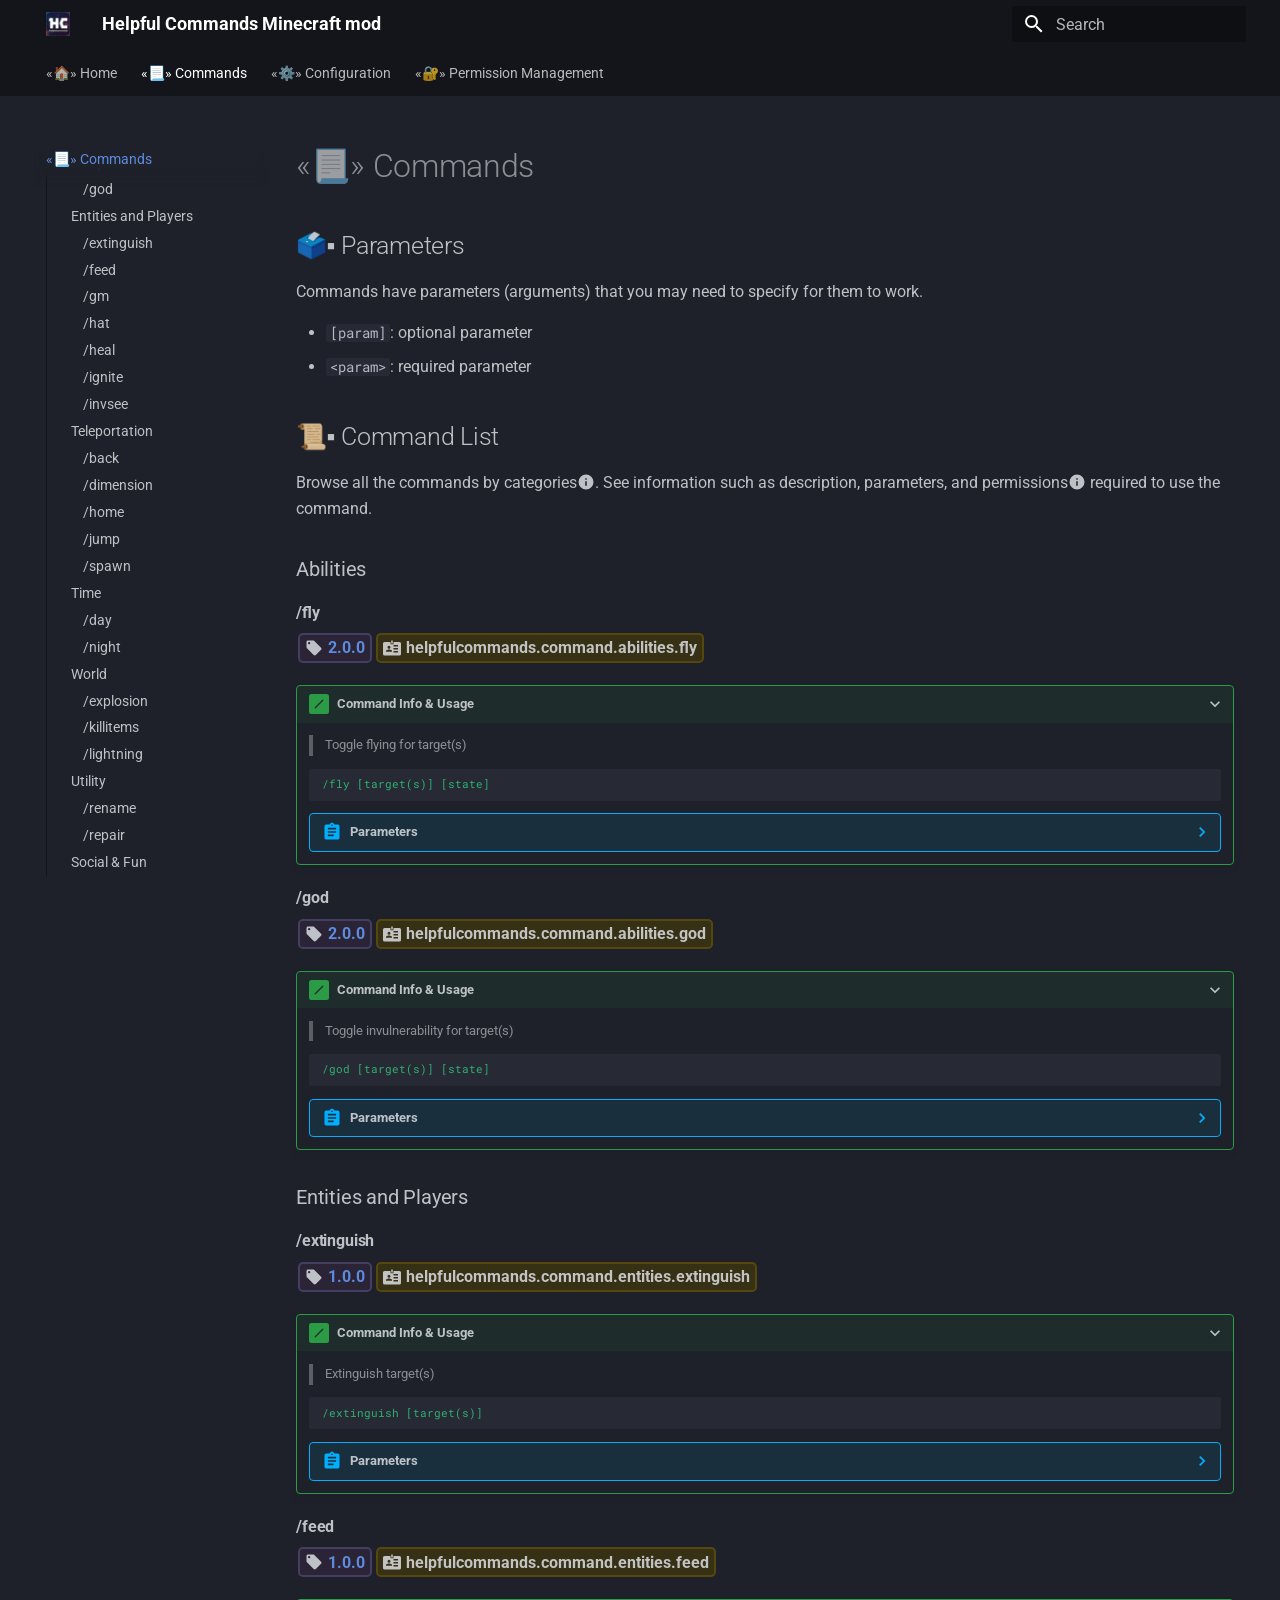
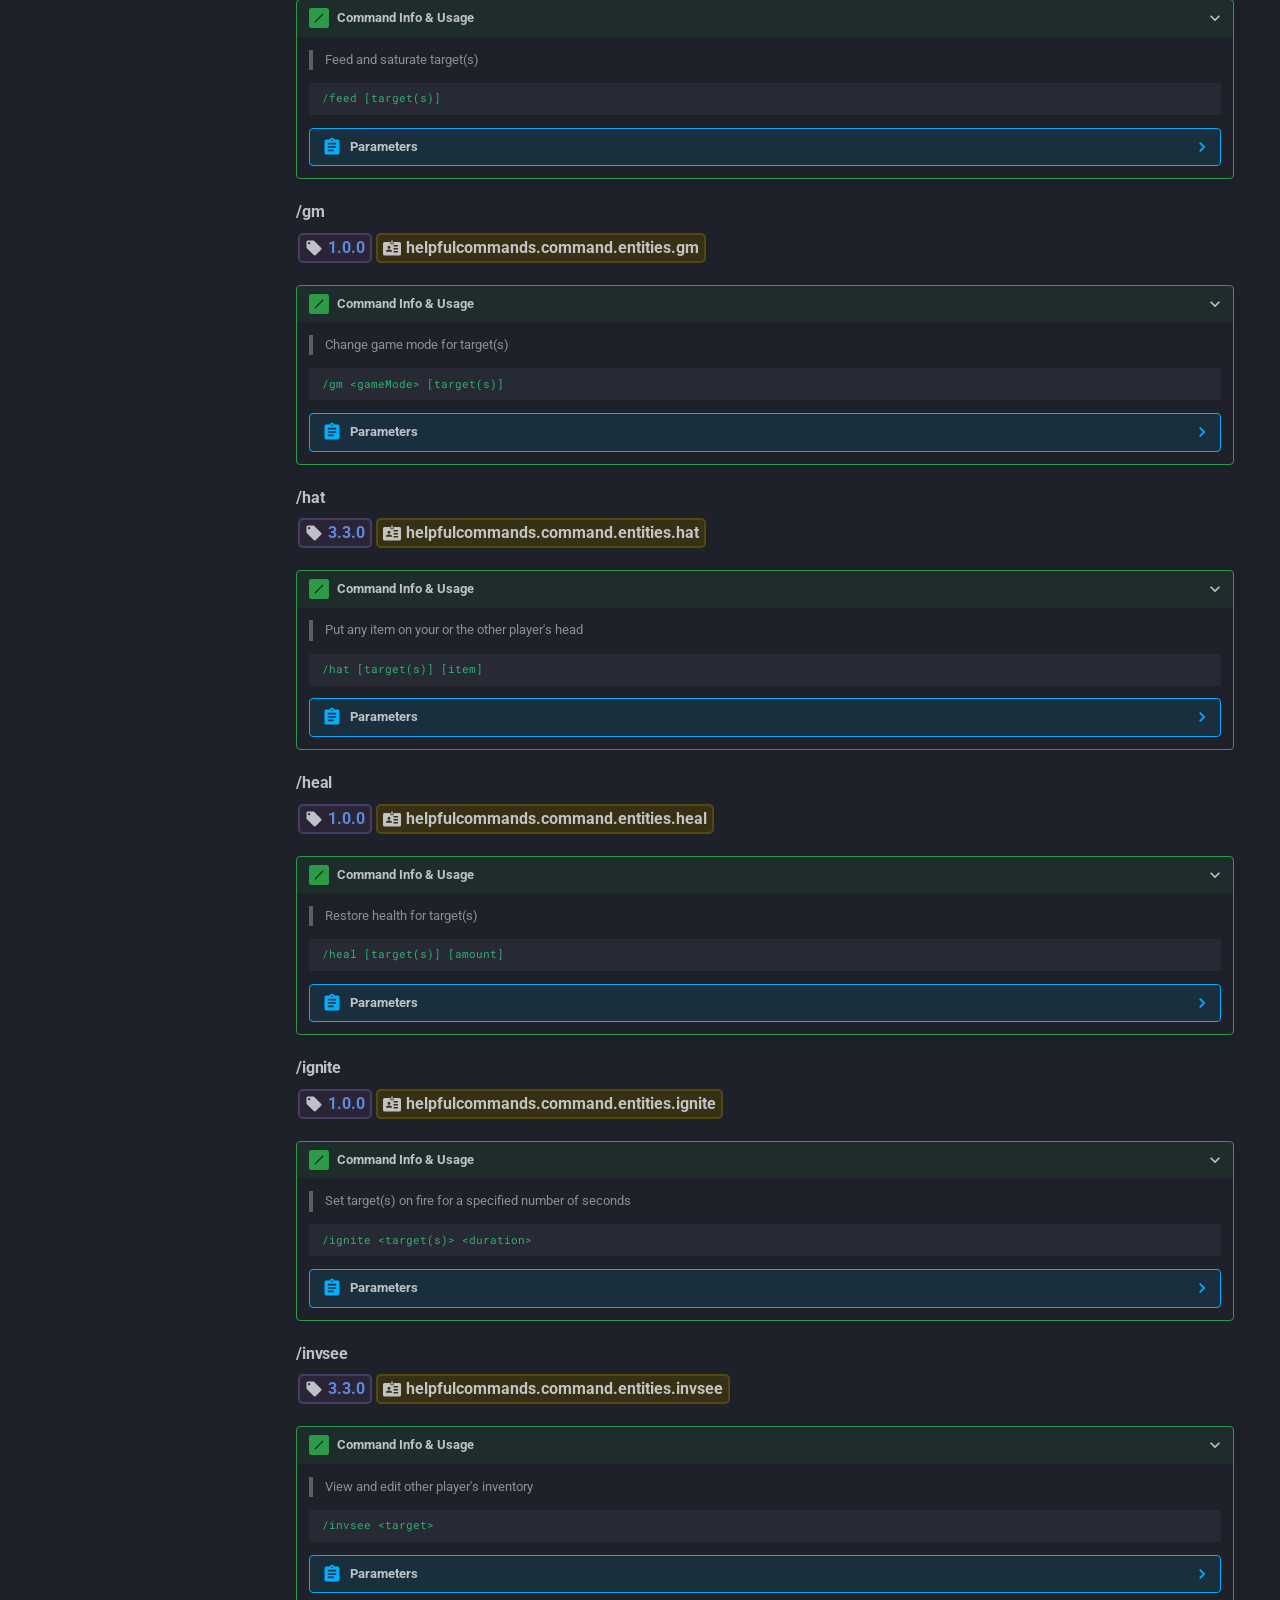
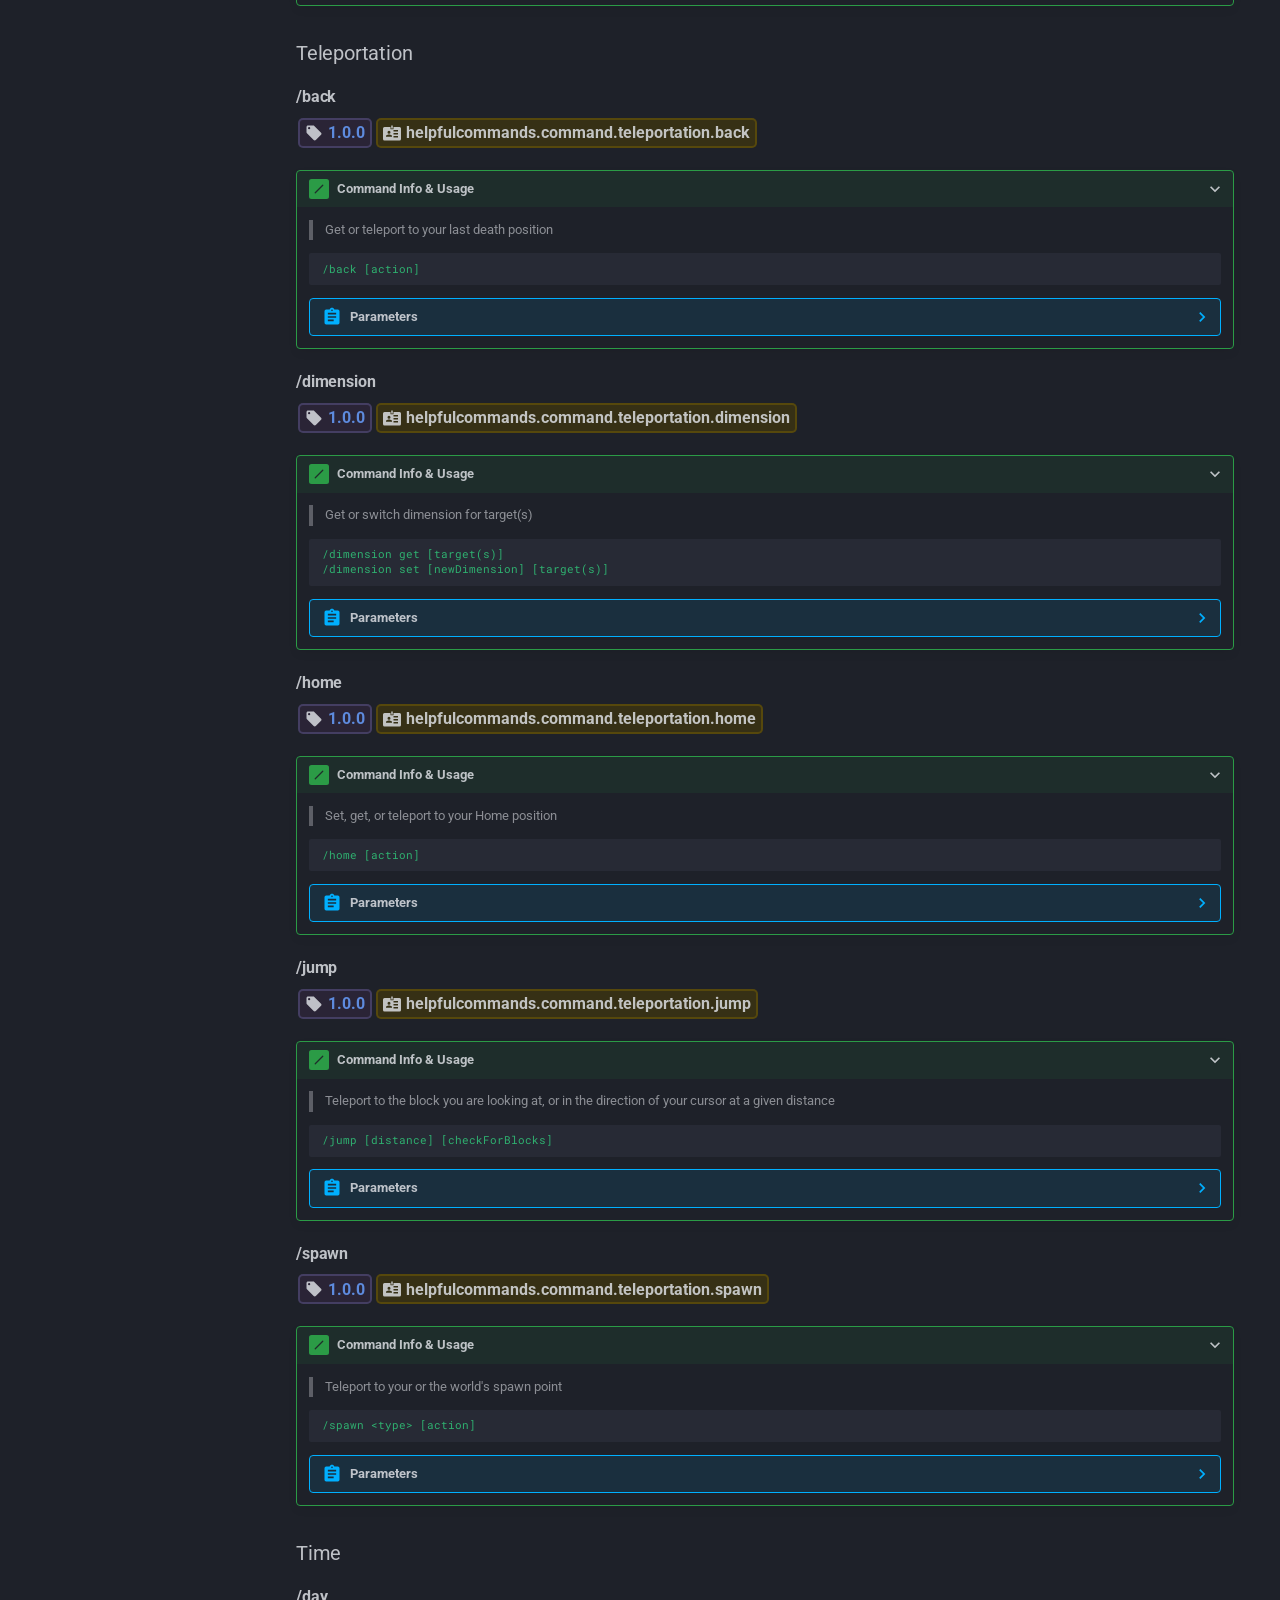
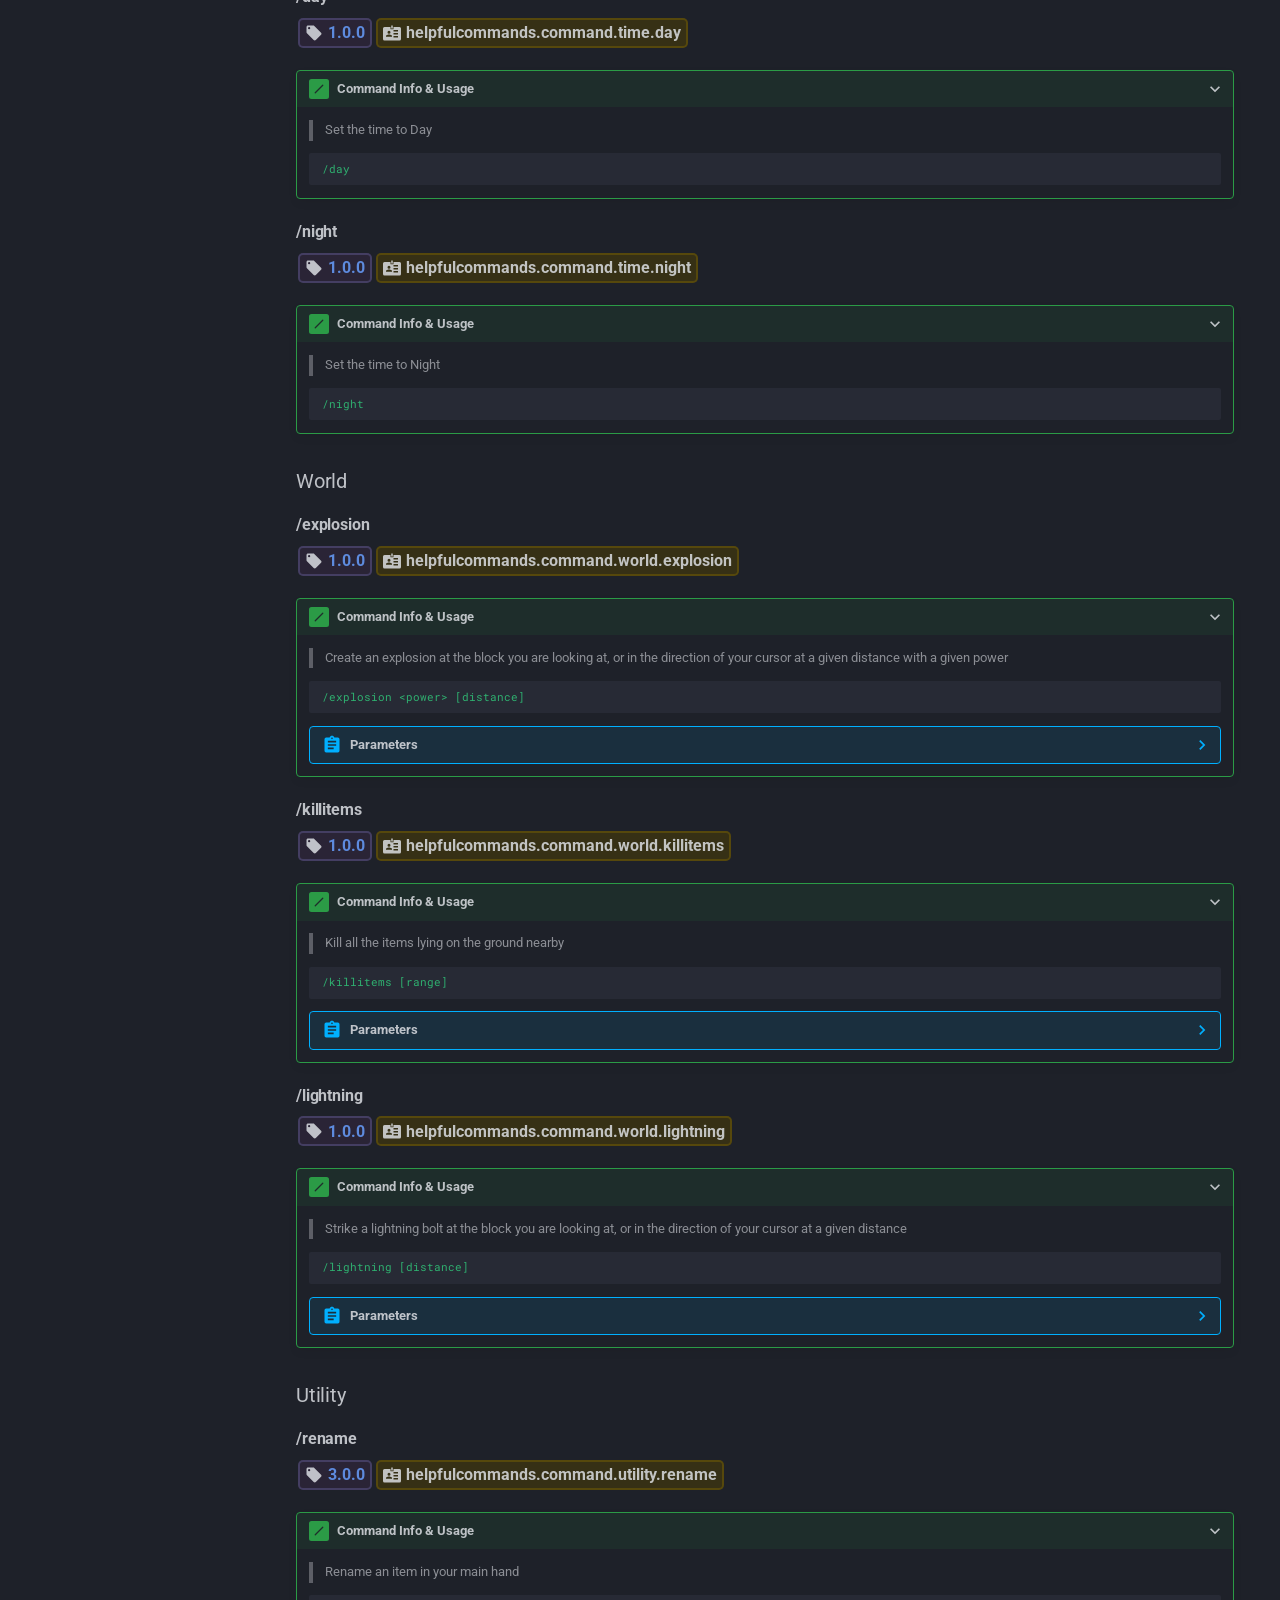
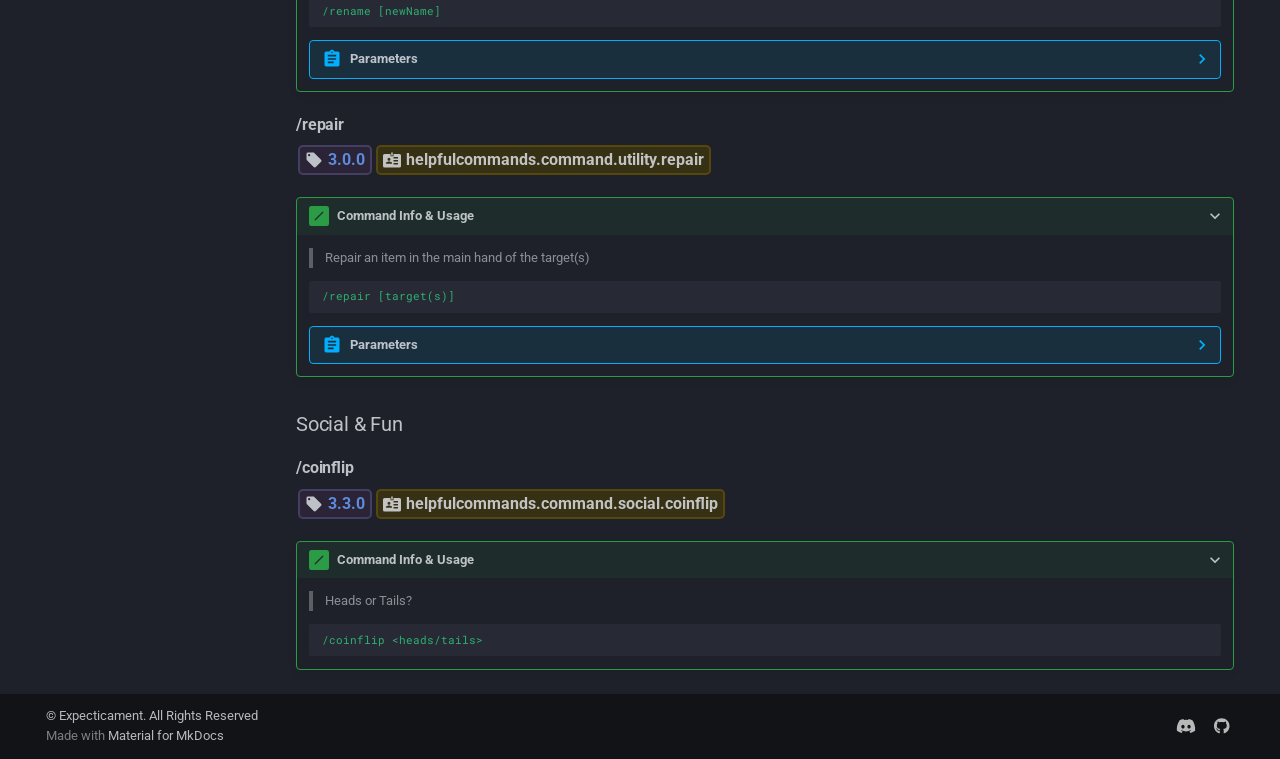
==== commands/index.html @ f8ad3ec6 "Deployed b61161b with MkDocs version: 1.6.1" ====
<!doctype html>
<html lang="en" class="no-js">
  <head>
    
      <meta charset="utf-8">
      <meta name="viewport" content="width=device-width,initial-scale=1">
      
      
      
        <link rel="canonical" href="https://expecticament.github.io/HelpfulCommands/commands/">
      
      
        <link rel="prev" href="..">
      
      
        <link rel="next" href="../configuration/">
      
      
      <link rel="icon" href="../assets/images/favicon.png">
      <meta name="generator" content="mkdocs-1.6.1, mkdocs-material-9.5.49">
    
    
      
        <title>«📃» Commands - Helpful Commands Minecraft mod</title>
      
    
    
      <link rel="stylesheet" href="../assets/stylesheets/main.6f8fc17f.min.css">
      
        
        <link rel="stylesheet" href="../assets/stylesheets/palette.06af60db.min.css">
      
      


    
    
      
    
    
      
        
        
        <link rel="preconnect" href="https://fonts.gstatic.com" crossorigin>
        <link rel="stylesheet" href="https://fonts.googleapis.com/css?family=Roboto:300,300i,400,400i,700,700i%7CRoboto+Mono:400,400i,700,700i&display=fallback">
        <style>:root{--md-text-font:"Roboto";--md-code-font:"Roboto Mono"}</style>
      
    
    
      <link rel="stylesheet" href="../stylesheets/extra.css">
    
    <script>__md_scope=new URL("..",location),__md_hash=e=>[...e].reduce(((e,_)=>(e<<5)-e+_.charCodeAt(0)),0),__md_get=(e,_=localStorage,t=__md_scope)=>JSON.parse(_.getItem(t.pathname+"."+e)),__md_set=(e,_,t=localStorage,a=__md_scope)=>{try{t.setItem(a.pathname+"."+e,JSON.stringify(_))}catch(e){}}</script>
    
      

    
    
    
  </head>
  
  
    
    
      
    
    
    
    
    <body dir="ltr" data-md-color-scheme="slate" data-md-color-primary="black" data-md-color-accent="indigo">
  
    
    <input class="md-toggle" data-md-toggle="drawer" type="checkbox" id="__drawer" autocomplete="off">
    <input class="md-toggle" data-md-toggle="search" type="checkbox" id="__search" autocomplete="off">
    <label class="md-overlay" for="__drawer"></label>
    <div data-md-component="skip">
      
        
        <a href="#parameters" class="md-skip">
          Skip to content
        </a>
      
    </div>
    <div data-md-component="announce">
      
    </div>
    
    
      

<header class="md-header" data-md-component="header">
  <nav class="md-header__inner md-grid" aria-label="Header">
    <a href=".." title="Helpful Commands Minecraft mod" class="md-header__button md-logo" aria-label="Helpful Commands Minecraft mod" data-md-component="logo">
      
  <img src="../assets/images/favicon.png" alt="logo">

    </a>
    <label class="md-header__button md-icon" for="__drawer">
      
      <svg xmlns="http://www.w3.org/2000/svg" viewBox="0 0 24 24"><path d="M3 6h18v2H3zm0 5h18v2H3zm0 5h18v2H3z"/></svg>
    </label>
    <div class="md-header__title" data-md-component="header-title">
      <div class="md-header__ellipsis">
        <div class="md-header__topic">
          <span class="md-ellipsis">
            Helpful Commands Minecraft mod
          </span>
        </div>
        <div class="md-header__topic" data-md-component="header-topic">
          <span class="md-ellipsis">
            
              «📃» Commands
            
          </span>
        </div>
      </div>
    </div>
    
      
        <form class="md-header__option" data-md-component="palette">
  
    
    
    
    <input class="md-option" data-md-color-media="" data-md-color-scheme="slate" data-md-color-primary="black" data-md-color-accent="indigo"  aria-hidden="true"  type="radio" name="__palette" id="__palette_0">
    
  
</form>
      
    
    
      <script>var palette=__md_get("__palette");if(palette&&palette.color){if("(prefers-color-scheme)"===palette.color.media){var media=matchMedia("(prefers-color-scheme: light)"),input=document.querySelector(media.matches?"[data-md-color-media='(prefers-color-scheme: light)']":"[data-md-color-media='(prefers-color-scheme: dark)']");palette.color.media=input.getAttribute("data-md-color-media"),palette.color.scheme=input.getAttribute("data-md-color-scheme"),palette.color.primary=input.getAttribute("data-md-color-primary"),palette.color.accent=input.getAttribute("data-md-color-accent")}for(var[key,value]of Object.entries(palette.color))document.body.setAttribute("data-md-color-"+key,value)}</script>
    
    
    
      <label class="md-header__button md-icon" for="__search">
        
        <svg xmlns="http://www.w3.org/2000/svg" viewBox="0 0 24 24"><path d="M9.5 3A6.5 6.5 0 0 1 16 9.5c0 1.61-.59 3.09-1.56 4.23l.27.27h.79l5 5-1.5 1.5-5-5v-.79l-.27-.27A6.52 6.52 0 0 1 9.5 16 6.5 6.5 0 0 1 3 9.5 6.5 6.5 0 0 1 9.5 3m0 2C7 5 5 7 5 9.5S7 14 9.5 14 14 12 14 9.5 12 5 9.5 5"/></svg>
      </label>
      <div class="md-search" data-md-component="search" role="dialog">
  <label class="md-search__overlay" for="__search"></label>
  <div class="md-search__inner" role="search">
    <form class="md-search__form" name="search">
      <input type="text" class="md-search__input" name="query" aria-label="Search" placeholder="Search" autocapitalize="off" autocorrect="off" autocomplete="off" spellcheck="false" data-md-component="search-query" required>
      <label class="md-search__icon md-icon" for="__search">
        
        <svg xmlns="http://www.w3.org/2000/svg" viewBox="0 0 24 24"><path d="M9.5 3A6.5 6.5 0 0 1 16 9.5c0 1.61-.59 3.09-1.56 4.23l.27.27h.79l5 5-1.5 1.5-5-5v-.79l-.27-.27A6.52 6.52 0 0 1 9.5 16 6.5 6.5 0 0 1 3 9.5 6.5 6.5 0 0 1 9.5 3m0 2C7 5 5 7 5 9.5S7 14 9.5 14 14 12 14 9.5 12 5 9.5 5"/></svg>
        
        <svg xmlns="http://www.w3.org/2000/svg" viewBox="0 0 24 24"><path d="M20 11v2H8l5.5 5.5-1.42 1.42L4.16 12l7.92-7.92L13.5 5.5 8 11z"/></svg>
      </label>
      <nav class="md-search__options" aria-label="Search">
        
        <button type="reset" class="md-search__icon md-icon" title="Clear" aria-label="Clear" tabindex="-1">
          
          <svg xmlns="http://www.w3.org/2000/svg" viewBox="0 0 24 24"><path d="M19 6.41 17.59 5 12 10.59 6.41 5 5 6.41 10.59 12 5 17.59 6.41 19 12 13.41 17.59 19 19 17.59 13.41 12z"/></svg>
        </button>
      </nav>
      
        <div class="md-search__suggest" data-md-component="search-suggest"></div>
      
    </form>
    <div class="md-search__output">
      <div class="md-search__scrollwrap" tabindex="0" data-md-scrollfix>
        <div class="md-search-result" data-md-component="search-result">
          <div class="md-search-result__meta">
            Initializing search
          </div>
          <ol class="md-search-result__list" role="presentation"></ol>
        </div>
      </div>
    </div>
  </div>
</div>
    
    
  </nav>
  
</header>
    
    <div class="md-container" data-md-component="container">
      
      
        
          
            
<nav class="md-tabs" aria-label="Tabs" data-md-component="tabs">
  <div class="md-grid">
    <ul class="md-tabs__list">
      
        
  
  
  
    <li class="md-tabs__item">
      <a href=".." class="md-tabs__link">
        
  
    
  
  «🏠» Home

      </a>
    </li>
  

      
        
  
  
    
  
  
    <li class="md-tabs__item md-tabs__item--active">
      <a href="./" class="md-tabs__link">
        
  
    
  
  «📃» Commands

      </a>
    </li>
  

      
        
  
  
  
    <li class="md-tabs__item">
      <a href="../configuration/" class="md-tabs__link">
        
  
    
  
  «⚙️» Configuration

      </a>
    </li>
  

      
        
  
  
  
    <li class="md-tabs__item">
      <a href="../permissionManagement/" class="md-tabs__link">
        
  
    
  
  «🔐» Permission Management

      </a>
    </li>
  

      
    </ul>
  </div>
</nav>
          
        
      
      <main class="md-main" data-md-component="main">
        <div class="md-main__inner md-grid">
          
            
              
              <div class="md-sidebar md-sidebar--primary" data-md-component="sidebar" data-md-type="navigation" >
                <div class="md-sidebar__scrollwrap">
                  <div class="md-sidebar__inner">
                    


  


  

<nav class="md-nav md-nav--primary md-nav--lifted md-nav--integrated" aria-label="Navigation" data-md-level="0">
  <label class="md-nav__title" for="__drawer">
    <a href=".." title="Helpful Commands Minecraft mod" class="md-nav__button md-logo" aria-label="Helpful Commands Minecraft mod" data-md-component="logo">
      
  <img src="../assets/images/favicon.png" alt="logo">

    </a>
    Helpful Commands Minecraft mod
  </label>
  
  <ul class="md-nav__list" data-md-scrollfix>
    
      
      
  
  
  
  
    <li class="md-nav__item">
      <a href=".." class="md-nav__link">
        
  
  <span class="md-ellipsis">
    «🏠» Home
  </span>
  

      </a>
    </li>
  

    
      
      
  
  
    
  
  
  
    <li class="md-nav__item md-nav__item--active">
      
      <input class="md-nav__toggle md-toggle" type="checkbox" id="__toc">
      
      
      
        <label class="md-nav__link md-nav__link--active" for="__toc">
          
  
  <span class="md-ellipsis">
    «📃» Commands
  </span>
  

          <span class="md-nav__icon md-icon"></span>
        </label>
      
      <a href="./" class="md-nav__link md-nav__link--active">
        
  
  <span class="md-ellipsis">
    «📃» Commands
  </span>
  

      </a>
      
        

<nav class="md-nav md-nav--secondary" aria-label="Table of contents">
  
  
  
  
    <label class="md-nav__title" for="__toc">
      <span class="md-nav__icon md-icon"></span>
      Table of contents
    </label>
    <ul class="md-nav__list" data-md-component="toc" data-md-scrollfix>
      
        <li class="md-nav__item">
  <a href="#parameters" class="md-nav__link">
    <span class="md-ellipsis">
      🗳️▪ Parameters
    </span>
  </a>
  
</li>
      
        <li class="md-nav__item">
  <a href="#command-list" class="md-nav__link">
    <span class="md-ellipsis">
      📜▪ Command List
    </span>
  </a>
  
    <nav class="md-nav" aria-label="📜▪ Command List">
      <ul class="md-nav__list">
        
          <li class="md-nav__item">
  <a href="#abilities" class="md-nav__link">
    <span class="md-ellipsis">
      Abilities
    </span>
  </a>
  
    <nav class="md-nav" aria-label="Abilities">
      <ul class="md-nav__list">
        
          <li class="md-nav__item">
  <a href="#fly" class="md-nav__link">
    <span class="md-ellipsis">
      /fly
    </span>
  </a>
  
</li>
        
          <li class="md-nav__item">
  <a href="#god" class="md-nav__link">
    <span class="md-ellipsis">
      /god
    </span>
  </a>
  
</li>
        
      </ul>
    </nav>
  
</li>
        
          <li class="md-nav__item">
  <a href="#entities-and-players" class="md-nav__link">
    <span class="md-ellipsis">
      Entities and Players
    </span>
  </a>
  
    <nav class="md-nav" aria-label="Entities and Players">
      <ul class="md-nav__list">
        
          <li class="md-nav__item">
  <a href="#extinguish" class="md-nav__link">
    <span class="md-ellipsis">
      /extinguish
    </span>
  </a>
  
</li>
        
          <li class="md-nav__item">
  <a href="#feed" class="md-nav__link">
    <span class="md-ellipsis">
      /feed
    </span>
  </a>
  
</li>
        
          <li class="md-nav__item">
  <a href="#gm" class="md-nav__link">
    <span class="md-ellipsis">
      /gm
    </span>
  </a>
  
</li>
        
          <li class="md-nav__item">
  <a href="#hat" class="md-nav__link">
    <span class="md-ellipsis">
      /hat
    </span>
  </a>
  
</li>
        
          <li class="md-nav__item">
  <a href="#heal" class="md-nav__link">
    <span class="md-ellipsis">
      /heal
    </span>
  </a>
  
</li>
        
          <li class="md-nav__item">
  <a href="#ignite" class="md-nav__link">
    <span class="md-ellipsis">
      /ignite
    </span>
  </a>
  
</li>
        
          <li class="md-nav__item">
  <a href="#invsee" class="md-nav__link">
    <span class="md-ellipsis">
      /invsee
    </span>
  </a>
  
</li>
        
      </ul>
    </nav>
  
</li>
        
          <li class="md-nav__item">
  <a href="#teleportation" class="md-nav__link">
    <span class="md-ellipsis">
      Teleportation
    </span>
  </a>
  
    <nav class="md-nav" aria-label="Teleportation">
      <ul class="md-nav__list">
        
          <li class="md-nav__item">
  <a href="#back" class="md-nav__link">
    <span class="md-ellipsis">
      /back
    </span>
  </a>
  
</li>
        
          <li class="md-nav__item">
  <a href="#dimension" class="md-nav__link">
    <span class="md-ellipsis">
      /dimension
    </span>
  </a>
  
</li>
        
          <li class="md-nav__item">
  <a href="#home" class="md-nav__link">
    <span class="md-ellipsis">
      /home
    </span>
  </a>
  
</li>
        
          <li class="md-nav__item">
  <a href="#jump" class="md-nav__link">
    <span class="md-ellipsis">
      /jump
    </span>
  </a>
  
</li>
        
          <li class="md-nav__item">
  <a href="#spawn" class="md-nav__link">
    <span class="md-ellipsis">
      /spawn
    </span>
  </a>
  
</li>
        
      </ul>
    </nav>
  
</li>
        
          <li class="md-nav__item">
  <a href="#time" class="md-nav__link">
    <span class="md-ellipsis">
      Time
    </span>
  </a>
  
    <nav class="md-nav" aria-label="Time">
      <ul class="md-nav__list">
        
          <li class="md-nav__item">
  <a href="#day" class="md-nav__link">
    <span class="md-ellipsis">
      /day
    </span>
  </a>
  
</li>
        
          <li class="md-nav__item">
  <a href="#night" class="md-nav__link">
    <span class="md-ellipsis">
      /night
    </span>
  </a>
  
</li>
        
      </ul>
    </nav>
  
</li>
        
          <li class="md-nav__item">
  <a href="#world" class="md-nav__link">
    <span class="md-ellipsis">
      World
    </span>
  </a>
  
    <nav class="md-nav" aria-label="World">
      <ul class="md-nav__list">
        
          <li class="md-nav__item">
  <a href="#explosion" class="md-nav__link">
    <span class="md-ellipsis">
      /explosion
    </span>
  </a>
  
</li>
        
          <li class="md-nav__item">
  <a href="#killitems" class="md-nav__link">
    <span class="md-ellipsis">
      /killitems
    </span>
  </a>
  
</li>
        
          <li class="md-nav__item">
  <a href="#lightning" class="md-nav__link">
    <span class="md-ellipsis">
      /lightning
    </span>
  </a>
  
</li>
        
      </ul>
    </nav>
  
</li>
        
          <li class="md-nav__item">
  <a href="#utility" class="md-nav__link">
    <span class="md-ellipsis">
      Utility
    </span>
  </a>
  
    <nav class="md-nav" aria-label="Utility">
      <ul class="md-nav__list">
        
          <li class="md-nav__item">
  <a href="#rename" class="md-nav__link">
    <span class="md-ellipsis">
      /rename
    </span>
  </a>
  
</li>
        
          <li class="md-nav__item">
  <a href="#repair" class="md-nav__link">
    <span class="md-ellipsis">
      /repair
    </span>
  </a>
  
</li>
        
      </ul>
    </nav>
  
</li>
        
          <li class="md-nav__item">
  <a href="#social-fun" class="md-nav__link">
    <span class="md-ellipsis">
      Social &amp; Fun
    </span>
  </a>
  
    <nav class="md-nav" aria-label="Social & Fun">
      <ul class="md-nav__list">
        
          <li class="md-nav__item">
  <a href="#coinflip" class="md-nav__link">
    <span class="md-ellipsis">
      /coinflip
    </span>
  </a>
  
</li>
        
      </ul>
    </nav>
  
</li>
        
      </ul>
    </nav>
  
</li>
      
    </ul>
  
</nav>
      
    </li>
  

    
      
      
  
  
  
  
    <li class="md-nav__item">
      <a href="../configuration/" class="md-nav__link">
        
  
  <span class="md-ellipsis">
    «⚙️» Configuration
  </span>
  

      </a>
    </li>
  

    
      
      
  
  
  
  
    <li class="md-nav__item">
      <a href="../permissionManagement/" class="md-nav__link">
        
  
  <span class="md-ellipsis">
    «🔐» Permission Management
  </span>
  

      </a>
    </li>
  

    
  </ul>
</nav>
                  </div>
                </div>
              </div>
            
            
          
          
            <div class="md-content" data-md-component="content">
              <article class="md-content__inner md-typeset">
                
                  


  <h1>«📃» Commands</h1>

<h2 id="parameters">🗳️▪ Parameters</h2>
<p>Commands have parameters (arguments) that you may need to specify for them to work.</p>
<ul>
<li><code>[param]</code>: optional parameter</li>
<li><code>&lt;param&gt;</code>: required parameter</li>
</ul>
<h2 id="command-list">📜▪ Command List</h2>
<p>Browse all the commands by categories<span class="twemoji" title="Categories were introduced in Helpful Commands v. 3.0.0"><svg xmlns="http://www.w3.org/2000/svg" viewBox="0 0 24 24"><path d="M13 9h-2V7h2m0 10h-2v-6h2m-1-9A10 10 0 0 0 2 12a10 10 0 0 0 10 10 10 10 0 0 0 10-10A10 10 0 0 0 12 2"/></svg></span>. See information such as description, parameters, and permissions<span class="twemoji" title="Fabric Permissions API support was introduced in Helpful Commands v. 3.0.0"><svg xmlns="http://www.w3.org/2000/svg" viewBox="0 0 24 24"><path d="M13 9h-2V7h2m0 10h-2v-6h2m-1-9A10 10 0 0 0 2 12a10 10 0 0 0 10 10 10 10 0 0 0 10-10A10 10 0 0 0 12 2"/></svg></span> required to use the command.</p>
<h3 id="abilities">Abilities</h3>
<h4 id="fly">/fly</h4>
<div class="hc-mic-holder">
    <div class="hc-mic-entry hc-mic-version">
        <div class="hc-mic-logo"><span class="twemoji" title="Mod version"><svg xmlns="http://www.w3.org/2000/svg" viewBox="0 0 24 24"><path d="M5.5 7A1.5 1.5 0 0 1 4 5.5 1.5 1.5 0 0 1 5.5 4 1.5 1.5 0 0 1 7 5.5 1.5 1.5 0 0 1 5.5 7m15.91 4.58-9-9C12.05 2.22 11.55 2 11 2H4c-1.11 0-2 .89-2 2v7c0 .55.22 1.05.59 1.41l8.99 9c.37.36.87.59 1.42.59.55 0 1.05-.23 1.41-.59l7-7c.37-.36.59-.86.59-1.41 0-.56-.23-1.06-.59-1.42Z"></path></svg></span></div><p class="hc-mic-text"><a href="https://github.com/Expecticament/HelpfulCommands/releases/tag/2.0.0">2.0.0</a></p>
    </div>
    <div class="hc-mic-entry hc-mic-permission">
        <div class="hc-mic-logo"><span class="twemoji" title="Permission ID"><svg xmlns="http://www.w3.org/2000/svg" viewBox="0 0 24 24"><path d="M22 4h-8v3h-4V4H2a2 2 0 0 0-2 2v14a2 2 0 0 0 2 2h20a2 2 0 0 0 2-2V6a2 2 0 0 0-2-2M8 9a2 2 0 0 1 2 2 2 2 0 0 1-2 2 2 2 0 0 1-2-2 2 2 0 0 1 2-2m4 8H4v-1c0-1.33 2.67-2 4-2s4 .67 4 2v1m8 1h-6v-2h6v2m0-4h-6v-2h6v2m0-4h-6V8h6v2m-7-4h-2V2h2v4Z"></path></svg></span></div><p class="hc-mic-text">helpfulcommands.command.abilities.fly</p>
    </div>
</div>
<details class="hc-command" open="open">
<summary>Command Info &amp; Usage</summary>
<blockquote>
<p>Toggle flying for target(s)</p>
</blockquote>
<div class="no-copy highlight"><pre><span></span><code><span class="l l-Scalar l-Scalar-Plain">/fly [target(s)] [state]</span>
</code></pre></div>
<details class="abstract">
<summary>Parameters</summary>
<p><code>target(s)</code>: player(s)</p>
<p><code>state</code>: boolean(true/false). If not specified, flying will be toggled for each target (can fly -&gt; can't fly; can't fly -&gt; can fly)</p>
</details>
</details>
<h4 id="god">/god</h4>
<div class="hc-mic-holder">
    <div class="hc-mic-entry hc-mic-version">
        <div class="hc-mic-logo"><span class="twemoji" title="Mod version"><svg xmlns="http://www.w3.org/2000/svg" viewBox="0 0 24 24"><path d="M5.5 7A1.5 1.5 0 0 1 4 5.5 1.5 1.5 0 0 1 5.5 4 1.5 1.5 0 0 1 7 5.5 1.5 1.5 0 0 1 5.5 7m15.91 4.58-9-9C12.05 2.22 11.55 2 11 2H4c-1.11 0-2 .89-2 2v7c0 .55.22 1.05.59 1.41l8.99 9c.37.36.87.59 1.42.59.55 0 1.05-.23 1.41-.59l7-7c.37-.36.59-.86.59-1.41 0-.56-.23-1.06-.59-1.42Z"></path></svg></span></div><p class="hc-mic-text"><a href="https://github.com/Expecticament/HelpfulCommands/releases/tag/2.0.0">2.0.0</a></p>
    </div>
    <div class="hc-mic-entry hc-mic-permission">
        <div class="hc-mic-logo"><span class="twemoji" title="Permission ID"><svg xmlns="http://www.w3.org/2000/svg" viewBox="0 0 24 24"><path d="M22 4h-8v3h-4V4H2a2 2 0 0 0-2 2v14a2 2 0 0 0 2 2h20a2 2 0 0 0 2-2V6a2 2 0 0 0-2-2M8 9a2 2 0 0 1 2 2 2 2 0 0 1-2 2 2 2 0 0 1-2-2 2 2 0 0 1 2-2m4 8H4v-1c0-1.33 2.67-2 4-2s4 .67 4 2v1m8 1h-6v-2h6v2m0-4h-6v-2h6v2m0-4h-6V8h6v2m-7-4h-2V2h2v4Z"></path></svg></span></div><p class="hc-mic-text">helpfulcommands.command.abilities.god</p>
    </div>
</div>
<details class="hc-command" open="open">
<summary>Command Info &amp; Usage</summary>
<blockquote>
<p>Toggle invulnerability for target(s)</p>
</blockquote>
<div class="no-copy highlight"><pre><span></span><code><span class="l l-Scalar l-Scalar-Plain">/god [target(s)] [state]</span>
</code></pre></div>
<details class="abstract">
<summary>Parameters</summary>
<p><code>target(s)</code>: player(s)</p>
<p><code>state</code>: boolean(true/false). If not specified, invulnerability will be toggled for each target (invulnerable -&gt; vulnerable; vulnerable -&gt; invulnerable)</p>
</details>
</details>
<h3 id="entities-and-players">Entities and Players</h3>
<h4 id="extinguish">/extinguish</h4>
<div class="hc-mic-holder">
    <div class="hc-mic-entry hc-mic-version">
        <div class="hc-mic-logo"><span class="twemoji" title="Mod version"><svg xmlns="http://www.w3.org/2000/svg" viewBox="0 0 24 24"><path d="M5.5 7A1.5 1.5 0 0 1 4 5.5 1.5 1.5 0 0 1 5.5 4 1.5 1.5 0 0 1 7 5.5 1.5 1.5 0 0 1 5.5 7m15.91 4.58-9-9C12.05 2.22 11.55 2 11 2H4c-1.11 0-2 .89-2 2v7c0 .55.22 1.05.59 1.41l8.99 9c.37.36.87.59 1.42.59.55 0 1.05-.23 1.41-.59l7-7c.37-.36.59-.86.59-1.41 0-.56-.23-1.06-.59-1.42Z"></path></svg></span></div><p class="hc-mic-text"><a href="https://github.com/Expecticament/HelpfulCommands/releases/tag/1.0.1">1.0.0</a></p>
    </div>
    <div class="hc-mic-entry hc-mic-permission">
        <div class="hc-mic-logo"><span class="twemoji" title="Permission ID"><svg xmlns="http://www.w3.org/2000/svg" viewBox="0 0 24 24"><path d="M22 4h-8v3h-4V4H2a2 2 0 0 0-2 2v14a2 2 0 0 0 2 2h20a2 2 0 0 0 2-2V6a2 2 0 0 0-2-2M8 9a2 2 0 0 1 2 2 2 2 0 0 1-2 2 2 2 0 0 1-2-2 2 2 0 0 1 2-2m4 8H4v-1c0-1.33 2.67-2 4-2s4 .67 4 2v1m8 1h-6v-2h6v2m0-4h-6v-2h6v2m0-4h-6V8h6v2m-7-4h-2V2h2v4Z"></path></svg></span></div><p class="hc-mic-text">helpfulcommands.command.entities.extinguish</p>
    </div>
</div>
<details class="hc-command" open="open">
<summary>Command Info &amp; Usage</summary>
<blockquote>
<p>Extinguish target(s)</p>
</blockquote>
<div class="no-copy highlight"><pre><span></span><code><span class="l l-Scalar l-Scalar-Plain">/extinguish [target(s)]</span>
</code></pre></div>
<details class="abstract">
<summary>Parameters</summary>
<p><code>target(s)</code>: entity(-ies)</p>
</details>
</details>
<h4 id="feed">/feed</h4>
<div class="hc-mic-holder">
    <div class="hc-mic-entry hc-mic-version">
        <div class="hc-mic-logo"><span class="twemoji" title="Mod version"><svg xmlns="http://www.w3.org/2000/svg" viewBox="0 0 24 24"><path d="M5.5 7A1.5 1.5 0 0 1 4 5.5 1.5 1.5 0 0 1 5.5 4 1.5 1.5 0 0 1 7 5.5 1.5 1.5 0 0 1 5.5 7m15.91 4.58-9-9C12.05 2.22 11.55 2 11 2H4c-1.11 0-2 .89-2 2v7c0 .55.22 1.05.59 1.41l8.99 9c.37.36.87.59 1.42.59.55 0 1.05-.23 1.41-.59l7-7c.37-.36.59-.86.59-1.41 0-.56-.23-1.06-.59-1.42Z"></path></svg></span></div><p class="hc-mic-text"><a href="https://github.com/Expecticament/HelpfulCommands/releases/tag/1.0.1">1.0.0</a></p>
    </div>
    <div class="hc-mic-entry hc-mic-permission">
        <div class="hc-mic-logo"><span class="twemoji" title="Permission ID"><svg xmlns="http://www.w3.org/2000/svg" viewBox="0 0 24 24"><path d="M22 4h-8v3h-4V4H2a2 2 0 0 0-2 2v14a2 2 0 0 0 2 2h20a2 2 0 0 0 2-2V6a2 2 0 0 0-2-2M8 9a2 2 0 0 1 2 2 2 2 0 0 1-2 2 2 2 0 0 1-2-2 2 2 0 0 1 2-2m4 8H4v-1c0-1.33 2.67-2 4-2s4 .67 4 2v1m8 1h-6v-2h6v2m0-4h-6v-2h6v2m0-4h-6V8h6v2m-7-4h-2V2h2v4Z"></path></svg></span></div><p class="hc-mic-text">helpfulcommands.command.entities.feed</p>
    </div>
</div>
<details class="hc-command" open="open">
<summary>Command Info &amp; Usage</summary>
<blockquote>
<p>Feed and saturate target(s)</p>
</blockquote>
<div class="no-copy highlight"><pre><span></span><code><span class="l l-Scalar l-Scalar-Plain">/feed [target(s)]</span>
</code></pre></div>
<details class="abstract">
<summary>Parameters</summary>
<p><code>target(s)</code>: player(s)</p>
</details>
</details>
<h4 id="gm">/gm</h4>
<div class="hc-mic-holder">
    <div class="hc-mic-entry hc-mic-version">
        <div class="hc-mic-logo"><span class="twemoji" title="Mod version"><svg xmlns="http://www.w3.org/2000/svg" viewBox="0 0 24 24"><path d="M5.5 7A1.5 1.5 0 0 1 4 5.5 1.5 1.5 0 0 1 5.5 4 1.5 1.5 0 0 1 7 5.5 1.5 1.5 0 0 1 5.5 7m15.91 4.58-9-9C12.05 2.22 11.55 2 11 2H4c-1.11 0-2 .89-2 2v7c0 .55.22 1.05.59 1.41l8.99 9c.37.36.87.59 1.42.59.55 0 1.05-.23 1.41-.59l7-7c.37-.36.59-.86.59-1.41 0-.56-.23-1.06-.59-1.42Z"></path></svg></span></div><p class="hc-mic-text"><a href="https://github.com/Expecticament/HelpfulCommands/releases/tag/1.0.1">1.0.0</a></p>
    </div>
    <div class="hc-mic-entry hc-mic-permission">
        <div class="hc-mic-logo"><span class="twemoji" title="Permission ID"><svg xmlns="http://www.w3.org/2000/svg" viewBox="0 0 24 24"><path d="M22 4h-8v3h-4V4H2a2 2 0 0 0-2 2v14a2 2 0 0 0 2 2h20a2 2 0 0 0 2-2V6a2 2 0 0 0-2-2M8 9a2 2 0 0 1 2 2 2 2 0 0 1-2 2 2 2 0 0 1-2-2 2 2 0 0 1 2-2m4 8H4v-1c0-1.33 2.67-2 4-2s4 .67 4 2v1m8 1h-6v-2h6v2m0-4h-6v-2h6v2m0-4h-6V8h6v2m-7-4h-2V2h2v4Z"></path></svg></span></div><p class="hc-mic-text">helpfulcommands.command.entities.gm</p>
    </div>
</div>
<details class="hc-command" open="open">
<summary>Command Info &amp; Usage</summary>
<blockquote>
<p>Change game mode for target(s)</p>
</blockquote>
<div class="no-copy highlight"><pre><span></span><code><span class="l l-Scalar l-Scalar-Plain">/gm &lt;gameMode&gt; [target(s)]</span>
</code></pre></div>
<details class="abstract">
<summary>Parameters</summary>
<p><code>gameMode</code>:</p>
<ul>
<li><code>a</code>: adventure</li>
<li><code>c</code>: creative</li>
<li><code>s</code>: survival</li>
<li><code>sp</code>: spectator</li>
</ul>
<p><code>target(s)</code>: player(s)</p>
</details>
</details>
<h4 id="hat">/hat</h4>
<div class="hc-mic-holder">
    <div class="hc-mic-entry hc-mic-version">
        <div class="hc-mic-logo"><span class="twemoji" title="Mod version"><svg xmlns="http://www.w3.org/2000/svg" viewBox="0 0 24 24"><path d="M5.5 7A1.5 1.5 0 0 1 4 5.5 1.5 1.5 0 0 1 5.5 4 1.5 1.5 0 0 1 7 5.5 1.5 1.5 0 0 1 5.5 7m15.91 4.58-9-9C12.05 2.22 11.55 2 11 2H4c-1.11 0-2 .89-2 2v7c0 .55.22 1.05.59 1.41l8.99 9c.37.36.87.59 1.42.59.55 0 1.05-.23 1.41-.59l7-7c.37-.36.59-.86.59-1.41 0-.56-.23-1.06-.59-1.42Z"></path></svg></span></div><p class="hc-mic-text"><a href="https://github.com/Expecticament/HelpfulCommands/releases/tag/3.3.0">3.3.0</a></p>
    </div>
    <div class="hc-mic-entry hc-mic-permission">
        <div class="hc-mic-logo"><span class="twemoji" title="Permission ID"><svg xmlns="http://www.w3.org/2000/svg" viewBox="0 0 24 24"><path d="M22 4h-8v3h-4V4H2a2 2 0 0 0-2 2v14a2 2 0 0 0 2 2h20a2 2 0 0 0 2-2V6a2 2 0 0 0-2-2M8 9a2 2 0 0 1 2 2 2 2 0 0 1-2 2 2 2 0 0 1-2-2 2 2 0 0 1 2-2m4 8H4v-1c0-1.33 2.67-2 4-2s4 .67 4 2v1m8 1h-6v-2h6v2m0-4h-6v-2h6v2m0-4h-6V8h6v2m-7-4h-2V2h2v4Z"></path></svg></span></div><p class="hc-mic-text">helpfulcommands.command.entities.hat</p>
    </div>
</div>
<details class="hc-command" open="open">
<summary>Command Info &amp; Usage</summary>
<blockquote>
<p>Put any item on your or the other player's head</p>
</blockquote>
<div class="no-copy highlight"><pre><span></span><code><span class="l l-Scalar l-Scalar-Plain">/hat [target(s)] [item]</span>
</code></pre></div>
<details class="abstract">
<summary>Parameters</summary>
<p><code>target(s)</code>: player(s)</p>
<p><code>item</code>: if empty, an item in your main hand will be used; if <code>minecraft:air</code>, current hat will be removed</p>
</details>
</details>
<h4 id="heal">/heal</h4>
<div class="hc-mic-holder">
    <div class="hc-mic-entry hc-mic-version">
        <div class="hc-mic-logo"><span class="twemoji" title="Mod version"><svg xmlns="http://www.w3.org/2000/svg" viewBox="0 0 24 24"><path d="M5.5 7A1.5 1.5 0 0 1 4 5.5 1.5 1.5 0 0 1 5.5 4 1.5 1.5 0 0 1 7 5.5 1.5 1.5 0 0 1 5.5 7m15.91 4.58-9-9C12.05 2.22 11.55 2 11 2H4c-1.11 0-2 .89-2 2v7c0 .55.22 1.05.59 1.41l8.99 9c.37.36.87.59 1.42.59.55 0 1.05-.23 1.41-.59l7-7c.37-.36.59-.86.59-1.41 0-.56-.23-1.06-.59-1.42Z"></path></svg></span></div><p class="hc-mic-text"><a href="https://github.com/Expecticament/HelpfulCommands/releases/tag/1.0.1">1.0.0</a></p>
    </div>
    <div class="hc-mic-entry hc-mic-permission">
        <div class="hc-mic-logo"><span class="twemoji" title="Permission ID"><svg xmlns="http://www.w3.org/2000/svg" viewBox="0 0 24 24"><path d="M22 4h-8v3h-4V4H2a2 2 0 0 0-2 2v14a2 2 0 0 0 2 2h20a2 2 0 0 0 2-2V6a2 2 0 0 0-2-2M8 9a2 2 0 0 1 2 2 2 2 0 0 1-2 2 2 2 0 0 1-2-2 2 2 0 0 1 2-2m4 8H4v-1c0-1.33 2.67-2 4-2s4 .67 4 2v1m8 1h-6v-2h6v2m0-4h-6v-2h6v2m0-4h-6V8h6v2m-7-4h-2V2h2v4Z"></path></svg></span></div><p class="hc-mic-text">helpfulcommands.command.entities.heal</p>
    </div>
</div>
<details class="hc-command" open="open">
<summary>Command Info &amp; Usage</summary>
<blockquote>
<p>Restore health for target(s)</p>
</blockquote>
<div class="no-copy highlight"><pre><span></span><code><span class="l l-Scalar l-Scalar-Plain">/heal [target(s)] [amount]</span>
</code></pre></div>
<details class="abstract">
<summary>Parameters</summary>
<p><code>target(s)</code>: player(s)</p>
<p><code>amount</code>: how many half-hearts will be healed (so the final number of healed hearts is <code>amount</code> divided by 2). If 0, the target will be healed completely</p>
</details>
</details>
<h4 id="ignite">/ignite</h4>
<div class="hc-mic-holder">
    <div class="hc-mic-entry hc-mic-version">
        <div class="hc-mic-logo"><span class="twemoji" title="Mod version"><svg xmlns="http://www.w3.org/2000/svg" viewBox="0 0 24 24"><path d="M5.5 7A1.5 1.5 0 0 1 4 5.5 1.5 1.5 0 0 1 5.5 4 1.5 1.5 0 0 1 7 5.5 1.5 1.5 0 0 1 5.5 7m15.91 4.58-9-9C12.05 2.22 11.55 2 11 2H4c-1.11 0-2 .89-2 2v7c0 .55.22 1.05.59 1.41l8.99 9c.37.36.87.59 1.42.59.55 0 1.05-.23 1.41-.59l7-7c.37-.36.59-.86.59-1.41 0-.56-.23-1.06-.59-1.42Z"></path></svg></span></div><p class="hc-mic-text"><a href="https://github.com/Expecticament/HelpfulCommands/releases/tag/1.0.1">1.0.0</a></p>
    </div>
    <div class="hc-mic-entry hc-mic-permission">
        <div class="hc-mic-logo"><span class="twemoji" title="Permission ID"><svg xmlns="http://www.w3.org/2000/svg" viewBox="0 0 24 24"><path d="M22 4h-8v3h-4V4H2a2 2 0 0 0-2 2v14a2 2 0 0 0 2 2h20a2 2 0 0 0 2-2V6a2 2 0 0 0-2-2M8 9a2 2 0 0 1 2 2 2 2 0 0 1-2 2 2 2 0 0 1-2-2 2 2 0 0 1 2-2m4 8H4v-1c0-1.33 2.67-2 4-2s4 .67 4 2v1m8 1h-6v-2h6v2m0-4h-6v-2h6v2m0-4h-6V8h6v2m-7-4h-2V2h2v4Z"></path></svg></span></div><p class="hc-mic-text">helpfulcommands.command.entities.ignite</p>
    </div>
</div>
<details class="hc-command" open="open">
<summary>Command Info &amp; Usage</summary>
<blockquote>
<p>Set target(s) on fire for a specified number of seconds</p>
</blockquote>
<div class="no-copy highlight"><pre><span></span><code><span class="l l-Scalar l-Scalar-Plain">/ignite &lt;target(s)&gt; &lt;duration&gt;</span>
</code></pre></div>
<details class="abstract">
<summary>Parameters</summary>
<p><code>target(s)</code>: entity(-ies)</p>
<p><code>duration</code>: time to burn (in seconds)</p>
</details>
</details>
<h4 id="invsee">/invsee</h4>
<div class="hc-mic-holder">
    <div class="hc-mic-entry hc-mic-version">
        <div class="hc-mic-logo"><span class="twemoji" title="Mod version"><svg xmlns="http://www.w3.org/2000/svg" viewBox="0 0 24 24"><path d="M5.5 7A1.5 1.5 0 0 1 4 5.5 1.5 1.5 0 0 1 5.5 4 1.5 1.5 0 0 1 7 5.5 1.5 1.5 0 0 1 5.5 7m15.91 4.58-9-9C12.05 2.22 11.55 2 11 2H4c-1.11 0-2 .89-2 2v7c0 .55.22 1.05.59 1.41l8.99 9c.37.36.87.59 1.42.59.55 0 1.05-.23 1.41-.59l7-7c.37-.36.59-.86.59-1.41 0-.56-.23-1.06-.59-1.42Z"></path></svg></span></div><p class="hc-mic-text"><a href="https://github.com/Expecticament/HelpfulCommands/releases/tag/3.3.0">3.3.0</a></p>
    </div>
    <div class="hc-mic-entry hc-mic-permission">
        <div class="hc-mic-logo"><span class="twemoji" title="Permission ID"><svg xmlns="http://www.w3.org/2000/svg" viewBox="0 0 24 24"><path d="M22 4h-8v3h-4V4H2a2 2 0 0 0-2 2v14a2 2 0 0 0 2 2h20a2 2 0 0 0 2-2V6a2 2 0 0 0-2-2M8 9a2 2 0 0 1 2 2 2 2 0 0 1-2 2 2 2 0 0 1-2-2 2 2 0 0 1 2-2m4 8H4v-1c0-1.33 2.67-2 4-2s4 .67 4 2v1m8 1h-6v-2h6v2m0-4h-6v-2h6v2m0-4h-6V8h6v2m-7-4h-2V2h2v4Z"></path></svg></span></div><p class="hc-mic-text">helpfulcommands.command.entities.invsee</p>
    </div>
</div>
<details class="hc-command" open="open">
<summary>Command Info &amp; Usage</summary>
<blockquote>
<p>View and edit other player's inventory</p>
</blockquote>
<div class="no-copy highlight"><pre><span></span><code><span class="l l-Scalar l-Scalar-Plain">/invsee &lt;target&gt;</span>
</code></pre></div>
<details class="abstract">
<summary>Parameters</summary>
<p><code>target</code>: <u>other</u> player</p>
</details>
</details>
<h3 id="teleportation">Teleportation</h3>
<h4 id="back">/back</h4>
<div class="hc-mic-holder">
    <div class="hc-mic-entry hc-mic-version">
        <div class="hc-mic-logo"><span class="twemoji" title="Mod version"><svg xmlns="http://www.w3.org/2000/svg" viewBox="0 0 24 24"><path d="M5.5 7A1.5 1.5 0 0 1 4 5.5 1.5 1.5 0 0 1 5.5 4 1.5 1.5 0 0 1 7 5.5 1.5 1.5 0 0 1 5.5 7m15.91 4.58-9-9C12.05 2.22 11.55 2 11 2H4c-1.11 0-2 .89-2 2v7c0 .55.22 1.05.59 1.41l8.99 9c.37.36.87.59 1.42.59.55 0 1.05-.23 1.41-.59l7-7c.37-.36.59-.86.59-1.41 0-.56-.23-1.06-.59-1.42Z"></path></svg></span></div><p class="hc-mic-text"><a href="https://github.com/Expecticament/HelpfulCommands/releases/tag/1.0.1">1.0.0</a></p>
    </div>
    <div class="hc-mic-entry hc-mic-permission">
        <div class="hc-mic-logo"><span class="twemoji" title="Permission ID"><svg xmlns="http://www.w3.org/2000/svg" viewBox="0 0 24 24"><path d="M22 4h-8v3h-4V4H2a2 2 0 0 0-2 2v14a2 2 0 0 0 2 2h20a2 2 0 0 0 2-2V6a2 2 0 0 0-2-2M8 9a2 2 0 0 1 2 2 2 2 0 0 1-2 2 2 2 0 0 1-2-2 2 2 0 0 1 2-2m4 8H4v-1c0-1.33 2.67-2 4-2s4 .67 4 2v1m8 1h-6v-2h6v2m0-4h-6v-2h6v2m0-4h-6V8h6v2m-7-4h-2V2h2v4Z"></path></svg></span></div><p class="hc-mic-text">helpfulcommands.command.teleportation.back</p>
    </div>
</div>
<details class="hc-command" open="open">
<summary>Command Info &amp; Usage</summary>
<blockquote>
<p>Get or teleport to your last death position</p>
</blockquote>
<div class="no-copy highlight"><pre><span></span><code><span class="l l-Scalar l-Scalar-Plain">/back [action]</span>
</code></pre></div>
<details class="abstract">
<summary>Parameters</summary>
<p><code>action</code>:</p>
<ul>
<li><code>get</code>: print the coordinates to chat</li>
<li><code>tp</code>: teleport to the position</li>
</ul>
</details>
</details>
<h4 id="dimension">/dimension</h4>
<div class="hc-mic-holder">
    <div class="hc-mic-entry hc-mic-version">
        <div class="hc-mic-logo"><span class="twemoji" title="Mod version"><svg xmlns="http://www.w3.org/2000/svg" viewBox="0 0 24 24"><path d="M5.5 7A1.5 1.5 0 0 1 4 5.5 1.5 1.5 0 0 1 5.5 4 1.5 1.5 0 0 1 7 5.5 1.5 1.5 0 0 1 5.5 7m15.91 4.58-9-9C12.05 2.22 11.55 2 11 2H4c-1.11 0-2 .89-2 2v7c0 .55.22 1.05.59 1.41l8.99 9c.37.36.87.59 1.42.59.55 0 1.05-.23 1.41-.59l7-7c.37-.36.59-.86.59-1.41 0-.56-.23-1.06-.59-1.42Z"></path></svg></span></div><p class="hc-mic-text"><a href="https://github.com/Expecticament/HelpfulCommands/releases/tag/1.0.1">1.0.0</a></p>
    </div>
    <div class="hc-mic-entry hc-mic-permission">
        <div class="hc-mic-logo"><span class="twemoji" title="Permission ID"><svg xmlns="http://www.w3.org/2000/svg" viewBox="0 0 24 24"><path d="M22 4h-8v3h-4V4H2a2 2 0 0 0-2 2v14a2 2 0 0 0 2 2h20a2 2 0 0 0 2-2V6a2 2 0 0 0-2-2M8 9a2 2 0 0 1 2 2 2 2 0 0 1-2 2 2 2 0 0 1-2-2 2 2 0 0 1 2-2m4 8H4v-1c0-1.33 2.67-2 4-2s4 .67 4 2v1m8 1h-6v-2h6v2m0-4h-6v-2h6v2m0-4h-6V8h6v2m-7-4h-2V2h2v4Z"></path></svg></span></div><p class="hc-mic-text">helpfulcommands.command.teleportation.dimension</p>
    </div>
</div>
<details class="hc-command" open="open">
<summary>Command Info &amp; Usage</summary>
<blockquote>
<p>Get or switch dimension for target(s)</p>
</blockquote>
<div class="no-copy highlight"><pre><span></span><code><span class="l l-Scalar l-Scalar-Plain">/dimension get [target(s)]</span>
<span class="l l-Scalar l-Scalar-Plain">/dimension set [newDimension] [target(s)]</span>
</code></pre></div>
<details class="abstract">
<summary>Parameters</summary>
<p><code>newDimension</code>: dimension to teleport to</p>
<p><code>target(s)</code>: entity(-ies)</p>
</details>
</details>
<h4 id="home">/home</h4>
<div class="hc-mic-holder">
    <div class="hc-mic-entry hc-mic-version">
        <div class="hc-mic-logo"><span class="twemoji" title="Mod version"><svg xmlns="http://www.w3.org/2000/svg" viewBox="0 0 24 24"><path d="M5.5 7A1.5 1.5 0 0 1 4 5.5 1.5 1.5 0 0 1 5.5 4 1.5 1.5 0 0 1 7 5.5 1.5 1.5 0 0 1 5.5 7m15.91 4.58-9-9C12.05 2.22 11.55 2 11 2H4c-1.11 0-2 .89-2 2v7c0 .55.22 1.05.59 1.41l8.99 9c.37.36.87.59 1.42.59.55 0 1.05-.23 1.41-.59l7-7c.37-.36.59-.86.59-1.41 0-.56-.23-1.06-.59-1.42Z"></path></svg></span></div><p class="hc-mic-text"><a href="https://github.com/Expecticament/HelpfulCommands/releases/tag/1.0.1">1.0.0</a></p>
    </div>
    <div class="hc-mic-entry hc-mic-permission">
        <div class="hc-mic-logo"><span class="twemoji" title="Permission ID"><svg xmlns="http://www.w3.org/2000/svg" viewBox="0 0 24 24"><path d="M22 4h-8v3h-4V4H2a2 2 0 0 0-2 2v14a2 2 0 0 0 2 2h20a2 2 0 0 0 2-2V6a2 2 0 0 0-2-2M8 9a2 2 0 0 1 2 2 2 2 0 0 1-2 2 2 2 0 0 1-2-2 2 2 0 0 1 2-2m4 8H4v-1c0-1.33 2.67-2 4-2s4 .67 4 2v1m8 1h-6v-2h6v2m0-4h-6v-2h6v2m0-4h-6V8h6v2m-7-4h-2V2h2v4Z"></path></svg></span></div><p class="hc-mic-text">helpfulcommands.command.teleportation.home</p>
    </div>
</div>
<details class="hc-command" open="open">
<summary>Command Info &amp; Usage</summary>
<blockquote>
<p>Set, get, or teleport to your Home position</p>
</blockquote>
<div class="no-copy highlight"><pre><span></span><code><span class="l l-Scalar l-Scalar-Plain">/home [action]</span>
</code></pre></div>
<details class="abstract">
<summary>Parameters</summary>
<p><code>action</code>:</p>
<ul>
<li><code>set</code>: update the home position</li>
<li><code>get</code>: print the coordinates to chat</li>
<li><code>tp</code>: teleport to the position</li>
</ul>
</details>
</details>
<h4 id="jump">/jump</h4>
<div class="hc-mic-holder">
    <div class="hc-mic-entry hc-mic-version">
        <div class="hc-mic-logo"><span class="twemoji" title="Mod version"><svg xmlns="http://www.w3.org/2000/svg" viewBox="0 0 24 24"><path d="M5.5 7A1.5 1.5 0 0 1 4 5.5 1.5 1.5 0 0 1 5.5 4 1.5 1.5 0 0 1 7 5.5 1.5 1.5 0 0 1 5.5 7m15.91 4.58-9-9C12.05 2.22 11.55 2 11 2H4c-1.11 0-2 .89-2 2v7c0 .55.22 1.05.59 1.41l8.99 9c.37.36.87.59 1.42.59.55 0 1.05-.23 1.41-.59l7-7c.37-.36.59-.86.59-1.41 0-.56-.23-1.06-.59-1.42Z"></path></svg></span></div><p class="hc-mic-text"><a href="https://github.com/Expecticament/HelpfulCommands/releases/tag/1.0.1">1.0.0</a></p>
    </div>
    <div class="hc-mic-entry hc-mic-permission">
        <div class="hc-mic-logo"><span class="twemoji" title="Permission ID"><svg xmlns="http://www.w3.org/2000/svg" viewBox="0 0 24 24"><path d="M22 4h-8v3h-4V4H2a2 2 0 0 0-2 2v14a2 2 0 0 0 2 2h20a2 2 0 0 0 2-2V6a2 2 0 0 0-2-2M8 9a2 2 0 0 1 2 2 2 2 0 0 1-2 2 2 2 0 0 1-2-2 2 2 0 0 1 2-2m4 8H4v-1c0-1.33 2.67-2 4-2s4 .67 4 2v1m8 1h-6v-2h6v2m0-4h-6v-2h6v2m0-4h-6V8h6v2m-7-4h-2V2h2v4Z"></path></svg></span></div><p class="hc-mic-text">helpfulcommands.command.teleportation.jump</p>
    </div>
</div>
<details class="hc-command" open="open">
<summary>Command Info &amp; Usage</summary>
<blockquote>
<p>Teleport to the block you are looking at, or in the direction of your cursor at a given distance</p>
</blockquote>
<div class="no-copy highlight"><pre><span></span><code><span class="l l-Scalar l-Scalar-Plain">/jump [distance] [checkForBlocks]</span>
</code></pre></div>
<details class="abstract">
<summary>Parameters</summary>
<p><code>distance</code>: how far you will be teleported. If not specified, you will be teleported to the block you are looking at</p>
<p><code>checkForBlocks</code>: boolean(true/false). If <code>true</code> and <code>distance</code> is given, it will check for blocks in the way; if there are, it will teleport you to the block, even if the given <code>distance</code> is greater than the final teleport distance. The default is <code>false</code>, which means it will just teleport you forward at the specified distance</p>
</details>
</details>
<h4 id="spawn">/spawn</h4>
<div class="hc-mic-holder">
    <div class="hc-mic-entry hc-mic-version">
        <div class="hc-mic-logo"><span class="twemoji" title="Mod version"><svg xmlns="http://www.w3.org/2000/svg" viewBox="0 0 24 24"><path d="M5.5 7A1.5 1.5 0 0 1 4 5.5 1.5 1.5 0 0 1 5.5 4 1.5 1.5 0 0 1 7 5.5 1.5 1.5 0 0 1 5.5 7m15.91 4.58-9-9C12.05 2.22 11.55 2 11 2H4c-1.11 0-2 .89-2 2v7c0 .55.22 1.05.59 1.41l8.99 9c.37.36.87.59 1.42.59.55 0 1.05-.23 1.41-.59l7-7c.37-.36.59-.86.59-1.41 0-.56-.23-1.06-.59-1.42Z"></path></svg></span></div><p class="hc-mic-text"><a href="https://github.com/Expecticament/HelpfulCommands/releases/tag/1.0.1">1.0.0</a></p>
    </div>
    <div class="hc-mic-entry hc-mic-permission">
        <div class="hc-mic-logo"><span class="twemoji" title="Permission ID"><svg xmlns="http://www.w3.org/2000/svg" viewBox="0 0 24 24"><path d="M22 4h-8v3h-4V4H2a2 2 0 0 0-2 2v14a2 2 0 0 0 2 2h20a2 2 0 0 0 2-2V6a2 2 0 0 0-2-2M8 9a2 2 0 0 1 2 2 2 2 0 0 1-2 2 2 2 0 0 1-2-2 2 2 0 0 1 2-2m4 8H4v-1c0-1.33 2.67-2 4-2s4 .67 4 2v1m8 1h-6v-2h6v2m0-4h-6v-2h6v2m0-4h-6V8h6v2m-7-4h-2V2h2v4Z"></path></svg></span></div><p class="hc-mic-text">helpfulcommands.command.teleportation.spawn</p>
    </div>
</div>
<details class="hc-command" open="open">
<summary>Command Info &amp; Usage</summary>
<blockquote>
<p>Teleport to your or the world's spawn point</p>
</blockquote>
<div class="no-copy highlight"><pre><span></span><code><span class="l l-Scalar l-Scalar-Plain">/spawn &lt;type&gt; [action]</span>
</code></pre></div>
<details class="abstract">
<summary>Parameters</summary>
<p><code>type</code>:</p>
<ul>
<li><code>player</code>: your own spawn point</li>
<li><code>world</code>: world spawn</li>
</ul>
<p><code>action</code>:</p>
<ul>
<li><code>get</code>: print the coordinates to chat</li>
<li><code>tp</code>: teleport to the spawn</li>
</ul>
</details>
</details>
<h3 id="time">Time</h3>
<h4 id="day">/day</h4>
<div class="hc-mic-holder">
    <div class="hc-mic-entry hc-mic-version">
        <div class="hc-mic-logo"><span class="twemoji" title="Mod version"><svg xmlns="http://www.w3.org/2000/svg" viewBox="0 0 24 24"><path d="M5.5 7A1.5 1.5 0 0 1 4 5.5 1.5 1.5 0 0 1 5.5 4 1.5 1.5 0 0 1 7 5.5 1.5 1.5 0 0 1 5.5 7m15.91 4.58-9-9C12.05 2.22 11.55 2 11 2H4c-1.11 0-2 .89-2 2v7c0 .55.22 1.05.59 1.41l8.99 9c.37.36.87.59 1.42.59.55 0 1.05-.23 1.41-.59l7-7c.37-.36.59-.86.59-1.41 0-.56-.23-1.06-.59-1.42Z"></path></svg></span></div><p class="hc-mic-text"><a href="https://github.com/Expecticament/HelpfulCommands/releases/tag/1.0.1">1.0.0</a></p>
    </div>
    <div class="hc-mic-entry hc-mic-permission">
        <div class="hc-mic-logo"><span class="twemoji" title="Permission ID"><svg xmlns="http://www.w3.org/2000/svg" viewBox="0 0 24 24"><path d="M22 4h-8v3h-4V4H2a2 2 0 0 0-2 2v14a2 2 0 0 0 2 2h20a2 2 0 0 0 2-2V6a2 2 0 0 0-2-2M8 9a2 2 0 0 1 2 2 2 2 0 0 1-2 2 2 2 0 0 1-2-2 2 2 0 0 1 2-2m4 8H4v-1c0-1.33 2.67-2 4-2s4 .67 4 2v1m8 1h-6v-2h6v2m0-4h-6v-2h6v2m0-4h-6V8h6v2m-7-4h-2V2h2v4Z"></path></svg></span></div><p class="hc-mic-text">helpfulcommands.command.time.day</p>
    </div>
</div>
<details class="hc-command" open="open">
<summary>Command Info &amp; Usage</summary>
<blockquote>
<p>Set the time to Day</p>
</blockquote>
<div class="no-copy highlight"><pre><span></span><code><span class="l l-Scalar l-Scalar-Plain">/day</span>
</code></pre></div>
</details>
<h4 id="night">/night</h4>
<div class="hc-mic-holder">
    <div class="hc-mic-entry hc-mic-version">
        <div class="hc-mic-logo"><span class="twemoji" title="Mod version"><svg xmlns="http://www.w3.org/2000/svg" viewBox="0 0 24 24"><path d="M5.5 7A1.5 1.5 0 0 1 4 5.5 1.5 1.5 0 0 1 5.5 4 1.5 1.5 0 0 1 7 5.5 1.5 1.5 0 0 1 5.5 7m15.91 4.58-9-9C12.05 2.22 11.55 2 11 2H4c-1.11 0-2 .89-2 2v7c0 .55.22 1.05.59 1.41l8.99 9c.37.36.87.59 1.42.59.55 0 1.05-.23 1.41-.59l7-7c.37-.36.59-.86.59-1.41 0-.56-.23-1.06-.59-1.42Z"></path></svg></span></div><p class="hc-mic-text"><a href="https://github.com/Expecticament/HelpfulCommands/releases/tag/1.0.1">1.0.0</a></p>
    </div>
    <div class="hc-mic-entry hc-mic-permission">
        <div class="hc-mic-logo"><span class="twemoji" title="Permission ID"><svg xmlns="http://www.w3.org/2000/svg" viewBox="0 0 24 24"><path d="M22 4h-8v3h-4V4H2a2 2 0 0 0-2 2v14a2 2 0 0 0 2 2h20a2 2 0 0 0 2-2V6a2 2 0 0 0-2-2M8 9a2 2 0 0 1 2 2 2 2 0 0 1-2 2 2 2 0 0 1-2-2 2 2 0 0 1 2-2m4 8H4v-1c0-1.33 2.67-2 4-2s4 .67 4 2v1m8 1h-6v-2h6v2m0-4h-6v-2h6v2m0-4h-6V8h6v2m-7-4h-2V2h2v4Z"></path></svg></span></div><p class="hc-mic-text">helpfulcommands.command.time.night</p>
    </div>
</div>
<details class="hc-command" open="open">
<summary>Command Info &amp; Usage</summary>
<blockquote>
<p>Set the time to Night</p>
</blockquote>
<div class="no-copy highlight"><pre><span></span><code><span class="l l-Scalar l-Scalar-Plain">/night</span>
</code></pre></div>
</details>
<h3 id="world">World</h3>
<h4 id="explosion">/explosion</h4>
<div class="hc-mic-holder">
    <div class="hc-mic-entry hc-mic-version">
        <div class="hc-mic-logo"><span class="twemoji" title="Mod version"><svg xmlns="http://www.w3.org/2000/svg" viewBox="0 0 24 24"><path d="M5.5 7A1.5 1.5 0 0 1 4 5.5 1.5 1.5 0 0 1 5.5 4 1.5 1.5 0 0 1 7 5.5 1.5 1.5 0 0 1 5.5 7m15.91 4.58-9-9C12.05 2.22 11.55 2 11 2H4c-1.11 0-2 .89-2 2v7c0 .55.22 1.05.59 1.41l8.99 9c.37.36.87.59 1.42.59.55 0 1.05-.23 1.41-.59l7-7c.37-.36.59-.86.59-1.41 0-.56-.23-1.06-.59-1.42Z"></path></svg></span></div><p class="hc-mic-text"><a href="https://github.com/Expecticament/HelpfulCommands/releases/tag/1.0.1">1.0.0</a></p>
    </div>
    <div class="hc-mic-entry hc-mic-permission">
        <div class="hc-mic-logo"><span class="twemoji" title="Permission ID"><svg xmlns="http://www.w3.org/2000/svg" viewBox="0 0 24 24"><path d="M22 4h-8v3h-4V4H2a2 2 0 0 0-2 2v14a2 2 0 0 0 2 2h20a2 2 0 0 0 2-2V6a2 2 0 0 0-2-2M8 9a2 2 0 0 1 2 2 2 2 0 0 1-2 2 2 2 0 0 1-2-2 2 2 0 0 1 2-2m4 8H4v-1c0-1.33 2.67-2 4-2s4 .67 4 2v1m8 1h-6v-2h6v2m0-4h-6v-2h6v2m0-4h-6V8h6v2m-7-4h-2V2h2v4Z"></path></svg></span></div><p class="hc-mic-text">helpfulcommands.command.world.explosion</p>
    </div>
</div>
<details class="hc-command" open="open">
<summary>Command Info &amp; Usage</summary>
<blockquote>
<p>Create an explosion at the block you are looking at, or in the direction of your cursor at a given distance with a given power</p>
</blockquote>
<div class="no-copy highlight"><pre><span></span><code><span class="l l-Scalar l-Scalar-Plain">/explosion &lt;power&gt; [distance]</span>
</code></pre></div>
<details class="abstract">
<summary>Parameters</summary>
<p><code>power</code>: how powerful the explosion will be</p>
<p><code>distance</code>: how far away from you the explosion will be created. If not specified, it will be created near the block you are looking at</p>
</details>
</details>
<h4 id="killitems">/killitems</h4>
<div class="hc-mic-holder">
    <div class="hc-mic-entry hc-mic-version">
        <div class="hc-mic-logo"><span class="twemoji" title="Mod version"><svg xmlns="http://www.w3.org/2000/svg" viewBox="0 0 24 24"><path d="M5.5 7A1.5 1.5 0 0 1 4 5.5 1.5 1.5 0 0 1 5.5 4 1.5 1.5 0 0 1 7 5.5 1.5 1.5 0 0 1 5.5 7m15.91 4.58-9-9C12.05 2.22 11.55 2 11 2H4c-1.11 0-2 .89-2 2v7c0 .55.22 1.05.59 1.41l8.99 9c.37.36.87.59 1.42.59.55 0 1.05-.23 1.41-.59l7-7c.37-.36.59-.86.59-1.41 0-.56-.23-1.06-.59-1.42Z"></path></svg></span></div><p class="hc-mic-text"><a href="https://github.com/Expecticament/HelpfulCommands/releases/tag/1.0.1">1.0.0</a></p>
    </div>
    <div class="hc-mic-entry hc-mic-permission">
        <div class="hc-mic-logo"><span class="twemoji" title="Permission ID"><svg xmlns="http://www.w3.org/2000/svg" viewBox="0 0 24 24"><path d="M22 4h-8v3h-4V4H2a2 2 0 0 0-2 2v14a2 2 0 0 0 2 2h20a2 2 0 0 0 2-2V6a2 2 0 0 0-2-2M8 9a2 2 0 0 1 2 2 2 2 0 0 1-2 2 2 2 0 0 1-2-2 2 2 0 0 1 2-2m4 8H4v-1c0-1.33 2.67-2 4-2s4 .67 4 2v1m8 1h-6v-2h6v2m0-4h-6v-2h6v2m0-4h-6V8h6v2m-7-4h-2V2h2v4Z"></path></svg></span></div><p class="hc-mic-text">helpfulcommands.command.world.killitems</p>
    </div>
</div>
<details class="hc-command" open="open">
<summary>Command Info &amp; Usage</summary>
<blockquote>
<p>Kill all the items lying on the ground nearby</p>
</blockquote>
<div class="no-copy highlight"><pre><span></span><code><span class="l l-Scalar l-Scalar-Plain">/killitems [range]</span>
</code></pre></div>
<details class="abstract">
<summary>Parameters</summary>
<p><code>range</code>: range in blocks within which items will be detected and removed. If not specified, the value defaults to the <code>killitemsRangeLimit</code> <a href="http://expecticament.github.io/HelpfulCommands/configuration/#killitemsrangelimit">config value</a> divided by 2 (but it will never be less than 1)</p>
</details>
</details>
<h4 id="lightning">/lightning</h4>
<div class="hc-mic-holder">
    <div class="hc-mic-entry hc-mic-version">
        <div class="hc-mic-logo"><span class="twemoji" title="Mod version"><svg xmlns="http://www.w3.org/2000/svg" viewBox="0 0 24 24"><path d="M5.5 7A1.5 1.5 0 0 1 4 5.5 1.5 1.5 0 0 1 5.5 4 1.5 1.5 0 0 1 7 5.5 1.5 1.5 0 0 1 5.5 7m15.91 4.58-9-9C12.05 2.22 11.55 2 11 2H4c-1.11 0-2 .89-2 2v7c0 .55.22 1.05.59 1.41l8.99 9c.37.36.87.59 1.42.59.55 0 1.05-.23 1.41-.59l7-7c.37-.36.59-.86.59-1.41 0-.56-.23-1.06-.59-1.42Z"></path></svg></span></div><p class="hc-mic-text"><a href="https://github.com/Expecticament/HelpfulCommands/releases/tag/1.0.1">1.0.0</a></p>
    </div>
    <div class="hc-mic-entry hc-mic-permission">
        <div class="hc-mic-logo"><span class="twemoji" title="Permission ID"><svg xmlns="http://www.w3.org/2000/svg" viewBox="0 0 24 24"><path d="M22 4h-8v3h-4V4H2a2 2 0 0 0-2 2v14a2 2 0 0 0 2 2h20a2 2 0 0 0 2-2V6a2 2 0 0 0-2-2M8 9a2 2 0 0 1 2 2 2 2 0 0 1-2 2 2 2 0 0 1-2-2 2 2 0 0 1 2-2m4 8H4v-1c0-1.33 2.67-2 4-2s4 .67 4 2v1m8 1h-6v-2h6v2m0-4h-6v-2h6v2m0-4h-6V8h6v2m-7-4h-2V2h2v4Z"></path></svg></span></div><p class="hc-mic-text">helpfulcommands.command.world.lightning</p>
    </div>
</div>
<details class="hc-command" open="open">
<summary>Command Info &amp; Usage</summary>
<blockquote>
<p>Strike a lightning bolt at the block you are looking at, or in the direction of your cursor at a given distance</p>
</blockquote>
<div class="no-copy highlight"><pre><span></span><code><span class="l l-Scalar l-Scalar-Plain">/lightning [distance]</span>
</code></pre></div>
<details class="abstract">
<summary>Parameters</summary>
<p><code>distance</code>: how far away from you the lightning will spawn. If not specified, it will spawn near the block you are looking at</p>
</details>
</details>
<h3 id="utility">Utility</h3>
<h4 id="rename">/rename</h4>
<div class="hc-mic-holder">
    <div class="hc-mic-entry hc-mic-version">
        <div class="hc-mic-logo"><span class="twemoji" title="Mod version"><svg xmlns="http://www.w3.org/2000/svg" viewBox="0 0 24 24"><path d="M5.5 7A1.5 1.5 0 0 1 4 5.5 1.5 1.5 0 0 1 5.5 4 1.5 1.5 0 0 1 7 5.5 1.5 1.5 0 0 1 5.5 7m15.91 4.58-9-9C12.05 2.22 11.55 2 11 2H4c-1.11 0-2 .89-2 2v7c0 .55.22 1.05.59 1.41l8.99 9c.37.36.87.59 1.42.59.55 0 1.05-.23 1.41-.59l7-7c.37-.36.59-.86.59-1.41 0-.56-.23-1.06-.59-1.42Z"></path></svg></span></div><p class="hc-mic-text"><a href="https://github.com/Expecticament/HelpfulCommands/releases/tag/3.0.0">3.0.0</a></p>
    </div>
    <div class="hc-mic-entry hc-mic-permission">
        <div class="hc-mic-logo"><span class="twemoji" title="Permission ID"><svg xmlns="http://www.w3.org/2000/svg" viewBox="0 0 24 24"><path d="M22 4h-8v3h-4V4H2a2 2 0 0 0-2 2v14a2 2 0 0 0 2 2h20a2 2 0 0 0 2-2V6a2 2 0 0 0-2-2M8 9a2 2 0 0 1 2 2 2 2 0 0 1-2 2 2 2 0 0 1-2-2 2 2 0 0 1 2-2m4 8H4v-1c0-1.33 2.67-2 4-2s4 .67 4 2v1m8 1h-6v-2h6v2m0-4h-6v-2h6v2m0-4h-6V8h6v2m-7-4h-2V2h2v4Z"></path></svg></span></div><p class="hc-mic-text">helpfulcommands.command.utility.rename</p>
    </div>
</div>
<details class="hc-command" open="open">
<summary>Command Info &amp; Usage</summary>
<blockquote>
<p>Rename an item in your main hand</p>
</blockquote>
<div class="no-copy highlight"><pre><span></span><code><span class="l l-Scalar l-Scalar-Plain">/rename [newName]</span>
</code></pre></div>
<details class="abstract">
<summary>Parameters</summary>
<p><code>newName</code>: new name for the item. If not specified, a set custom name will be removed</p>
</details>
</details>
<h4 id="repair">/repair</h4>
<div class="hc-mic-holder">
    <div class="hc-mic-entry hc-mic-version">
        <div class="hc-mic-logo"><span class="twemoji" title="Mod version"><svg xmlns="http://www.w3.org/2000/svg" viewBox="0 0 24 24"><path d="M5.5 7A1.5 1.5 0 0 1 4 5.5 1.5 1.5 0 0 1 5.5 4 1.5 1.5 0 0 1 7 5.5 1.5 1.5 0 0 1 5.5 7m15.91 4.58-9-9C12.05 2.22 11.55 2 11 2H4c-1.11 0-2 .89-2 2v7c0 .55.22 1.05.59 1.41l8.99 9c.37.36.87.59 1.42.59.55 0 1.05-.23 1.41-.59l7-7c.37-.36.59-.86.59-1.41 0-.56-.23-1.06-.59-1.42Z"></path></svg></span></div><p class="hc-mic-text"><a href="https://github.com/Expecticament/HelpfulCommands/releases/tag/3.0.0">3.0.0</a></p>
    </div>
    <div class="hc-mic-entry hc-mic-permission">
        <div class="hc-mic-logo"><span class="twemoji" title="Permission ID"><svg xmlns="http://www.w3.org/2000/svg" viewBox="0 0 24 24"><path d="M22 4h-8v3h-4V4H2a2 2 0 0 0-2 2v14a2 2 0 0 0 2 2h20a2 2 0 0 0 2-2V6a2 2 0 0 0-2-2M8 9a2 2 0 0 1 2 2 2 2 0 0 1-2 2 2 2 0 0 1-2-2 2 2 0 0 1 2-2m4 8H4v-1c0-1.33 2.67-2 4-2s4 .67 4 2v1m8 1h-6v-2h6v2m0-4h-6v-2h6v2m0-4h-6V8h6v2m-7-4h-2V2h2v4Z"></path></svg></span></div><p class="hc-mic-text">helpfulcommands.command.utility.repair</p>
    </div>
</div>
<details class="hc-command" open="open">
<summary>Command Info &amp; Usage</summary>
<blockquote>
<p>Repair an item in the main hand of the target(s)</p>
</blockquote>
<div class="no-copy highlight"><pre><span></span><code><span class="l l-Scalar l-Scalar-Plain">/repair [target(s)]</span>
</code></pre></div>
<details class="abstract">
<summary>Parameters</summary>
<p><code>target(s)</code>: player(s)</p>
</details>
</details>
<h3 id="social-fun">Social &amp; Fun</h3>
<h4 id="coinflip">/coinflip</h4>
<div class="hc-mic-holder">
    <div class="hc-mic-entry hc-mic-version">
        <div class="hc-mic-logo"><span class="twemoji" title="Mod version"><svg xmlns="http://www.w3.org/2000/svg" viewBox="0 0 24 24"><path d="M5.5 7A1.5 1.5 0 0 1 4 5.5 1.5 1.5 0 0 1 5.5 4 1.5 1.5 0 0 1 7 5.5 1.5 1.5 0 0 1 5.5 7m15.91 4.58-9-9C12.05 2.22 11.55 2 11 2H4c-1.11 0-2 .89-2 2v7c0 .55.22 1.05.59 1.41l8.99 9c.37.36.87.59 1.42.59.55 0 1.05-.23 1.41-.59l7-7c.37-.36.59-.86.59-1.41 0-.56-.23-1.06-.59-1.42Z"></path></svg></span></div><p class="hc-mic-text"><a href="https://github.com/Expecticament/HelpfulCommands/releases/tag/3.3.0">3.3.0</a></p>
    </div>
    <div class="hc-mic-entry hc-mic-permission">
        <div class="hc-mic-logo"><span class="twemoji" title="Permission ID"><svg xmlns="http://www.w3.org/2000/svg" viewBox="0 0 24 24"><path d="M22 4h-8v3h-4V4H2a2 2 0 0 0-2 2v14a2 2 0 0 0 2 2h20a2 2 0 0 0 2-2V6a2 2 0 0 0-2-2M8 9a2 2 0 0 1 2 2 2 2 0 0 1-2 2 2 2 0 0 1-2-2 2 2 0 0 1 2-2m4 8H4v-1c0-1.33 2.67-2 4-2s4 .67 4 2v1m8 1h-6v-2h6v2m0-4h-6v-2h6v2m0-4h-6V8h6v2m-7-4h-2V2h2v4Z"></path></svg></span></div><p class="hc-mic-text">helpfulcommands.command.social.coinflip</p>
    </div>
</div>
<details class="hc-command" open="open">
<summary>Command Info &amp; Usage</summary>
<blockquote>
<p>Heads or Tails?</p>
</blockquote>
<div class="no-copy highlight"><pre><span></span><code><span class="l l-Scalar l-Scalar-Plain">/coinflip &lt;heads/tails&gt;</span>
</code></pre></div>
</details>












                
              </article>
            </div>
          
          
  <script>var tabs=__md_get("__tabs");if(Array.isArray(tabs))e:for(var set of document.querySelectorAll(".tabbed-set")){var labels=set.querySelector(".tabbed-labels");for(var tab of tabs)for(var label of labels.getElementsByTagName("label"))if(label.innerText.trim()===tab){var input=document.getElementById(label.htmlFor);input.checked=!0;continue e}}</script>

<script>var target=document.getElementById(location.hash.slice(1));target&&target.name&&(target.checked=target.name.startsWith("__tabbed_"))</script>
        </div>
        
          <button type="button" class="md-top md-icon" data-md-component="top" hidden>
  
  <svg xmlns="http://www.w3.org/2000/svg" viewBox="0 0 24 24"><path d="M13 20h-2V8l-5.5 5.5-1.42-1.42L12 4.16l7.92 7.92-1.42 1.42L13 8z"/></svg>
  Back to top
</button>
        
      </main>
      
        <footer class="md-footer">
  
  <div class="md-footer-meta md-typeset">
    <div class="md-footer-meta__inner md-grid">
      <div class="md-copyright">
  
    <div class="md-copyright__highlight">
      &copy; <a href="https://github.com/Expecticament" target="_blank" rel="noopener">Expecticament</a>. All Rights Reserved

    </div>
  
  
    Made with
    <a href="https://squidfunk.github.io/mkdocs-material/" target="_blank" rel="noopener">
      Material for MkDocs
    </a>
  
</div>
      
        <div class="md-social">
  
    
    
    
    
      
      
    
    <a href="https://discord.gg/RHd8P5hps4" target="_blank" rel="noopener" title="discord.gg" class="md-social__link">
      <svg xmlns="http://www.w3.org/2000/svg" viewBox="0 0 640 512"><!--! Font Awesome Free 6.7.1 by @fontawesome - https://fontawesome.com License - https://fontawesome.com/license/free (Icons: CC BY 4.0, Fonts: SIL OFL 1.1, Code: MIT License) Copyright 2024 Fonticons, Inc.--><path d="M524.531 69.836a1.5 1.5 0 0 0-.764-.7A485 485 0 0 0 404.081 32.03a1.82 1.82 0 0 0-1.923.91 338 338 0 0 0-14.9 30.6 447.9 447.9 0 0 0-134.426 0 310 310 0 0 0-15.135-30.6 1.89 1.89 0 0 0-1.924-.91 483.7 483.7 0 0 0-119.688 37.107 1.7 1.7 0 0 0-.788.676C39.068 183.651 18.186 294.69 28.43 404.354a2.02 2.02 0 0 0 .765 1.375 487.7 487.7 0 0 0 146.825 74.189 1.9 1.9 0 0 0 2.063-.676A348 348 0 0 0 208.12 430.4a1.86 1.86 0 0 0-1.019-2.588 321 321 0 0 1-45.868-21.853 1.885 1.885 0 0 1-.185-3.126 251 251 0 0 0 9.109-7.137 1.82 1.82 0 0 1 1.9-.256c96.229 43.917 200.41 43.917 295.5 0a1.81 1.81 0 0 1 1.924.233 235 235 0 0 0 9.132 7.16 1.884 1.884 0 0 1-.162 3.126 301.4 301.4 0 0 1-45.89 21.83 1.875 1.875 0 0 0-1 2.611 391 391 0 0 0 30.014 48.815 1.86 1.86 0 0 0 2.063.7A486 486 0 0 0 610.7 405.729a1.88 1.88 0 0 0 .765-1.352c12.264-126.783-20.532-236.912-86.934-334.541M222.491 337.58c-28.972 0-52.844-26.587-52.844-59.239s23.409-59.241 52.844-59.241c29.665 0 53.306 26.82 52.843 59.239 0 32.654-23.41 59.241-52.843 59.241m195.38 0c-28.971 0-52.843-26.587-52.843-59.239s23.409-59.241 52.843-59.241c29.667 0 53.307 26.82 52.844 59.239 0 32.654-23.177 59.241-52.844 59.241"/></svg>
    </a>
  
    
    
    
    
      
      
    
    <a href="https://github.com/Expecticament/HelpfulCommands" target="_blank" rel="noopener" title="github.com" class="md-social__link">
      <svg xmlns="http://www.w3.org/2000/svg" viewBox="0 0 496 512"><!--! Font Awesome Free 6.7.1 by @fontawesome - https://fontawesome.com License - https://fontawesome.com/license/free (Icons: CC BY 4.0, Fonts: SIL OFL 1.1, Code: MIT License) Copyright 2024 Fonticons, Inc.--><path d="M165.9 397.4c0 2-2.3 3.6-5.2 3.6-3.3.3-5.6-1.3-5.6-3.6 0-2 2.3-3.6 5.2-3.6 3-.3 5.6 1.3 5.6 3.6m-31.1-4.5c-.7 2 1.3 4.3 4.3 4.9 2.6 1 5.6 0 6.2-2s-1.3-4.3-4.3-5.2c-2.6-.7-5.5.3-6.2 2.3m44.2-1.7c-2.9.7-4.9 2.6-4.6 4.9.3 2 2.9 3.3 5.9 2.6 2.9-.7 4.9-2.6 4.6-4.6-.3-1.9-3-3.2-5.9-2.9M244.8 8C106.1 8 0 113.3 0 252c0 110.9 69.8 205.8 169.5 239.2 12.8 2.3 17.3-5.6 17.3-12.1 0-6.2-.3-40.4-.3-61.4 0 0-70 15-84.7-29.8 0 0-11.4-29.1-27.8-36.6 0 0-22.9-15.7 1.6-15.4 0 0 24.9 2 38.6 25.8 21.9 38.6 58.6 27.5 72.9 20.9 2.3-16 8.8-27.1 16-33.7-55.9-6.2-112.3-14.3-112.3-110.5 0-27.5 7.6-41.3 23.6-58.9-2.6-6.5-11.1-33.3 2.6-67.9 20.9-6.5 69 27 69 27 20-5.6 41.5-8.5 62.8-8.5s42.8 2.9 62.8 8.5c0 0 48.1-33.6 69-27 13.7 34.7 5.2 61.4 2.6 67.9 16 17.7 25.8 31.5 25.8 58.9 0 96.5-58.9 104.2-114.8 110.5 9.2 7.9 17 22.9 17 46.4 0 33.7-.3 75.4-.3 83.6 0 6.5 4.6 14.4 17.3 12.1C428.2 457.8 496 362.9 496 252 496 113.3 383.5 8 244.8 8M97.2 352.9c-1.3 1-1 3.3.7 5.2 1.6 1.6 3.9 2.3 5.2 1 1.3-1 1-3.3-.7-5.2-1.6-1.6-3.9-2.3-5.2-1m-10.8-8.1c-.7 1.3.3 2.9 2.3 3.9 1.6 1 3.6.7 4.3-.7.7-1.3-.3-2.9-2.3-3.9-2-.6-3.6-.3-4.3.7m32.4 35.6c-1.6 1.3-1 4.3 1.3 6.2 2.3 2.3 5.2 2.6 6.5 1 1.3-1.3.7-4.3-1.3-6.2-2.2-2.3-5.2-2.6-6.5-1m-11.4-14.7c-1.6 1-1.6 3.6 0 5.9s4.3 3.3 5.6 2.3c1.6-1.3 1.6-3.9 0-6.2-1.4-2.3-4-3.3-5.6-2"/></svg>
    </a>
  
</div>
      
    </div>
  </div>
</footer>
      
    </div>
    <div class="md-dialog" data-md-component="dialog">
      <div class="md-dialog__inner md-typeset"></div>
    </div>
    
      <div class="md-progress" data-md-component="progress" role="progressbar"></div>
    
    
    <script id="__config" type="application/json">{"base": "..", "features": ["navigation.tabs", "navigation.sections", "navigation.instant", "navigation.instant.progress", "navigation.tracking", "navigation.top", "navigation.prune", "toc.integrate", "toc.follow", "search.suggest", "search.highlight", "content.tabs.link", "content.code.annotation", "content.code.copy", "content.tooltips"], "search": "../assets/javascripts/workers/search.6ce7567c.min.js", "translations": {"clipboard.copied": "Copied to clipboard", "clipboard.copy": "Copy to clipboard", "search.result.more.one": "1 more on this page", "search.result.more.other": "# more on this page", "search.result.none": "No matching documents", "search.result.one": "1 matching document", "search.result.other": "# matching documents", "search.result.placeholder": "Type to start searching", "search.result.term.missing": "Missing", "select.version": "Select version"}}</script>
    
    
      <script src="../assets/javascripts/bundle.88dd0f4e.min.js"></script>
      
    
  </body>
</html>
---- assets/stylesheets/main.6f8fc17f.min.css ----
@charset "UTF-8";html{-webkit-text-size-adjust:none;-moz-text-size-adjust:none;text-size-adjust:none;box-sizing:border-box}*,:after,:before{box-sizing:inherit}@media (prefers-reduced-motion){*,:after,:before{transition:none!important}}body{margin:0}a,button,input,label{-webkit-tap-highlight-color:transparent}a{color:inherit;text-decoration:none}hr{border:0;box-sizing:initial;display:block;height:.05rem;overflow:visible;padding:0}small{font-size:80%}sub,sup{line-height:1em}img{border-style:none}table{border-collapse:initial;border-spacing:0}td,th{font-weight:400;vertical-align:top}button{background:#0000;border:0;font-family:inherit;font-size:inherit;margin:0;padding:0}input{border:0;outline:none}:root{--md-primary-fg-color:#4051b5;--md-primary-fg-color--light:#5d6cc0;--md-primary-fg-color--dark:#303fa1;--md-primary-bg-color:#fff;--md-primary-bg-color--light:#ffffffb3;--md-accent-fg-color:#526cfe;--md-accent-fg-color--transparent:#526cfe1a;--md-accent-bg-color:#fff;--md-accent-bg-color--light:#ffffffb3}[data-md-color-scheme=default]{color-scheme:light}[data-md-color-scheme=default] img[src$="#gh-dark-mode-only"],[data-md-color-scheme=default] img[src$="#only-dark"]{display:none}:root,[data-md-color-scheme=default]{--md-hue:225deg;--md-default-fg-color:#000000de;--md-default-fg-color--light:#0000008a;--md-default-fg-color--lighter:#00000052;--md-default-fg-color--lightest:#00000012;--md-default-bg-color:#fff;--md-default-bg-color--light:#ffffffb3;--md-default-bg-color--lighter:#ffffff4d;--md-default-bg-color--lightest:#ffffff1f;--md-code-fg-color:#36464e;--md-code-bg-color:#f5f5f5;--md-code-hl-color:#4287ff;--md-code-hl-color--light:#4287ff1a;--md-code-hl-number-color:#d52a2a;--md-code-hl-special-color:#db1457;--md-code-hl-function-color:#a846b9;--md-code-hl-constant-color:#6e59d9;--md-code-hl-keyword-color:#3f6ec6;--md-code-hl-string-color:#1c7d4d;--md-code-hl-name-color:var(--md-code-fg-color);--md-code-hl-operator-color:var(--md-default-fg-color--light);--md-code-hl-punctuation-color:var(--md-default-fg-color--light);--md-code-hl-comment-color:var(--md-default-fg-color--light);--md-code-hl-generic-color:var(--md-default-fg-color--light);--md-code-hl-variable-color:var(--md-default-fg-color--light);--md-typeset-color:var(--md-default-fg-color);--md-typeset-a-color:var(--md-primary-fg-color);--md-typeset-del-color:#f5503d26;--md-typeset-ins-color:#0bd57026;--md-typeset-kbd-color:#fafafa;--md-typeset-kbd-accent-color:#fff;--md-typeset-kbd-border-color:#b8b8b8;--md-typeset-mark-color:#ffff0080;--md-typeset-table-color:#0000001f;--md-typeset-table-color--light:rgba(0,0,0,.035);--md-admonition-fg-color:var(--md-default-fg-color);--md-admonition-bg-color:var(--md-default-bg-color);--md-warning-fg-color:#000000de;--md-warning-bg-color:#ff9;--md-footer-fg-color:#fff;--md-footer-fg-color--light:#ffffffb3;--md-footer-fg-color--lighter:#ffffff73;--md-footer-bg-color:#000000de;--md-footer-bg-color--dark:#00000052;--md-shadow-z1:0 0.2rem 0.5rem #0000000d,0 0 0.05rem #0000001a;--md-shadow-z2:0 0.2rem 0.5rem #0000001a,0 0 0.05rem #00000040;--md-shadow-z3:0 0.2rem 0.5rem #0003,0 0 0.05rem #00000059}.md-icon svg{fill:currentcolor;display:block;height:1.2rem;width:1.2rem}body{-webkit-font-smoothing:antialiased;-moz-osx-font-smoothing:grayscale;--md-text-font-family:var(--md-text-font,_),-apple-system,BlinkMacSystemFont,Helvetica,Arial,sans-serif;--md-code-font-family:var(--md-code-font,_),SFMono-Regular,Consolas,Menlo,monospace}aside,body,input{font-feature-settings:"kern","liga";color:var(--md-typeset-color);font-family:var(--md-text-font-family)}code,kbd,pre{font-feature-settings:"kern";font-family:var(--md-code-font-family)}:root{--md-typeset-table-sort-icon:url('data:image/svg+xml;charset=utf-8,<svg xmlns="http://www.w3.org/2000/svg" viewBox="0 0 24 24"><path d="m18 21-4-4h3V7h-3l4-4 4 4h-3v10h3M2 19v-2h10v2M2 13v-2h7v2M2 7V5h4v2z"/></svg>');--md-typeset-table-sort-icon--asc:url('data:image/svg+xml;charset=utf-8,<svg xmlns="http://www.w3.org/2000/svg" viewBox="0 0 24 24"><path d="M19 17h3l-4 4-4-4h3V3h2M2 17h10v2H2M6 5v2H2V5m0 6h7v2H2z"/></svg>');--md-typeset-table-sort-icon--desc:url('data:image/svg+xml;charset=utf-8,<svg xmlns="http://www.w3.org/2000/svg" viewBox="0 0 24 24"><path d="M19 7h3l-4-4-4 4h3v14h2M2 17h10v2H2M6 5v2H2V5m0 6h7v2H2z"/></svg>')}.md-typeset{-webkit-print-color-adjust:exact;color-adjust:exact;font-size:.8rem;line-height:1.6}@media print{.md-typeset{font-size:.68rem}}.md-typeset blockquote,.md-typeset dl,.md-typeset figure,.md-typeset ol,.md-typeset pre,.md-typeset ul{margin-bottom:1em;margin-top:1em}.md-typeset h1{color:var(--md-default-fg-color--light);font-size:2em;line-height:1.3;margin:0 0 1.25em}.md-typeset h1,.md-typeset h2{font-weight:300;letter-spacing:-.01em}.md-typeset h2{font-size:1.5625em;line-height:1.4;margin:1.6em 0 .64em}.md-typeset h3{font-size:1.25em;font-weight:400;letter-spacing:-.01em;line-height:1.5;margin:1.6em 0 .8em}.md-typeset h2+h3{margin-top:.8em}.md-typeset h4{font-weight:700;letter-spacing:-.01em;margin:1em 0}.md-typeset h5,.md-typeset h6{color:var(--md-default-fg-color--light);font-size:.8em;font-weight:700;letter-spacing:-.01em;margin:1.25em 0}.md-typeset h5{text-transform:uppercase}.md-typeset h5 code{text-transform:none}.md-typeset hr{border-bottom:.05rem solid var(--md-default-fg-color--lightest);display:flow-root;margin:1.5em 0}.md-typeset a{color:var(--md-typeset-a-color);word-break:break-word}.md-typeset a,.md-typeset a:before{transition:color 125ms}.md-typeset a:focus,.md-typeset a:hover{color:var(--md-accent-fg-color)}.md-typeset a:focus code,.md-typeset a:hover code{background-color:var(--md-accent-fg-color--transparent)}.md-typeset a code{color:currentcolor;transition:background-color 125ms}.md-typeset a.focus-visible{outline-color:var(--md-accent-fg-color);outline-offset:.2rem}.md-typeset code,.md-typeset kbd,.md-typeset pre{color:var(--md-code-fg-color);direction:ltr;font-variant-ligatures:none}@media print{.md-typeset code,.md-typeset kbd,.md-typeset pre{white-space:pre-wrap}}.md-typeset code{background-color:var(--md-code-bg-color);border-radius:.1rem;-webkit-box-decoration-break:clone;box-decoration-break:clone;font-size:.85em;padding:0 .2941176471em;word-break:break-word}.md-typeset code:not(.focus-visible){-webkit-tap-highlight-color:transparent;outline:none}.md-typeset pre{display:flow-root;line-height:1.4;position:relative}.md-typeset pre>code{-webkit-box-decoration-break:slice;box-decoration-break:slice;box-shadow:none;display:block;margin:0;outline-color:var(--md-accent-fg-color);overflow:auto;padding:.7720588235em 1.1764705882em;scrollbar-color:var(--md-default-fg-color--lighter) #0000;scrollbar-width:thin;touch-action:auto;word-break:normal}.md-typeset pre>code:hover{scrollbar-color:var(--md-accent-fg-color) #0000}.md-typeset pre>code::-webkit-scrollbar{height:.2rem;width:.2rem}.md-typeset pre>code::-webkit-scrollbar-thumb{background-color:var(--md-default-fg-color--lighter)}.md-typeset pre>code::-webkit-scrollbar-thumb:hover{background-color:var(--md-accent-fg-color)}.md-typeset kbd{background-color:var(--md-typeset-kbd-color);border-radius:.1rem;box-shadow:0 .1rem 0 .05rem var(--md-typeset-kbd-border-color),0 .1rem 0 var(--md-typeset-kbd-border-color),0 -.1rem .2rem var(--md-typeset-kbd-accent-color) inset;color:var(--md-default-fg-color);display:inline-block;font-size:.75em;padding:0 .6666666667em;vertical-align:text-top;word-break:break-word}.md-typeset mark{background-color:var(--md-typeset-mark-color);-webkit-box-decoration-break:clone;box-decoration-break:clone;color:inherit;word-break:break-word}.md-typeset abbr{border-bottom:.05rem dotted var(--md-default-fg-color--light);cursor:help;text-decoration:none}.md-typeset small{opacity:.75}[dir=ltr] .md-typeset sub,[dir=ltr] .md-typeset sup{margin-left:.078125em}[dir=rtl] .md-typeset sub,[dir=rtl] .md-typeset sup{margin-right:.078125em}[dir=ltr] .md-typeset blockquote{padding-left:.6rem}[dir=rtl] .md-typeset blockquote{padding-right:.6rem}[dir=ltr] .md-typeset blockquote{border-left:.2rem solid var(--md-default-fg-color--lighter)}[dir=rtl] .md-typeset blockquote{border-right:.2rem solid var(--md-default-fg-color--lighter)}.md-typeset blockquote{color:var(--md-default-fg-color--light);margin-left:0;margin-right:0}.md-typeset ul{list-style-type:disc}.md-typeset ul[type]{list-style-type:revert-layer}[dir=ltr] .md-typeset ol,[dir=ltr] .md-typeset ul{margin-left:.625em}[dir=rtl] .md-typeset ol,[dir=rtl] .md-typeset ul{margin-right:.625em}.md-typeset ol,.md-typeset ul{padding:0}.md-typeset ol:not([hidden]),.md-typeset ul:not([hidden]){display:flow-root}.md-typeset ol ol,.md-typeset ul ol{list-style-type:lower-alpha}.md-typeset ol ol ol,.md-typeset ul ol ol{list-style-type:lower-roman}.md-typeset ol ol ol ol,.md-typeset ul ol ol ol{list-style-type:upper-alpha}.md-typeset ol ol ol ol ol,.md-typeset ul ol ol ol ol{list-style-type:upper-roman}.md-typeset ol[type],.md-typeset ul[type]{list-style-type:revert-layer}[dir=ltr] .md-typeset ol li,[dir=ltr] .md-typeset ul li{margin-left:1.25em}[dir=rtl] .md-typeset ol li,[dir=rtl] .md-typeset ul li{margin-right:1.25em}.md-typeset ol li,.md-typeset ul li{margin-bottom:.5em}.md-typeset ol li blockquote,.md-typeset ol li p,.md-typeset ul li blockquote,.md-typeset ul li p{margin:.5em 0}.md-typeset ol li:last-child,.md-typeset ul li:last-child{margin-bottom:0}[dir=ltr] .md-typeset ol li ol,[dir=ltr] .md-typeset ol li ul,[dir=ltr] .md-typeset ul li ol,[dir=ltr] .md-typeset ul li ul{margin-left:.625em}[dir=rtl] .md-typeset ol li ol,[dir=rtl] .md-typeset ol li ul,[dir=rtl] .md-typeset ul li ol,[dir=rtl] .md-typeset ul li ul{margin-right:.625em}.md-typeset ol li ol,.md-typeset ol li ul,.md-typeset ul li ol,.md-typeset ul li ul{margin-bottom:.5em;margin-top:.5em}[dir=ltr] .md-typeset dd{margin-left:1.875em}[dir=rtl] .md-typeset dd{margin-right:1.875em}.md-typeset dd{margin-bottom:1.5em;margin-top:1em}.md-typeset img,.md-typeset svg,.md-typeset video{height:auto;max-width:100%}.md-typeset img[align=left]{margin:1em 1em 1em 0}.md-typeset img[align=right]{margin:1em 0 1em 1em}.md-typeset img[align]:only-child{margin-top:0}.md-typeset figure{display:flow-root;margin:1em auto;max-width:100%;text-align:center;width:-moz-fit-content;width:fit-content}.md-typeset figure img{display:block;margin:0 auto}.md-typeset figcaption{font-style:italic;margin:1em auto;max-width:24rem}.md-typeset iframe{max-width:100%}.md-typeset table:not([class]){background-color:var(--md-default-bg-color);border:.05rem solid var(--md-typeset-table-color);border-radius:.1rem;display:inline-block;font-size:.64rem;max-width:100%;overflow:auto;touch-action:auto}@media print{.md-typeset table:not([class]){display:table}}.md-typeset table:not([class])+*{margin-top:1.5em}.md-typeset table:not([class]) td>:first-child,.md-typeset table:not([class]) th>:first-child{margin-top:0}.md-typeset table:not([class]) td>:last-child,.md-typeset table:not([class]) th>:last-child{margin-bottom:0}.md-typeset table:not([class]) td:not([align]),.md-typeset table:not([class]) th:not([align]){text-align:left}[dir=rtl] .md-typeset table:not([class]) td:not([align]),[dir=rtl] .md-typeset table:not([class]) th:not([align]){text-align:right}.md-typeset table:not([class]) th{font-weight:700;min-width:5rem;padding:.9375em 1.25em;vertical-align:top}.md-typeset table:not([class]) td{border-top:.05rem solid var(--md-typeset-table-color);padding:.9375em 1.25em;vertical-align:top}.md-typeset table:not([class]) tbody tr{transition:background-color 125ms}.md-typeset table:not([class]) tbody tr:hover{background-color:var(--md-typeset-table-color--light);box-shadow:0 .05rem 0 var(--md-default-bg-color) inset}.md-typeset table:not([class]) a{word-break:normal}.md-typeset table th[role=columnheader]{cursor:pointer}[dir=ltr] .md-typeset table th[role=columnheader]:after{margin-left:.5em}[dir=rtl] .md-typeset table th[role=columnheader]:after{margin-right:.5em}.md-typeset table th[role=columnheader]:after{content:"";display:inline-block;height:1.2em;-webkit-mask-image:var(--md-typeset-table-sort-icon);mask-image:var(--md-typeset-table-sort-icon);-webkit-mask-repeat:no-repeat;mask-repeat:no-repeat;-webkit-mask-size:contain;mask-size:contain;transition:background-color 125ms;vertical-align:text-bottom;width:1.2em}.md-typeset table th[role=columnheader]:hover:after{background-color:var(--md-default-fg-color--lighter)}.md-typeset table th[role=columnheader][aria-sort=ascending]:after{background-color:var(--md-default-fg-color--light);-webkit-mask-image:var(--md-typeset-table-sort-icon--asc);mask-image:var(--md-typeset-table-sort-icon--asc)}.md-typeset table th[role=columnheader][aria-sort=descending]:after{background-color:var(--md-default-fg-color--light);-webkit-mask-image:var(--md-typeset-table-sort-icon--desc);mask-image:var(--md-typeset-table-sort-icon--desc)}.md-typeset__scrollwrap{margin:1em -.8rem;overflow-x:auto;touch-action:auto}.md-typeset__table{display:inline-block;margin-bottom:.5em;padding:0 .8rem}@media print{.md-typeset__table{display:block}}html .md-typeset__table table{display:table;margin:0;overflow:hidden;width:100%}@media screen and (max-width:44.984375em){.md-content__inner>pre{margin:1em -.8rem}.md-content__inner>pre code{border-radius:0}}.md-typeset .md-author{border-radius:100%;display:block;flex-shrink:0;height:1.6rem;overflow:hidden;position:relative;transition:color 125ms,transform 125ms;width:1.6rem}.md-typeset .md-author img{display:block}.md-typeset .md-author--more{background:var(--md-default-fg-color--lightest);color:var(--md-default-fg-color--lighter);font-size:.6rem;font-weight:700;line-height:1.6rem;text-align:center}.md-typeset .md-author--long{height:2.4rem;width:2.4rem}.md-typeset a.md-author{transform:scale(1)}.md-typeset a.md-author img{border-radius:100%;filter:grayscale(100%) opacity(75%);transition:filter 125ms}.md-typeset a.md-author:focus,.md-typeset a.md-author:hover{transform:scale(1.1);z-index:1}.md-typeset a.md-author:focus img,.md-typeset a.md-author:hover img{filter:grayscale(0)}.md-banner{background-color:var(--md-footer-bg-color);color:var(--md-footer-fg-color);overflow:auto}@media print{.md-banner{display:none}}.md-banner--warning{background-color:var(--md-warning-bg-color);color:var(--md-warning-fg-color)}.md-banner__inner{font-size:.7rem;margin:.6rem auto;padding:0 .8rem}[dir=ltr] .md-banner__button{float:right}[dir=rtl] .md-banner__button{float:left}.md-banner__button{color:inherit;cursor:pointer;transition:opacity .25s}.no-js .md-banner__button{display:none}.md-banner__button:hover{opacity:.7}html{font-size:125%;height:100%;overflow-x:hidden}@media screen and (min-width:100em){html{font-size:137.5%}}@media screen and (min-width:125em){html{font-size:150%}}body{background-color:var(--md-default-bg-color);display:flex;flex-direction:column;font-size:.5rem;min-height:100%;position:relative;width:100%}@media print{body{display:block}}@media screen and (max-width:59.984375em){body[data-md-scrolllock]{position:fixed}}.md-grid{margin-left:auto;margin-right:auto;max-width:61rem}.md-container{display:flex;flex-direction:column;flex-grow:1}@media print{.md-container{display:block}}.md-main{flex-grow:1}.md-main__inner{display:flex;height:100%;margin-top:1.5rem}.md-ellipsis{overflow:hidden;text-overflow:ellipsis}.md-toggle{display:none}.md-option{height:0;opacity:0;position:absolute;width:0}.md-option:checked+label:not([hidden]){display:block}.md-option.focus-visible+label{outline-color:var(--md-accent-fg-color);outline-style:auto}.md-skip{background-color:var(--md-default-fg-color);border-radius:.1rem;color:var(--md-default-bg-color);font-size:.64rem;margin:.5rem;opacity:0;outline-color:var(--md-accent-fg-color);padding:.3rem .5rem;position:fixed;transform:translateY(.4rem);z-index:-1}.md-skip:focus{opacity:1;transform:translateY(0);transition:transform .25s cubic-bezier(.4,0,.2,1),opacity 175ms 75ms;z-index:10}@page{margin:25mm}:root{--md-clipboard-icon:url('data:image/svg+xml;charset=utf-8,<svg xmlns="http://www.w3.org/2000/svg" viewBox="0 0 24 24"><path d="M19 21H8V7h11m0-2H8a2 2 0 0 0-2 2v14a2 2 0 0 0 2 2h11a2 2 0 0 0 2-2V7a2 2 0 0 0-2-2m-3-4H4a2 2 0 0 0-2 2v14h2V3h12z"/></svg>')}.md-clipboard{border-radius:.1rem;color:var(--md-default-fg-color--lightest);cursor:pointer;height:1.5em;outline-color:var(--md-accent-fg-color);outline-offset:.1rem;position:absolute;right:.5em;top:.5em;transition:color .25s;width:1.5em;z-index:1}@media print{.md-clipboard{display:none}}.md-clipboard:not(.focus-visible){-webkit-tap-highlight-color:transparent;outline:none}:hover>.md-clipboard{color:var(--md-default-fg-color--light)}.md-clipboard:focus,.md-clipboard:hover{color:var(--md-accent-fg-color)}.md-clipboard:after{background-color:currentcolor;content:"";display:block;height:1.125em;margin:0 auto;-webkit-mask-image:var(--md-clipboard-icon);mask-image:var(--md-clipboard-icon);-webkit-mask-position:center;mask-position:center;-webkit-mask-repeat:no-repeat;mask-repeat:no-repeat;-webkit-mask-size:contain;mask-size:contain;width:1.125em}.md-clipboard--inline{cursor:pointer}.md-clipboard--inline code{transition:color .25s,background-color .25s}.md-clipboard--inline:focus code,.md-clipboard--inline:hover code{background-color:var(--md-accent-fg-color--transparent);color:var(--md-accent-fg-color)}.md-typeset .md-code__content{display:grid}@keyframes consent{0%{opacity:0;transform:translateY(100%)}to{opacity:1;transform:translateY(0)}}@keyframes overlay{0%{opacity:0}to{opacity:1}}.md-consent__overlay{animation:overlay .25s both;-webkit-backdrop-filter:blur(.1rem);backdrop-filter:blur(.1rem);background-color:#0000008a;height:100%;opacity:1;position:fixed;top:0;width:100%;z-index:5}.md-consent__inner{animation:consent .5s cubic-bezier(.1,.7,.1,1) both;background-color:var(--md-default-bg-color);border:0;border-radius:.1rem;bottom:0;box-shadow:0 0 .2rem #0000001a,0 .2rem .4rem #0003;max-height:100%;overflow:auto;padding:0;position:fixed;width:100%;z-index:5}.md-consent__form{padding:.8rem}.md-consent__settings{display:none;margin:1em 0}input:checked+.md-consent__settings{display:block}.md-consent__controls{margin-bottom:.8rem}.md-typeset .md-consent__controls .md-button{display:inline}@media screen and (max-width:44.984375em){.md-typeset .md-consent__controls .md-button{display:block;margin-top:.4rem;text-align:center;width:100%}}.md-consent label{cursor:pointer}.md-content{flex-grow:1;min-width:0}.md-content__inner{margin:0 .8rem 1.2rem;padding-top:.6rem}@media screen and (min-width:76.25em){[dir=ltr] .md-sidebar--primary:not([hidden])~.md-content>.md-content__inner{margin-left:1.2rem}[dir=ltr] .md-sidebar--secondary:not([hidden])~.md-content>.md-content__inner,[dir=rtl] .md-sidebar--primary:not([hidden])~.md-content>.md-content__inner{margin-right:1.2rem}[dir=rtl] .md-sidebar--secondary:not([hidden])~.md-content>.md-content__inner{margin-left:1.2rem}}.md-content__inner:before{content:"";display:block;height:.4rem}.md-content__inner>:last-child{margin-bottom:0}[dir=ltr] .md-content__button{float:right}[dir=rtl] .md-content__button{float:left}[dir=ltr] .md-content__button{margin-left:.4rem}[dir=rtl] .md-content__button{margin-right:.4rem}.md-content__button{margin:.4rem 0;padding:0}@media print{.md-content__button{display:none}}.md-typeset .md-content__button{color:var(--md-default-fg-color--lighter)}.md-content__button svg{display:inline;vertical-align:top}[dir=rtl] .md-content__button svg{transform:scaleX(-1)}[dir=ltr] .md-dialog{right:.8rem}[dir=rtl] .md-dialog{left:.8rem}.md-dialog{background-color:var(--md-default-fg-color);border-radius:.1rem;bottom:.8rem;box-shadow:var(--md-shadow-z3);min-width:11.1rem;opacity:0;padding:.4rem .6rem;pointer-events:none;position:fixed;transform:translateY(100%);transition:transform 0ms .4s,opacity .4s;z-index:4}@media print{.md-dialog{display:none}}.md-dialog--active{opacity:1;pointer-events:auto;transform:translateY(0);transition:transform .4s cubic-bezier(.075,.85,.175,1),opacity .4s}.md-dialog__inner{color:var(--md-default-bg-color);font-size:.7rem}.md-feedback{margin:2em 0 1em;text-align:center}.md-feedback fieldset{border:none;margin:0;padding:0}.md-feedback__title{font-weight:700;margin:1em auto}.md-feedback__inner{position:relative}.md-feedback__list{display:flex;flex-wrap:wrap;place-content:baseline center;position:relative}.md-feedback__list:hover .md-icon:not(:disabled){color:var(--md-default-fg-color--lighter)}:disabled .md-feedback__list{min-height:1.8rem}.md-feedback__icon{color:var(--md-default-fg-color--light);cursor:pointer;flex-shrink:0;margin:0 .1rem;transition:color 125ms}.md-feedback__icon:not(:disabled).md-icon:hover{color:var(--md-accent-fg-color)}.md-feedback__icon:disabled{color:var(--md-default-fg-color--lightest);pointer-events:none}.md-feedback__note{opacity:0;position:relative;transform:translateY(.4rem);transition:transform .4s cubic-bezier(.1,.7,.1,1),opacity .15s}.md-feedback__note>*{margin:0 auto;max-width:16rem}:disabled .md-feedback__note{opacity:1;transform:translateY(0)}@media print{.md-feedback{display:none}}.md-footer{background-color:var(--md-footer-bg-color);color:var(--md-footer-fg-color)}@media print{.md-footer{display:none}}.md-footer__inner{justify-content:space-between;overflow:auto;padding:.2rem}.md-footer__inner:not([hidden]){display:flex}.md-footer__link{align-items:end;display:flex;flex-grow:0.01;margin-bottom:.4rem;margin-top:1rem;max-width:100%;outline-color:var(--md-accent-fg-color);overflow:hidden;transition:opacity .25s}.md-footer__link:focus,.md-footer__link:hover{opacity:.7}[dir=rtl] .md-footer__link svg{transform:scaleX(-1)}@media screen and (max-width:44.984375em){.md-footer__link--prev{flex-shrink:0}.md-footer__link--prev .md-footer__title{display:none}}[dir=ltr] .md-footer__link--next{margin-left:auto}[dir=rtl] .md-footer__link--next{margin-right:auto}.md-footer__link--next{text-align:right}[dir=rtl] .md-footer__link--next{text-align:left}.md-footer__title{flex-grow:1;font-size:.9rem;margin-bottom:.7rem;max-width:calc(100% - 2.4rem);padding:0 1rem;white-space:nowrap}.md-footer__button{margin:.2rem;padding:.4rem}.md-footer__direction{font-size:.64rem;opacity:.7}.md-footer-meta{background-color:var(--md-footer-bg-color--dark)}.md-footer-meta__inner{display:flex;flex-wrap:wrap;justify-content:space-between;padding:.2rem}html .md-footer-meta.md-typeset a{color:var(--md-footer-fg-color--light)}html .md-footer-meta.md-typeset a:focus,html .md-footer-meta.md-typeset a:hover{color:var(--md-footer-fg-color)}.md-copyright{color:var(--md-footer-fg-color--lighter);font-size:.64rem;margin:auto .6rem;padding:.4rem 0;width:100%}@media screen and (min-width:45em){.md-copyright{width:auto}}.md-copyright__highlight{color:var(--md-footer-fg-color--light)}.md-social{display:inline-flex;gap:.2rem;margin:0 .4rem;padding:.2rem 0 .6rem}@media screen and (min-width:45em){.md-social{padding:.6rem 0}}.md-social__link{display:inline-block;height:1.6rem;text-align:center;width:1.6rem}.md-social__link:before{line-height:1.9}.md-social__link svg{fill:currentcolor;max-height:.8rem;vertical-align:-25%}.md-typeset .md-button{border:.1rem solid;border-radius:.1rem;color:var(--md-primary-fg-color);cursor:pointer;display:inline-block;font-weight:700;padding:.625em 2em;transition:color 125ms,background-color 125ms,border-color 125ms}.md-typeset .md-button--primary{background-color:var(--md-primary-fg-color);border-color:var(--md-primary-fg-color);color:var(--md-primary-bg-color)}.md-typeset .md-button:focus,.md-typeset .md-button:hover{background-color:var(--md-accent-fg-color);border-color:var(--md-accent-fg-color);color:var(--md-accent-bg-color)}[dir=ltr] .md-typeset .md-input{border-top-left-radius:.1rem}[dir=ltr] .md-typeset .md-input,[dir=rtl] .md-typeset .md-input{border-top-right-radius:.1rem}[dir=rtl] .md-typeset .md-input{border-top-left-radius:.1rem}.md-typeset .md-input{border-bottom:.1rem solid var(--md-default-fg-color--lighter);box-shadow:var(--md-shadow-z1);font-size:.8rem;height:1.8rem;padding:0 .6rem;transition:border .25s,box-shadow .25s}.md-typeset .md-input:focus,.md-typeset .md-input:hover{border-bottom-color:var(--md-accent-fg-color);box-shadow:var(--md-shadow-z2)}.md-typeset .md-input--stretch{width:100%}.md-header{background-color:var(--md-primary-fg-color);box-shadow:0 0 .2rem #0000,0 .2rem .4rem #0000;color:var(--md-primary-bg-color);display:block;left:0;position:sticky;right:0;top:0;z-index:4}@media print{.md-header{display:none}}.md-header[hidden]{transform:translateY(-100%);transition:transform .25s cubic-bezier(.8,0,.6,1),box-shadow .25s}.md-header--shadow{box-shadow:0 0 .2rem #0000001a,0 .2rem .4rem #0003;transition:transform .25s cubic-bezier(.1,.7,.1,1),box-shadow .25s}.md-header__inner{align-items:center;display:flex;padding:0 .2rem}.md-header__button{color:currentcolor;cursor:pointer;margin:.2rem;outline-color:var(--md-accent-fg-color);padding:.4rem;position:relative;transition:opacity .25s;vertical-align:middle;z-index:1}.md-header__button:hover{opacity:.7}.md-header__button:not([hidden]){display:inline-block}.md-header__button:not(.focus-visible){-webkit-tap-highlight-color:transparent;outline:none}.md-header__button.md-logo{margin:.2rem;padding:.4rem}@media screen and (max-width:76.234375em){.md-header__button.md-logo{display:none}}.md-header__button.md-logo img,.md-header__button.md-logo svg{fill:currentcolor;display:block;height:1.2rem;width:auto}@media screen and (min-width:60em){.md-header__button[for=__search]{display:none}}.no-js .md-header__button[for=__search]{display:none}[dir=rtl] .md-header__button[for=__search] svg{transform:scaleX(-1)}@media screen and (min-width:76.25em){.md-header__button[for=__drawer]{display:none}}.md-header__topic{display:flex;max-width:100%;position:absolute;transition:transform .4s cubic-bezier(.1,.7,.1,1),opacity .15s;white-space:nowrap}.md-header__topic+.md-header__topic{opacity:0;pointer-events:none;transform:translateX(1.25rem);transition:transform .4s cubic-bezier(1,.7,.1,.1),opacity .15s;z-index:-1}[dir=rtl] .md-header__topic+.md-header__topic{transform:translateX(-1.25rem)}.md-header__topic:first-child{font-weight:700}[dir=ltr] .md-header__title{margin-left:1rem;margin-right:.4rem}[dir=rtl] .md-header__title{margin-left:.4rem;margin-right:1rem}.md-header__title{flex-grow:1;font-size:.9rem;height:2.4rem;line-height:2.4rem}.md-header__title--active .md-header__topic{opacity:0;pointer-events:none;transform:translateX(-1.25rem);transition:transform .4s cubic-bezier(1,.7,.1,.1),opacity .15s;z-index:-1}[dir=rtl] .md-header__title--active .md-header__topic{transform:translateX(1.25rem)}.md-header__title--active .md-header__topic+.md-header__topic{opacity:1;pointer-events:auto;transform:translateX(0);transition:transform .4s cubic-bezier(.1,.7,.1,1),opacity .15s;z-index:0}.md-header__title>.md-header__ellipsis{height:100%;position:relative;width:100%}.md-header__option{display:flex;flex-shrink:0;max-width:100%;transition:max-width 0ms .25s,opacity .25s .25s;white-space:nowrap}[data-md-toggle=search]:checked~.md-header .md-header__option{max-width:0;opacity:0;transition:max-width 0ms,opacity 0ms}.md-header__option>input{bottom:0}.md-header__source{display:none}@media screen and (min-width:60em){[dir=ltr] .md-header__source{margin-left:1rem}[dir=rtl] .md-header__source{margin-right:1rem}.md-header__source{display:block;max-width:11.7rem;width:11.7rem}}@media screen and (min-width:76.25em){[dir=ltr] .md-header__source{margin-left:1.4rem}[dir=rtl] .md-header__source{margin-right:1.4rem}}.md-meta{color:var(--md-default-fg-color--light);font-size:.7rem;line-height:1.3}.md-meta__list{display:inline-flex;flex-wrap:wrap;list-style:none;margin:0;padding:0}.md-meta__item:not(:last-child):after{content:"·";margin-left:.2rem;margin-right:.2rem}.md-meta__link{color:var(--md-typeset-a-color)}.md-meta__link:focus,.md-meta__link:hover{color:var(--md-accent-fg-color)}.md-draft{background-color:#ff1744;border-radius:.125em;color:#fff;display:inline-block;font-weight:700;padding-left:.5714285714em;padding-right:.5714285714em}:root{--md-nav-icon--prev:url('data:image/svg+xml;charset=utf-8,<svg xmlns="http://www.w3.org/2000/svg" viewBox="0 0 24 24"><path d="M20 11v2H8l5.5 5.5-1.42 1.42L4.16 12l7.92-7.92L13.5 5.5 8 11z"/></svg>');--md-nav-icon--next:url('data:image/svg+xml;charset=utf-8,<svg xmlns="http://www.w3.org/2000/svg" viewBox="0 0 24 24"><path d="M8.59 16.58 13.17 12 8.59 7.41 10 6l6 6-6 6z"/></svg>');--md-toc-icon:url('data:image/svg+xml;charset=utf-8,<svg xmlns="http://www.w3.org/2000/svg" viewBox="0 0 24 24"><path d="M3 9h14V7H3zm0 4h14v-2H3zm0 4h14v-2H3zm16 0h2v-2h-2zm0-10v2h2V7zm0 6h2v-2h-2z"/></svg>')}.md-nav{font-size:.7rem;line-height:1.3}.md-nav__title{color:var(--md-default-fg-color--light);display:block;font-weight:700;overflow:hidden;padding:0 .6rem;text-overflow:ellipsis}.md-nav__title .md-nav__button{display:none}.md-nav__title .md-nav__button img{height:100%;width:auto}.md-nav__title .md-nav__button.md-logo img,.md-nav__title .md-nav__button.md-logo svg{fill:currentcolor;display:block;height:2.4rem;max-width:100%;object-fit:contain;width:auto}.md-nav__list{list-style:none;margin:0;padding:0}.md-nav__link{align-items:flex-start;display:flex;gap:.4rem;margin-top:.625em;scroll-snap-align:start;transition:color 125ms}.md-nav__link--passed{color:var(--md-default-fg-color--light)}.md-nav__item .md-nav__link--active,.md-nav__item .md-nav__link--active code{color:var(--md-typeset-a-color)}.md-nav__link .md-ellipsis{position:relative}[dir=ltr] .md-nav__link .md-icon:last-child{margin-left:auto}[dir=rtl] .md-nav__link .md-icon:last-child{margin-right:auto}.md-nav__link svg{fill:currentcolor;flex-shrink:0;height:1.3em;position:relative}.md-nav__link[for]:focus,.md-nav__link[for]:hover,.md-nav__link[href]:focus,.md-nav__link[href]:hover{color:var(--md-accent-fg-color);cursor:pointer}.md-nav__link.focus-visible{outline-color:var(--md-accent-fg-color);outline-offset:.2rem}.md-nav--primary .md-nav__link[for=__toc]{display:none}.md-nav--primary .md-nav__link[for=__toc] .md-icon:after{background-color:currentcolor;display:block;height:100%;-webkit-mask-image:var(--md-toc-icon);mask-image:var(--md-toc-icon);width:100%}.md-nav--primary .md-nav__link[for=__toc]~.md-nav{display:none}.md-nav__container>.md-nav__link{margin-top:0}.md-nav__container>.md-nav__link:first-child{flex-grow:1;min-width:0}.md-nav__icon{flex-shrink:0}.md-nav__source{display:none}@media screen and (max-width:76.234375em){.md-nav--primary,.md-nav--primary .md-nav{background-color:var(--md-default-bg-color);display:flex;flex-direction:column;height:100%;left:0;position:absolute;right:0;top:0;z-index:1}.md-nav--primary .md-nav__item,.md-nav--primary .md-nav__title{font-size:.8rem;line-height:1.5}.md-nav--primary .md-nav__title{background-color:var(--md-default-fg-color--lightest);color:var(--md-default-fg-color--light);cursor:pointer;height:5.6rem;line-height:2.4rem;padding:3rem .8rem .2rem;position:relative;white-space:nowrap}[dir=ltr] .md-nav--primary .md-nav__title .md-nav__icon{left:.4rem}[dir=rtl] .md-nav--primary .md-nav__title .md-nav__icon{right:.4rem}.md-nav--primary .md-nav__title .md-nav__icon{display:block;height:1.2rem;margin:.2rem;position:absolute;top:.4rem;width:1.2rem}.md-nav--primary .md-nav__title .md-nav__icon:after{background-color:currentcolor;content:"";display:block;height:100%;-webkit-mask-image:var(--md-nav-icon--prev);mask-image:var(--md-nav-icon--prev);-webkit-mask-position:center;mask-position:center;-webkit-mask-repeat:no-repeat;mask-repeat:no-repeat;-webkit-mask-size:contain;mask-size:contain;width:100%}.md-nav--primary .md-nav__title~.md-nav__list{background-color:var(--md-default-bg-color);box-shadow:0 .05rem 0 var(--md-default-fg-color--lightest) inset;overflow-y:auto;scroll-snap-type:y mandatory;touch-action:pan-y}.md-nav--primary .md-nav__title~.md-nav__list>:first-child{border-top:0}.md-nav--primary .md-nav__title[for=__drawer]{background-color:var(--md-primary-fg-color);color:var(--md-primary-bg-color);font-weight:700}.md-nav--primary .md-nav__title .md-logo{display:block;left:.2rem;margin:.2rem;padding:.4rem;position:absolute;right:.2rem;top:.2rem}.md-nav--primary .md-nav__list{flex:1}.md-nav--primary .md-nav__item{border-top:.05rem solid var(--md-default-fg-color--lightest)}.md-nav--primary .md-nav__item--active>.md-nav__link{color:var(--md-typeset-a-color)}.md-nav--primary .md-nav__item--active>.md-nav__link:focus,.md-nav--primary .md-nav__item--active>.md-nav__link:hover{color:var(--md-accent-fg-color)}.md-nav--primary .md-nav__link{margin-top:0;padding:.6rem .8rem}.md-nav--primary .md-nav__link svg{margin-top:.1em}.md-nav--primary .md-nav__link>.md-nav__link{padding:0}[dir=ltr] .md-nav--primary .md-nav__link .md-nav__icon{margin-right:-.2rem}[dir=rtl] .md-nav--primary .md-nav__link .md-nav__icon{margin-left:-.2rem}.md-nav--primary .md-nav__link .md-nav__icon{font-size:1.2rem;height:1.2rem;width:1.2rem}.md-nav--primary .md-nav__link .md-nav__icon:after{background-color:currentcolor;content:"";display:block;height:100%;-webkit-mask-image:var(--md-nav-icon--next);mask-image:var(--md-nav-icon--next);-webkit-mask-position:center;mask-position:center;-webkit-mask-repeat:no-repeat;mask-repeat:no-repeat;-webkit-mask-size:contain;mask-size:contain;width:100%}[dir=rtl] .md-nav--primary .md-nav__icon:after{transform:scale(-1)}.md-nav--primary .md-nav--secondary .md-nav{background-color:initial;position:static}[dir=ltr] .md-nav--primary .md-nav--secondary .md-nav .md-nav__link{padding-left:1.4rem}[dir=rtl] .md-nav--primary .md-nav--secondary .md-nav .md-nav__link{padding-right:1.4rem}[dir=ltr] .md-nav--primary .md-nav--secondary .md-nav .md-nav .md-nav__link{padding-left:2rem}[dir=rtl] .md-nav--primary .md-nav--secondary .md-nav .md-nav .md-nav__link{padding-right:2rem}[dir=ltr] .md-nav--primary .md-nav--secondary .md-nav .md-nav .md-nav .md-nav__link{padding-left:2.6rem}[dir=rtl] .md-nav--primary .md-nav--secondary .md-nav .md-nav .md-nav .md-nav__link{padding-right:2.6rem}[dir=ltr] .md-nav--primary .md-nav--secondary .md-nav .md-nav .md-nav .md-nav .md-nav__link{padding-left:3.2rem}[dir=rtl] .md-nav--primary .md-nav--secondary .md-nav .md-nav .md-nav .md-nav .md-nav__link{padding-right:3.2rem}.md-nav--secondary{background-color:initial}.md-nav__toggle~.md-nav{display:flex;opacity:0;transform:translateX(100%);transition:transform .25s cubic-bezier(.8,0,.6,1),opacity 125ms 50ms}[dir=rtl] .md-nav__toggle~.md-nav{transform:translateX(-100%)}.md-nav__toggle:checked~.md-nav{opacity:1;transform:translateX(0);transition:transform .25s cubic-bezier(.4,0,.2,1),opacity 125ms 125ms}.md-nav__toggle:checked~.md-nav>.md-nav__list{-webkit-backface-visibility:hidden;backface-visibility:hidden}}@media screen and (max-width:59.984375em){.md-nav--primary .md-nav__link[for=__toc]{display:flex}.md-nav--primary .md-nav__link[for=__toc] .md-icon:after{content:""}.md-nav--primary .md-nav__link[for=__toc]+.md-nav__link{display:none}.md-nav--primary .md-nav__link[for=__toc]~.md-nav{display:flex}.md-nav__source{background-color:var(--md-primary-fg-color--dark);color:var(--md-primary-bg-color);display:block;padding:0 .2rem}}@media screen and (min-width:60em) and (max-width:76.234375em){.md-nav--integrated .md-nav__link[for=__toc]{display:flex}.md-nav--integrated .md-nav__link[for=__toc] .md-icon:after{content:""}.md-nav--integrated .md-nav__link[for=__toc]+.md-nav__link{display:none}.md-nav--integrated .md-nav__link[for=__toc]~.md-nav{display:flex}}@media screen and (min-width:60em){.md-nav{margin-bottom:-.4rem}.md-nav--secondary .md-nav__title{background:var(--md-default-bg-color);box-shadow:0 0 .4rem .4rem var(--md-default-bg-color);position:sticky;top:0;z-index:1}.md-nav--secondary .md-nav__title[for=__toc]{scroll-snap-align:start}.md-nav--secondary .md-nav__title .md-nav__icon{display:none}[dir=ltr] .md-nav--secondary .md-nav__list{padding-left:.6rem}[dir=rtl] .md-nav--secondary .md-nav__list{padding-right:.6rem}.md-nav--secondary .md-nav__list{padding-bottom:.4rem}[dir=ltr] .md-nav--secondary .md-nav__item>.md-nav__link{margin-right:.4rem}[dir=rtl] .md-nav--secondary .md-nav__item>.md-nav__link{margin-left:.4rem}}@media screen and (min-width:76.25em){.md-nav{margin-bottom:-.4rem;transition:max-height .25s cubic-bezier(.86,0,.07,1)}.md-nav--primary .md-nav__title{background:var(--md-default-bg-color);box-shadow:0 0 .4rem .4rem var(--md-default-bg-color);position:sticky;top:0;z-index:1}.md-nav--primary .md-nav__title[for=__drawer]{scroll-snap-align:start}.md-nav--primary .md-nav__title .md-nav__icon{display:none}[dir=ltr] .md-nav--primary .md-nav__list{padding-left:.6rem}[dir=rtl] .md-nav--primary .md-nav__list{padding-right:.6rem}.md-nav--primary .md-nav__list{padding-bottom:.4rem}[dir=ltr] .md-nav--primary .md-nav__item>.md-nav__link{margin-right:.4rem}[dir=rtl] .md-nav--primary .md-nav__item>.md-nav__link{margin-left:.4rem}.md-nav__toggle~.md-nav{display:grid;grid-template-rows:0fr;opacity:0;transition:grid-template-rows .25s cubic-bezier(.86,0,.07,1),opacity .25s,visibility 0ms .25s;visibility:collapse}.md-nav__toggle~.md-nav>.md-nav__list{overflow:hidden}.md-nav__toggle.md-toggle--indeterminate~.md-nav,.md-nav__toggle:checked~.md-nav{grid-template-rows:1fr;opacity:1;transition:grid-template-rows .25s cubic-bezier(.86,0,.07,1),opacity .15s .1s,visibility 0ms;visibility:visible}.md-nav__toggle.md-toggle--indeterminate~.md-nav{transition:none}.md-nav__item--nested>.md-nav>.md-nav__title{display:none}.md-nav__item--section{display:block;margin:1.25em 0}.md-nav__item--section:last-child{margin-bottom:0}.md-nav__item--section>.md-nav__link{font-weight:700}.md-nav__item--section>.md-nav__link[for]{color:var(--md-default-fg-color--light)}.md-nav__item--section>.md-nav__link:not(.md-nav__container){pointer-events:none}.md-nav__item--section>.md-nav__link .md-icon,.md-nav__item--section>.md-nav__link>[for]{display:none}[dir=ltr] .md-nav__item--section>.md-nav{margin-left:-.6rem}[dir=rtl] .md-nav__item--section>.md-nav{margin-right:-.6rem}.md-nav__item--section>.md-nav{display:block;opacity:1;visibility:visible}.md-nav__item--section>.md-nav>.md-nav__list>.md-nav__item{padding:0}.md-nav__icon{border-radius:100%;height:.9rem;transition:background-color .25s;width:.9rem}.md-nav__icon:hover{background-color:var(--md-accent-fg-color--transparent)}.md-nav__icon:after{background-color:currentcolor;border-radius:100%;content:"";display:inline-block;height:100%;-webkit-mask-image:var(--md-nav-icon--next);mask-image:var(--md-nav-icon--next);-webkit-mask-position:center;mask-position:center;-webkit-mask-repeat:no-repeat;mask-repeat:no-repeat;-webkit-mask-size:contain;mask-size:contain;transition:transform .25s;vertical-align:-.1rem;width:100%}[dir=rtl] .md-nav__icon:after{transform:rotate(180deg)}.md-nav__item--nested .md-nav__toggle:checked~.md-nav__link .md-nav__icon:after,.md-nav__item--nested .md-toggle--indeterminate~.md-nav__link .md-nav__icon:after{transform:rotate(90deg)}.md-nav--lifted>.md-nav__list>.md-nav__item,.md-nav--lifted>.md-nav__title{display:none}.md-nav--lifted>.md-nav__list>.md-nav__item--active{display:block}.md-nav--lifted>.md-nav__list>.md-nav__item--active>.md-nav__link{background:var(--md-default-bg-color);box-shadow:0 0 .4rem .4rem var(--md-default-bg-color);margin-top:0;position:sticky;top:0;z-index:1}.md-nav--lifted>.md-nav__list>.md-nav__item--active>.md-nav__link:not(.md-nav__container){pointer-events:none}.md-nav--lifted>.md-nav__list>.md-nav__item--active.md-nav__item--section{margin:0}[dir=ltr] .md-nav--lifted>.md-nav__list>.md-nav__item>.md-nav:not(.md-nav--secondary){margin-left:-.6rem}[dir=rtl] .md-nav--lifted>.md-nav__list>.md-nav__item>.md-nav:not(.md-nav--secondary){margin-right:-.6rem}.md-nav--lifted>.md-nav__list>.md-nav__item>[for]{color:var(--md-default-fg-color--light)}.md-nav--lifted .md-nav[data-md-level="1"]{grid-template-rows:1fr;opacity:1;visibility:visible}[dir=ltr] .md-nav--integrated>.md-nav__list>.md-nav__item--active .md-nav--secondary{border-left:.05rem solid var(--md-primary-fg-color)}[dir=rtl] .md-nav--integrated>.md-nav__list>.md-nav__item--active .md-nav--secondary{border-right:.05rem solid var(--md-primary-fg-color)}.md-nav--integrated>.md-nav__list>.md-nav__item--active .md-nav--secondary{display:block;margin-bottom:1.25em;opacity:1;visibility:visible}.md-nav--integrated>.md-nav__list>.md-nav__item--active .md-nav--secondary>.md-nav__list{overflow:visible;padding-bottom:0}.md-nav--integrated>.md-nav__list>.md-nav__item--active .md-nav--secondary>.md-nav__title{display:none}}.md-pagination{font-size:.8rem;font-weight:700;gap:.4rem}.md-pagination,.md-pagination>*{align-items:center;display:flex;justify-content:center}.md-pagination>*{border-radius:.2rem;height:1.8rem;min-width:1.8rem;text-align:center}.md-pagination__current{background-color:var(--md-default-fg-color--lightest);color:var(--md-default-fg-color--light)}.md-pagination__link{transition:color 125ms,background-color 125ms}.md-pagination__link:focus,.md-pagination__link:hover{background-color:var(--md-accent-fg-color--transparent);color:var(--md-accent-fg-color)}.md-pagination__link:focus svg,.md-pagination__link:hover svg{color:var(--md-accent-fg-color)}.md-pagination__link.focus-visible{outline-color:var(--md-accent-fg-color);outline-offset:.2rem}.md-pagination__link svg{fill:currentcolor;color:var(--md-default-fg-color--lighter);display:block;max-height:100%;width:1.2rem}.md-post__back{border-bottom:.05rem solid var(--md-default-fg-color--lightest);margin-bottom:1.2rem;padding-bottom:1.2rem}@media screen and (max-width:76.234375em){.md-post__back{display:none}}[dir=rtl] .md-post__back svg{transform:scaleX(-1)}.md-post__authors{display:flex;flex-direction:column;gap:.6rem;margin:0 .6rem 1.2rem}.md-post .md-post__meta a{transition:color 125ms}.md-post .md-post__meta a:focus,.md-post .md-post__meta a:hover{color:var(--md-accent-fg-color)}.md-post__title{color:var(--md-default-fg-color--light);font-weight:700}.md-post--excerpt{margin-bottom:3.2rem}.md-post--excerpt .md-post__header{align-items:center;display:flex;gap:.6rem;min-height:1.6rem}.md-post--excerpt .md-post__authors{align-items:center;display:inline-flex;flex-direction:row;gap:.2rem;margin:0;min-height:2.4rem}[dir=ltr] .md-post--excerpt .md-post__meta .md-meta__list{margin-right:.4rem}[dir=rtl] .md-post--excerpt .md-post__meta .md-meta__list{margin-left:.4rem}.md-post--excerpt .md-post__content>:first-child{--md-scroll-margin:6rem;margin-top:0}.md-post>.md-nav--secondary{margin:1em 0}.md-profile{align-items:center;display:flex;font-size:.7rem;gap:.6rem;line-height:1.4;width:100%}.md-profile__description{flex-grow:1}.md-content--post{display:flex}@media screen and (max-width:76.234375em){.md-content--post{flex-flow:column-reverse}}.md-content--post>.md-content__inner{min-width:0}@media screen and (min-width:76.25em){[dir=ltr] .md-content--post>.md-content__inner{margin-left:1.2rem}[dir=rtl] .md-content--post>.md-content__inner{margin-right:1.2rem}}@media screen and (max-width:76.234375em){.md-sidebar.md-sidebar--post{padding:0;position:static;width:100%}.md-sidebar.md-sidebar--post .md-sidebar__scrollwrap{overflow:visible}.md-sidebar.md-sidebar--post .md-sidebar__inner{padding:0}.md-sidebar.md-sidebar--post .md-post__meta{margin-left:.6rem;margin-right:.6rem}.md-sidebar.md-sidebar--post .md-nav__item{border:none;display:inline}.md-sidebar.md-sidebar--post .md-nav__list{display:inline-flex;flex-wrap:wrap;gap:.6rem;padding-bottom:.6rem;padding-top:.6rem}.md-sidebar.md-sidebar--post .md-nav__link{padding:0}.md-sidebar.md-sidebar--post .md-nav{height:auto;margin-bottom:0;position:static}}:root{--md-progress-value:0;--md-progress-delay:400ms}.md-progress{background:var(--md-primary-bg-color);height:.075rem;opacity:min(clamp(0,var(--md-progress-value),1),clamp(0,100 - var(--md-progress-value),1));position:fixed;top:0;transform:scaleX(calc(var(--md-progress-value)*1%));transform-origin:left;transition:transform .5s cubic-bezier(.19,1,.22,1),opacity .25s var(--md-progress-delay);width:100%;z-index:4}:root{--md-search-result-icon:url('data:image/svg+xml;charset=utf-8,<svg xmlns="http://www.w3.org/2000/svg" viewBox="0 0 24 24"><path d="M14 2H6a2 2 0 0 0-2 2v16a2 2 0 0 0 2 2h7c-.41-.25-.8-.56-1.14-.9-.33-.33-.61-.7-.86-1.1H6V4h7v5h5v1.18c.71.16 1.39.43 2 .82V8zm6.31 16.9c1.33-2.11.69-4.9-1.4-6.22-2.11-1.33-4.91-.68-6.22 1.4-1.34 2.11-.69 4.89 1.4 6.22 1.46.93 3.32.93 4.79.02L22 23.39 23.39 22zm-3.81.1a2.5 2.5 0 0 1-2.5-2.5 2.5 2.5 0 0 1 2.5-2.5 2.5 2.5 0 0 1 2.5 2.5 2.5 2.5 0 0 1-2.5 2.5"/></svg>')}.md-search{position:relative}@media screen and (min-width:60em){.md-search{padding:.2rem 0}}.no-js .md-search{display:none}.md-search__overlay{opacity:0;z-index:1}@media screen and (max-width:59.984375em){[dir=ltr] .md-search__overlay{left:-2.2rem}[dir=rtl] .md-search__overlay{right:-2.2rem}.md-search__overlay{background-color:var(--md-default-bg-color);border-radius:1rem;height:2rem;overflow:hidden;pointer-events:none;position:absolute;top:-1rem;transform-origin:center;transition:transform .3s .1s,opacity .2s .2s;width:2rem}[data-md-toggle=search]:checked~.md-header .md-search__overlay{opacity:1;transition:transform .4s,opacity .1s}}@media screen and (min-width:60em){[dir=ltr] .md-search__overlay{left:0}[dir=rtl] .md-search__overlay{right:0}.md-search__overlay{background-color:#0000008a;cursor:pointer;height:0;position:fixed;top:0;transition:width 0ms .25s,height 0ms .25s,opacity .25s;width:0}[data-md-toggle=search]:checked~.md-header .md-search__overlay{height:200vh;opacity:1;transition:width 0ms,height 0ms,opacity .25s;width:100%}}@media screen and (max-width:29.984375em){[data-md-toggle=search]:checked~.md-header .md-search__overlay{transform:scale(45)}}@media screen and (min-width:30em) and (max-width:44.984375em){[data-md-toggle=search]:checked~.md-header .md-search__overlay{transform:scale(60)}}@media screen and (min-width:45em) and (max-width:59.984375em){[data-md-toggle=search]:checked~.md-header .md-search__overlay{transform:scale(75)}}.md-search__inner{-webkit-backface-visibility:hidden;backface-visibility:hidden}@media screen and (max-width:59.984375em){[dir=ltr] .md-search__inner{left:0}[dir=rtl] .md-search__inner{right:0}.md-search__inner{height:0;opacity:0;overflow:hidden;position:fixed;top:0;transform:translateX(5%);transition:width 0ms .3s,height 0ms .3s,transform .15s cubic-bezier(.4,0,.2,1) .15s,opacity .15s .15s;width:0;z-index:2}[dir=rtl] .md-search__inner{transform:translateX(-5%)}[data-md-toggle=search]:checked~.md-header .md-search__inner{height:100%;opacity:1;transform:translateX(0);transition:width 0ms 0ms,height 0ms 0ms,transform .15s cubic-bezier(.1,.7,.1,1) .15s,opacity .15s .15s;width:100%}}@media screen and (min-width:60em){[dir=ltr] .md-search__inner{float:right}[dir=rtl] .md-search__inner{float:left}.md-search__inner{padding:.1rem 0;position:relative;transition:width .25s cubic-bezier(.1,.7,.1,1);width:11.7rem}}@media screen and (min-width:60em) and (max-width:76.234375em){[data-md-toggle=search]:checked~.md-header .md-search__inner{width:23.4rem}}@media screen and (min-width:76.25em){[data-md-toggle=search]:checked~.md-header .md-search__inner{width:34.4rem}}.md-search__form{background-color:var(--md-default-bg-color);box-shadow:0 0 .6rem #0000;height:2.4rem;position:relative;transition:color .25s,background-color .25s;z-index:2}@media screen and (min-width:60em){.md-search__form{background-color:#00000042;border-radius:.1rem;height:1.8rem}.md-search__form:hover{background-color:#ffffff1f}}[data-md-toggle=search]:checked~.md-header .md-search__form{background-color:var(--md-default-bg-color);border-radius:.1rem .1rem 0 0;box-shadow:0 0 .6rem #00000012;color:var(--md-default-fg-color)}[dir=ltr] .md-search__input{padding-left:3.6rem;padding-right:2.2rem}[dir=rtl] .md-search__input{padding-left:2.2rem;padding-right:3.6rem}.md-search__input{background:#0000;font-size:.9rem;height:100%;position:relative;text-overflow:ellipsis;width:100%;z-index:2}.md-search__input::placeholder{transition:color .25s}.md-search__input::placeholder,.md-search__input~.md-search__icon{color:var(--md-default-fg-color--light)}.md-search__input::-ms-clear{display:none}@media screen and (max-width:59.984375em){.md-search__input{font-size:.9rem;height:2.4rem;width:100%}}@media screen and (min-width:60em){[dir=ltr] .md-search__input{padding-left:2.2rem}[dir=rtl] .md-search__input{padding-right:2.2rem}.md-search__input{color:inherit;font-size:.8rem}.md-search__input::placeholder{color:var(--md-primary-bg-color--light)}.md-search__input+.md-search__icon{color:var(--md-primary-bg-color)}[data-md-toggle=search]:checked~.md-header .md-search__input{text-overflow:clip}[data-md-toggle=search]:checked~.md-header .md-search__input+.md-search__icon{color:var(--md-default-fg-color--light)}[data-md-toggle=search]:checked~.md-header .md-search__input::placeholder{color:#0000}}.md-search__icon{cursor:pointer;display:inline-block;height:1.2rem;transition:color .25s,opacity .25s;width:1.2rem}.md-search__icon:hover{opacity:.7}[dir=ltr] .md-search__icon[for=__search]{left:.5rem}[dir=rtl] .md-search__icon[for=__search]{right:.5rem}.md-search__icon[for=__search]{position:absolute;top:.3rem;z-index:2}[dir=rtl] .md-search__icon[for=__search] svg{transform:scaleX(-1)}@media screen and (max-width:59.984375em){[dir=ltr] .md-search__icon[for=__search]{left:.8rem}[dir=rtl] .md-search__icon[for=__search]{right:.8rem}.md-search__icon[for=__search]{top:.6rem}.md-search__icon[for=__search] svg:first-child{display:none}}@media screen and (min-width:60em){.md-search__icon[for=__search]{pointer-events:none}.md-search__icon[for=__search] svg:last-child{display:none}}[dir=ltr] .md-search__options{right:.5rem}[dir=rtl] .md-search__options{left:.5rem}.md-search__options{pointer-events:none;position:absolute;top:.3rem;z-index:2}@media screen and (max-width:59.984375em){[dir=ltr] .md-search__options{right:.8rem}[dir=rtl] .md-search__options{left:.8rem}.md-search__options{top:.6rem}}[dir=ltr] .md-search__options>.md-icon{margin-left:.2rem}[dir=rtl] .md-search__options>.md-icon{margin-right:.2rem}.md-search__options>.md-icon{color:var(--md-default-fg-color--light);opacity:0;transform:scale(.75);transition:transform .15s cubic-bezier(.1,.7,.1,1),opacity .15s}.md-search__options>.md-icon:not(.focus-visible){-webkit-tap-highlight-color:transparent;outline:none}[data-md-toggle=search]:checked~.md-header .md-search__input:valid~.md-search__options>.md-icon{opacity:1;pointer-events:auto;transform:scale(1)}[data-md-toggle=search]:checked~.md-header .md-search__input:valid~.md-search__options>.md-icon:hover{opacity:.7}[dir=ltr] .md-search__suggest{padding-left:3.6rem;padding-right:2.2rem}[dir=rtl] .md-search__suggest{padding-left:2.2rem;padding-right:3.6rem}.md-search__suggest{align-items:center;color:var(--md-default-fg-color--lighter);display:flex;font-size:.9rem;height:100%;opacity:0;position:absolute;top:0;transition:opacity 50ms;white-space:nowrap;width:100%}@media screen and (min-width:60em){[dir=ltr] .md-search__suggest{padding-left:2.2rem}[dir=rtl] .md-search__suggest{padding-right:2.2rem}.md-search__suggest{font-size:.8rem}}[data-md-toggle=search]:checked~.md-header .md-search__suggest{opacity:1;transition:opacity .3s .1s}[dir=ltr] .md-search__output{border-bottom-left-radius:.1rem}[dir=ltr] .md-search__output,[dir=rtl] .md-search__output{border-bottom-right-radius:.1rem}[dir=rtl] .md-search__output{border-bottom-left-radius:.1rem}.md-search__output{overflow:hidden;position:absolute;width:100%;z-index:1}@media screen and (max-width:59.984375em){.md-search__output{bottom:0;top:2.4rem}}@media screen and (min-width:60em){.md-search__output{opacity:0;top:1.9rem;transition:opacity .4s}[data-md-toggle=search]:checked~.md-header .md-search__output{box-shadow:var(--md-shadow-z3);opacity:1}}.md-search__scrollwrap{-webkit-backface-visibility:hidden;backface-visibility:hidden;background-color:var(--md-default-bg-color);height:100%;overflow-y:auto;touch-action:pan-y}@media (-webkit-max-device-pixel-ratio:1),(max-resolution:1dppx){.md-search__scrollwrap{transform:translateZ(0)}}@media screen and (min-width:60em) and (max-width:76.234375em){.md-search__scrollwrap{width:23.4rem}}@media screen and (min-width:76.25em){.md-search__scrollwrap{width:34.4rem}}@media screen and (min-width:60em){.md-search__scrollwrap{max-height:0;scrollbar-color:var(--md-default-fg-color--lighter) #0000;scrollbar-width:thin}[data-md-toggle=search]:checked~.md-header .md-search__scrollwrap{max-height:75vh}.md-search__scrollwrap:hover{scrollbar-color:var(--md-accent-fg-color) #0000}.md-search__scrollwrap::-webkit-scrollbar{height:.2rem;width:.2rem}.md-search__scrollwrap::-webkit-scrollbar-thumb{background-color:var(--md-default-fg-color--lighter)}.md-search__scrollwrap::-webkit-scrollbar-thumb:hover{background-color:var(--md-accent-fg-color)}}.md-search-result{color:var(--md-default-fg-color);word-break:break-word}.md-search-result__meta{background-color:var(--md-default-fg-color--lightest);color:var(--md-default-fg-color--light);font-size:.64rem;line-height:1.8rem;padding:0 .8rem;scroll-snap-align:start}@media screen and (min-width:60em){[dir=ltr] .md-search-result__meta{padding-left:2.2rem}[dir=rtl] .md-search-result__meta{padding-right:2.2rem}}.md-search-result__list{list-style:none;margin:0;padding:0;-webkit-user-select:none;user-select:none}.md-search-result__item{box-shadow:0 -.05rem var(--md-default-fg-color--lightest)}.md-search-result__item:first-child{box-shadow:none}.md-search-result__link{display:block;outline:none;scroll-snap-align:start;transition:background-color .25s}.md-search-result__link:focus,.md-search-result__link:hover{background-color:var(--md-accent-fg-color--transparent)}.md-search-result__link:last-child p:last-child{margin-bottom:.6rem}.md-search-result__more>summary{cursor:pointer;display:block;outline:none;position:sticky;scroll-snap-align:start;top:0;z-index:1}.md-search-result__more>summary::marker{display:none}.md-search-result__more>summary::-webkit-details-marker{display:none}.md-search-result__more>summary>div{color:var(--md-typeset-a-color);font-size:.64rem;padding:.75em .8rem;transition:color .25s,background-color .25s}@media screen and (min-width:60em){[dir=ltr] .md-search-result__more>summary>div{padding-left:2.2rem}[dir=rtl] .md-search-result__more>summary>div{padding-right:2.2rem}}.md-search-result__more>summary:focus>div,.md-search-result__more>summary:hover>div{background-color:var(--md-accent-fg-color--transparent);color:var(--md-accent-fg-color)}.md-search-result__more[open]>summary{background-color:var(--md-default-bg-color)}.md-search-result__article{overflow:hidden;padding:0 .8rem;position:relative}@media screen and (min-width:60em){[dir=ltr] .md-search-result__article{padding-left:2.2rem}[dir=rtl] .md-search-result__article{padding-right:2.2rem}}[dir=ltr] .md-search-result__icon{left:0}[dir=rtl] .md-search-result__icon{right:0}.md-search-result__icon{color:var(--md-default-fg-color--light);height:1.2rem;margin:.5rem;position:absolute;width:1.2rem}@media screen and (max-width:59.984375em){.md-search-result__icon{display:none}}.md-search-result__icon:after{background-color:currentcolor;content:"";display:inline-block;height:100%;-webkit-mask-image:var(--md-search-result-icon);mask-image:var(--md-search-result-icon);-webkit-mask-position:center;mask-position:center;-webkit-mask-repeat:no-repeat;mask-repeat:no-repeat;-webkit-mask-size:contain;mask-size:contain;width:100%}[dir=rtl] .md-search-result__icon:after{transform:scaleX(-1)}.md-search-result .md-typeset{color:var(--md-default-fg-color--light);font-size:.64rem;line-height:1.6}.md-search-result .md-typeset h1{color:var(--md-default-fg-color);font-size:.8rem;font-weight:400;line-height:1.4;margin:.55rem 0}.md-search-result .md-typeset h1 mark{text-decoration:none}.md-search-result .md-typeset h2{color:var(--md-default-fg-color);font-size:.64rem;font-weight:700;line-height:1.6;margin:.5em 0}.md-search-result .md-typeset h2 mark{text-decoration:none}.md-search-result__terms{color:var(--md-default-fg-color);display:block;font-size:.64rem;font-style:italic;margin:.5em 0}.md-search-result mark{background-color:initial;color:var(--md-accent-fg-color);text-decoration:underline}.md-select{position:relative;z-index:1}.md-select__inner{background-color:var(--md-default-bg-color);border-radius:.1rem;box-shadow:var(--md-shadow-z2);color:var(--md-default-fg-color);left:50%;margin-top:.2rem;max-height:0;opacity:0;position:absolute;top:calc(100% - .2rem);transform:translate3d(-50%,.3rem,0);transition:transform .25s 375ms,opacity .25s .25s,max-height 0ms .5s}.md-select:focus-within .md-select__inner,.md-select:hover .md-select__inner{max-height:10rem;opacity:1;transform:translate3d(-50%,0,0);transition:transform .25s cubic-bezier(.1,.7,.1,1),opacity .25s,max-height 0ms}.md-select__inner:after{border-bottom:.2rem solid #0000;border-bottom-color:var(--md-default-bg-color);border-left:.2rem solid #0000;border-right:.2rem solid #0000;border-top:0;content:"";height:0;left:50%;margin-left:-.2rem;margin-top:-.2rem;position:absolute;top:0;width:0}.md-select__list{border-radius:.1rem;font-size:.8rem;list-style-type:none;margin:0;max-height:inherit;overflow:auto;padding:0}.md-select__item{line-height:1.8rem}[dir=ltr] .md-select__link{padding-left:.6rem;padding-right:1.2rem}[dir=rtl] .md-select__link{padding-left:1.2rem;padding-right:.6rem}.md-select__link{cursor:pointer;display:block;outline:none;scroll-snap-align:start;transition:background-color .25s,color .25s;width:100%}.md-select__link:focus,.md-select__link:hover{color:var(--md-accent-fg-color)}.md-select__link:focus{background-color:var(--md-default-fg-color--lightest)}.md-sidebar{align-self:flex-start;flex-shrink:0;padding:1.2rem 0;position:sticky;top:2.4rem;width:12.1rem}@media print{.md-sidebar{display:none}}@media screen and (max-width:76.234375em){[dir=ltr] .md-sidebar--primary{left:-12.1rem}[dir=rtl] .md-sidebar--primary{right:-12.1rem}.md-sidebar--primary{background-color:var(--md-default-bg-color);display:block;height:100%;position:fixed;top:0;transform:translateX(0);transition:transform .25s cubic-bezier(.4,0,.2,1),box-shadow .25s;width:12.1rem;z-index:5}[data-md-toggle=drawer]:checked~.md-container .md-sidebar--primary{box-shadow:var(--md-shadow-z3);transform:translateX(12.1rem)}[dir=rtl] [data-md-toggle=drawer]:checked~.md-container .md-sidebar--primary{transform:translateX(-12.1rem)}.md-sidebar--primary .md-sidebar__scrollwrap{bottom:0;left:0;margin:0;overflow:hidden;position:absolute;right:0;scroll-snap-type:none;top:0}}@media screen and (min-width:76.25em){.md-sidebar{height:0}.no-js .md-sidebar{height:auto}.md-header--lifted~.md-container .md-sidebar{top:4.8rem}}.md-sidebar--secondary{display:none;order:2}@media screen and (min-width:60em){.md-sidebar--secondary{height:0}.no-js .md-sidebar--secondary{height:auto}.md-sidebar--secondary:not([hidden]){display:block}.md-sidebar--secondary .md-sidebar__scrollwrap{touch-action:pan-y}}.md-sidebar__scrollwrap{scrollbar-gutter:stable;-webkit-backface-visibility:hidden;backface-visibility:hidden;margin:0 .2rem;overflow-y:auto;scrollbar-color:var(--md-default-fg-color--lighter) #0000;scrollbar-width:thin}.md-sidebar__scrollwrap::-webkit-scrollbar{height:.2rem;width:.2rem}.md-sidebar__scrollwrap:focus-within,.md-sidebar__scrollwrap:hover{scrollbar-color:var(--md-accent-fg-color) #0000}.md-sidebar__scrollwrap:focus-within::-webkit-scrollbar-thumb,.md-sidebar__scrollwrap:hover::-webkit-scrollbar-thumb{background-color:var(--md-default-fg-color--lighter)}.md-sidebar__scrollwrap:focus-within::-webkit-scrollbar-thumb:hover,.md-sidebar__scrollwrap:hover::-webkit-scrollbar-thumb:hover{background-color:var(--md-accent-fg-color)}@supports selector(::-webkit-scrollbar){.md-sidebar__scrollwrap{scrollbar-gutter:auto}[dir=ltr] .md-sidebar__inner{padding-right:calc(100% - 11.5rem)}[dir=rtl] .md-sidebar__inner{padding-left:calc(100% - 11.5rem)}}@media screen and (max-width:76.234375em){.md-overlay{background-color:#0000008a;height:0;opacity:0;position:fixed;top:0;transition:width 0ms .25s,height 0ms .25s,opacity .25s;width:0;z-index:5}[data-md-toggle=drawer]:checked~.md-overlay{height:100%;opacity:1;transition:width 0ms,height 0ms,opacity .25s;width:100%}}@keyframes facts{0%{height:0}to{height:.65rem}}@keyframes fact{0%{opacity:0;transform:translateY(100%)}50%{opacity:0}to{opacity:1;transform:translateY(0)}}:root{--md-source-forks-icon:url('data:image/svg+xml;charset=utf-8,<svg xmlns="http://www.w3.org/2000/svg" viewBox="0 0 16 16"><path d="M5 5.372v.878c0 .414.336.75.75.75h4.5a.75.75 0 0 0 .75-.75v-.878a2.25 2.25 0 1 1 1.5 0v.878a2.25 2.25 0 0 1-2.25 2.25h-1.5v2.128a2.251 2.251 0 1 1-1.5 0V8.5h-1.5A2.25 2.25 0 0 1 3.5 6.25v-.878a2.25 2.25 0 1 1 1.5 0M5 3.25a.75.75 0 1 0-1.5 0 .75.75 0 0 0 1.5 0m6.75.75a.75.75 0 1 0 0-1.5.75.75 0 0 0 0 1.5m-3 8.75a.75.75 0 1 0-1.5 0 .75.75 0 0 0 1.5 0"/></svg>');--md-source-repositories-icon:url('data:image/svg+xml;charset=utf-8,<svg xmlns="http://www.w3.org/2000/svg" viewBox="0 0 16 16"><path d="M2 2.5A2.5 2.5 0 0 1 4.5 0h8.75a.75.75 0 0 1 .75.75v12.5a.75.75 0 0 1-.75.75h-2.5a.75.75 0 0 1 0-1.5h1.75v-2h-8a1 1 0 0 0-.714 1.7.75.75 0 1 1-1.072 1.05A2.5 2.5 0 0 1 2 11.5Zm10.5-1h-8a1 1 0 0 0-1 1v6.708A2.5 2.5 0 0 1 4.5 9h8ZM5 12.25a.25.25 0 0 1 .25-.25h3.5a.25.25 0 0 1 .25.25v3.25a.25.25 0 0 1-.4.2l-1.45-1.087a.25.25 0 0 0-.3 0L5.4 15.7a.25.25 0 0 1-.4-.2Z"/></svg>');--md-source-stars-icon:url('data:image/svg+xml;charset=utf-8,<svg xmlns="http://www.w3.org/2000/svg" viewBox="0 0 16 16"><path d="M8 .25a.75.75 0 0 1 .673.418l1.882 3.815 4.21.612a.75.75 0 0 1 .416 1.279l-3.046 2.97.719 4.192a.751.751 0 0 1-1.088.791L8 12.347l-3.766 1.98a.75.75 0 0 1-1.088-.79l.72-4.194L.818 6.374a.75.75 0 0 1 .416-1.28l4.21-.611L7.327.668A.75.75 0 0 1 8 .25m0 2.445L6.615 5.5a.75.75 0 0 1-.564.41l-3.097.45 2.24 2.184a.75.75 0 0 1 .216.664l-.528 3.084 2.769-1.456a.75.75 0 0 1 .698 0l2.77 1.456-.53-3.084a.75.75 0 0 1 .216-.664l2.24-2.183-3.096-.45a.75.75 0 0 1-.564-.41z"/></svg>');--md-source-version-icon:url('data:image/svg+xml;charset=utf-8,<svg xmlns="http://www.w3.org/2000/svg" viewBox="0 0 16 16"><path d="M1 7.775V2.75C1 1.784 1.784 1 2.75 1h5.025c.464 0 .91.184 1.238.513l6.25 6.25a1.75 1.75 0 0 1 0 2.474l-5.026 5.026a1.75 1.75 0 0 1-2.474 0l-6.25-6.25A1.75 1.75 0 0 1 1 7.775m1.5 0c0 .066.026.13.073.177l6.25 6.25a.25.25 0 0 0 .354 0l5.025-5.025a.25.25 0 0 0 0-.354l-6.25-6.25a.25.25 0 0 0-.177-.073H2.75a.25.25 0 0 0-.25.25ZM6 5a1 1 0 1 1 0 2 1 1 0 0 1 0-2"/></svg>')}.md-source{-webkit-backface-visibility:hidden;backface-visibility:hidden;display:block;font-size:.65rem;line-height:1.2;outline-color:var(--md-accent-fg-color);transition:opacity .25s;white-space:nowrap}.md-source:hover{opacity:.7}.md-source__icon{display:inline-block;height:2.4rem;vertical-align:middle;width:2rem}[dir=ltr] .md-source__icon svg{margin-left:.6rem}[dir=rtl] .md-source__icon svg{margin-right:.6rem}.md-source__icon svg{margin-top:.6rem}[dir=ltr] .md-source__icon+.md-source__repository{padding-left:2rem}[dir=rtl] .md-source__icon+.md-source__repository{padding-right:2rem}[dir=ltr] .md-source__icon+.md-source__repository{margin-left:-2rem}[dir=rtl] .md-source__icon+.md-source__repository{margin-right:-2rem}[dir=ltr] .md-source__repository{margin-left:.6rem}[dir=rtl] .md-source__repository{margin-right:.6rem}.md-source__repository{display:inline-block;max-width:calc(100% - 1.2rem);overflow:hidden;text-overflow:ellipsis;vertical-align:middle}.md-source__facts{display:flex;font-size:.55rem;gap:.4rem;list-style-type:none;margin:.1rem 0 0;opacity:.75;overflow:hidden;padding:0;width:100%}.md-source__repository--active .md-source__facts{animation:facts .25s ease-in}.md-source__fact{overflow:hidden;text-overflow:ellipsis}.md-source__repository--active .md-source__fact{animation:fact .4s ease-out}[dir=ltr] .md-source__fact:before{margin-right:.1rem}[dir=rtl] .md-source__fact:before{margin-left:.1rem}.md-source__fact:before{background-color:currentcolor;content:"";display:inline-block;height:.6rem;-webkit-mask-position:center;mask-position:center;-webkit-mask-repeat:no-repeat;mask-repeat:no-repeat;-webkit-mask-size:contain;mask-size:contain;vertical-align:text-top;width:.6rem}.md-source__fact:nth-child(1n+2){flex-shrink:0}.md-source__fact--version:before{-webkit-mask-image:var(--md-source-version-icon);mask-image:var(--md-source-version-icon)}.md-source__fact--stars:before{-webkit-mask-image:var(--md-source-stars-icon);mask-image:var(--md-source-stars-icon)}.md-source__fact--forks:before{-webkit-mask-image:var(--md-source-forks-icon);mask-image:var(--md-source-forks-icon)}.md-source__fact--repositories:before{-webkit-mask-image:var(--md-source-repositories-icon);mask-image:var(--md-source-repositories-icon)}.md-source-file{margin:1em 0}[dir=ltr] .md-source-file__fact{margin-right:.6rem}[dir=rtl] .md-source-file__fact{margin-left:.6rem}.md-source-file__fact{align-items:center;color:var(--md-default-fg-color--light);display:inline-flex;font-size:.68rem;gap:.3rem}.md-source-file__fact .md-icon{flex-shrink:0;margin-bottom:.05rem}[dir=ltr] .md-source-file__fact .md-author{float:left}[dir=rtl] .md-source-file__fact .md-author{float:right}.md-source-file__fact .md-author{margin-right:.2rem}.md-source-file__fact svg{width:.9rem}:root{--md-status:url('data:image/svg+xml;charset=utf-8,<svg xmlns="http://www.w3.org/2000/svg" viewBox="0 0 24 24"><path d="M11 9h2V7h-2m1 13c-4.41 0-8-3.59-8-8s3.59-8 8-8 8 3.59 8 8-3.59 8-8 8m0-18A10 10 0 0 0 2 12a10 10 0 0 0 10 10 10 10 0 0 0 10-10A10 10 0 0 0 12 2m-1 15h2v-6h-2z"/></svg>');--md-status--new:url('data:image/svg+xml;charset=utf-8,<svg xmlns="http://www.w3.org/2000/svg" viewBox="0 0 24 24"><path d="m23 12-2.44-2.78.34-3.68-3.61-.82-1.89-3.18L12 3 8.6 1.54 6.71 4.72l-3.61.81.34 3.68L1 12l2.44 2.78-.34 3.69 3.61.82 1.89 3.18L12 21l3.4 1.46 1.89-3.18 3.61-.82-.34-3.68zm-10 5h-2v-2h2zm0-4h-2V7h2z"/></svg>');--md-status--deprecated:url('data:image/svg+xml;charset=utf-8,<svg xmlns="http://www.w3.org/2000/svg" viewBox="0 0 24 24"><path d="M9 3v1H4v2h1v13a2 2 0 0 0 2 2h10a2 2 0 0 0 2-2V6h1V4h-5V3zm0 5h2v9H9zm4 0h2v9h-2z"/></svg>');--md-status--encrypted:url('data:image/svg+xml;charset=utf-8,<svg xmlns="http://www.w3.org/2000/svg" viewBox="0 0 24 24"><path d="M12 1 3 5v6c0 5.55 3.84 10.74 9 12 5.16-1.26 9-6.45 9-12V5zm0 6c1.4 0 2.8 1.1 2.8 2.5V11c.6 0 1.2.6 1.2 1.3v3.5c0 .6-.6 1.2-1.3 1.2H9.2c-.6 0-1.2-.6-1.2-1.3v-3.5c0-.6.6-1.2 1.2-1.2V9.5C9.2 8.1 10.6 7 12 7m0 1.2c-.8 0-1.5.5-1.5 1.3V11h3V9.5c0-.8-.7-1.3-1.5-1.3"/></svg>')}.md-status:after{background-color:var(--md-default-fg-color--light);content:"";display:inline-block;height:1.125em;-webkit-mask-image:var(--md-status);mask-image:var(--md-status);-webkit-mask-position:center;mask-position:center;-webkit-mask-repeat:no-repeat;mask-repeat:no-repeat;-webkit-mask-size:contain;mask-size:contain;vertical-align:text-bottom;width:1.125em}.md-status:hover:after{background-color:currentcolor}.md-status--new:after{-webkit-mask-image:var(--md-status--new);mask-image:var(--md-status--new)}.md-status--deprecated:after{-webkit-mask-image:var(--md-status--deprecated);mask-image:var(--md-status--deprecated)}.md-status--encrypted:after{-webkit-mask-image:var(--md-status--encrypted);mask-image:var(--md-status--encrypted)}.md-tabs{background-color:var(--md-primary-fg-color);color:var(--md-primary-bg-color);display:block;line-height:1.3;overflow:auto;width:100%;z-index:3}@media print{.md-tabs{display:none}}@media screen and (max-width:76.234375em){.md-tabs{display:none}}.md-tabs[hidden]{pointer-events:none}[dir=ltr] .md-tabs__list{margin-left:.2rem}[dir=rtl] .md-tabs__list{margin-right:.2rem}.md-tabs__list{contain:content;display:flex;list-style:none;margin:0;overflow:auto;padding:0;scrollbar-width:none;white-space:nowrap}.md-tabs__list::-webkit-scrollbar{display:none}.md-tabs__item{height:2.4rem;padding-left:.6rem;padding-right:.6rem}.md-tabs__item--active .md-tabs__link{color:inherit;opacity:1}.md-tabs__link{-webkit-backface-visibility:hidden;backface-visibility:hidden;display:flex;font-size:.7rem;margin-top:.8rem;opacity:.7;outline-color:var(--md-accent-fg-color);outline-offset:.2rem;transition:transform .4s cubic-bezier(.1,.7,.1,1),opacity .25s}.md-tabs__link:focus,.md-tabs__link:hover{color:inherit;opacity:1}[dir=ltr] .md-tabs__link svg{margin-right:.4rem}[dir=rtl] .md-tabs__link svg{margin-left:.4rem}.md-tabs__link svg{fill:currentcolor;height:1.3em}.md-tabs__item:nth-child(2) .md-tabs__link{transition-delay:20ms}.md-tabs__item:nth-child(3) .md-tabs__link{transition-delay:40ms}.md-tabs__item:nth-child(4) .md-tabs__link{transition-delay:60ms}.md-tabs__item:nth-child(5) .md-tabs__link{transition-delay:80ms}.md-tabs__item:nth-child(6) .md-tabs__link{transition-delay:.1s}.md-tabs__item:nth-child(7) .md-tabs__link{transition-delay:.12s}.md-tabs__item:nth-child(8) .md-tabs__link{transition-delay:.14s}.md-tabs__item:nth-child(9) .md-tabs__link{transition-delay:.16s}.md-tabs__item:nth-child(10) .md-tabs__link{transition-delay:.18s}.md-tabs__item:nth-child(11) .md-tabs__link{transition-delay:.2s}.md-tabs__item:nth-child(12) .md-tabs__link{transition-delay:.22s}.md-tabs__item:nth-child(13) .md-tabs__link{transition-delay:.24s}.md-tabs__item:nth-child(14) .md-tabs__link{transition-delay:.26s}.md-tabs__item:nth-child(15) .md-tabs__link{transition-delay:.28s}.md-tabs__item:nth-child(16) .md-tabs__link{transition-delay:.3s}.md-tabs[hidden] .md-tabs__link{opacity:0;transform:translateY(50%);transition:transform 0ms .1s,opacity .1s}:root{--md-tag-icon:url('data:image/svg+xml;charset=utf-8,<svg xmlns="http://www.w3.org/2000/svg" viewBox="0 0 24 24"><path d="m5.41 21 .71-4h-4l.35-2h4l1.06-6h-4l.35-2h4l.71-4h2l-.71 4h6l.71-4h2l-.71 4h4l-.35 2h-4l-1.06 6h4l-.35 2h-4l-.71 4h-2l.71-4h-6l-.71 4zM9.53 9l-1.06 6h6l1.06-6z"/></svg>')}.md-typeset .md-tags:not([hidden]){display:inline-flex;flex-wrap:wrap;gap:.5em;margin-bottom:.75em;margin-top:-.125em}.md-typeset .md-tag{align-items:center;background:var(--md-default-fg-color--lightest);border-radius:2.4rem;display:inline-flex;font-size:.64rem;font-size:min(.8em,.64rem);font-weight:700;gap:.5em;letter-spacing:normal;line-height:1.6;padding:.3125em .78125em}.md-typeset .md-tag[href]{-webkit-tap-highlight-color:transparent;color:inherit;outline:none;transition:color 125ms,background-color 125ms}.md-typeset .md-tag[href]:focus,.md-typeset .md-tag[href]:hover{background-color:var(--md-accent-fg-color);color:var(--md-accent-bg-color)}[id]>.md-typeset .md-tag{vertical-align:text-top}.md-typeset .md-tag-icon:before{background-color:var(--md-default-fg-color--lighter);content:"";display:inline-block;height:1.2em;-webkit-mask-image:var(--md-tag-icon);mask-image:var(--md-tag-icon);-webkit-mask-position:center;mask-position:center;-webkit-mask-repeat:no-repeat;mask-repeat:no-repeat;-webkit-mask-size:contain;mask-size:contain;transition:background-color 125ms;vertical-align:text-bottom;width:1.2em}.md-typeset .md-tag-icon[href]:focus:before,.md-typeset .md-tag-icon[href]:hover:before{background-color:var(--md-accent-bg-color)}@keyframes pulse{0%{transform:scale(.95)}75%{transform:scale(1)}to{transform:scale(.95)}}:root{--md-annotation-bg-icon:url('data:image/svg+xml;charset=utf-8,<svg xmlns="http://www.w3.org/2000/svg" viewBox="0 0 24 24"><path d="M12 2A10 10 0 0 0 2 12a10 10 0 0 0 10 10 10 10 0 0 0 10-10A10 10 0 0 0 12 2"/></svg>');--md-annotation-icon:url('data:image/svg+xml;charset=utf-8,<svg xmlns="http://www.w3.org/2000/svg" viewBox="0 0 24 24"><path d="M17 13h-4v4h-2v-4H7v-2h4V7h2v4h4m-5-9A10 10 0 0 0 2 12a10 10 0 0 0 10 10 10 10 0 0 0 10-10A10 10 0 0 0 12 2"/></svg>')}.md-tooltip{-webkit-backface-visibility:hidden;backface-visibility:hidden;background-color:var(--md-default-bg-color);border-radius:.1rem;box-shadow:var(--md-shadow-z2);color:var(--md-default-fg-color);font-family:var(--md-text-font-family);left:clamp(var(--md-tooltip-0,0rem) + .8rem,var(--md-tooltip-x),100vw + var(--md-tooltip-0,0rem) + .8rem - var(--md-tooltip-width) - 2 * .8rem);max-width:calc(100vw - 1.6rem);opacity:0;position:absolute;top:var(--md-tooltip-y);transform:translateY(-.4rem);transition:transform 0ms .25s,opacity .25s,z-index .25s;width:var(--md-tooltip-width);z-index:0}.md-tooltip--active{opacity:1;transform:translateY(0);transition:transform .25s cubic-bezier(.1,.7,.1,1),opacity .25s,z-index 0ms;z-index:2}.md-tooltip--inline{font-weight:700;-webkit-user-select:none;user-select:none;width:auto}.md-tooltip--inline:not(.md-tooltip--active){transform:translateY(.2rem) scale(.9)}.md-tooltip--inline .md-tooltip__inner{font-size:.5rem;padding:.2rem .4rem}[hidden]+.md-tooltip--inline{display:none}.focus-visible>.md-tooltip,.md-tooltip:target{outline:var(--md-accent-fg-color) auto}.md-tooltip__inner{font-size:.64rem;padding:.8rem}.md-tooltip__inner.md-typeset>:first-child{margin-top:0}.md-tooltip__inner.md-typeset>:last-child{margin-bottom:0}.md-annotation{font-style:normal;font-weight:400;outline:none;text-align:initial;vertical-align:text-bottom;white-space:normal}[dir=rtl] .md-annotation{direction:rtl}code .md-annotation{font-family:var(--md-code-font-family);font-size:inherit}.md-annotation:not([hidden]){display:inline-block;line-height:1.25}.md-annotation__index{border-radius:.01px;cursor:pointer;display:inline-block;margin-left:.4ch;margin-right:.4ch;outline:none;overflow:hidden;position:relative;-webkit-user-select:none;user-select:none;vertical-align:text-top;z-index:0}.md-annotation .md-annotation__index{transition:z-index .25s}@media screen{.md-annotation__index{width:2.2ch}[data-md-visible]>.md-annotation__index{animation:pulse 2s infinite}.md-annotation__index:before{background:var(--md-default-bg-color);-webkit-mask-image:var(--md-annotation-bg-icon);mask-image:var(--md-annotation-bg-icon)}.md-annotation__index:after,.md-annotation__index:before{content:"";height:2.2ch;-webkit-mask-position:center;mask-position:center;-webkit-mask-repeat:no-repeat;mask-repeat:no-repeat;-webkit-mask-size:contain;mask-size:contain;position:absolute;top:-.1ch;width:2.2ch;z-index:-1}.md-annotation__index:after{background-color:var(--md-default-fg-color--lighter);-webkit-mask-image:var(--md-annotation-icon);mask-image:var(--md-annotation-icon);transform:scale(1.0001);transition:background-color .25s,transform .25s}.md-tooltip--active+.md-annotation__index:after{transform:rotate(45deg)}.md-tooltip--active+.md-annotation__index:after,:hover>.md-annotation__index:after{background-color:var(--md-accent-fg-color)}}.md-tooltip--active+.md-annotation__index{animation-play-state:paused;transition-duration:0ms;z-index:2}.md-annotation__index [data-md-annotation-id]{display:inline-block}@media print{.md-annotation__index [data-md-annotation-id]{background:var(--md-default-fg-color--lighter);border-radius:2ch;color:var(--md-default-bg-color);font-weight:700;padding:0 .6ch;white-space:nowrap}.md-annotation__index [data-md-annotation-id]:after{content:attr(data-md-annotation-id)}}.md-typeset .md-annotation-list{counter-reset:xxx;list-style:none}.md-typeset .md-annotation-list li{position:relative}[dir=ltr] .md-typeset .md-annotation-list li:before{left:-2.125em}[dir=rtl] .md-typeset .md-annotation-list li:before{right:-2.125em}.md-typeset .md-annotation-list li:before{background:var(--md-default-fg-color--lighter);border-radius:2ch;color:var(--md-default-bg-color);content:counter(xxx);counter-increment:xxx;font-size:.8875em;font-weight:700;height:2ch;line-height:1.25;min-width:2ch;padding:0 .6ch;position:absolute;text-align:center;top:.25em}:root{--md-tooltip-width:20rem;--md-tooltip-tail:0.3rem}.md-tooltip2{-webkit-backface-visibility:hidden;backface-visibility:hidden;color:var(--md-default-fg-color);font-family:var(--md-text-font-family);opacity:0;pointer-events:none;position:absolute;top:calc(var(--md-tooltip-host-y) + var(--md-tooltip-y));transform:translateY(-.4rem);transform-origin:calc(var(--md-tooltip-host-x) + var(--md-tooltip-x)) 0;transition:transform 0ms .25s,opacity .25s,z-index .25s;width:100%;z-index:0}.md-tooltip2:before{border-left:var(--md-tooltip-tail) solid #0000;border-right:var(--md-tooltip-tail) solid #0000;content:"";display:block;left:clamp(1.5 * .8rem,var(--md-tooltip-host-x) + var(--md-tooltip-x) - var(--md-tooltip-tail),100vw - 2 * var(--md-tooltip-tail) - 1.5 * .8rem);position:absolute;z-index:1}.md-tooltip2--top:before{border-top:var(--md-tooltip-tail) solid var(--md-default-bg-color);bottom:calc(var(--md-tooltip-tail)*-1 + .025rem);filter:drop-shadow(0 1px 0 hsla(0,0%,0%,.05))}.md-tooltip2--bottom:before{border-bottom:var(--md-tooltip-tail) solid var(--md-default-bg-color);filter:drop-shadow(0 -1px 0 hsla(0,0%,0%,.05));top:calc(var(--md-tooltip-tail)*-1 + .025rem)}.md-tooltip2--active{opacity:1;transform:translateY(0);transition:transform .4s cubic-bezier(0,1,.5,1),opacity .25s,z-index 0ms;z-index:2}.md-tooltip2__inner{scrollbar-gutter:stable;background-color:var(--md-default-bg-color);border-radius:.1rem;box-shadow:var(--md-shadow-z2);left:clamp(.8rem,var(--md-tooltip-host-x) - .8rem,100vw - var(--md-tooltip-width) - .8rem);max-height:40vh;max-width:calc(100vw - 1.6rem);position:relative;scrollbar-width:thin}.md-tooltip2__inner::-webkit-scrollbar{height:.2rem;width:.2rem}.md-tooltip2__inner::-webkit-scrollbar-thumb{background-color:var(--md-default-fg-color--lighter)}.md-tooltip2__inner::-webkit-scrollbar-thumb:hover{background-color:var(--md-accent-fg-color)}[role=tooltip]>.md-tooltip2__inner{font-size:.5rem;font-weight:700;left:clamp(.8rem,var(--md-tooltip-host-x) + var(--md-tooltip-x) - var(--md-tooltip-width)/2,100vw - var(--md-tooltip-width) - .8rem);max-width:min(100vw - 2 * .8rem,400px);padding:.2rem .4rem;-webkit-user-select:none;user-select:none;width:-moz-fit-content;width:fit-content}.md-tooltip2__inner.md-typeset>:first-child{margin-top:0}.md-tooltip2__inner.md-typeset>:last-child{margin-bottom:0}[dir=ltr] .md-top{margin-left:50%}[dir=rtl] .md-top{margin-right:50%}.md-top{background-color:var(--md-default-bg-color);border-radius:1.6rem;box-shadow:var(--md-shadow-z2);color:var(--md-default-fg-color--light);cursor:pointer;display:block;font-size:.7rem;outline:none;padding:.4rem .8rem;position:fixed;top:3.2rem;transform:translate(-50%);transition:color 125ms,background-color 125ms,transform 125ms cubic-bezier(.4,0,.2,1),opacity 125ms;z-index:2}@media print{.md-top{display:none}}[dir=rtl] .md-top{transform:translate(50%)}.md-top[hidden]{opacity:0;pointer-events:none;transform:translate(-50%,.2rem);transition-duration:0ms}[dir=rtl] .md-top[hidden]{transform:translate(50%,.2rem)}.md-top:focus,.md-top:hover{background-color:var(--md-accent-fg-color);color:var(--md-accent-bg-color)}.md-top svg{display:inline-block;vertical-align:-.5em}@keyframes hoverfix{0%{pointer-events:none}}:root{--md-version-icon:url('data:image/svg+xml;charset=utf-8,<svg xmlns="http://www.w3.org/2000/svg" viewBox="0 0 320 512"><!--! Font Awesome Free 6.7.1 by @fontawesome - https://fontawesome.com License - https://fontawesome.com/license/free (Icons: CC BY 4.0, Fonts: SIL OFL 1.1, Code: MIT License) Copyright 2024 Fonticons, Inc.--><path d="M137.4 374.6c12.5 12.5 32.8 12.5 45.3 0l128-128c9.2-9.2 11.9-22.9 6.9-34.9S301 191.9 288 191.9L32 192c-12.9 0-24.6 7.8-29.6 19.8s-2.2 25.7 6.9 34.9l128 128z"/></svg>')}.md-version{flex-shrink:0;font-size:.8rem;height:2.4rem}[dir=ltr] .md-version__current{margin-left:1.4rem;margin-right:.4rem}[dir=rtl] .md-version__current{margin-left:.4rem;margin-right:1.4rem}.md-version__current{color:inherit;cursor:pointer;outline:none;position:relative;top:.05rem}[dir=ltr] .md-version__current:after{margin-left:.4rem}[dir=rtl] .md-version__current:after{margin-right:.4rem}.md-version__current:after{background-color:currentcolor;content:"";display:inline-block;height:.6rem;-webkit-mask-image:var(--md-version-icon);mask-image:var(--md-version-icon);-webkit-mask-position:center;mask-position:center;-webkit-mask-repeat:no-repeat;mask-repeat:no-repeat;-webkit-mask-size:contain;mask-size:contain;width:.4rem}.md-version__alias{margin-left:.3rem;opacity:.7}.md-version__list{background-color:var(--md-default-bg-color);border-radius:.1rem;box-shadow:var(--md-shadow-z2);color:var(--md-default-fg-color);list-style-type:none;margin:.2rem .8rem;max-height:0;opacity:0;overflow:auto;padding:0;position:absolute;scroll-snap-type:y mandatory;top:.15rem;transition:max-height 0ms .5s,opacity .25s .25s;z-index:3}.md-version:focus-within .md-version__list,.md-version:hover .md-version__list{max-height:10rem;opacity:1;transition:max-height 0ms,opacity .25s}@media (hover:none),(pointer:coarse){.md-version:hover .md-version__list{animation:hoverfix .25s forwards}.md-version:focus-within .md-version__list{animation:none}}.md-version__item{line-height:1.8rem}[dir=ltr] .md-version__link{padding-left:.6rem;padding-right:1.2rem}[dir=rtl] .md-version__link{padding-left:1.2rem;padding-right:.6rem}.md-version__link{cursor:pointer;display:block;outline:none;scroll-snap-align:start;transition:color .25s,background-color .25s;white-space:nowrap;width:100%}.md-version__link:focus,.md-version__link:hover{color:var(--md-accent-fg-color)}.md-version__link:focus{background-color:var(--md-default-fg-color--lightest)}:root{--md-admonition-icon--note:url('data:image/svg+xml;charset=utf-8,<svg xmlns="http://www.w3.org/2000/svg" viewBox="0 0 24 24"><path d="M12 2C6.47 2 2 6.47 2 12s4.47 10 10 10 10-4.47 10-10S17.53 2 12 2m3.1 5.07c.14 0 .28.05.4.16l1.27 1.27c.23.22.23.57 0 .78l-1 1-2.05-2.05 1-1c.1-.11.24-.16.38-.16m-1.97 1.74 2.06 2.06-6.06 6.06H7.07v-2.06z"/></svg>');--md-admonition-icon--abstract:url('data:image/svg+xml;charset=utf-8,<svg xmlns="http://www.w3.org/2000/svg" viewBox="0 0 24 24"><path d="M17 9H7V7h10m0 6H7v-2h10m-3 6H7v-2h7M12 3a1 1 0 0 1 1 1 1 1 0 0 1-1 1 1 1 0 0 1-1-1 1 1 0 0 1 1-1m7 0h-4.18C14.4 1.84 13.3 1 12 1s-2.4.84-2.82 2H5a2 2 0 0 0-2 2v14a2 2 0 0 0 2 2h14a2 2 0 0 0 2-2V5a2 2 0 0 0-2-2"/></svg>');--md-admonition-icon--info:url('data:image/svg+xml;charset=utf-8,<svg xmlns="http://www.w3.org/2000/svg" viewBox="0 0 24 24"><path d="M13 9h-2V7h2m0 10h-2v-6h2m-1-9A10 10 0 0 0 2 12a10 10 0 0 0 10 10 10 10 0 0 0 10-10A10 10 0 0 0 12 2"/></svg>');--md-admonition-icon--tip:url('data:image/svg+xml;charset=utf-8,<svg xmlns="http://www.w3.org/2000/svg" viewBox="0 0 24 24"><path d="M17.66 11.2c-.23-.3-.51-.56-.77-.82-.67-.6-1.43-1.03-2.07-1.66C13.33 7.26 13 4.85 13.95 3c-.95.23-1.78.75-2.49 1.32-2.59 2.08-3.61 5.75-2.39 8.9.04.1.08.2.08.33 0 .22-.15.42-.35.5-.23.1-.47.04-.66-.12a.6.6 0 0 1-.14-.17c-1.13-1.43-1.31-3.48-.55-5.12C5.78 10 4.87 12.3 5 14.47c.06.5.12 1 .29 1.5.14.6.41 1.2.71 1.73 1.08 1.73 2.95 2.97 4.96 3.22 2.14.27 4.43-.12 6.07-1.6 1.83-1.66 2.47-4.32 1.53-6.6l-.13-.26c-.21-.46-.77-1.26-.77-1.26m-3.16 6.3c-.28.24-.74.5-1.1.6-1.12.4-2.24-.16-2.9-.82 1.19-.28 1.9-1.16 2.11-2.05.17-.8-.15-1.46-.28-2.23-.12-.74-.1-1.37.17-2.06.19.38.39.76.63 1.06.77 1 1.98 1.44 2.24 2.8.04.14.06.28.06.43.03.82-.33 1.72-.93 2.27"/></svg>');--md-admonition-icon--success:url('data:image/svg+xml;charset=utf-8,<svg xmlns="http://www.w3.org/2000/svg" viewBox="0 0 24 24"><path d="M21 7 9 19l-5.5-5.5 1.41-1.41L9 16.17 19.59 5.59z"/></svg>');--md-admonition-icon--question:url('data:image/svg+xml;charset=utf-8,<svg xmlns="http://www.w3.org/2000/svg" viewBox="0 0 24 24"><path d="m15.07 11.25-.9.92C13.45 12.89 13 13.5 13 15h-2v-.5c0-1.11.45-2.11 1.17-2.83l1.24-1.26c.37-.36.59-.86.59-1.41a2 2 0 0 0-2-2 2 2 0 0 0-2 2H8a4 4 0 0 1 4-4 4 4 0 0 1 4 4 3.2 3.2 0 0 1-.93 2.25M13 19h-2v-2h2M12 2A10 10 0 0 0 2 12a10 10 0 0 0 10 10 10 10 0 0 0 10-10c0-5.53-4.5-10-10-10"/></svg>');--md-admonition-icon--warning:url('data:image/svg+xml;charset=utf-8,<svg xmlns="http://www.w3.org/2000/svg" viewBox="0 0 24 24"><path d="M13 14h-2V9h2m0 9h-2v-2h2M1 21h22L12 2z"/></svg>');--md-admonition-icon--failure:url('data:image/svg+xml;charset=utf-8,<svg xmlns="http://www.w3.org/2000/svg" viewBox="0 0 24 24"><path d="M19 6.41 17.59 5 12 10.59 6.41 5 5 6.41 10.59 12 5 17.59 6.41 19 12 13.41 17.59 19 19 17.59 13.41 12z"/></svg>');--md-admonition-icon--danger:url('data:image/svg+xml;charset=utf-8,<svg xmlns="http://www.w3.org/2000/svg" viewBox="0 0 24 24"><path d="m11.5 20 4.86-9.73H13V4l-5 9.73h3.5zM12 2c2.75 0 5.1 1 7.05 2.95S22 9.25 22 12s-1 5.1-2.95 7.05S14.75 22 12 22s-5.1-1-7.05-2.95S2 14.75 2 12s1-5.1 2.95-7.05S9.25 2 12 2"/></svg>');--md-admonition-icon--bug:url('data:image/svg+xml;charset=utf-8,<svg xmlns="http://www.w3.org/2000/svg" viewBox="0 0 24 24"><path d="M11 13h2v1h-2zm10-8v6c0 5.5-3.8 10.7-9 12-5.2-1.3-9-6.5-9-12V5l9-4zm-4 5h-2.2c-.2-.6-.6-1.1-1.1-1.5l1.2-1.2-.7-.7L12.8 8H12c-.2 0-.5 0-.7.1L9.9 6.6l-.8.8 1.2 1.2c-.5.3-.9.8-1.1 1.4H7v1h2v1H7v1h2v1H7v1h2.2c.4 1.2 1.5 2 2.8 2s2.4-.8 2.8-2H17v-1h-2v-1h2v-1h-2v-1h2zm-6 2h2v-1h-2z"/></svg>');--md-admonition-icon--example:url('data:image/svg+xml;charset=utf-8,<svg xmlns="http://www.w3.org/2000/svg" viewBox="0 0 24 24"><path d="M7 2v2h1v14a4 4 0 0 0 4 4 4 4 0 0 0 4-4V4h1V2zm4 14c-.6 0-1-.4-1-1s.4-1 1-1 1 .4 1 1-.4 1-1 1m2-4c-.6 0-1-.4-1-1s.4-1 1-1 1 .4 1 1-.4 1-1 1m1-5h-4V4h4z"/></svg>');--md-admonition-icon--quote:url('data:image/svg+xml;charset=utf-8,<svg xmlns="http://www.w3.org/2000/svg" viewBox="0 0 24 24"><path d="M14 17h3l2-4V7h-6v6h3M6 17h3l2-4V7H5v6h3z"/></svg>')}.md-typeset .admonition,.md-typeset details{background-color:var(--md-admonition-bg-color);border:.075rem solid #448aff;border-radius:.2rem;box-shadow:var(--md-shadow-z1);color:var(--md-admonition-fg-color);display:flow-root;font-size:.64rem;margin:1.5625em 0;padding:0 .6rem;page-break-inside:avoid;transition:box-shadow 125ms}@media print{.md-typeset .admonition,.md-typeset details{box-shadow:none}}.md-typeset .admonition:focus-within,.md-typeset details:focus-within{box-shadow:0 0 0 .2rem #448aff1a}.md-typeset .admonition>*,.md-typeset details>*{box-sizing:border-box}.md-typeset .admonition .admonition,.md-typeset .admonition details,.md-typeset details .admonition,.md-typeset details details{margin-bottom:1em;margin-top:1em}.md-typeset .admonition .md-typeset__scrollwrap,.md-typeset details .md-typeset__scrollwrap{margin:1em -.6rem}.md-typeset .admonition .md-typeset__table,.md-typeset details .md-typeset__table{padding:0 .6rem}.md-typeset .admonition>.tabbed-set:only-child,.md-typeset details>.tabbed-set:only-child{margin-top:0}html .md-typeset .admonition>:last-child,html .md-typeset details>:last-child{margin-bottom:.6rem}[dir=ltr] .md-typeset .admonition-title,[dir=ltr] .md-typeset summary{padding-left:2rem;padding-right:.6rem}[dir=rtl] .md-typeset .admonition-title,[dir=rtl] .md-typeset summary{padding-left:.6rem;padding-right:2rem}[dir=ltr] .md-typeset .admonition-title,[dir=ltr] .md-typeset summary{border-left-width:.2rem}[dir=rtl] .md-typeset .admonition-title,[dir=rtl] .md-typeset summary{border-right-width:.2rem}[dir=ltr] .md-typeset .admonition-title,[dir=ltr] .md-typeset summary{border-top-left-radius:.1rem}[dir=ltr] .md-typeset .admonition-title,[dir=ltr] .md-typeset summary,[dir=rtl] .md-typeset .admonition-title,[dir=rtl] .md-typeset summary{border-top-right-radius:.1rem}[dir=rtl] .md-typeset .admonition-title,[dir=rtl] .md-typeset summary{border-top-left-radius:.1rem}.md-typeset .admonition-title,.md-typeset summary{background-color:#448aff1a;border:none;font-weight:700;margin:0 -.6rem;padding-bottom:.4rem;padding-top:.4rem;position:relative}html .md-typeset .admonition-title:last-child,html .md-typeset summary:last-child{margin-bottom:0}[dir=ltr] .md-typeset .admonition-title:before,[dir=ltr] .md-typeset summary:before{left:.6rem}[dir=rtl] .md-typeset .admonition-title:before,[dir=rtl] .md-typeset summary:before{right:.6rem}.md-typeset .admonition-title:before,.md-typeset summary:before{background-color:#448aff;content:"";height:1rem;-webkit-mask-image:var(--md-admonition-icon--note);mask-image:var(--md-admonition-icon--note);-webkit-mask-position:center;mask-position:center;-webkit-mask-repeat:no-repeat;mask-repeat:no-repeat;-webkit-mask-size:contain;mask-size:contain;position:absolute;top:.625em;width:1rem}.md-typeset .admonition-title code,.md-typeset summary code{box-shadow:0 0 0 .05rem var(--md-default-fg-color--lightest)}.md-typeset .admonition.note,.md-typeset details.note{border-color:#448aff}.md-typeset .admonition.note:focus-within,.md-typeset details.note:focus-within{box-shadow:0 0 0 .2rem #448aff1a}.md-typeset .note>.admonition-title,.md-typeset .note>summary{background-color:#448aff1a}.md-typeset .note>.admonition-title:before,.md-typeset .note>summary:before{background-color:#448aff;-webkit-mask-image:var(--md-admonition-icon--note);mask-image:var(--md-admonition-icon--note)}.md-typeset .note>.admonition-title:after,.md-typeset .note>summary:after{color:#448aff}.md-typeset .admonition.abstract,.md-typeset details.abstract{border-color:#00b0ff}.md-typeset .admonition.abstract:focus-within,.md-typeset details.abstract:focus-within{box-shadow:0 0 0 .2rem #00b0ff1a}.md-typeset .abstract>.admonition-title,.md-typeset .abstract>summary{background-color:#00b0ff1a}.md-typeset .abstract>.admonition-title:before,.md-typeset .abstract>summary:before{background-color:#00b0ff;-webkit-mask-image:var(--md-admonition-icon--abstract);mask-image:var(--md-admonition-icon--abstract)}.md-typeset .abstract>.admonition-title:after,.md-typeset .abstract>summary:after{color:#00b0ff}.md-typeset .admonition.info,.md-typeset details.info{border-color:#00b8d4}.md-typeset .admonition.info:focus-within,.md-typeset details.info:focus-within{box-shadow:0 0 0 .2rem #00b8d41a}.md-typeset .info>.admonition-title,.md-typeset .info>summary{background-color:#00b8d41a}.md-typeset .info>.admonition-title:before,.md-typeset .info>summary:before{background-color:#00b8d4;-webkit-mask-image:var(--md-admonition-icon--info);mask-image:var(--md-admonition-icon--info)}.md-typeset .info>.admonition-title:after,.md-typeset .info>summary:after{color:#00b8d4}.md-typeset .admonition.tip,.md-typeset details.tip{border-color:#00bfa5}.md-typeset .admonition.tip:focus-within,.md-typeset details.tip:focus-within{box-shadow:0 0 0 .2rem #00bfa51a}.md-typeset .tip>.admonition-title,.md-typeset .tip>summary{background-color:#00bfa51a}.md-typeset .tip>.admonition-title:before,.md-typeset .tip>summary:before{background-color:#00bfa5;-webkit-mask-image:var(--md-admonition-icon--tip);mask-image:var(--md-admonition-icon--tip)}.md-typeset .tip>.admonition-title:after,.md-typeset .tip>summary:after{color:#00bfa5}.md-typeset .admonition.success,.md-typeset details.success{border-color:#00c853}.md-typeset .admonition.success:focus-within,.md-typeset details.success:focus-within{box-shadow:0 0 0 .2rem #00c8531a}.md-typeset .success>.admonition-title,.md-typeset .success>summary{background-color:#00c8531a}.md-typeset .success>.admonition-title:before,.md-typeset .success>summary:before{background-color:#00c853;-webkit-mask-image:var(--md-admonition-icon--success);mask-image:var(--md-admonition-icon--success)}.md-typeset .success>.admonition-title:after,.md-typeset .success>summary:after{color:#00c853}.md-typeset .admonition.question,.md-typeset details.question{border-color:#64dd17}.md-typeset .admonition.question:focus-within,.md-typeset details.question:focus-within{box-shadow:0 0 0 .2rem #64dd171a}.md-typeset .question>.admonition-title,.md-typeset .question>summary{background-color:#64dd171a}.md-typeset .question>.admonition-title:before,.md-typeset .question>summary:before{background-color:#64dd17;-webkit-mask-image:var(--md-admonition-icon--question);mask-image:var(--md-admonition-icon--question)}.md-typeset .question>.admonition-title:after,.md-typeset .question>summary:after{color:#64dd17}.md-typeset .admonition.warning,.md-typeset details.warning{border-color:#ff9100}.md-typeset .admonition.warning:focus-within,.md-typeset details.warning:focus-within{box-shadow:0 0 0 .2rem #ff91001a}.md-typeset .warning>.admonition-title,.md-typeset .warning>summary{background-color:#ff91001a}.md-typeset .warning>.admonition-title:before,.md-typeset .warning>summary:before{background-color:#ff9100;-webkit-mask-image:var(--md-admonition-icon--warning);mask-image:var(--md-admonition-icon--warning)}.md-typeset .warning>.admonition-title:after,.md-typeset .warning>summary:after{color:#ff9100}.md-typeset .admonition.failure,.md-typeset details.failure{border-color:#ff5252}.md-typeset .admonition.failure:focus-within,.md-typeset details.failure:focus-within{box-shadow:0 0 0 .2rem #ff52521a}.md-typeset .failure>.admonition-title,.md-typeset .failure>summary{background-color:#ff52521a}.md-typeset .failure>.admonition-title:before,.md-typeset .failure>summary:before{background-color:#ff5252;-webkit-mask-image:var(--md-admonition-icon--failure);mask-image:var(--md-admonition-icon--failure)}.md-typeset .failure>.admonition-title:after,.md-typeset .failure>summary:after{color:#ff5252}.md-typeset .admonition.danger,.md-typeset details.danger{border-color:#ff1744}.md-typeset .admonition.danger:focus-within,.md-typeset details.danger:focus-within{box-shadow:0 0 0 .2rem #ff17441a}.md-typeset .danger>.admonition-title,.md-typeset .danger>summary{background-color:#ff17441a}.md-typeset .danger>.admonition-title:before,.md-typeset .danger>summary:before{background-color:#ff1744;-webkit-mask-image:var(--md-admonition-icon--danger);mask-image:var(--md-admonition-icon--danger)}.md-typeset .danger>.admonition-title:after,.md-typeset .danger>summary:after{color:#ff1744}.md-typeset .admonition.bug,.md-typeset details.bug{border-color:#f50057}.md-typeset .admonition.bug:focus-within,.md-typeset details.bug:focus-within{box-shadow:0 0 0 .2rem #f500571a}.md-typeset .bug>.admonition-title,.md-typeset .bug>summary{background-color:#f500571a}.md-typeset .bug>.admonition-title:before,.md-typeset .bug>summary:before{background-color:#f50057;-webkit-mask-image:var(--md-admonition-icon--bug);mask-image:var(--md-admonition-icon--bug)}.md-typeset .bug>.admonition-title:after,.md-typeset .bug>summary:after{color:#f50057}.md-typeset .admonition.example,.md-typeset details.example{border-color:#7c4dff}.md-typeset .admonition.example:focus-within,.md-typeset details.example:focus-within{box-shadow:0 0 0 .2rem #7c4dff1a}.md-typeset .example>.admonition-title,.md-typeset .example>summary{background-color:#7c4dff1a}.md-typeset .example>.admonition-title:before,.md-typeset .example>summary:before{background-color:#7c4dff;-webkit-mask-image:var(--md-admonition-icon--example);mask-image:var(--md-admonition-icon--example)}.md-typeset .example>.admonition-title:after,.md-typeset .example>summary:after{color:#7c4dff}.md-typeset .admonition.quote,.md-typeset details.quote{border-color:#9e9e9e}.md-typeset .admonition.quote:focus-within,.md-typeset details.quote:focus-within{box-shadow:0 0 0 .2rem #9e9e9e1a}.md-typeset .quote>.admonition-title,.md-typeset .quote>summary{background-color:#9e9e9e1a}.md-typeset .quote>.admonition-title:before,.md-typeset .quote>summary:before{background-color:#9e9e9e;-webkit-mask-image:var(--md-admonition-icon--quote);mask-image:var(--md-admonition-icon--quote)}.md-typeset .quote>.admonition-title:after,.md-typeset .quote>summary:after{color:#9e9e9e}:root{--md-footnotes-icon:url('data:image/svg+xml;charset=utf-8,<svg xmlns="http://www.w3.org/2000/svg" viewBox="0 0 24 24"><path d="M19 7v4H5.83l3.58-3.59L8 6l-6 6 6 6 1.41-1.42L5.83 13H21V7z"/></svg>')}.md-typeset .footnote{color:var(--md-default-fg-color--light);font-size:.64rem}[dir=ltr] .md-typeset .footnote>ol{margin-left:0}[dir=rtl] .md-typeset .footnote>ol{margin-right:0}.md-typeset .footnote>ol>li{transition:color 125ms}.md-typeset .footnote>ol>li:target{color:var(--md-default-fg-color)}.md-typeset .footnote>ol>li:focus-within .footnote-backref{opacity:1;transform:translateX(0);transition:none}.md-typeset .footnote>ol>li:hover .footnote-backref,.md-typeset .footnote>ol>li:target .footnote-backref{opacity:1;transform:translateX(0)}.md-typeset .footnote>ol>li>:first-child{margin-top:0}.md-typeset .footnote-ref{font-size:.75em;font-weight:700}html .md-typeset .footnote-ref{outline-offset:.1rem}.md-typeset [id^="fnref:"]:target>.footnote-ref{outline:auto}.md-typeset .footnote-backref{color:var(--md-typeset-a-color);display:inline-block;font-size:0;opacity:0;transform:translateX(.25rem);transition:color .25s,transform .25s .25s,opacity 125ms .25s;vertical-align:text-bottom}@media print{.md-typeset .footnote-backref{color:var(--md-typeset-a-color);opacity:1;transform:translateX(0)}}[dir=rtl] .md-typeset .footnote-backref{transform:translateX(-.25rem)}.md-typeset .footnote-backref:hover{color:var(--md-accent-fg-color)}.md-typeset .footnote-backref:before{background-color:currentcolor;content:"";display:inline-block;height:.8rem;-webkit-mask-image:var(--md-footnotes-icon);mask-image:var(--md-footnotes-icon);-webkit-mask-position:center;mask-position:center;-webkit-mask-repeat:no-repeat;mask-repeat:no-repeat;-webkit-mask-size:contain;mask-size:contain;width:.8rem}[dir=rtl] .md-typeset .footnote-backref:before svg{transform:scaleX(-1)}[dir=ltr] .md-typeset .headerlink{margin-left:.5rem}[dir=rtl] .md-typeset .headerlink{margin-right:.5rem}.md-typeset .headerlink{color:var(--md-default-fg-color--lighter);display:inline-block;opacity:0;transition:color .25s,opacity 125ms}@media print{.md-typeset .headerlink{display:none}}.md-typeset .headerlink:focus,.md-typeset :hover>.headerlink,.md-typeset :target>.headerlink{opacity:1;transition:color .25s,opacity 125ms}.md-typeset .headerlink:focus,.md-typeset .headerlink:hover,.md-typeset :target>.headerlink{color:var(--md-accent-fg-color)}.md-typeset :target{--md-scroll-margin:3.6rem;--md-scroll-offset:0rem;scroll-margin-top:calc(var(--md-scroll-margin) - var(--md-scroll-offset))}@media screen and (min-width:76.25em){.md-header--lifted~.md-container .md-typeset :target{--md-scroll-margin:6rem}}.md-typeset h1:target,.md-typeset h2:target,.md-typeset h3:target{--md-scroll-offset:0.2rem}.md-typeset h4:target{--md-scroll-offset:0.15rem}.md-typeset div.arithmatex{overflow:auto}@media screen and (max-width:44.984375em){.md-typeset div.arithmatex{margin:0 -.8rem}.md-typeset div.arithmatex>*{width:min-content}}.md-typeset div.arithmatex>*{margin-left:auto!important;margin-right:auto!important;padding:0 .8rem;touch-action:auto}.md-typeset div.arithmatex>* mjx-container{margin:0!important}.md-typeset div.arithmatex mjx-assistive-mml{height:0}.md-typeset del.critic{background-color:var(--md-typeset-del-color)}.md-typeset del.critic,.md-typeset ins.critic{-webkit-box-decoration-break:clone;box-decoration-break:clone}.md-typeset ins.critic{background-color:var(--md-typeset-ins-color)}.md-typeset .critic.comment{-webkit-box-decoration-break:clone;box-decoration-break:clone;color:var(--md-code-hl-comment-color)}.md-typeset .critic.comment:before{content:"/* "}.md-typeset .critic.comment:after{content:" */"}.md-typeset .critic.block{box-shadow:none;display:block;margin:1em 0;overflow:auto;padding-left:.8rem;padding-right:.8rem}.md-typeset .critic.block>:first-child{margin-top:.5em}.md-typeset .critic.block>:last-child{margin-bottom:.5em}:root{--md-details-icon:url('data:image/svg+xml;charset=utf-8,<svg xmlns="http://www.w3.org/2000/svg" viewBox="0 0 24 24"><path d="M8.59 16.58 13.17 12 8.59 7.41 10 6l6 6-6 6z"/></svg>')}.md-typeset details{display:flow-root;overflow:visible;padding-top:0}.md-typeset details[open]>summary:after{transform:rotate(90deg)}.md-typeset details:not([open]){box-shadow:none;padding-bottom:0}.md-typeset details:not([open])>summary{border-radius:.1rem}[dir=ltr] .md-typeset summary{padding-right:1.8rem}[dir=rtl] .md-typeset summary{padding-left:1.8rem}[dir=ltr] .md-typeset summary{border-top-left-radius:.1rem}[dir=ltr] .md-typeset summary,[dir=rtl] .md-typeset summary{border-top-right-radius:.1rem}[dir=rtl] .md-typeset summary{border-top-left-radius:.1rem}.md-typeset summary{cursor:pointer;display:block;min-height:1rem;overflow:hidden}.md-typeset summary.focus-visible{outline-color:var(--md-accent-fg-color);outline-offset:.2rem}.md-typeset summary:not(.focus-visible){-webkit-tap-highlight-color:transparent;outline:none}[dir=ltr] .md-typeset summary:after{right:.4rem}[dir=rtl] .md-typeset summary:after{left:.4rem}.md-typeset summary:after{background-color:currentcolor;content:"";height:1rem;-webkit-mask-image:var(--md-details-icon);mask-image:var(--md-details-icon);-webkit-mask-position:center;mask-position:center;-webkit-mask-repeat:no-repeat;mask-repeat:no-repeat;-webkit-mask-size:contain;mask-size:contain;position:absolute;top:.625em;transform:rotate(0deg);transition:transform .25s;width:1rem}[dir=rtl] .md-typeset summary:after{transform:rotate(180deg)}.md-typeset summary::marker{display:none}.md-typeset summary::-webkit-details-marker{display:none}.md-typeset .emojione,.md-typeset .gemoji,.md-typeset .twemoji{--md-icon-size:1.125em;display:inline-flex;height:var(--md-icon-size);vertical-align:text-top}.md-typeset .emojione svg,.md-typeset .gemoji svg,.md-typeset .twemoji svg{fill:currentcolor;max-height:100%;width:var(--md-icon-size)}.md-typeset .lg,.md-typeset .xl,.md-typeset .xxl,.md-typeset .xxxl{vertical-align:text-bottom}.md-typeset .middle{vertical-align:middle}.md-typeset .lg{--md-icon-size:1.5em}.md-typeset .xl{--md-icon-size:2.25em}.md-typeset .xxl{--md-icon-size:3em}.md-typeset .xxxl{--md-icon-size:4em}.highlight .o,.highlight .ow{color:var(--md-code-hl-operator-color)}.highlight .p{color:var(--md-code-hl-punctuation-color)}.highlight .cpf,.highlight .l,.highlight .s,.highlight .s1,.highlight .s2,.highlight .sb,.highlight .sc,.highlight .si,.highlight .ss{color:var(--md-code-hl-string-color)}.highlight .cp,.highlight .se,.highlight .sh,.highlight .sr,.highlight .sx{color:var(--md-code-hl-special-color)}.highlight .il,.highlight .m,.highlight .mb,.highlight .mf,.highlight .mh,.highlight .mi,.highlight .mo{color:var(--md-code-hl-number-color)}.highlight .k,.highlight .kd,.highlight .kn,.highlight .kp,.highlight .kr,.highlight .kt{color:var(--md-code-hl-keyword-color)}.highlight .kc,.highlight .n{color:var(--md-code-hl-name-color)}.highlight .bp,.highlight .nb,.highlight .no{color:var(--md-code-hl-constant-color)}.highlight .nc,.highlight .ne,.highlight .nf,.highlight .nn{color:var(--md-code-hl-function-color)}.highlight .nd,.highlight .ni,.highlight .nl,.highlight .nt{color:var(--md-code-hl-keyword-color)}.highlight .c,.highlight .c1,.highlight .ch,.highlight .cm,.highlight .cs,.highlight .sd{color:var(--md-code-hl-comment-color)}.highlight .na,.highlight .nv,.highlight .vc,.highlight .vg,.highlight .vi{color:var(--md-code-hl-variable-color)}.highlight .ge,.highlight .gh,.highlight .go,.highlight .gp,.highlight .gr,.highlight .gs,.highlight .gt,.highlight .gu{color:var(--md-code-hl-generic-color)}.highlight .gd,.highlight .gi{border-radius:.1rem;margin:0 -.125em;padding:0 .125em}.highlight .gd{background-color:var(--md-typeset-del-color)}.highlight .gi{background-color:var(--md-typeset-ins-color)}.highlight .hll{background-color:var(--md-code-hl-color--light);box-shadow:2px 0 0 0 var(--md-code-hl-color) inset;display:block;margin:0 -1.1764705882em;padding:0 1.1764705882em}.highlight span.filename{background-color:var(--md-code-bg-color);border-bottom:.05rem solid var(--md-default-fg-color--lightest);border-top-left-radius:.1rem;border-top-right-radius:.1rem;display:flow-root;font-size:.85em;font-weight:700;margin-top:1em;padding:.6617647059em 1.1764705882em;position:relative}.highlight span.filename+pre{margin-top:0}.highlight span.filename+pre>code{border-top-left-radius:0;border-top-right-radius:0}.highlight [data-linenos]:before{background-color:var(--md-code-bg-color);box-shadow:-.05rem 0 var(--md-default-fg-color--lightest) inset;color:var(--md-default-fg-color--light);content:attr(data-linenos);float:left;left:-1.1764705882em;margin-left:-1.1764705882em;margin-right:1.1764705882em;padding-left:1.1764705882em;position:sticky;-webkit-user-select:none;user-select:none;z-index:3}.highlight code a[id]{position:absolute;visibility:hidden}.highlight code[data-md-copying]{display:initial}.highlight code[data-md-copying] .hll{display:contents}.highlight code[data-md-copying] .md-annotation{display:none}.highlighttable{display:flow-root}.highlighttable tbody,.highlighttable td{display:block;padding:0}.highlighttable tr{display:flex}.highlighttable pre{margin:0}.highlighttable th.filename{flex-grow:1;padding:0;text-align:left}.highlighttable th.filename span.filename{margin-top:0}.highlighttable .linenos{background-color:var(--md-code-bg-color);border-bottom-left-radius:.1rem;border-top-left-radius:.1rem;font-size:.85em;padding:.7720588235em 0 .7720588235em 1.1764705882em;-webkit-user-select:none;user-select:none}.highlighttable .linenodiv{box-shadow:-.05rem 0 var(--md-default-fg-color--lightest) inset;padding-right:.5882352941em}.highlighttable .linenodiv pre{color:var(--md-default-fg-color--light);text-align:right}.highlighttable .code{flex:1;min-width:0}.linenodiv a{color:inherit}.md-typeset .highlighttable{direction:ltr;margin:1em 0}.md-typeset .highlighttable>tbody>tr>.code>div>pre>code{border-bottom-left-radius:0;border-top-left-radius:0}.md-typeset .highlight+.result{border:.05rem solid var(--md-code-bg-color);border-bottom-left-radius:.1rem;border-bottom-right-radius:.1rem;border-top-width:.1rem;margin-top:-1.125em;overflow:visible;padding:0 1em}.md-typeset .highlight+.result:after{clear:both;content:"";display:block}@media screen and (max-width:44.984375em){.md-content__inner>.highlight{margin:1em -.8rem}.md-content__inner>.highlight>.filename,.md-content__inner>.highlight>.highlighttable>tbody>tr>.code>div>pre>code,.md-content__inner>.highlight>.highlighttable>tbody>tr>.filename span.filename,.md-content__inner>.highlight>.highlighttable>tbody>tr>.linenos,.md-content__inner>.highlight>pre>code{border-radius:0}.md-content__inner>.highlight+.result{border-left-width:0;border-radius:0;border-right-width:0;margin-left:-.8rem;margin-right:-.8rem}}.md-typeset .keys kbd:after,.md-typeset .keys kbd:before{-moz-osx-font-smoothing:initial;-webkit-font-smoothing:initial;color:inherit;margin:0;position:relative}.md-typeset .keys span{color:var(--md-default-fg-color--light);padding:0 .2em}.md-typeset .keys .key-alt:before,.md-typeset .keys .key-left-alt:before,.md-typeset .keys .key-right-alt:before{content:"⎇";padding-right:.4em}.md-typeset .keys .key-command:before,.md-typeset .keys .key-left-command:before,.md-typeset .keys .key-right-command:before{content:"⌘";padding-right:.4em}.md-typeset .keys .key-control:before,.md-typeset .keys .key-left-control:before,.md-typeset .keys .key-right-control:before{content:"⌃";padding-right:.4em}.md-typeset .keys .key-left-meta:before,.md-typeset .keys .key-meta:before,.md-typeset .keys .key-right-meta:before{content:"◆";padding-right:.4em}.md-typeset .keys .key-left-option:before,.md-typeset .keys .key-option:before,.md-typeset .keys .key-right-option:before{content:"⌥";padding-right:.4em}.md-typeset .keys .key-left-shift:before,.md-typeset .keys .key-right-shift:before,.md-typeset .keys .key-shift:before{content:"⇧";padding-right:.4em}.md-typeset .keys .key-left-super:before,.md-typeset .keys .key-right-super:before,.md-typeset .keys .key-super:before{content:"❖";padding-right:.4em}.md-typeset .keys .key-left-windows:before,.md-typeset .keys .key-right-windows:before,.md-typeset .keys .key-windows:before{content:"⊞";padding-right:.4em}.md-typeset .keys .key-arrow-down:before{content:"↓";padding-right:.4em}.md-typeset .keys .key-arrow-left:before{content:"←";padding-right:.4em}.md-typeset .keys .key-arrow-right:before{content:"→";padding-right:.4em}.md-typeset .keys .key-arrow-up:before{content:"↑";padding-right:.4em}.md-typeset .keys .key-backspace:before{content:"⌫";padding-right:.4em}.md-typeset .keys .key-backtab:before{content:"⇤";padding-right:.4em}.md-typeset .keys .key-caps-lock:before{content:"⇪";padding-right:.4em}.md-typeset .keys .key-clear:before{content:"⌧";padding-right:.4em}.md-typeset .keys .key-context-menu:before{content:"☰";padding-right:.4em}.md-typeset .keys .key-delete:before{content:"⌦";padding-right:.4em}.md-typeset .keys .key-eject:before{content:"⏏";padding-right:.4em}.md-typeset .keys .key-end:before{content:"⤓";padding-right:.4em}.md-typeset .keys .key-escape:before{content:"⎋";padding-right:.4em}.md-typeset .keys .key-home:before{content:"⤒";padding-right:.4em}.md-typeset .keys .key-insert:before{content:"⎀";padding-right:.4em}.md-typeset .keys .key-page-down:before{content:"⇟";padding-right:.4em}.md-typeset .keys .key-page-up:before{content:"⇞";padding-right:.4em}.md-typeset .keys .key-print-screen:before{content:"⎙";padding-right:.4em}.md-typeset .keys .key-tab:after{content:"⇥";padding-left:.4em}.md-typeset .keys .key-num-enter:after{content:"⌤";padding-left:.4em}.md-typeset .keys .key-enter:after{content:"⏎";padding-left:.4em}:root{--md-tabbed-icon--prev:url('data:image/svg+xml;charset=utf-8,<svg xmlns="http://www.w3.org/2000/svg" viewBox="0 0 24 24"><path d="M15.41 16.58 10.83 12l4.58-4.59L14 6l-6 6 6 6z"/></svg>');--md-tabbed-icon--next:url('data:image/svg+xml;charset=utf-8,<svg xmlns="http://www.w3.org/2000/svg" viewBox="0 0 24 24"><path d="M8.59 16.58 13.17 12 8.59 7.41 10 6l6 6-6 6z"/></svg>')}.md-typeset .tabbed-set{border-radius:.1rem;display:flex;flex-flow:column wrap;margin:1em 0;position:relative}.md-typeset .tabbed-set>input{height:0;opacity:0;position:absolute;width:0}.md-typeset .tabbed-set>input:target{--md-scroll-offset:0.625em}.md-typeset .tabbed-set>input.focus-visible~.tabbed-labels:before{background-color:var(--md-accent-fg-color)}.md-typeset .tabbed-labels{-ms-overflow-style:none;box-shadow:0 -.05rem var(--md-default-fg-color--lightest) inset;display:flex;max-width:100%;overflow:auto;scrollbar-width:none}@media print{.md-typeset .tabbed-labels{display:contents}}@media screen{.js .md-typeset .tabbed-labels{position:relative}.js .md-typeset .tabbed-labels:before{background:var(--md-default-fg-color);bottom:0;content:"";display:block;height:2px;left:0;position:absolute;transform:translateX(var(--md-indicator-x));transition:width 225ms,background-color .25s,transform .25s;transition-timing-function:cubic-bezier(.4,0,.2,1);width:var(--md-indicator-width)}}.md-typeset .tabbed-labels::-webkit-scrollbar{display:none}.md-typeset .tabbed-labels>label{border-bottom:.1rem solid #0000;border-radius:.1rem .1rem 0 0;color:var(--md-default-fg-color--light);cursor:pointer;flex-shrink:0;font-size:.64rem;font-weight:700;padding:.78125em 1.25em .625em;scroll-margin-inline-start:1rem;transition:background-color .25s,color .25s;white-space:nowrap;width:auto}@media print{.md-typeset .tabbed-labels>label:first-child{order:1}.md-typeset .tabbed-labels>label:nth-child(2){order:2}.md-typeset .tabbed-labels>label:nth-child(3){order:3}.md-typeset .tabbed-labels>label:nth-child(4){order:4}.md-typeset .tabbed-labels>label:nth-child(5){order:5}.md-typeset .tabbed-labels>label:nth-child(6){order:6}.md-typeset .tabbed-labels>label:nth-child(7){order:7}.md-typeset .tabbed-labels>label:nth-child(8){order:8}.md-typeset .tabbed-labels>label:nth-child(9){order:9}.md-typeset .tabbed-labels>label:nth-child(10){order:10}.md-typeset .tabbed-labels>label:nth-child(11){order:11}.md-typeset .tabbed-labels>label:nth-child(12){order:12}.md-typeset .tabbed-labels>label:nth-child(13){order:13}.md-typeset .tabbed-labels>label:nth-child(14){order:14}.md-typeset .tabbed-labels>label:nth-child(15){order:15}.md-typeset .tabbed-labels>label:nth-child(16){order:16}.md-typeset .tabbed-labels>label:nth-child(17){order:17}.md-typeset .tabbed-labels>label:nth-child(18){order:18}.md-typeset .tabbed-labels>label:nth-child(19){order:19}.md-typeset .tabbed-labels>label:nth-child(20){order:20}}.md-typeset .tabbed-labels>label:hover{color:var(--md-default-fg-color)}.md-typeset .tabbed-labels>label>[href]:first-child{color:inherit}.md-typeset .tabbed-labels--linked>label{padding:0}.md-typeset .tabbed-labels--linked>label>a{display:block;padding:.78125em 1.25em .625em}.md-typeset .tabbed-content{width:100%}@media print{.md-typeset .tabbed-content{display:contents}}.md-typeset .tabbed-block{display:none}@media print{.md-typeset .tabbed-block{display:block}.md-typeset .tabbed-block:first-child{order:1}.md-typeset .tabbed-block:nth-child(2){order:2}.md-typeset .tabbed-block:nth-child(3){order:3}.md-typeset .tabbed-block:nth-child(4){order:4}.md-typeset .tabbed-block:nth-child(5){order:5}.md-typeset .tabbed-block:nth-child(6){order:6}.md-typeset .tabbed-block:nth-child(7){order:7}.md-typeset .tabbed-block:nth-child(8){order:8}.md-typeset .tabbed-block:nth-child(9){order:9}.md-typeset .tabbed-block:nth-child(10){order:10}.md-typeset .tabbed-block:nth-child(11){order:11}.md-typeset .tabbed-block:nth-child(12){order:12}.md-typeset .tabbed-block:nth-child(13){order:13}.md-typeset .tabbed-block:nth-child(14){order:14}.md-typeset .tabbed-block:nth-child(15){order:15}.md-typeset .tabbed-block:nth-child(16){order:16}.md-typeset .tabbed-block:nth-child(17){order:17}.md-typeset .tabbed-block:nth-child(18){order:18}.md-typeset .tabbed-block:nth-child(19){order:19}.md-typeset .tabbed-block:nth-child(20){order:20}}.md-typeset .tabbed-block>.highlight:first-child>pre,.md-typeset .tabbed-block>pre:first-child{margin:0}.md-typeset .tabbed-block>.highlight:first-child>pre>code,.md-typeset .tabbed-block>pre:first-child>code{border-top-left-radius:0;border-top-right-radius:0}.md-typeset .tabbed-block>.highlight:first-child>.filename{border-top-left-radius:0;border-top-right-radius:0;margin:0}.md-typeset .tabbed-block>.highlight:first-child>.highlighttable{margin:0}.md-typeset .tabbed-block>.highlight:first-child>.highlighttable>tbody>tr>.filename span.filename,.md-typeset .tabbed-block>.highlight:first-child>.highlighttable>tbody>tr>.linenos{border-top-left-radius:0;border-top-right-radius:0;margin:0}.md-typeset .tabbed-block>.highlight:first-child>.highlighttable>tbody>tr>.code>div>pre>code{border-top-left-radius:0;border-top-right-radius:0}.md-typeset .tabbed-block>.highlight:first-child+.result{margin-top:-.125em}.md-typeset .tabbed-block>.tabbed-set{margin:0}.md-typeset .tabbed-button{align-self:center;border-radius:100%;color:var(--md-default-fg-color--light);cursor:pointer;display:block;height:.9rem;margin-top:.1rem;pointer-events:auto;transition:background-color .25s;width:.9rem}.md-typeset .tabbed-button:hover{background-color:var(--md-accent-fg-color--transparent);color:var(--md-accent-fg-color)}.md-typeset .tabbed-button:after{background-color:currentcolor;content:"";display:block;height:100%;-webkit-mask-image:var(--md-tabbed-icon--prev);mask-image:var(--md-tabbed-icon--prev);-webkit-mask-position:center;mask-position:center;-webkit-mask-repeat:no-repeat;mask-repeat:no-repeat;-webkit-mask-size:contain;mask-size:contain;transition:background-color .25s,transform .25s;width:100%}.md-typeset .tabbed-control{background:linear-gradient(to right,var(--md-default-bg-color) 60%,#0000);display:flex;height:1.9rem;justify-content:start;pointer-events:none;position:absolute;transition:opacity 125ms;width:1.2rem}[dir=rtl] .md-typeset .tabbed-control{transform:rotate(180deg)}.md-typeset .tabbed-control[hidden]{opacity:0}.md-typeset .tabbed-control--next{background:linear-gradient(to left,var(--md-default-bg-color) 60%,#0000);justify-content:end;right:0}.md-typeset .tabbed-control--next .tabbed-button:after{-webkit-mask-image:var(--md-tabbed-icon--next);mask-image:var(--md-tabbed-icon--next)}@media screen and (max-width:44.984375em){[dir=ltr] .md-content__inner>.tabbed-set .tabbed-labels{padding-left:.8rem}[dir=rtl] .md-content__inner>.tabbed-set .tabbed-labels{padding-right:.8rem}.md-content__inner>.tabbed-set .tabbed-labels{margin:0 -.8rem;max-width:100vw;scroll-padding-inline-start:.8rem}[dir=ltr] .md-content__inner>.tabbed-set .tabbed-labels:after{padding-right:.8rem}[dir=rtl] .md-content__inner>.tabbed-set .tabbed-labels:after{padding-left:.8rem}.md-content__inner>.tabbed-set .tabbed-labels:after{content:""}[dir=ltr] .md-content__inner>.tabbed-set .tabbed-labels~.tabbed-control--prev{padding-left:.8rem}[dir=rtl] .md-content__inner>.tabbed-set .tabbed-labels~.tabbed-control--prev{padding-right:.8rem}[dir=ltr] .md-content__inner>.tabbed-set .tabbed-labels~.tabbed-control--prev{margin-left:-.8rem}[dir=rtl] .md-content__inner>.tabbed-set .tabbed-labels~.tabbed-control--prev{margin-right:-.8rem}.md-content__inner>.tabbed-set .tabbed-labels~.tabbed-control--prev{width:2rem}[dir=ltr] .md-content__inner>.tabbed-set .tabbed-labels~.tabbed-control--next{padding-right:.8rem}[dir=rtl] .md-content__inner>.tabbed-set .tabbed-labels~.tabbed-control--next{padding-left:.8rem}[dir=ltr] .md-content__inner>.tabbed-set .tabbed-labels~.tabbed-control--next{margin-right:-.8rem}[dir=rtl] .md-content__inner>.tabbed-set .tabbed-labels~.tabbed-control--next{margin-left:-.8rem}.md-content__inner>.tabbed-set .tabbed-labels~.tabbed-control--next{width:2rem}}@media screen{.md-typeset .tabbed-set>input:first-child:checked~.tabbed-labels>:first-child,.md-typeset .tabbed-set>input:nth-child(10):checked~.tabbed-labels>:nth-child(10),.md-typeset .tabbed-set>input:nth-child(11):checked~.tabbed-labels>:nth-child(11),.md-typeset .tabbed-set>input:nth-child(12):checked~.tabbed-labels>:nth-child(12),.md-typeset .tabbed-set>input:nth-child(13):checked~.tabbed-labels>:nth-child(13),.md-typeset .tabbed-set>input:nth-child(14):checked~.tabbed-labels>:nth-child(14),.md-typeset .tabbed-set>input:nth-child(15):checked~.tabbed-labels>:nth-child(15),.md-typeset .tabbed-set>input:nth-child(16):checked~.tabbed-labels>:nth-child(16),.md-typeset .tabbed-set>input:nth-child(17):checked~.tabbed-labels>:nth-child(17),.md-typeset .tabbed-set>input:nth-child(18):checked~.tabbed-labels>:nth-child(18),.md-typeset .tabbed-set>input:nth-child(19):checked~.tabbed-labels>:nth-child(19),.md-typeset .tabbed-set>input:nth-child(2):checked~.tabbed-labels>:nth-child(2),.md-typeset .tabbed-set>input:nth-child(20):checked~.tabbed-labels>:nth-child(20),.md-typeset .tabbed-set>input:nth-child(3):checked~.tabbed-labels>:nth-child(3),.md-typeset .tabbed-set>input:nth-child(4):checked~.tabbed-labels>:nth-child(4),.md-typeset .tabbed-set>input:nth-child(5):checked~.tabbed-labels>:nth-child(5),.md-typeset .tabbed-set>input:nth-child(6):checked~.tabbed-labels>:nth-child(6),.md-typeset .tabbed-set>input:nth-child(7):checked~.tabbed-labels>:nth-child(7),.md-typeset .tabbed-set>input:nth-child(8):checked~.tabbed-labels>:nth-child(8),.md-typeset .tabbed-set>input:nth-child(9):checked~.tabbed-labels>:nth-child(9){color:var(--md-default-fg-color)}.md-typeset .no-js .tabbed-set>input:first-child:checked~.tabbed-labels>:first-child,.md-typeset .no-js .tabbed-set>input:nth-child(10):checked~.tabbed-labels>:nth-child(10),.md-typeset .no-js .tabbed-set>input:nth-child(11):checked~.tabbed-labels>:nth-child(11),.md-typeset .no-js .tabbed-set>input:nth-child(12):checked~.tabbed-labels>:nth-child(12),.md-typeset .no-js .tabbed-set>input:nth-child(13):checked~.tabbed-labels>:nth-child(13),.md-typeset .no-js .tabbed-set>input:nth-child(14):checked~.tabbed-labels>:nth-child(14),.md-typeset .no-js .tabbed-set>input:nth-child(15):checked~.tabbed-labels>:nth-child(15),.md-typeset .no-js .tabbed-set>input:nth-child(16):checked~.tabbed-labels>:nth-child(16),.md-typeset .no-js .tabbed-set>input:nth-child(17):checked~.tabbed-labels>:nth-child(17),.md-typeset .no-js .tabbed-set>input:nth-child(18):checked~.tabbed-labels>:nth-child(18),.md-typeset .no-js .tabbed-set>input:nth-child(19):checked~.tabbed-labels>:nth-child(19),.md-typeset .no-js .tabbed-set>input:nth-child(2):checked~.tabbed-labels>:nth-child(2),.md-typeset .no-js .tabbed-set>input:nth-child(20):checked~.tabbed-labels>:nth-child(20),.md-typeset .no-js .tabbed-set>input:nth-child(3):checked~.tabbed-labels>:nth-child(3),.md-typeset .no-js .tabbed-set>input:nth-child(4):checked~.tabbed-labels>:nth-child(4),.md-typeset .no-js .tabbed-set>input:nth-child(5):checked~.tabbed-labels>:nth-child(5),.md-typeset .no-js .tabbed-set>input:nth-child(6):checked~.tabbed-labels>:nth-child(6),.md-typeset .no-js .tabbed-set>input:nth-child(7):checked~.tabbed-labels>:nth-child(7),.md-typeset .no-js .tabbed-set>input:nth-child(8):checked~.tabbed-labels>:nth-child(8),.md-typeset .no-js .tabbed-set>input:nth-child(9):checked~.tabbed-labels>:nth-child(9),.no-js .md-typeset .tabbed-set>input:first-child:checked~.tabbed-labels>:first-child,.no-js .md-typeset .tabbed-set>input:nth-child(10):checked~.tabbed-labels>:nth-child(10),.no-js .md-typeset .tabbed-set>input:nth-child(11):checked~.tabbed-labels>:nth-child(11),.no-js .md-typeset .tabbed-set>input:nth-child(12):checked~.tabbed-labels>:nth-child(12),.no-js .md-typeset .tabbed-set>input:nth-child(13):checked~.tabbed-labels>:nth-child(13),.no-js .md-typeset .tabbed-set>input:nth-child(14):checked~.tabbed-labels>:nth-child(14),.no-js .md-typeset .tabbed-set>input:nth-child(15):checked~.tabbed-labels>:nth-child(15),.no-js .md-typeset .tabbed-set>input:nth-child(16):checked~.tabbed-labels>:nth-child(16),.no-js .md-typeset .tabbed-set>input:nth-child(17):checked~.tabbed-labels>:nth-child(17),.no-js .md-typeset .tabbed-set>input:nth-child(18):checked~.tabbed-labels>:nth-child(18),.no-js .md-typeset .tabbed-set>input:nth-child(19):checked~.tabbed-labels>:nth-child(19),.no-js .md-typeset .tabbed-set>input:nth-child(2):checked~.tabbed-labels>:nth-child(2),.no-js .md-typeset .tabbed-set>input:nth-child(20):checked~.tabbed-labels>:nth-child(20),.no-js .md-typeset .tabbed-set>input:nth-child(3):checked~.tabbed-labels>:nth-child(3),.no-js .md-typeset .tabbed-set>input:nth-child(4):checked~.tabbed-labels>:nth-child(4),.no-js .md-typeset .tabbed-set>input:nth-child(5):checked~.tabbed-labels>:nth-child(5),.no-js .md-typeset .tabbed-set>input:nth-child(6):checked~.tabbed-labels>:nth-child(6),.no-js .md-typeset .tabbed-set>input:nth-child(7):checked~.tabbed-labels>:nth-child(7),.no-js .md-typeset .tabbed-set>input:nth-child(8):checked~.tabbed-labels>:nth-child(8),.no-js .md-typeset .tabbed-set>input:nth-child(9):checked~.tabbed-labels>:nth-child(9){border-color:var(--md-default-fg-color)}}.md-typeset .tabbed-set>input:first-child.focus-visible~.tabbed-labels>:first-child,.md-typeset .tabbed-set>input:nth-child(10).focus-visible~.tabbed-labels>:nth-child(10),.md-typeset .tabbed-set>input:nth-child(11).focus-visible~.tabbed-labels>:nth-child(11),.md-typeset .tabbed-set>input:nth-child(12).focus-visible~.tabbed-labels>:nth-child(12),.md-typeset .tabbed-set>input:nth-child(13).focus-visible~.tabbed-labels>:nth-child(13),.md-typeset .tabbed-set>input:nth-child(14).focus-visible~.tabbed-labels>:nth-child(14),.md-typeset .tabbed-set>input:nth-child(15).focus-visible~.tabbed-labels>:nth-child(15),.md-typeset .tabbed-set>input:nth-child(16).focus-visible~.tabbed-labels>:nth-child(16),.md-typeset .tabbed-set>input:nth-child(17).focus-visible~.tabbed-labels>:nth-child(17),.md-typeset .tabbed-set>input:nth-child(18).focus-visible~.tabbed-labels>:nth-child(18),.md-typeset .tabbed-set>input:nth-child(19).focus-visible~.tabbed-labels>:nth-child(19),.md-typeset .tabbed-set>input:nth-child(2).focus-visible~.tabbed-labels>:nth-child(2),.md-typeset .tabbed-set>input:nth-child(20).focus-visible~.tabbed-labels>:nth-child(20),.md-typeset .tabbed-set>input:nth-child(3).focus-visible~.tabbed-labels>:nth-child(3),.md-typeset .tabbed-set>input:nth-child(4).focus-visible~.tabbed-labels>:nth-child(4),.md-typeset .tabbed-set>input:nth-child(5).focus-visible~.tabbed-labels>:nth-child(5),.md-typeset .tabbed-set>input:nth-child(6).focus-visible~.tabbed-labels>:nth-child(6),.md-typeset .tabbed-set>input:nth-child(7).focus-visible~.tabbed-labels>:nth-child(7),.md-typeset .tabbed-set>input:nth-child(8).focus-visible~.tabbed-labels>:nth-child(8),.md-typeset .tabbed-set>input:nth-child(9).focus-visible~.tabbed-labels>:nth-child(9){color:var(--md-accent-fg-color)}.md-typeset .tabbed-set>input:first-child:checked~.tabbed-content>:first-child,.md-typeset .tabbed-set>input:nth-child(10):checked~.tabbed-content>:nth-child(10),.md-typeset .tabbed-set>input:nth-child(11):checked~.tabbed-content>:nth-child(11),.md-typeset .tabbed-set>input:nth-child(12):checked~.tabbed-content>:nth-child(12),.md-typeset .tabbed-set>input:nth-child(13):checked~.tabbed-content>:nth-child(13),.md-typeset .tabbed-set>input:nth-child(14):checked~.tabbed-content>:nth-child(14),.md-typeset .tabbed-set>input:nth-child(15):checked~.tabbed-content>:nth-child(15),.md-typeset .tabbed-set>input:nth-child(16):checked~.tabbed-content>:nth-child(16),.md-typeset .tabbed-set>input:nth-child(17):checked~.tabbed-content>:nth-child(17),.md-typeset .tabbed-set>input:nth-child(18):checked~.tabbed-content>:nth-child(18),.md-typeset .tabbed-set>input:nth-child(19):checked~.tabbed-content>:nth-child(19),.md-typeset .tabbed-set>input:nth-child(2):checked~.tabbed-content>:nth-child(2),.md-typeset .tabbed-set>input:nth-child(20):checked~.tabbed-content>:nth-child(20),.md-typeset .tabbed-set>input:nth-child(3):checked~.tabbed-content>:nth-child(3),.md-typeset .tabbed-set>input:nth-child(4):checked~.tabbed-content>:nth-child(4),.md-typeset .tabbed-set>input:nth-child(5):checked~.tabbed-content>:nth-child(5),.md-typeset .tabbed-set>input:nth-child(6):checked~.tabbed-content>:nth-child(6),.md-typeset .tabbed-set>input:nth-child(7):checked~.tabbed-content>:nth-child(7),.md-typeset .tabbed-set>input:nth-child(8):checked~.tabbed-content>:nth-child(8),.md-typeset .tabbed-set>input:nth-child(9):checked~.tabbed-content>:nth-child(9){display:block}:root{--md-tasklist-icon:url('data:image/svg+xml;charset=utf-8,<svg xmlns="http://www.w3.org/2000/svg" viewBox="0 0 24 24"><path d="M1 12C1 5.925 5.925 1 12 1s11 4.925 11 11-4.925 11-11 11S1 18.075 1 12m16.28-2.72a.75.75 0 0 0-.018-1.042.75.75 0 0 0-1.042-.018l-5.97 5.97-2.47-2.47a.75.75 0 0 0-1.042.018.75.75 0 0 0-.018 1.042l3 3a.75.75 0 0 0 1.06 0Z"/></svg>');--md-tasklist-icon--checked:url('data:image/svg+xml;charset=utf-8,<svg xmlns="http://www.w3.org/2000/svg" viewBox="0 0 24 24"><path d="M1 12C1 5.925 5.925 1 12 1s11 4.925 11 11-4.925 11-11 11S1 18.075 1 12m16.28-2.72a.75.75 0 0 0-.018-1.042.75.75 0 0 0-1.042-.018l-5.97 5.97-2.47-2.47a.75.75 0 0 0-1.042.018.75.75 0 0 0-.018 1.042l3 3a.75.75 0 0 0 1.06 0Z"/></svg>')}.md-typeset .task-list-item{list-style-type:none;position:relative}[dir=ltr] .md-typeset .task-list-item [type=checkbox]{left:-2em}[dir=rtl] .md-typeset .task-list-item [type=checkbox]{right:-2em}.md-typeset .task-list-item [type=checkbox]{position:absolute;top:.45em}.md-typeset .task-list-control [type=checkbox]{opacity:0;z-index:-1}[dir=ltr] .md-typeset .task-list-indicator:before{left:-1.5em}[dir=rtl] .md-typeset .task-list-indicator:before{right:-1.5em}.md-typeset .task-list-indicator:before{background-color:var(--md-default-fg-color--lightest);content:"";height:1.25em;-webkit-mask-image:var(--md-tasklist-icon);mask-image:var(--md-tasklist-icon);-webkit-mask-position:center;mask-position:center;-webkit-mask-repeat:no-repeat;mask-repeat:no-repeat;-webkit-mask-size:contain;mask-size:contain;position:absolute;top:.15em;width:1.25em}.md-typeset [type=checkbox]:checked+.task-list-indicator:before{background-color:#00e676;-webkit-mask-image:var(--md-tasklist-icon--checked);mask-image:var(--md-tasklist-icon--checked)}@media print{.giscus,[id=__comments]{display:none}}:root>*{--md-mermaid-font-family:var(--md-text-font-family),sans-serif;--md-mermaid-edge-color:var(--md-code-fg-color);--md-mermaid-node-bg-color:var(--md-accent-fg-color--transparent);--md-mermaid-node-fg-color:var(--md-accent-fg-color);--md-mermaid-label-bg-color:var(--md-default-bg-color);--md-mermaid-label-fg-color:var(--md-code-fg-color);--md-mermaid-sequence-actor-bg-color:var(--md-mermaid-label-bg-color);--md-mermaid-sequence-actor-fg-color:var(--md-mermaid-label-fg-color);--md-mermaid-sequence-actor-border-color:var(--md-mermaid-node-fg-color);--md-mermaid-sequence-actor-line-color:var(--md-default-fg-color--lighter);--md-mermaid-sequence-actorman-bg-color:var(--md-mermaid-label-bg-color);--md-mermaid-sequence-actorman-line-color:var(--md-mermaid-node-fg-color);--md-mermaid-sequence-box-bg-color:var(--md-mermaid-node-bg-color);--md-mermaid-sequence-box-fg-color:var(--md-mermaid-edge-color);--md-mermaid-sequence-label-bg-color:var(--md-mermaid-node-bg-color);--md-mermaid-sequence-label-fg-color:var(--md-mermaid-node-fg-color);--md-mermaid-sequence-loop-bg-color:var(--md-mermaid-node-bg-color);--md-mermaid-sequence-loop-fg-color:var(--md-mermaid-edge-color);--md-mermaid-sequence-loop-border-color:var(--md-mermaid-node-fg-color);--md-mermaid-sequence-message-fg-color:var(--md-mermaid-edge-color);--md-mermaid-sequence-message-line-color:var(--md-mermaid-edge-color);--md-mermaid-sequence-note-bg-color:var(--md-mermaid-label-bg-color);--md-mermaid-sequence-note-fg-color:var(--md-mermaid-edge-color);--md-mermaid-sequence-note-border-color:var(--md-mermaid-label-fg-color);--md-mermaid-sequence-number-bg-color:var(--md-mermaid-node-fg-color);--md-mermaid-sequence-number-fg-color:var(--md-accent-bg-color)}.mermaid{line-height:normal;margin:1em 0}.md-typeset .grid{grid-gap:.4rem;display:grid;grid-template-columns:repeat(auto-fit,minmax(min(100%,16rem),1fr));margin:1em 0}.md-typeset .grid.cards>ol,.md-typeset .grid.cards>ul{display:contents}.md-typeset .grid.cards>ol>li,.md-typeset .grid.cards>ul>li,.md-typeset .grid>.card{border:.05rem solid var(--md-default-fg-color--lightest);border-radius:.1rem;display:block;margin:0;padding:.8rem;transition:border .25s,box-shadow .25s}.md-typeset .grid.cards>ol>li:focus-within,.md-typeset .grid.cards>ol>li:hover,.md-typeset .grid.cards>ul>li:focus-within,.md-typeset .grid.cards>ul>li:hover,.md-typeset .grid>.card:focus-within,.md-typeset .grid>.card:hover{border-color:#0000;box-shadow:var(--md-shadow-z2)}.md-typeset .grid.cards>ol>li>hr,.md-typeset .grid.cards>ul>li>hr,.md-typeset .grid>.card>hr{margin-bottom:1em;margin-top:1em}.md-typeset .grid.cards>ol>li>:first-child,.md-typeset .grid.cards>ul>li>:first-child,.md-typeset .grid>.card>:first-child{margin-top:0}.md-typeset .grid.cards>ol>li>:last-child,.md-typeset .grid.cards>ul>li>:last-child,.md-typeset .grid>.card>:last-child{margin-bottom:0}.md-typeset .grid>*,.md-typeset .grid>.admonition,.md-typeset .grid>.highlight>*,.md-typeset .grid>.highlighttable,.md-typeset .grid>.md-typeset details,.md-typeset .grid>details,.md-typeset .grid>pre{margin-bottom:0;margin-top:0}.md-typeset .grid>.highlight>pre:only-child,.md-typeset .grid>.highlight>pre>code,.md-typeset .grid>.highlighttable,.md-typeset .grid>.highlighttable>tbody,.md-typeset .grid>.highlighttable>tbody>tr,.md-typeset .grid>.highlighttable>tbody>tr>.code,.md-typeset .grid>.highlighttable>tbody>tr>.code>.highlight,.md-typeset .grid>.highlighttable>tbody>tr>.code>.highlight>pre,.md-typeset .grid>.highlighttable>tbody>tr>.code>.highlight>pre>code{height:100%}.md-typeset .grid>.tabbed-set{margin-bottom:0;margin-top:0}@media screen and (min-width:45em){[dir=ltr] .md-typeset .inline{float:left}[dir=rtl] .md-typeset .inline{float:right}[dir=ltr] .md-typeset .inline{margin-right:.8rem}[dir=rtl] .md-typeset .inline{margin-left:.8rem}.md-typeset .inline{margin-bottom:.8rem;margin-top:0;width:11.7rem}[dir=ltr] .md-typeset .inline.end{float:right}[dir=rtl] .md-typeset .inline.end{float:left}[dir=ltr] .md-typeset .inline.end{margin-left:.8rem;margin-right:0}[dir=rtl] .md-typeset .inline.end{margin-left:0;margin-right:.8rem}}
---- assets/stylesheets/palette.06af60db.min.css ----
@media screen{[data-md-color-scheme=slate]{--md-default-fg-color:hsla(var(--md-hue),15%,90%,0.82);--md-default-fg-color--light:hsla(var(--md-hue),15%,90%,0.56);--md-default-fg-color--lighter:hsla(var(--md-hue),15%,90%,0.32);--md-default-fg-color--lightest:hsla(var(--md-hue),15%,90%,0.12);--md-default-bg-color:hsla(var(--md-hue),15%,14%,1);--md-default-bg-color--light:hsla(var(--md-hue),15%,14%,0.54);--md-default-bg-color--lighter:hsla(var(--md-hue),15%,14%,0.26);--md-default-bg-color--lightest:hsla(var(--md-hue),15%,14%,0.07);--md-code-fg-color:hsla(var(--md-hue),18%,86%,0.82);--md-code-bg-color:hsla(var(--md-hue),15%,18%,1);--md-code-hl-color:#2977ff;--md-code-hl-color--light:#2977ff1a;--md-code-hl-number-color:#e6695b;--md-code-hl-special-color:#f06090;--md-code-hl-function-color:#c973d9;--md-code-hl-constant-color:#9383e2;--md-code-hl-keyword-color:#6791e0;--md-code-hl-string-color:#2fb170;--md-code-hl-name-color:var(--md-code-fg-color);--md-code-hl-operator-color:var(--md-default-fg-color--light);--md-code-hl-punctuation-color:var(--md-default-fg-color--light);--md-code-hl-comment-color:var(--md-default-fg-color--light);--md-code-hl-generic-color:var(--md-default-fg-color--light);--md-code-hl-variable-color:var(--md-default-fg-color--light);--md-typeset-color:var(--md-default-fg-color);--md-typeset-a-color:var(--md-primary-fg-color);--md-typeset-kbd-color:hsla(var(--md-hue),15%,90%,0.12);--md-typeset-kbd-accent-color:hsla(var(--md-hue),15%,90%,0.2);--md-typeset-kbd-border-color:hsla(var(--md-hue),15%,14%,1);--md-typeset-mark-color:#4287ff4d;--md-typeset-table-color:hsla(var(--md-hue),15%,95%,0.12);--md-typeset-table-color--light:hsla(var(--md-hue),15%,95%,0.035);--md-admonition-fg-color:var(--md-default-fg-color);--md-admonition-bg-color:var(--md-default-bg-color);--md-footer-bg-color:hsla(var(--md-hue),15%,10%,0.87);--md-footer-bg-color--dark:hsla(var(--md-hue),15%,8%,1);--md-shadow-z1:0 0.2rem 0.5rem #0000000d,0 0 0.05rem #0000001a;--md-shadow-z2:0 0.2rem 0.5rem #00000040,0 0 0.05rem #00000040;--md-shadow-z3:0 0.2rem 0.5rem #0006,0 0 0.05rem #00000059;color-scheme:dark}[data-md-color-scheme=slate] img[src$="#gh-light-mode-only"],[data-md-color-scheme=slate] img[src$="#only-light"]{display:none}[data-md-color-scheme=slate][data-md-color-primary=pink]{--md-typeset-a-color:#ed5487}[data-md-color-scheme=slate][data-md-color-primary=purple]{--md-typeset-a-color:#c46fd3}[data-md-color-scheme=slate][data-md-color-primary=deep-purple]{--md-typeset-a-color:#a47bea}[data-md-color-scheme=slate][data-md-color-primary=indigo]{--md-typeset-a-color:#5488e8}[data-md-color-scheme=slate][data-md-color-primary=teal]{--md-typeset-a-color:#00ccb8}[data-md-color-scheme=slate][data-md-color-primary=green]{--md-typeset-a-color:#71c174}[data-md-color-scheme=slate][data-md-color-primary=deep-orange]{--md-typeset-a-color:#ff764d}[data-md-color-scheme=slate][data-md-color-primary=brown]{--md-typeset-a-color:#c1775c}[data-md-color-scheme=slate][data-md-color-primary=black],[data-md-color-scheme=slate][data-md-color-primary=blue-grey],[data-md-color-scheme=slate][data-md-color-primary=grey],[data-md-color-scheme=slate][data-md-color-primary=white]{--md-typeset-a-color:#5e8bde}[data-md-color-switching] *,[data-md-color-switching] :after,[data-md-color-switching] :before{transition-duration:0ms!important}}[data-md-color-accent=red]{--md-accent-fg-color:#ff1947;--md-accent-fg-color--transparent:#ff19471a;--md-accent-bg-color:#fff;--md-accent-bg-color--light:#ffffffb3}[data-md-color-accent=pink]{--md-accent-fg-color:#f50056;--md-accent-fg-color--transparent:#f500561a;--md-accent-bg-color:#fff;--md-accent-bg-color--light:#ffffffb3}[data-md-color-accent=purple]{--md-accent-fg-color:#df41fb;--md-accent-fg-color--transparent:#df41fb1a;--md-accent-bg-color:#fff;--md-accent-bg-color--light:#ffffffb3}[data-md-color-accent=deep-purple]{--md-accent-fg-color:#7c4dff;--md-accent-fg-color--transparent:#7c4dff1a;--md-accent-bg-color:#fff;--md-accent-bg-color--light:#ffffffb3}[data-md-color-accent=indigo]{--md-accent-fg-color:#526cfe;--md-accent-fg-color--transparent:#526cfe1a;--md-accent-bg-color:#fff;--md-accent-bg-color--light:#ffffffb3}[data-md-color-accent=blue]{--md-accent-fg-color:#4287ff;--md-accent-fg-color--transparent:#4287ff1a;--md-accent-bg-color:#fff;--md-accent-bg-color--light:#ffffffb3}[data-md-color-accent=light-blue]{--md-accent-fg-color:#0091eb;--md-accent-fg-color--transparent:#0091eb1a;--md-accent-bg-color:#fff;--md-accent-bg-color--light:#ffffffb3}[data-md-color-accent=cyan]{--md-accent-fg-color:#00bad6;--md-accent-fg-color--transparent:#00bad61a;--md-accent-bg-color:#fff;--md-accent-bg-color--light:#ffffffb3}[data-md-color-accent=teal]{--md-accent-fg-color:#00bda4;--md-accent-fg-color--transparent:#00bda41a;--md-accent-bg-color:#fff;--md-accent-bg-color--light:#ffffffb3}[data-md-color-accent=green]{--md-accent-fg-color:#00c753;--md-accent-fg-color--transparent:#00c7531a;--md-accent-bg-color:#fff;--md-accent-bg-color--light:#ffffffb3}[data-md-color-accent=light-green]{--md-accent-fg-color:#63de17;--md-accent-fg-color--transparent:#63de171a;--md-accent-bg-color:#fff;--md-accent-bg-color--light:#ffffffb3}[data-md-color-accent=lime]{--md-accent-fg-color:#b0eb00;--md-accent-fg-color--transparent:#b0eb001a;--md-accent-bg-color:#000000de;--md-accent-bg-color--light:#0000008a}[data-md-color-accent=yellow]{--md-accent-fg-color:#ffd500;--md-accent-fg-color--transparent:#ffd5001a;--md-accent-bg-color:#000000de;--md-accent-bg-color--light:#0000008a}[data-md-color-accent=amber]{--md-accent-fg-color:#fa0;--md-accent-fg-color--transparent:#ffaa001a;--md-accent-bg-color:#000000de;--md-accent-bg-color--light:#0000008a}[data-md-color-accent=orange]{--md-accent-fg-color:#ff9100;--md-accent-fg-color--transparent:#ff91001a;--md-accent-bg-color:#000000de;--md-accent-bg-color--light:#0000008a}[data-md-color-accent=deep-orange]{--md-accent-fg-color:#ff6e42;--md-accent-fg-color--transparent:#ff6e421a;--md-accent-bg-color:#fff;--md-accent-bg-color--light:#ffffffb3}[data-md-color-primary=red]{--md-primary-fg-color:#ef5552;--md-primary-fg-color--light:#e57171;--md-primary-fg-color--dark:#e53734;--md-primary-bg-color:#fff;--md-primary-bg-color--light:#ffffffb3}[data-md-color-primary=pink]{--md-primary-fg-color:#e92063;--md-primary-fg-color--light:#ec417a;--md-primary-fg-color--dark:#c3185d;--md-primary-bg-color:#fff;--md-primary-bg-color--light:#ffffffb3}[data-md-color-primary=purple]{--md-primary-fg-color:#ab47bd;--md-primary-fg-color--light:#bb69c9;--md-primary-fg-color--dark:#8c24a8;--md-primary-bg-color:#fff;--md-primary-bg-color--light:#ffffffb3}[data-md-color-primary=deep-purple]{--md-primary-fg-color:#7e56c2;--md-primary-fg-color--light:#9574cd;--md-primary-fg-color--dark:#673ab6;--md-primary-bg-color:#fff;--md-primary-bg-color--light:#ffffffb3}[data-md-color-primary=indigo]{--md-primary-fg-color:#4051b5;--md-primary-fg-color--light:#5d6cc0;--md-primary-fg-color--dark:#303fa1;--md-primary-bg-color:#fff;--md-primary-bg-color--light:#ffffffb3}[data-md-color-primary=blue]{--md-primary-fg-color:#2094f3;--md-primary-fg-color--light:#42a5f5;--md-primary-fg-color--dark:#1975d2;--md-primary-bg-color:#fff;--md-primary-bg-color--light:#ffffffb3}[data-md-color-primary=light-blue]{--md-primary-fg-color:#02a6f2;--md-primary-fg-color--light:#28b5f6;--md-primary-fg-color--dark:#0287cf;--md-primary-bg-color:#fff;--md-primary-bg-color--light:#ffffffb3}[data-md-color-primary=cyan]{--md-primary-fg-color:#00bdd6;--md-primary-fg-color--light:#25c5da;--md-primary-fg-color--dark:#0097a8;--md-primary-bg-color:#fff;--md-primary-bg-color--light:#ffffffb3}[data-md-color-primary=teal]{--md-primary-fg-color:#009485;--md-primary-fg-color--light:#26a699;--md-primary-fg-color--dark:#007a6c;--md-primary-bg-color:#fff;--md-primary-bg-color--light:#ffffffb3}[data-md-color-primary=green]{--md-primary-fg-color:#4cae4f;--md-primary-fg-color--light:#68bb6c;--md-primary-fg-color--dark:#398e3d;--md-primary-bg-color:#fff;--md-primary-bg-color--light:#ffffffb3}[data-md-color-primary=light-green]{--md-primary-fg-color:#8bc34b;--md-primary-fg-color--light:#9ccc66;--md-primary-fg-color--dark:#689f38;--md-primary-bg-color:#fff;--md-primary-bg-color--light:#ffffffb3}[data-md-color-primary=lime]{--md-primary-fg-color:#cbdc38;--md-primary-fg-color--light:#d3e156;--md-primary-fg-color--dark:#b0b52c;--md-primary-bg-color:#000000de;--md-primary-bg-color--light:#0000008a}[data-md-color-primary=yellow]{--md-primary-fg-color:#ffec3d;--md-primary-fg-color--light:#ffee57;--md-primary-fg-color--dark:#fbc02d;--md-primary-bg-color:#000000de;--md-primary-bg-color--light:#0000008a}[data-md-color-primary=amber]{--md-primary-fg-color:#ffc105;--md-primary-fg-color--light:#ffc929;--md-primary-fg-color--dark:#ffa200;--md-primary-bg-color:#000000de;--md-primary-bg-color--light:#0000008a}[data-md-color-primary=orange]{--md-primary-fg-color:#ffa724;--md-primary-fg-color--light:#ffa724;--md-primary-fg-color--dark:#fa8900;--md-primary-bg-color:#000000de;--md-primary-bg-color--light:#0000008a}[data-md-color-primary=deep-orange]{--md-primary-fg-color:#ff6e42;--md-primary-fg-color--light:#ff8a66;--md-primary-fg-color--dark:#f4511f;--md-primary-bg-color:#fff;--md-primary-bg-color--light:#ffffffb3}[data-md-color-primary=brown]{--md-primary-fg-color:#795649;--md-primary-fg-color--light:#8d6e62;--md-primary-fg-color--dark:#5d4037;--md-primary-bg-color:#fff;--md-primary-bg-color--light:#ffffffb3}[data-md-color-primary=grey]{--md-primary-fg-color:#757575;--md-primary-fg-color--light:#9e9e9e;--md-primary-fg-color--dark:#616161;--md-primary-bg-color:#fff;--md-primary-bg-color--light:#ffffffb3;--md-typeset-a-color:#4051b5}[data-md-color-primary=blue-grey]{--md-primary-fg-color:#546d78;--md-primary-fg-color--light:#607c8a;--md-primary-fg-color--dark:#455a63;--md-primary-bg-color:#fff;--md-primary-bg-color--light:#ffffffb3;--md-typeset-a-color:#4051b5}[data-md-color-primary=light-green]:not([data-md-color-scheme=slate]){--md-typeset-a-color:#72ad2e}[data-md-color-primary=lime]:not([data-md-color-scheme=slate]){--md-typeset-a-color:#8b990a}[data-md-color-primary=yellow]:not([data-md-color-scheme=slate]){--md-typeset-a-color:#b8a500}[data-md-color-primary=amber]:not([data-md-color-scheme=slate]){--md-typeset-a-color:#d19d00}[data-md-color-primary=orange]:not([data-md-color-scheme=slate]){--md-typeset-a-color:#e68a00}[data-md-color-primary=white]{--md-primary-fg-color:hsla(var(--md-hue),0%,100%,1);--md-primary-fg-color--light:hsla(var(--md-hue),0%,100%,0.7);--md-primary-fg-color--dark:hsla(var(--md-hue),0%,0%,0.07);--md-primary-bg-color:hsla(var(--md-hue),0%,0%,0.87);--md-primary-bg-color--light:hsla(var(--md-hue),0%,0%,0.54);--md-typeset-a-color:#4051b5}[data-md-color-primary=white] .md-button{color:var(--md-typeset-a-color)}[data-md-color-primary=white] .md-button--primary{background-color:var(--md-typeset-a-color);border-color:var(--md-typeset-a-color);color:hsla(var(--md-hue),0%,100%,1)}@media screen and (min-width:60em){[data-md-color-primary=white] .md-search__form{background-color:hsla(var(--md-hue),0%,0%,.07)}[data-md-color-primary=white] .md-search__form:hover{background-color:hsla(var(--md-hue),0%,0%,.32)}[data-md-color-primary=white] .md-search__input+.md-search__icon{color:hsla(var(--md-hue),0%,0%,.87)}}@media screen and (min-width:76.25em){[data-md-color-primary=white] .md-tabs{border-bottom:.05rem solid #00000012}}[data-md-color-primary=black]{--md-primary-fg-color:hsla(var(--md-hue),15%,9%,1);--md-primary-fg-color--light:hsla(var(--md-hue),15%,9%,0.54);--md-primary-fg-color--dark:hsla(var(--md-hue),15%,9%,1);--md-primary-bg-color:hsla(var(--md-hue),15%,100%,1);--md-primary-bg-color--light:hsla(var(--md-hue),15%,100%,0.7);--md-typeset-a-color:#4051b5}[data-md-color-primary=black] .md-button{color:var(--md-typeset-a-color)}[data-md-color-primary=black] .md-button--primary{background-color:var(--md-typeset-a-color);border-color:var(--md-typeset-a-color);color:hsla(var(--md-hue),0%,100%,1)}[data-md-color-primary=black] .md-header{background-color:hsla(var(--md-hue),15%,9%,1)}@media screen and (max-width:59.984375em){[data-md-color-primary=black] .md-nav__source{background-color:hsla(var(--md-hue),15%,11%,.87)}}@media screen and (max-width:76.234375em){html [data-md-color-primary=black] .md-nav--primary .md-nav__title[for=__drawer]{background-color:hsla(var(--md-hue),15%,9%,1)}}@media screen and (min-width:76.25em){[data-md-color-primary=black] .md-tabs{background-color:hsla(var(--md-hue),15%,9%,1)}}
---- stylesheets/extra.css ----
:root{
    /* Admonitions */
    --md-admonition-icon--hc-command: url('data:image/svg+xml;charset=utf-8,<svg xmlns="http://www.w3.org/2000/svg" viewBox="0 0 16 16" width="32" height="32"><path d="M2 0a2 2 0 0 0-2 2v12a2 2 0 0 0 2 2h12a2 2 0 0 0 2-2V2a2 2 0 0 0-2-2zm9.354 5.354-6 6a.5.5 0 0 1-.708-.708l6-6a.5.5 0 0 1 .708.708z"/></svg>');
    /* hc version */
    --mda--hc-version-background-color: rgb(54, 40, 69,0.5);
    --mda--hc-version-border: solid 2px rgb(97, 89, 141,0.5);
    --mda--hc-version-border-radius: 5px;
    --mda--hc-permission-background-color: rgb(79, 64, 3, 0.5);
    --mda--hc-permission-border: solid 2px rgb(120, 97, 5,0.5);
    --mda--hc-permission-border-radius: 5px;
}

.md-tabs__link{
    transition:cubic-bezier(0,0,0,1) 0.25s;
}
.md-tabs__link:hover{
    scale:1.025;
}

.hc-miniInfoCards{
    display:flex;
}
.hc-mic-holder{
    display:flex;
    margin-top:-10px;
    flex-wrap: wrap;
    align-items: center;
}
.hc-mic-entry{
    display:flex;
    align-items: center;
    max-height: 30px;
    width: -moz-fit-content;
    width: fit-content;
    margin: 2px;
    padding: 0 5px 0 5px;
}
.hc-mic-logo{
    margin-right: 5px;
    width: 18px;
    display: flex;
}
.hc-mic-text{
    font-weight: bold;
    font-size:medium;
}

.hc-mic-version{
    background:var(--mda--hc-version-background-color);
    border: var(--mda--hc-version-border);
    border-radius: var(--mda--hc-version-border-radius);
}
.hc-mic-permission{
    background:var(--mda--hc-permission-background-color);
    border: var(--mda--hc-permission-border);
    border-radius: var(--mda--hc-permission-border-radius);
}


.md-typeset .admonition.hc-command,
.md-typeset details.hc-command {
    border-color: rgb(43, 155, 70);
}
.md-typeset .hc-command > .admonition-title,
.md-typeset .hc-command > summary {
    background-color: rgba(43, 155, 70, 0.1);
}
.md-typeset .hc-command > .admonition-title::before,
.md-typeset .hc-command > summary::before {
    background-color: rgb(43, 155, 70);
    -webkit-mask-image: var(--md-admonition-icon--hc-command);
    mask-image: var(--md-admonition-icon--hc-command);
}

.devin-badge{
    margin: 0 5px 0 5px;
    transition: cubic-bezier(0, 0, 0, 1);
    transition-duration: 0.25s;
}
.devin-badge:hover{
    scale: 1.025;
}
.devin-badge:active{
    scale: 0.975;
}
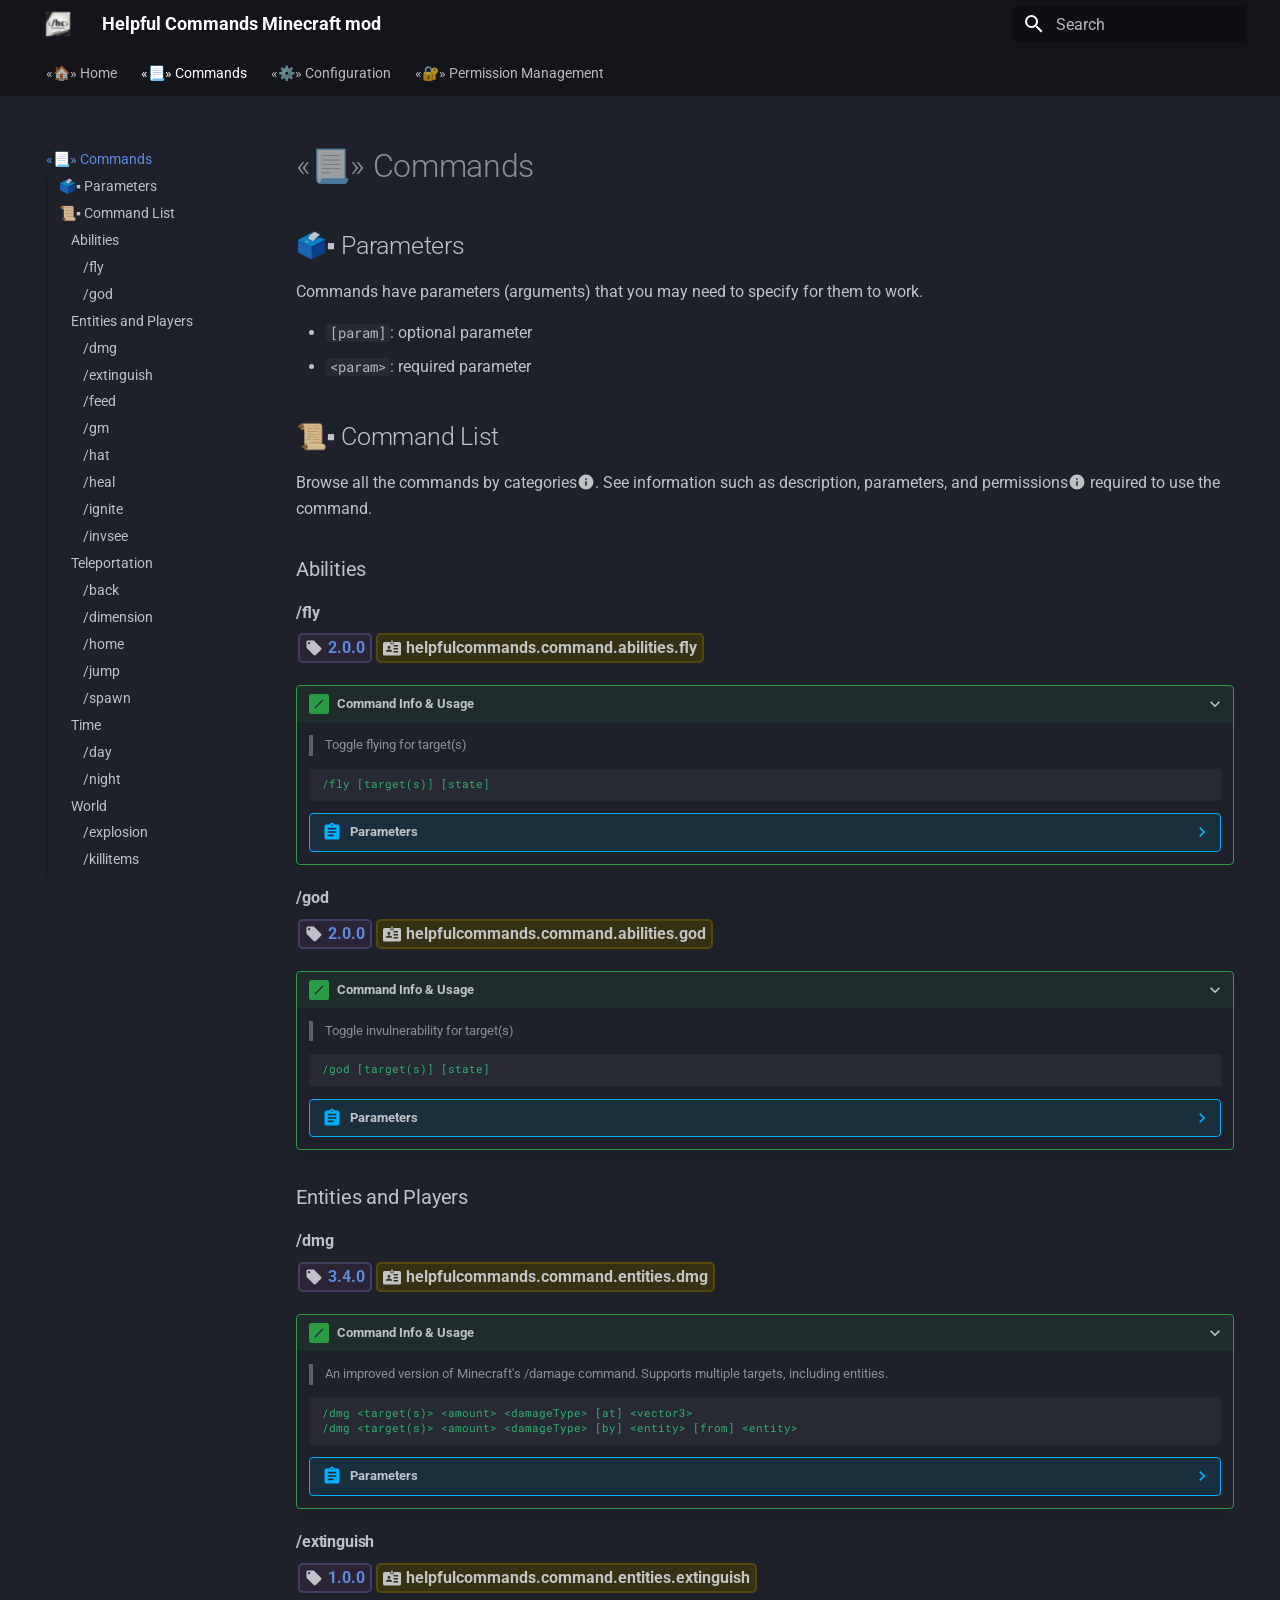
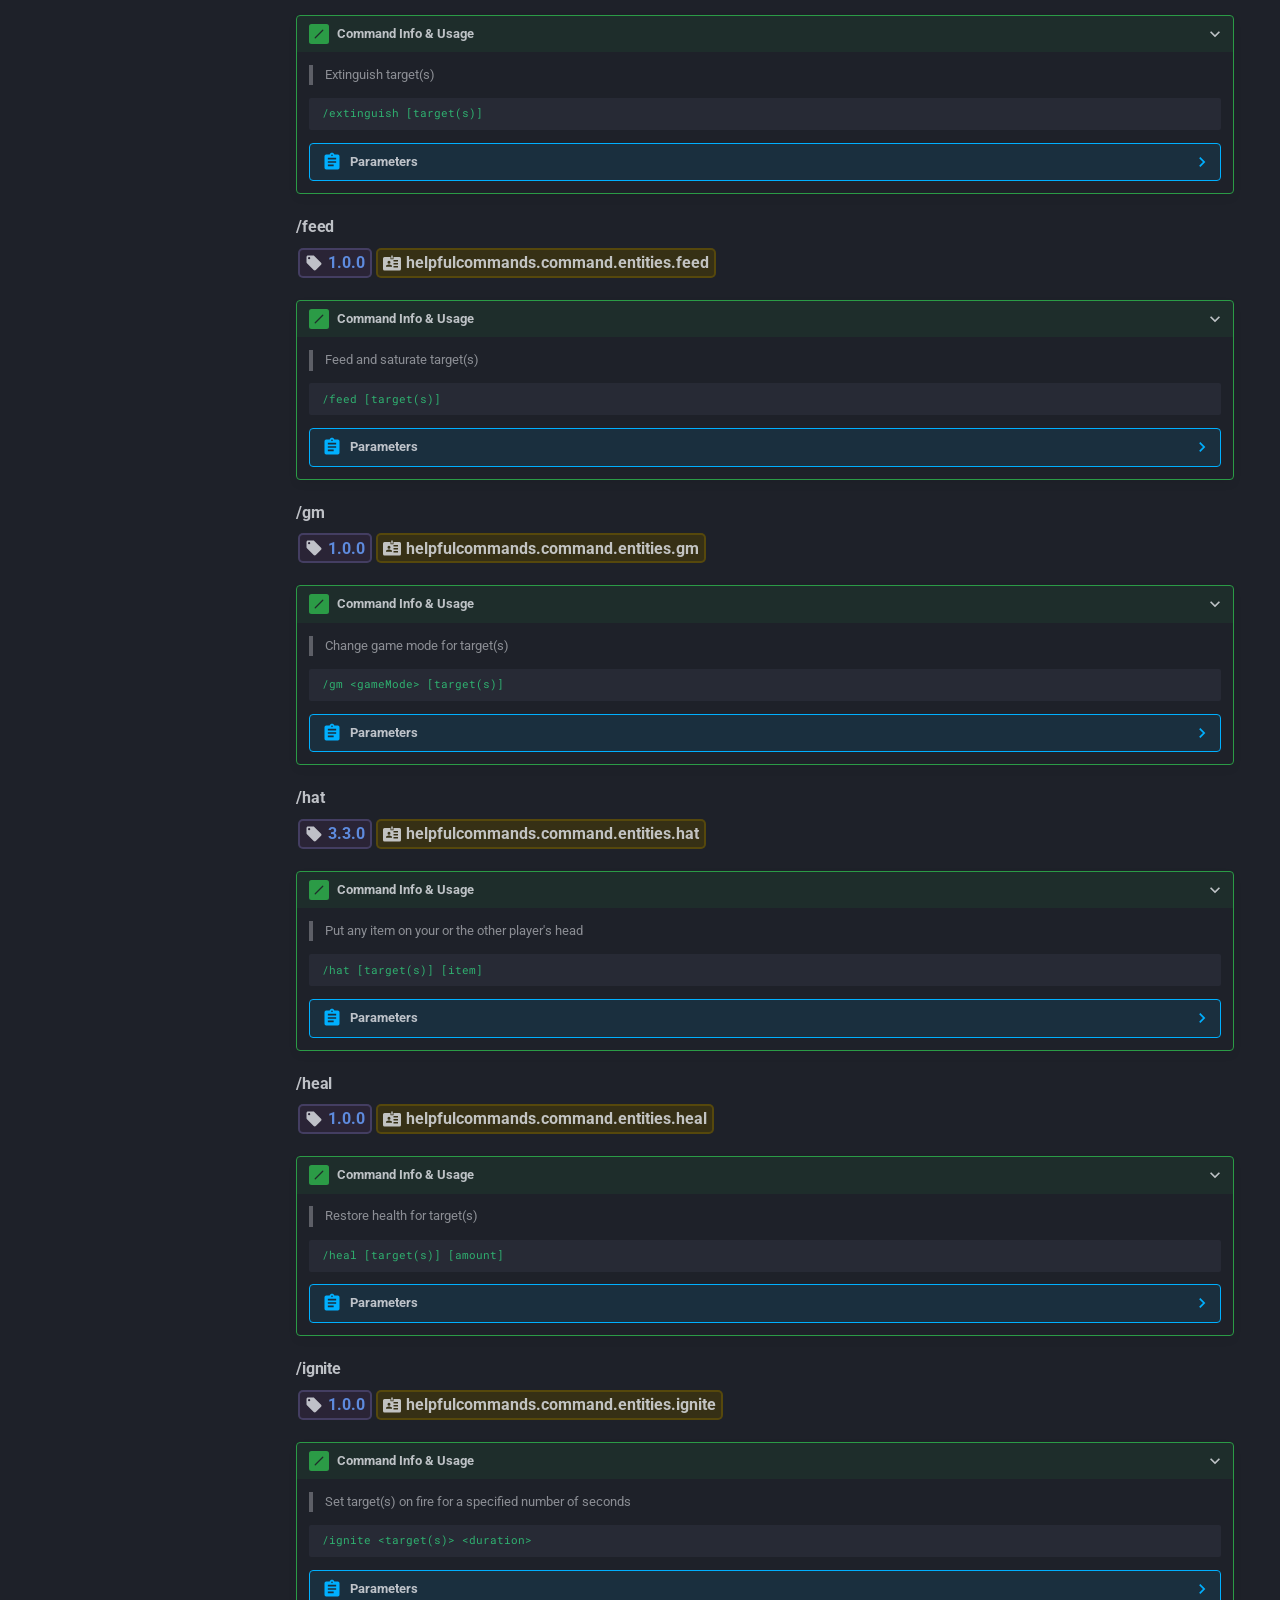
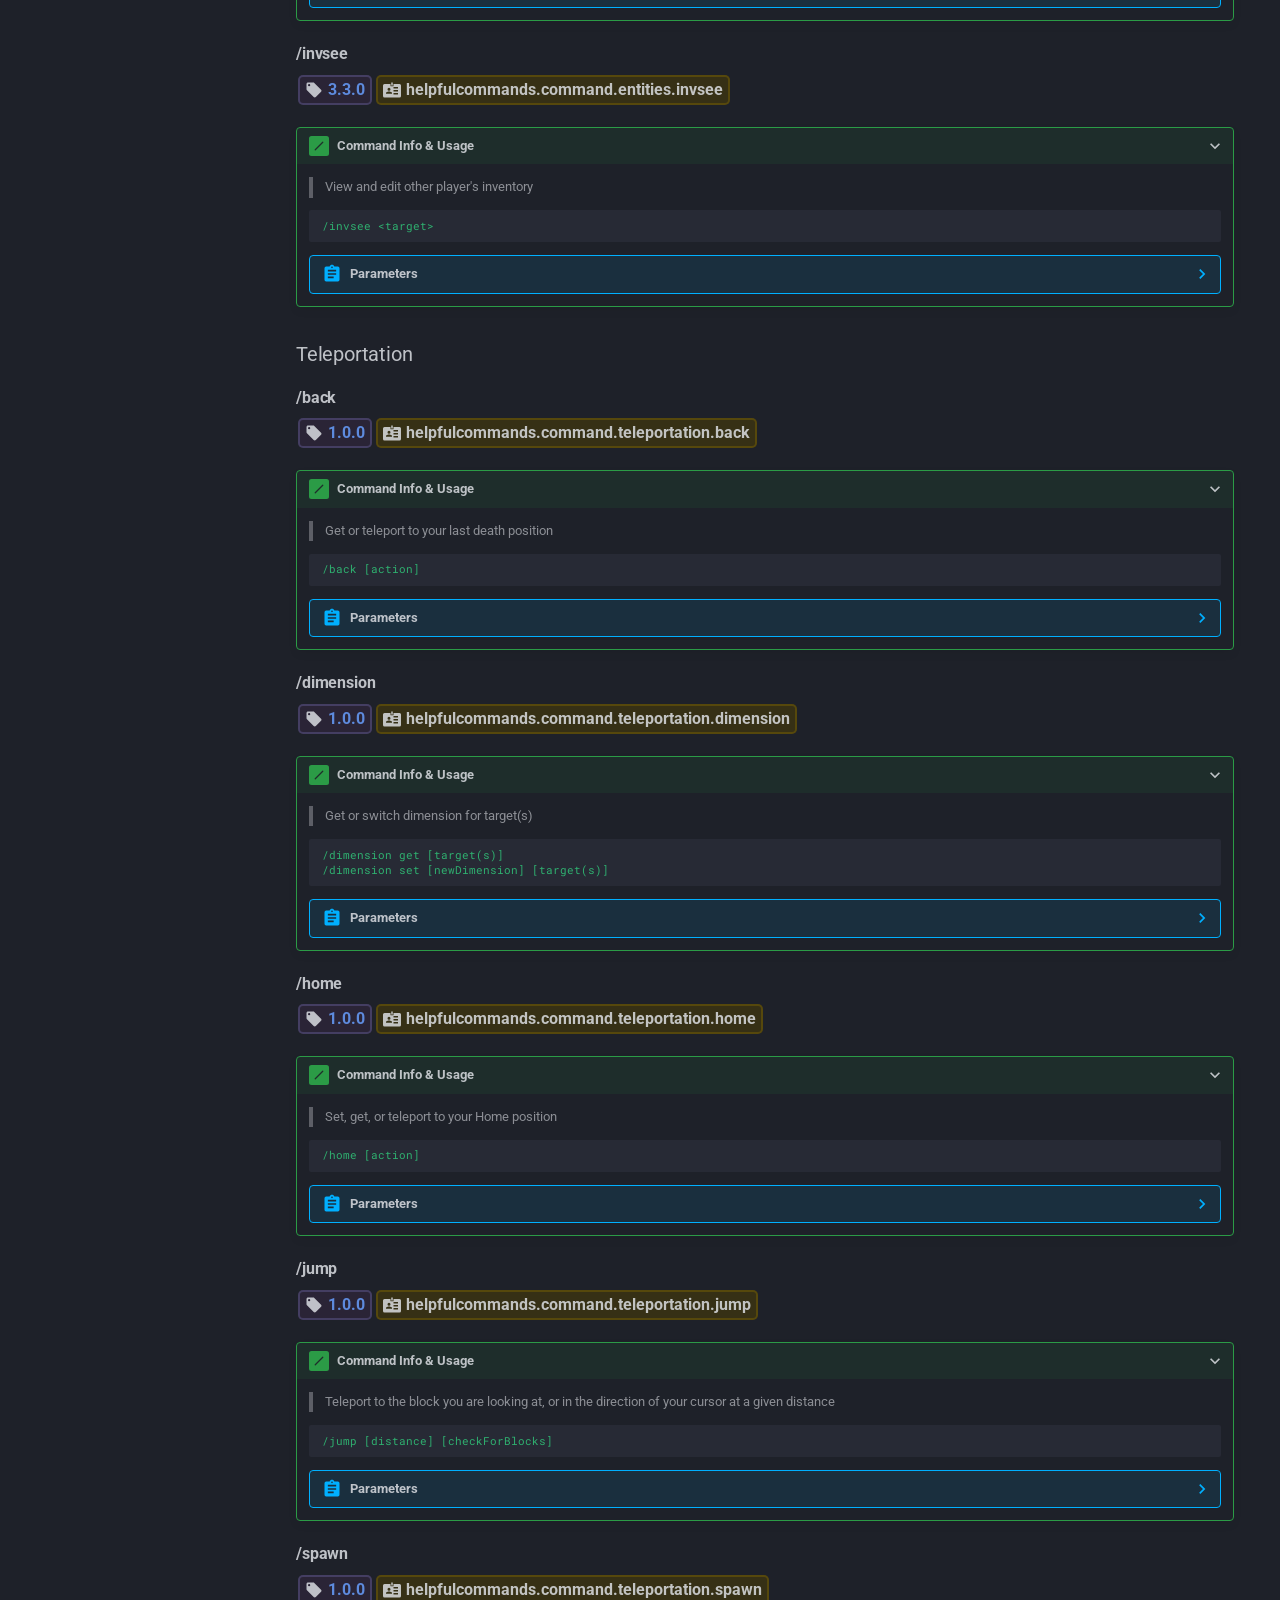
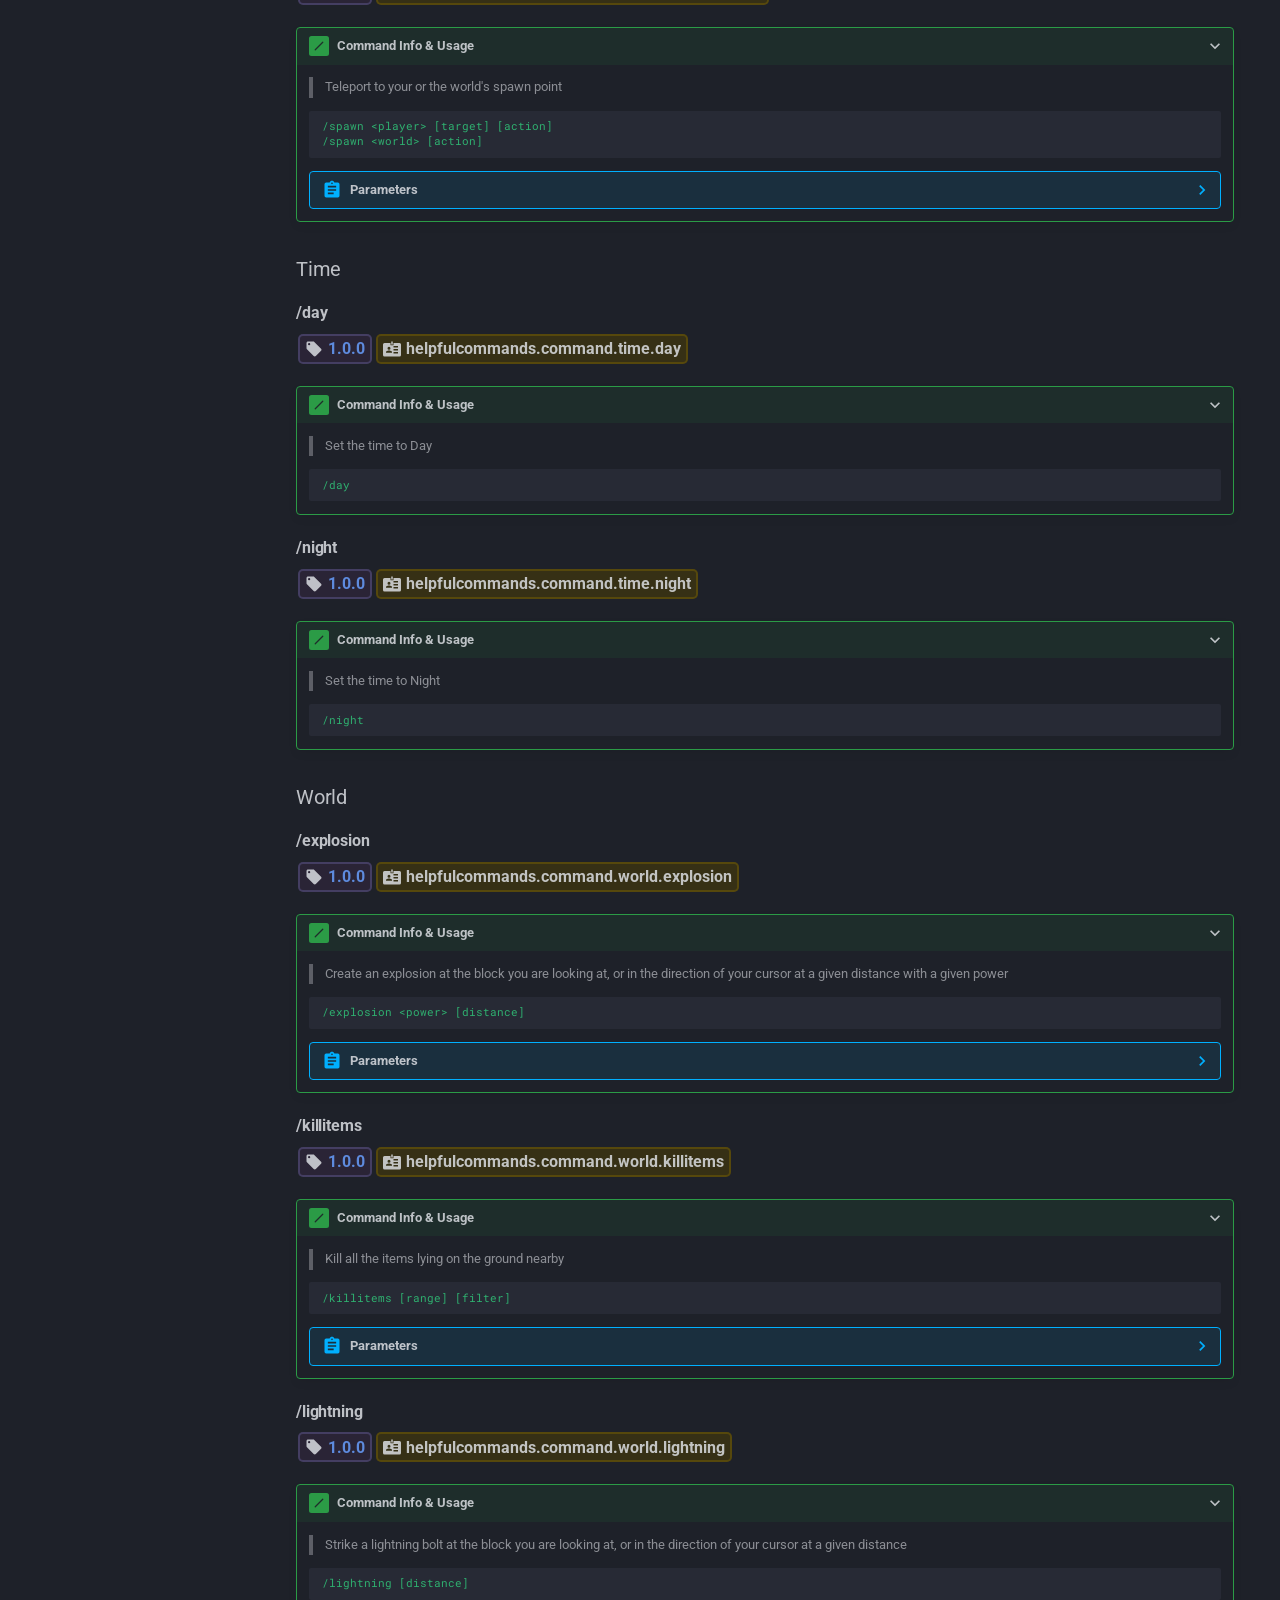
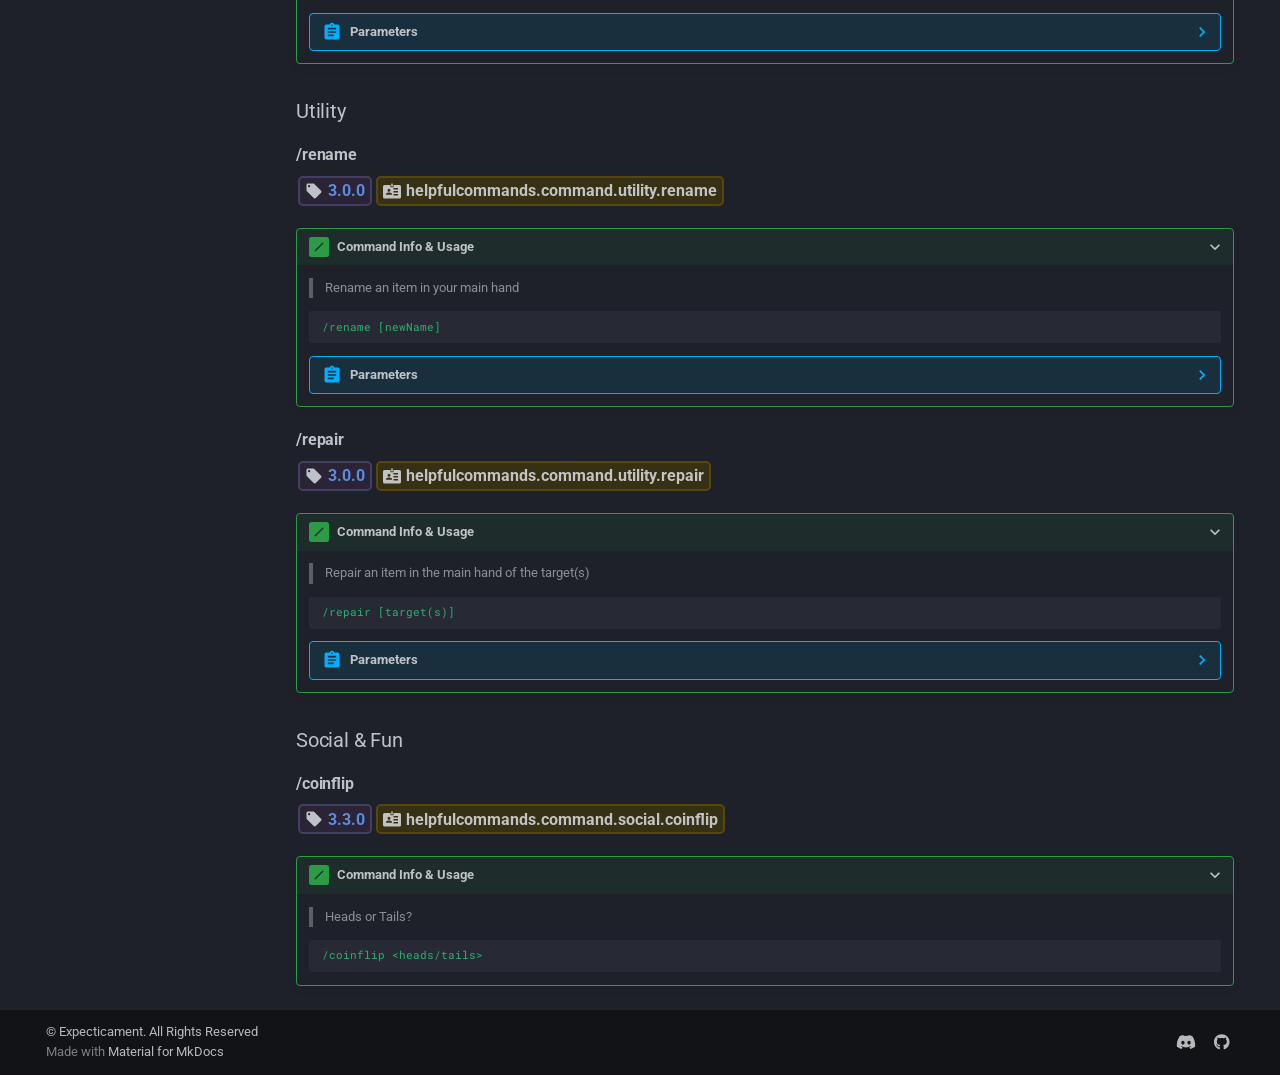
==== commit 69157e59: "Deployed 8252983 with MkDocs version: 1.6.1" ====
--- a/commands/index.html
+++ b/commands/index.html
@@ -18,7 +18,7 @@
       
       
       <link rel="icon" href="../assets/images/favicon.png">
-      <meta name="generator" content="mkdocs-1.6.1, mkdocs-material-9.5.49">
+      <meta name="generator" content="mkdocs-1.6.1, mkdocs-material-9.6.13">
     
     
       
@@ -26,7 +26,7 @@
       
     
     
-      <link rel="stylesheet" href="../assets/stylesheets/main.6f8fc17f.min.css">
+      <link rel="stylesheet" href="../assets/stylesheets/main.342714a4.min.css">
       
         
         <link rel="stylesheet" href="../assets/stylesheets/palette.06af60db.min.css">
@@ -133,11 +133,13 @@
     
     
     
-      <label class="md-header__button md-icon" for="__search">
-        
-        <svg xmlns="http://www.w3.org/2000/svg" viewBox="0 0 24 24"><path d="M9.5 3A6.5 6.5 0 0 1 16 9.5c0 1.61-.59 3.09-1.56 4.23l.27.27h.79l5 5-1.5 1.5-5-5v-.79l-.27-.27A6.52 6.52 0 0 1 9.5 16 6.5 6.5 0 0 1 3 9.5 6.5 6.5 0 0 1 9.5 3m0 2C7 5 5 7 5 9.5S7 14 9.5 14 14 12 14 9.5 12 5 9.5 5"/></svg>
-      </label>
-      <div class="md-search" data-md-component="search" role="dialog">
+      
+      
+        <label class="md-header__button md-icon" for="__search">
+          
+          <svg xmlns="http://www.w3.org/2000/svg" viewBox="0 0 24 24"><path d="M9.5 3A6.5 6.5 0 0 1 16 9.5c0 1.61-.59 3.09-1.56 4.23l.27.27h.79l5 5-1.5 1.5-5-5v-.79l-.27-.27A6.52 6.52 0 0 1 9.5 16 6.5 6.5 0 0 1 3 9.5 6.5 6.5 0 0 1 9.5 3m0 2C7 5 5 7 5 9.5S7 14 9.5 14 14 12 14 9.5 12 5 9.5 5"/></svg>
+        </label>
+        <div class="md-search" data-md-component="search" role="dialog">
   <label class="md-search__overlay" for="__search"></label>
   <div class="md-search__inner" role="search">
     <form class="md-search__form" name="search">
@@ -171,6 +173,7 @@
     </div>
   </div>
 </div>
+      
     
     
   </nav>
@@ -191,10 +194,12 @@
   
   
   
+  
     <li class="md-tabs__item">
       <a href=".." class="md-tabs__link">
         
   
+  
     
   
   «🏠» Home
@@ -207,6 +212,7 @@
         
   
   
+  
     
   
   
@@ -214,6 +220,7 @@
       <a href="./" class="md-tabs__link">
         
   
+  
     
   
   «📃» Commands
@@ -227,10 +234,12 @@
   
   
   
+  
     <li class="md-tabs__item">
       <a href="../configuration/" class="md-tabs__link">
         
   
+  
     
   
   «⚙️» Configuration
@@ -244,9 +253,11 @@
   
   
   
+  
     <li class="md-tabs__item">
       <a href="../permissionManagement/" class="md-tabs__link">
         
+  
   
     
   
@@ -301,8 +312,10 @@
       <a href=".." class="md-nav__link">
         
   
+  
   <span class="md-ellipsis">
     «🏠» Home
+    
   </span>
   
 
@@ -328,8 +341,10 @@
         <label class="md-nav__link md-nav__link--active" for="__toc">
           
   
+  
   <span class="md-ellipsis">
     «📃» Commands
+    
   </span>
   
 
@@ -339,8 +354,10 @@
       <a href="./" class="md-nav__link md-nav__link--active">
         
   
+  
   <span class="md-ellipsis">
     «📃» Commands
+    
   </span>
   
 
@@ -422,6 +439,15 @@
       <ul class="md-nav__list">
         
           <li class="md-nav__item">
+  <a href="#dmg" class="md-nav__link">
+    <span class="md-ellipsis">
+      /dmg
+    </span>
+  </a>
+  
+</li>
+        
+          <li class="md-nav__item">
   <a href="#extinguish" class="md-nav__link">
     <span class="md-ellipsis">
       /extinguish
@@ -664,7 +690,7 @@
     </span>
   </a>
   
-    <nav class="md-nav" aria-label="Social & Fun">
+    <nav class="md-nav" aria-label="Social &amp; Fun">
       <ul class="md-nav__list">
         
           <li class="md-nav__item">
@@ -704,8 +730,10 @@
       <a href="../configuration/" class="md-nav__link">
         
   
+  
   <span class="md-ellipsis">
     «⚙️» Configuration
+    
   </span>
   
 
@@ -724,8 +752,10 @@
       <a href="../permissionManagement/" class="md-nav__link">
         
   
+  
   <span class="md-ellipsis">
     «🔐» Permission Management
+    
   </span>
   
 
@@ -749,6 +779,7 @@
                   
 
 
+
   <h1>«📃» Commands</h1>
 
 <h2 id="parameters">🗳️▪ Parameters</h2>
@@ -805,6 +836,31 @@
 </details>
 </details>
 <h3 id="entities-and-players">Entities and Players</h3>
+<h4 id="dmg">/dmg</h4>
+<div class="hc-mic-holder">
+    <div class="hc-mic-entry hc-mic-version">
+        <div class="hc-mic-logo"><span class="twemoji" title="Mod version"><svg xmlns="http://www.w3.org/2000/svg" viewBox="0 0 24 24"><path d="M5.5 7A1.5 1.5 0 0 1 4 5.5 1.5 1.5 0 0 1 5.5 4 1.5 1.5 0 0 1 7 5.5 1.5 1.5 0 0 1 5.5 7m15.91 4.58-9-9C12.05 2.22 11.55 2 11 2H4c-1.11 0-2 .89-2 2v7c0 .55.22 1.05.59 1.41l8.99 9c.37.36.87.59 1.42.59.55 0 1.05-.23 1.41-.59l7-7c.37-.36.59-.86.59-1.41 0-.56-.23-1.06-.59-1.42Z"></path></svg></span></div><p class="hc-mic-text"><a href="https://github.com/Expecticament/HelpfulCommands/releases/tag/3.4.0">3.4.0</a></p>
+    </div>
+    <div class="hc-mic-entry hc-mic-permission">
+        <div class="hc-mic-logo"><span class="twemoji" title="Permission ID"><svg xmlns="http://www.w3.org/2000/svg" viewBox="0 0 24 24"><path d="M22 4h-8v3h-4V4H2a2 2 0 0 0-2 2v14a2 2 0 0 0 2 2h20a2 2 0 0 0 2-2V6a2 2 0 0 0-2-2M8 9a2 2 0 0 1 2 2 2 2 0 0 1-2 2 2 2 0 0 1-2-2 2 2 0 0 1 2-2m4 8H4v-1c0-1.33 2.67-2 4-2s4 .67 4 2v1m8 1h-6v-2h6v2m0-4h-6v-2h6v2m0-4h-6V8h6v2m-7-4h-2V2h2v4Z"></path></svg></span></div><p class="hc-mic-text">helpfulcommands.command.entities.dmg</p>
+    </div>
+</div>
+<details class="hc-command" open="open">
+<summary>Command Info &amp; Usage</summary>
+<blockquote>
+<p>An improved version of Minecraft's /damage command. Supports multiple targets, including entities.</p>
+</blockquote>
+<div class="no-copy highlight"><pre><span></span><code><span class="l l-Scalar l-Scalar-Plain">/dmg &lt;target(s)&gt; &lt;amount&gt; &lt;damageType&gt; [at] &lt;vector3&gt;</span>
+<span class="l l-Scalar l-Scalar-Plain">/dmg &lt;target(s)&gt; &lt;amount&gt; &lt;damageType&gt; [by] &lt;entity&gt; [from] &lt;entity&gt;</span>
+</code></pre></div>
+<details class="abstract">
+<summary>Parameters</summary>
+<p><code>target(s)</code>: entity(-ies)</p>
+<p><code>amount</code>: how much damage will be dealt (in half-hearts)</p>
+<p><code>damageType</code>: same as in base /damage command, damage type</p>
+<p><code>vector3</code>: coordinates (x, y, z)</p>
+</details>
+</details>
 <h4 id="extinguish">/extinguish</h4>
 <div class="hc-mic-holder">
     <div class="hc-mic-entry hc-mic-version">
@@ -1073,15 +1129,14 @@
 <blockquote>
 <p>Teleport to your or the world's spawn point</p>
 </blockquote>
-<div class="no-copy highlight"><pre><span></span><code><span class="l l-Scalar l-Scalar-Plain">/spawn &lt;type&gt; [action]</span>
-</code></pre></div>
-<details class="abstract">
-<summary>Parameters</summary>
-<p><code>type</code>:</p>
-<ul>
-<li><code>player</code>: your own spawn point</li>
-<li><code>world</code>: world spawn</li>
-</ul>
+<div class="no-copy highlight"><pre><span></span><code><span class="l l-Scalar l-Scalar-Plain">/spawn &lt;player&gt; [target] [action]</span>
+<span class="l l-Scalar l-Scalar-Plain">/spawn &lt;world&gt; [action]</span>
+</code></pre></div>
+<details class="abstract">
+<summary>Parameters</summary>
+<p><code>player</code>: your own spawn point</p>
+<p><code>world</code>: world spawn</p>
+<p><code>target</code>: player</p>
 <p><code>action</code>:</p>
 <ul>
 <li><code>get</code>: print the coordinates to chat</li>
@@ -1161,11 +1216,12 @@
 <blockquote>
 <p>Kill all the items lying on the ground nearby</p>
 </blockquote>
-<div class="no-copy highlight"><pre><span></span><code><span class="l l-Scalar l-Scalar-Plain">/killitems [range]</span>
+<div class="no-copy highlight"><pre><span></span><code><span class="l l-Scalar l-Scalar-Plain">/killitems [range] [filter]</span>
 </code></pre></div>
 <details class="abstract">
 <summary>Parameters</summary>
 <p><code>range</code>: range in blocks within which items will be detected and removed. If not specified, the value defaults to the <code>killitemsRangeLimit</code> <a href="http://expecticament.github.io/HelpfulCommands/configuration/#killitemsrangelimit">config value</a> divided by 2 (but it will never be less than 1)</p>
+<p><code>filter</code>: item</p>
 </details>
 </details>
 <h4 id="lightning">/lightning</h4>
@@ -1309,7 +1365,7 @@
       
     
     <a href="https://discord.gg/RHd8P5hps4" target="_blank" rel="noopener" title="discord.gg" class="md-social__link">
-      <svg xmlns="http://www.w3.org/2000/svg" viewBox="0 0 640 512"><!--! Font Awesome Free 6.7.1 by @fontawesome - https://fontawesome.com License - https://fontawesome.com/license/free (Icons: CC BY 4.0, Fonts: SIL OFL 1.1, Code: MIT License) Copyright 2024 Fonticons, Inc.--><path d="M524.531 69.836a1.5 1.5 0 0 0-.764-.7A485 485 0 0 0 404.081 32.03a1.82 1.82 0 0 0-1.923.91 338 338 0 0 0-14.9 30.6 447.9 447.9 0 0 0-134.426 0 310 310 0 0 0-15.135-30.6 1.89 1.89 0 0 0-1.924-.91 483.7 483.7 0 0 0-119.688 37.107 1.7 1.7 0 0 0-.788.676C39.068 183.651 18.186 294.69 28.43 404.354a2.02 2.02 0 0 0 .765 1.375 487.7 487.7 0 0 0 146.825 74.189 1.9 1.9 0 0 0 2.063-.676A348 348 0 0 0 208.12 430.4a1.86 1.86 0 0 0-1.019-2.588 321 321 0 0 1-45.868-21.853 1.885 1.885 0 0 1-.185-3.126 251 251 0 0 0 9.109-7.137 1.82 1.82 0 0 1 1.9-.256c96.229 43.917 200.41 43.917 295.5 0a1.81 1.81 0 0 1 1.924.233 235 235 0 0 0 9.132 7.16 1.884 1.884 0 0 1-.162 3.126 301.4 301.4 0 0 1-45.89 21.83 1.875 1.875 0 0 0-1 2.611 391 391 0 0 0 30.014 48.815 1.86 1.86 0 0 0 2.063.7A486 486 0 0 0 610.7 405.729a1.88 1.88 0 0 0 .765-1.352c12.264-126.783-20.532-236.912-86.934-334.541M222.491 337.58c-28.972 0-52.844-26.587-52.844-59.239s23.409-59.241 52.844-59.241c29.665 0 53.306 26.82 52.843 59.239 0 32.654-23.41 59.241-52.843 59.241m195.38 0c-28.971 0-52.843-26.587-52.843-59.239s23.409-59.241 52.843-59.241c29.667 0 53.307 26.82 52.844 59.239 0 32.654-23.177 59.241-52.844 59.241"/></svg>
+      <svg xmlns="http://www.w3.org/2000/svg" viewBox="0 0 640 512"><!--! Font Awesome Free 6.7.2 by @fontawesome - https://fontawesome.com License - https://fontawesome.com/license/free (Icons: CC BY 4.0, Fonts: SIL OFL 1.1, Code: MIT License) Copyright 2024 Fonticons, Inc.--><path d="M524.531 69.836a1.5 1.5 0 0 0-.764-.7A485 485 0 0 0 404.081 32.03a1.82 1.82 0 0 0-1.923.91 338 338 0 0 0-14.9 30.6 447.9 447.9 0 0 0-134.426 0 310 310 0 0 0-15.135-30.6 1.89 1.89 0 0 0-1.924-.91 483.7 483.7 0 0 0-119.688 37.107 1.7 1.7 0 0 0-.788.676C39.068 183.651 18.186 294.69 28.43 404.354a2.02 2.02 0 0 0 .765 1.375 487.7 487.7 0 0 0 146.825 74.189 1.9 1.9 0 0 0 2.063-.676A348 348 0 0 0 208.12 430.4a1.86 1.86 0 0 0-1.019-2.588 321 321 0 0 1-45.868-21.853 1.885 1.885 0 0 1-.185-3.126 251 251 0 0 0 9.109-7.137 1.82 1.82 0 0 1 1.9-.256c96.229 43.917 200.41 43.917 295.5 0a1.81 1.81 0 0 1 1.924.233 235 235 0 0 0 9.132 7.16 1.884 1.884 0 0 1-.162 3.126 301.4 301.4 0 0 1-45.89 21.83 1.875 1.875 0 0 0-1 2.611 391 391 0 0 0 30.014 48.815 1.86 1.86 0 0 0 2.063.7A486 486 0 0 0 610.7 405.729a1.88 1.88 0 0 0 .765-1.352c12.264-126.783-20.532-236.912-86.934-334.541M222.491 337.58c-28.972 0-52.844-26.587-52.844-59.239s23.409-59.241 52.844-59.241c29.665 0 53.306 26.82 52.843 59.239 0 32.654-23.41 59.241-52.843 59.241m195.38 0c-28.971 0-52.843-26.587-52.843-59.239s23.409-59.241 52.843-59.241c29.667 0 53.307 26.82 52.844 59.239 0 32.654-23.177 59.241-52.844 59.241"/></svg>
     </a>
   
     
@@ -1320,7 +1376,7 @@
       
     
     <a href="https://github.com/Expecticament/HelpfulCommands" target="_blank" rel="noopener" title="github.com" class="md-social__link">
-      <svg xmlns="http://www.w3.org/2000/svg" viewBox="0 0 496 512"><!--! Font Awesome Free 6.7.1 by @fontawesome - https://fontawesome.com License - https://fontawesome.com/license/free (Icons: CC BY 4.0, Fonts: SIL OFL 1.1, Code: MIT License) Copyright 2024 Fonticons, Inc.--><path d="M165.9 397.4c0 2-2.3 3.6-5.2 3.6-3.3.3-5.6-1.3-5.6-3.6 0-2 2.3-3.6 5.2-3.6 3-.3 5.6 1.3 5.6 3.6m-31.1-4.5c-.7 2 1.3 4.3 4.3 4.9 2.6 1 5.6 0 6.2-2s-1.3-4.3-4.3-5.2c-2.6-.7-5.5.3-6.2 2.3m44.2-1.7c-2.9.7-4.9 2.6-4.6 4.9.3 2 2.9 3.3 5.9 2.6 2.9-.7 4.9-2.6 4.6-4.6-.3-1.9-3-3.2-5.9-2.9M244.8 8C106.1 8 0 113.3 0 252c0 110.9 69.8 205.8 169.5 239.2 12.8 2.3 17.3-5.6 17.3-12.1 0-6.2-.3-40.4-.3-61.4 0 0-70 15-84.7-29.8 0 0-11.4-29.1-27.8-36.6 0 0-22.9-15.7 1.6-15.4 0 0 24.9 2 38.6 25.8 21.9 38.6 58.6 27.5 72.9 20.9 2.3-16 8.8-27.1 16-33.7-55.9-6.2-112.3-14.3-112.3-110.5 0-27.5 7.6-41.3 23.6-58.9-2.6-6.5-11.1-33.3 2.6-67.9 20.9-6.5 69 27 69 27 20-5.6 41.5-8.5 62.8-8.5s42.8 2.9 62.8 8.5c0 0 48.1-33.6 69-27 13.7 34.7 5.2 61.4 2.6 67.9 16 17.7 25.8 31.5 25.8 58.9 0 96.5-58.9 104.2-114.8 110.5 9.2 7.9 17 22.9 17 46.4 0 33.7-.3 75.4-.3 83.6 0 6.5 4.6 14.4 17.3 12.1C428.2 457.8 496 362.9 496 252 496 113.3 383.5 8 244.8 8M97.2 352.9c-1.3 1-1 3.3.7 5.2 1.6 1.6 3.9 2.3 5.2 1 1.3-1 1-3.3-.7-5.2-1.6-1.6-3.9-2.3-5.2-1m-10.8-8.1c-.7 1.3.3 2.9 2.3 3.9 1.6 1 3.6.7 4.3-.7.7-1.3-.3-2.9-2.3-3.9-2-.6-3.6-.3-4.3.7m32.4 35.6c-1.6 1.3-1 4.3 1.3 6.2 2.3 2.3 5.2 2.6 6.5 1 1.3-1.3.7-4.3-1.3-6.2-2.2-2.3-5.2-2.6-6.5-1m-11.4-14.7c-1.6 1-1.6 3.6 0 5.9s4.3 3.3 5.6 2.3c1.6-1.3 1.6-3.9 0-6.2-1.4-2.3-4-3.3-5.6-2"/></svg>
+      <svg xmlns="http://www.w3.org/2000/svg" viewBox="0 0 496 512"><!--! Font Awesome Free 6.7.2 by @fontawesome - https://fontawesome.com License - https://fontawesome.com/license/free (Icons: CC BY 4.0, Fonts: SIL OFL 1.1, Code: MIT License) Copyright 2024 Fonticons, Inc.--><path d="M165.9 397.4c0 2-2.3 3.6-5.2 3.6-3.3.3-5.6-1.3-5.6-3.6 0-2 2.3-3.6 5.2-3.6 3-.3 5.6 1.3 5.6 3.6m-31.1-4.5c-.7 2 1.3 4.3 4.3 4.9 2.6 1 5.6 0 6.2-2s-1.3-4.3-4.3-5.2c-2.6-.7-5.5.3-6.2 2.3m44.2-1.7c-2.9.7-4.9 2.6-4.6 4.9.3 2 2.9 3.3 5.9 2.6 2.9-.7 4.9-2.6 4.6-4.6-.3-1.9-3-3.2-5.9-2.9M244.8 8C106.1 8 0 113.3 0 252c0 110.9 69.8 205.8 169.5 239.2 12.8 2.3 17.3-5.6 17.3-12.1 0-6.2-.3-40.4-.3-61.4 0 0-70 15-84.7-29.8 0 0-11.4-29.1-27.8-36.6 0 0-22.9-15.7 1.6-15.4 0 0 24.9 2 38.6 25.8 21.9 38.6 58.6 27.5 72.9 20.9 2.3-16 8.8-27.1 16-33.7-55.9-6.2-112.3-14.3-112.3-110.5 0-27.5 7.6-41.3 23.6-58.9-2.6-6.5-11.1-33.3 2.6-67.9 20.9-6.5 69 27 69 27 20-5.6 41.5-8.5 62.8-8.5s42.8 2.9 62.8 8.5c0 0 48.1-33.6 69-27 13.7 34.7 5.2 61.4 2.6 67.9 16 17.7 25.8 31.5 25.8 58.9 0 96.5-58.9 104.2-114.8 110.5 9.2 7.9 17 22.9 17 46.4 0 33.7-.3 75.4-.3 83.6 0 6.5 4.6 14.4 17.3 12.1C428.2 457.8 496 362.9 496 252 496 113.3 383.5 8 244.8 8M97.2 352.9c-1.3 1-1 3.3.7 5.2 1.6 1.6 3.9 2.3 5.2 1 1.3-1 1-3.3-.7-5.2-1.6-1.6-3.9-2.3-5.2-1m-10.8-8.1c-.7 1.3.3 2.9 2.3 3.9 1.6 1 3.6.7 4.3-.7.7-1.3-.3-2.9-2.3-3.9-2-.6-3.6-.3-4.3.7m32.4 35.6c-1.6 1.3-1 4.3 1.3 6.2 2.3 2.3 5.2 2.6 6.5 1 1.3-1.3.7-4.3-1.3-6.2-2.2-2.3-5.2-2.6-6.5-1m-11.4-14.7c-1.6 1-1.6 3.6 0 5.9s4.3 3.3 5.6 2.3c1.6-1.3 1.6-3.9 0-6.2-1.4-2.3-4-3.3-5.6-2"/></svg>
     </a>
   
 </div>
@@ -1337,10 +1393,12 @@
       <div class="md-progress" data-md-component="progress" role="progressbar"></div>
     
     
-    <script id="__config" type="application/json">{"base": "..", "features": ["navigation.tabs", "navigation.sections", "navigation.instant", "navigation.instant.progress", "navigation.tracking", "navigation.top", "navigation.prune", "toc.integrate", "toc.follow", "search.suggest", "search.highlight", "content.tabs.link", "content.code.annotation", "content.code.copy", "content.tooltips"], "search": "../assets/javascripts/workers/search.6ce7567c.min.js", "translations": {"clipboard.copied": "Copied to clipboard", "clipboard.copy": "Copy to clipboard", "search.result.more.one": "1 more on this page", "search.result.more.other": "# more on this page", "search.result.none": "No matching documents", "search.result.one": "1 matching document", "search.result.other": "# matching documents", "search.result.placeholder": "Type to start searching", "search.result.term.missing": "Missing", "select.version": "Select version"}}</script>
-    
-    
-      <script src="../assets/javascripts/bundle.88dd0f4e.min.js"></script>
+    
+      
+      <script id="__config" type="application/json">{"base": "..", "features": ["navigation.tabs", "navigation.sections", "navigation.instant", "navigation.instant.progress", "navigation.tracking", "navigation.top", "navigation.prune", "toc.integrate", "toc.follow", "search.suggest", "search.highlight", "content.tabs.link", "content.code.annotation", "content.code.copy", "content.tooltips"], "search": "../assets/javascripts/workers/search.d50fe291.min.js", "tags": null, "translations": {"clipboard.copied": "Copied to clipboard", "clipboard.copy": "Copy to clipboard", "search.result.more.one": "1 more on this page", "search.result.more.other": "# more on this page", "search.result.none": "No matching documents", "search.result.one": "1 matching document", "search.result.other": "# matching documents", "search.result.placeholder": "Type to start searching", "search.result.term.missing": "Missing", "select.version": "Select version"}, "version": null}</script>
+    
+    
+      <script src="../assets/javascripts/bundle.13a4f30d.min.js"></script>
       
     
   </body>
--- a/assets/stylesheets/main.342714a4.min.css
+++ b/assets/stylesheets/main.342714a4.min.css
@@ -0,0 +1 @@
+@charset "UTF-8";html{-webkit-text-size-adjust:none;-moz-text-size-adjust:none;text-size-adjust:none;box-sizing:border-box}*,:after,:before{box-sizing:inherit}@media (prefers-reduced-motion){*,:after,:before{transition:none!important}}body{margin:0}a,button,input,label{-webkit-tap-highlight-color:transparent}a{color:inherit;text-decoration:none}hr{border:0;box-sizing:initial;display:block;height:.05rem;overflow:visible;padding:0}small{font-size:80%}sub,sup{line-height:1em}img{border-style:none}table{border-collapse:initial;border-spacing:0}td,th{font-weight:400;vertical-align:top}button{background:#0000;border:0;font-family:inherit;font-size:inherit;margin:0;padding:0}input{border:0;outline:none}:root{--md-primary-fg-color:#4051b5;--md-primary-fg-color--light:#5d6cc0;--md-primary-fg-color--dark:#303fa1;--md-primary-bg-color:#fff;--md-primary-bg-color--light:#ffffffb3;--md-accent-fg-color:#526cfe;--md-accent-fg-color--transparent:#526cfe1a;--md-accent-bg-color:#fff;--md-accent-bg-color--light:#ffffffb3}[data-md-color-scheme=default]{color-scheme:light}[data-md-color-scheme=default] img[src$="#gh-dark-mode-only"],[data-md-color-scheme=default] img[src$="#only-dark"]{display:none}:root,[data-md-color-scheme=default]{--md-hue:225deg;--md-default-fg-color:#000000de;--md-default-fg-color--light:#0000008a;--md-default-fg-color--lighter:#00000052;--md-default-fg-color--lightest:#00000012;--md-default-bg-color:#fff;--md-default-bg-color--light:#ffffffb3;--md-default-bg-color--lighter:#ffffff4d;--md-default-bg-color--lightest:#ffffff1f;--md-code-fg-color:#36464e;--md-code-bg-color:#f5f5f5;--md-code-hl-color:#4287ff;--md-code-hl-color--light:#4287ff1a;--md-code-hl-number-color:#d52a2a;--md-code-hl-special-color:#db1457;--md-code-hl-function-color:#a846b9;--md-code-hl-constant-color:#6e59d9;--md-code-hl-keyword-color:#3f6ec6;--md-code-hl-string-color:#1c7d4d;--md-code-hl-name-color:var(--md-code-fg-color);--md-code-hl-operator-color:var(--md-default-fg-color--light);--md-code-hl-punctuation-color:var(--md-default-fg-color--light);--md-code-hl-comment-color:var(--md-default-fg-color--light);--md-code-hl-generic-color:var(--md-default-fg-color--light);--md-code-hl-variable-color:var(--md-default-fg-color--light);--md-typeset-color:var(--md-default-fg-color);--md-typeset-a-color:var(--md-primary-fg-color);--md-typeset-del-color:#f5503d26;--md-typeset-ins-color:#0bd57026;--md-typeset-kbd-color:#fafafa;--md-typeset-kbd-accent-color:#fff;--md-typeset-kbd-border-color:#b8b8b8;--md-typeset-mark-color:#ffff0080;--md-typeset-table-color:#0000001f;--md-typeset-table-color--light:rgba(0,0,0,.035);--md-admonition-fg-color:var(--md-default-fg-color);--md-admonition-bg-color:var(--md-default-bg-color);--md-warning-fg-color:#000000de;--md-warning-bg-color:#ff9;--md-footer-fg-color:#fff;--md-footer-fg-color--light:#ffffffb3;--md-footer-fg-color--lighter:#ffffff73;--md-footer-bg-color:#000000de;--md-footer-bg-color--dark:#00000052;--md-shadow-z1:0 0.2rem 0.5rem #0000000d,0 0 0.05rem #0000001a;--md-shadow-z2:0 0.2rem 0.5rem #0000001a,0 0 0.05rem #00000040;--md-shadow-z3:0 0.2rem 0.5rem #0003,0 0 0.05rem #00000059}.md-icon svg{fill:currentcolor;display:block;height:1.2rem;width:1.2rem}body{-webkit-font-smoothing:antialiased;-moz-osx-font-smoothing:grayscale;--md-text-font-family:var(--md-text-font,_),-apple-system,BlinkMacSystemFont,Helvetica,Arial,sans-serif;--md-code-font-family:var(--md-code-font,_),SFMono-Regular,Consolas,Menlo,monospace}aside,body,input{font-feature-settings:"kern","liga";color:var(--md-typeset-color);font-family:var(--md-text-font-family)}code,kbd,pre{font-feature-settings:"kern";font-family:var(--md-code-font-family)}:root{--md-typeset-table-sort-icon:url('data:image/svg+xml;charset=utf-8,<svg xmlns="http://www.w3.org/2000/svg" viewBox="0 0 24 24"><path d="m18 21-4-4h3V7h-3l4-4 4 4h-3v10h3M2 19v-2h10v2M2 13v-2h7v2M2 7V5h4v2z"/></svg>');--md-typeset-table-sort-icon--asc:url('data:image/svg+xml;charset=utf-8,<svg xmlns="http://www.w3.org/2000/svg" viewBox="0 0 24 24"><path d="M19 17h3l-4 4-4-4h3V3h2M2 17h10v2H2M6 5v2H2V5m0 6h7v2H2z"/></svg>');--md-typeset-table-sort-icon--desc:url('data:image/svg+xml;charset=utf-8,<svg xmlns="http://www.w3.org/2000/svg" viewBox="0 0 24 24"><path d="M19 7h3l-4-4-4 4h3v14h2M2 17h10v2H2M6 5v2H2V5m0 6h7v2H2z"/></svg>')}.md-typeset{-webkit-print-color-adjust:exact;color-adjust:exact;font-size:.8rem;line-height:1.6;overflow-wrap:break-word}@media print{.md-typeset{font-size:.68rem}}.md-typeset blockquote,.md-typeset dl,.md-typeset figure,.md-typeset ol,.md-typeset pre,.md-typeset ul{margin-bottom:1em;margin-top:1em}.md-typeset h1{color:var(--md-default-fg-color--light);font-size:2em;line-height:1.3;margin:0 0 1.25em}.md-typeset h1,.md-typeset h2{font-weight:300;letter-spacing:-.01em}.md-typeset h2{font-size:1.5625em;line-height:1.4;margin:1.6em 0 .64em}.md-typeset h3{font-size:1.25em;font-weight:400;letter-spacing:-.01em;line-height:1.5;margin:1.6em 0 .8em}.md-typeset h2+h3{margin-top:.8em}.md-typeset h4{font-weight:700;letter-spacing:-.01em;margin:1em 0}.md-typeset h5,.md-typeset h6{color:var(--md-default-fg-color--light);font-size:.8em;font-weight:700;letter-spacing:-.01em;margin:1.25em 0}.md-typeset h5{text-transform:uppercase}.md-typeset h5 code{text-transform:none}.md-typeset hr{border-bottom:.05rem solid var(--md-default-fg-color--lightest);display:flow-root;margin:1.5em 0}.md-typeset a{color:var(--md-typeset-a-color);word-break:break-word}.md-typeset a,.md-typeset a:before{transition:color 125ms}.md-typeset a:focus,.md-typeset a:hover{color:var(--md-accent-fg-color)}.md-typeset a:focus code,.md-typeset a:hover code{background-color:var(--md-accent-fg-color--transparent)}.md-typeset a code{color:currentcolor;transition:background-color 125ms}.md-typeset a.focus-visible{outline-color:var(--md-accent-fg-color);outline-offset:.2rem}.md-typeset code,.md-typeset kbd,.md-typeset pre{color:var(--md-code-fg-color);direction:ltr;font-variant-ligatures:none}@media print{.md-typeset code,.md-typeset kbd,.md-typeset pre{white-space:pre-wrap}}.md-typeset code{background-color:var(--md-code-bg-color);border-radius:.1rem;-webkit-box-decoration-break:clone;box-decoration-break:clone;font-size:.85em;padding:0 .2941176471em;word-break:break-word}.md-typeset code:not(.focus-visible){-webkit-tap-highlight-color:transparent;outline:none}.md-typeset pre{display:flow-root;line-height:1.4;position:relative}.md-typeset pre>code{-webkit-box-decoration-break:slice;box-decoration-break:slice;box-shadow:none;display:block;margin:0;outline-color:var(--md-accent-fg-color);overflow:auto;padding:.7720588235em 1.1764705882em;scrollbar-color:var(--md-default-fg-color--lighter) #0000;scrollbar-width:thin;touch-action:auto;word-break:normal}.md-typeset pre>code:hover{scrollbar-color:var(--md-accent-fg-color) #0000}.md-typeset pre>code::-webkit-scrollbar{height:.2rem;width:.2rem}.md-typeset pre>code::-webkit-scrollbar-thumb{background-color:var(--md-default-fg-color--lighter)}.md-typeset pre>code::-webkit-scrollbar-thumb:hover{background-color:var(--md-accent-fg-color)}.md-typeset kbd{background-color:var(--md-typeset-kbd-color);border-radius:.1rem;box-shadow:0 .1rem 0 .05rem var(--md-typeset-kbd-border-color),0 .1rem 0 var(--md-typeset-kbd-border-color),0 -.1rem .2rem var(--md-typeset-kbd-accent-color) inset;color:var(--md-default-fg-color);display:inline-block;font-size:.75em;padding:0 .6666666667em;vertical-align:text-top;word-break:break-word}.md-typeset mark{background-color:var(--md-typeset-mark-color);-webkit-box-decoration-break:clone;box-decoration-break:clone;color:inherit;word-break:break-word}.md-typeset abbr{border-bottom:.05rem dotted var(--md-default-fg-color--light);cursor:help;text-decoration:none}.md-typeset small{opacity:.75}[dir=ltr] .md-typeset sub,[dir=ltr] .md-typeset sup{margin-left:.078125em}[dir=rtl] .md-typeset sub,[dir=rtl] .md-typeset sup{margin-right:.078125em}[dir=ltr] .md-typeset blockquote{padding-left:.6rem}[dir=rtl] .md-typeset blockquote{padding-right:.6rem}[dir=ltr] .md-typeset blockquote{border-left:.2rem solid var(--md-default-fg-color--lighter)}[dir=rtl] .md-typeset blockquote{border-right:.2rem solid var(--md-default-fg-color--lighter)}.md-typeset blockquote{color:var(--md-default-fg-color--light);margin-left:0;margin-right:0}.md-typeset ul{list-style-type:disc}.md-typeset ul[type]{list-style-type:revert-layer}[dir=ltr] .md-typeset ol,[dir=ltr] .md-typeset ul{margin-left:.625em}[dir=rtl] .md-typeset ol,[dir=rtl] .md-typeset ul{margin-right:.625em}.md-typeset ol,.md-typeset ul{padding:0}.md-typeset ol:not([hidden]),.md-typeset ul:not([hidden]){display:flow-root}.md-typeset ol ol,.md-typeset ul ol{list-style-type:lower-alpha}.md-typeset ol ol ol,.md-typeset ul ol ol{list-style-type:lower-roman}.md-typeset ol ol ol ol,.md-typeset ul ol ol ol{list-style-type:upper-alpha}.md-typeset ol ol ol ol ol,.md-typeset ul ol ol ol ol{list-style-type:upper-roman}.md-typeset ol[type],.md-typeset ul[type]{list-style-type:revert-layer}[dir=ltr] .md-typeset ol li,[dir=ltr] .md-typeset ul li{margin-left:1.25em}[dir=rtl] .md-typeset ol li,[dir=rtl] .md-typeset ul li{margin-right:1.25em}.md-typeset ol li,.md-typeset ul li{margin-bottom:.5em}.md-typeset ol li blockquote,.md-typeset ol li p,.md-typeset ul li blockquote,.md-typeset ul li p{margin:.5em 0}.md-typeset ol li:last-child,.md-typeset ul li:last-child{margin-bottom:0}[dir=ltr] .md-typeset ol li ol,[dir=ltr] .md-typeset ol li ul,[dir=ltr] .md-typeset ul li ol,[dir=ltr] .md-typeset ul li ul{margin-left:.625em}[dir=rtl] .md-typeset ol li ol,[dir=rtl] .md-typeset ol li ul,[dir=rtl] .md-typeset ul li ol,[dir=rtl] .md-typeset ul li ul{margin-right:.625em}.md-typeset ol li ol,.md-typeset ol li ul,.md-typeset ul li ol,.md-typeset ul li ul{margin-bottom:.5em;margin-top:.5em}[dir=ltr] .md-typeset dd{margin-left:1.875em}[dir=rtl] .md-typeset dd{margin-right:1.875em}.md-typeset dd{margin-bottom:1.5em;margin-top:1em}.md-typeset img,.md-typeset svg,.md-typeset video{height:auto;max-width:100%}.md-typeset img[align=left]{margin:1em 1em 1em 0}.md-typeset img[align=right]{margin:1em 0 1em 1em}.md-typeset img[align]:only-child{margin-top:0}.md-typeset figure{display:flow-root;margin:1em auto;max-width:100%;text-align:center;width:-moz-fit-content;width:fit-content}.md-typeset figure img{display:block;margin:0 auto}.md-typeset figcaption{font-style:italic;margin:1em auto;max-width:24rem}.md-typeset iframe{max-width:100%}.md-typeset table:not([class]){background-color:var(--md-default-bg-color);border:.05rem solid var(--md-typeset-table-color);border-radius:.1rem;display:inline-block;font-size:.64rem;max-width:100%;overflow:auto;touch-action:auto}@media print{.md-typeset table:not([class]){display:table}}.md-typeset table:not([class])+*{margin-top:1.5em}.md-typeset table:not([class]) td>:first-child,.md-typeset table:not([class]) th>:first-child{margin-top:0}.md-typeset table:not([class]) td>:last-child,.md-typeset table:not([class]) th>:last-child{margin-bottom:0}.md-typeset table:not([class]) td:not([align]),.md-typeset table:not([class]) th:not([align]){text-align:left}[dir=rtl] .md-typeset table:not([class]) td:not([align]),[dir=rtl] .md-typeset table:not([class]) th:not([align]){text-align:right}.md-typeset table:not([class]) th{font-weight:700;min-width:5rem;padding:.9375em 1.25em;vertical-align:top}.md-typeset table:not([class]) td{border-top:.05rem solid var(--md-typeset-table-color);padding:.9375em 1.25em;vertical-align:top}.md-typeset table:not([class]) tbody tr{transition:background-color 125ms}.md-typeset table:not([class]) tbody tr:hover{background-color:var(--md-typeset-table-color--light);box-shadow:0 .05rem 0 var(--md-default-bg-color) inset}.md-typeset table:not([class]) a{word-break:normal}.md-typeset table th[role=columnheader]{cursor:pointer}[dir=ltr] .md-typeset table th[role=columnheader]:after{margin-left:.5em}[dir=rtl] .md-typeset table th[role=columnheader]:after{margin-right:.5em}.md-typeset table th[role=columnheader]:after{content:"";display:inline-block;height:1.2em;-webkit-mask-image:var(--md-typeset-table-sort-icon);mask-image:var(--md-typeset-table-sort-icon);-webkit-mask-repeat:no-repeat;mask-repeat:no-repeat;-webkit-mask-size:contain;mask-size:contain;transition:background-color 125ms;vertical-align:text-bottom;width:1.2em}.md-typeset table th[role=columnheader]:hover:after{background-color:var(--md-default-fg-color--lighter)}.md-typeset table th[role=columnheader][aria-sort=ascending]:after{background-color:var(--md-default-fg-color--light);-webkit-mask-image:var(--md-typeset-table-sort-icon--asc);mask-image:var(--md-typeset-table-sort-icon--asc)}.md-typeset table th[role=columnheader][aria-sort=descending]:after{background-color:var(--md-default-fg-color--light);-webkit-mask-image:var(--md-typeset-table-sort-icon--desc);mask-image:var(--md-typeset-table-sort-icon--desc)}.md-typeset__scrollwrap{margin:1em -.8rem;overflow-x:auto;touch-action:auto}.md-typeset__table{display:inline-block;margin-bottom:.5em;padding:0 .8rem}@media print{.md-typeset__table{display:block}}html .md-typeset__table table{display:table;margin:0;overflow:hidden;width:100%}@media screen and (max-width:44.984375em){.md-content__inner>pre{margin:1em -.8rem}.md-content__inner>pre code{border-radius:0}}.md-typeset .md-author{border-radius:100%;display:block;flex-shrink:0;height:1.6rem;overflow:hidden;position:relative;transition:color 125ms,transform 125ms;width:1.6rem}.md-typeset .md-author img{display:block}.md-typeset .md-author--more{background:var(--md-default-fg-color--lightest);color:var(--md-default-fg-color--lighter);font-size:.6rem;font-weight:700;line-height:1.6rem;text-align:center}.md-typeset .md-author--long{height:2.4rem;width:2.4rem}.md-typeset a.md-author{transform:scale(1)}.md-typeset a.md-author img{border-radius:100%;filter:grayscale(100%) opacity(75%);transition:filter 125ms}.md-typeset a.md-author:focus,.md-typeset a.md-author:hover{transform:scale(1.1);z-index:1}.md-typeset a.md-author:focus img,.md-typeset a.md-author:hover img{filter:grayscale(0)}.md-banner{background-color:var(--md-footer-bg-color);color:var(--md-footer-fg-color);overflow:auto}@media print{.md-banner{display:none}}.md-banner--warning{background-color:var(--md-warning-bg-color);color:var(--md-warning-fg-color)}.md-banner__inner{font-size:.7rem;margin:.6rem auto;padding:0 .8rem}[dir=ltr] .md-banner__button{float:right}[dir=rtl] .md-banner__button{float:left}.md-banner__button{color:inherit;cursor:pointer;transition:opacity .25s}.no-js .md-banner__button{display:none}.md-banner__button:hover{opacity:.7}html{font-size:125%;height:100%;overflow-x:hidden}@media screen and (min-width:100em){html{font-size:137.5%}}@media screen and (min-width:125em){html{font-size:150%}}body{background-color:var(--md-default-bg-color);display:flex;flex-direction:column;font-size:.5rem;min-height:100%;position:relative;width:100%}@media print{body{display:block}}@media screen and (max-width:59.984375em){body[data-md-scrolllock]{position:fixed}}.md-grid{margin-left:auto;margin-right:auto;max-width:61rem}.md-container{display:flex;flex-direction:column;flex-grow:1}@media print{.md-container{display:block}}.md-main{flex-grow:1}.md-main__inner{display:flex;height:100%;margin-top:1.5rem}.md-ellipsis{overflow:hidden;text-overflow:ellipsis}.md-toggle{display:none}.md-option{height:0;opacity:0;position:absolute;width:0}.md-option:checked+label:not([hidden]){display:block}.md-option.focus-visible+label{outline-color:var(--md-accent-fg-color);outline-style:auto}.md-skip{background-color:var(--md-default-fg-color);border-radius:.1rem;color:var(--md-default-bg-color);font-size:.64rem;margin:.5rem;opacity:0;outline-color:var(--md-accent-fg-color);padding:.3rem .5rem;position:fixed;transform:translateY(.4rem);z-index:-1}.md-skip:focus{opacity:1;transform:translateY(0);transition:transform .25s cubic-bezier(.4,0,.2,1),opacity 175ms 75ms;z-index:10}@page{margin:25mm}:root{--md-clipboard-icon:url('data:image/svg+xml;charset=utf-8,<svg xmlns="http://www.w3.org/2000/svg" viewBox="0 0 24 24"><path d="M19 21H8V7h11m0-2H8a2 2 0 0 0-2 2v14a2 2 0 0 0 2 2h11a2 2 0 0 0 2-2V7a2 2 0 0 0-2-2m-3-4H4a2 2 0 0 0-2 2v14h2V3h12z"/></svg>')}.md-clipboard{border-radius:.1rem;color:var(--md-default-fg-color--lightest);cursor:pointer;height:1.5em;outline-color:var(--md-accent-fg-color);outline-offset:.1rem;position:absolute;right:.5em;top:.5em;transition:color .25s;width:1.5em;z-index:1}@media print{.md-clipboard{display:none}}.md-clipboard:not(.focus-visible){-webkit-tap-highlight-color:transparent;outline:none}:hover>.md-clipboard{color:var(--md-default-fg-color--light)}.md-clipboard:focus,.md-clipboard:hover{color:var(--md-accent-fg-color)}.md-clipboard:after{background-color:currentcolor;content:"";display:block;height:1.125em;margin:0 auto;-webkit-mask-image:var(--md-clipboard-icon);mask-image:var(--md-clipboard-icon);-webkit-mask-position:center;mask-position:center;-webkit-mask-repeat:no-repeat;mask-repeat:no-repeat;-webkit-mask-size:contain;mask-size:contain;width:1.125em}.md-clipboard--inline{cursor:pointer}.md-clipboard--inline code{transition:color .25s,background-color .25s}.md-clipboard--inline:focus code,.md-clipboard--inline:hover code{background-color:var(--md-accent-fg-color--transparent);color:var(--md-accent-fg-color)}.md-typeset .md-code__content{display:grid}@keyframes consent{0%{opacity:0;transform:translateY(100%)}to{opacity:1;transform:translateY(0)}}@keyframes overlay{0%{opacity:0}to{opacity:1}}.md-consent__overlay{animation:overlay .25s both;-webkit-backdrop-filter:blur(.1rem);backdrop-filter:blur(.1rem);background-color:#0000008a;height:100%;opacity:1;position:fixed;top:0;width:100%;z-index:5}.md-consent__inner{animation:consent .5s cubic-bezier(.1,.7,.1,1) both;background-color:var(--md-default-bg-color);border:0;border-radius:.1rem;bottom:0;box-shadow:0 0 .2rem #0000001a,0 .2rem .4rem #0003;max-height:100%;overflow:auto;padding:0;position:fixed;width:100%;z-index:5}.md-consent__form{padding:.8rem}.md-consent__settings{display:none;margin:1em 0}input:checked+.md-consent__settings{display:block}.md-consent__controls{margin-bottom:.8rem}.md-typeset .md-consent__controls .md-button{display:inline}@media screen and (max-width:44.984375em){.md-typeset .md-consent__controls .md-button{display:block;margin-top:.4rem;text-align:center;width:100%}}.md-consent label{cursor:pointer}.md-content{flex-grow:1;min-width:0}.md-content__inner{margin:0 .8rem 1.2rem;padding-top:.6rem}@media screen and (min-width:76.25em){[dir=ltr] .md-sidebar--primary:not([hidden])~.md-content>.md-content__inner{margin-left:1.2rem}[dir=ltr] .md-sidebar--secondary:not([hidden])~.md-content>.md-content__inner,[dir=rtl] .md-sidebar--primary:not([hidden])~.md-content>.md-content__inner{margin-right:1.2rem}[dir=rtl] .md-sidebar--secondary:not([hidden])~.md-content>.md-content__inner{margin-left:1.2rem}}.md-content__inner:before{content:"";display:block;height:.4rem}.md-content__inner>:last-child{margin-bottom:0}[dir=ltr] .md-content__button{float:right}[dir=rtl] .md-content__button{float:left}[dir=ltr] .md-content__button{margin-left:.4rem}[dir=rtl] .md-content__button{margin-right:.4rem}.md-content__button{margin:.4rem 0;padding:0}@media print{.md-content__button{display:none}}.md-typeset .md-content__button{color:var(--md-default-fg-color--lighter)}.md-content__button svg{display:inline;vertical-align:top}[dir=rtl] .md-content__button svg{transform:scaleX(-1)}[dir=ltr] .md-dialog{right:.8rem}[dir=rtl] .md-dialog{left:.8rem}.md-dialog{background-color:var(--md-default-fg-color);border-radius:.1rem;bottom:.8rem;box-shadow:var(--md-shadow-z3);min-width:11.1rem;opacity:0;padding:.4rem .6rem;pointer-events:none;position:fixed;transform:translateY(100%);transition:transform 0ms .4s,opacity .4s;z-index:4}@media print{.md-dialog{display:none}}.md-dialog--active{opacity:1;pointer-events:auto;transform:translateY(0);transition:transform .4s cubic-bezier(.075,.85,.175,1),opacity .4s}.md-dialog__inner{color:var(--md-default-bg-color);font-size:.7rem}.md-feedback{margin:2em 0 1em;text-align:center}.md-feedback fieldset{border:none;margin:0;padding:0}.md-feedback__title{font-weight:700;margin:1em auto}.md-feedback__inner{position:relative}.md-feedback__list{display:flex;flex-wrap:wrap;place-content:baseline center;position:relative}.md-feedback__list:hover .md-icon:not(:disabled){color:var(--md-default-fg-color--lighter)}:disabled .md-feedback__list{min-height:1.8rem}.md-feedback__icon{color:var(--md-default-fg-color--light);cursor:pointer;flex-shrink:0;margin:0 .1rem;transition:color 125ms}.md-feedback__icon:not(:disabled).md-icon:hover{color:var(--md-accent-fg-color)}.md-feedback__icon:disabled{color:var(--md-default-fg-color--lightest);pointer-events:none}.md-feedback__note{opacity:0;position:relative;transform:translateY(.4rem);transition:transform .4s cubic-bezier(.1,.7,.1,1),opacity .15s}.md-feedback__note>*{margin:0 auto;max-width:16rem}:disabled .md-feedback__note{opacity:1;transform:translateY(0)}@media print{.md-feedback{display:none}}.md-footer{background-color:var(--md-footer-bg-color);color:var(--md-footer-fg-color)}@media print{.md-footer{display:none}}.md-footer__inner{justify-content:space-between;overflow:auto;padding:.2rem}.md-footer__inner:not([hidden]){display:flex}.md-footer__link{align-items:end;display:flex;flex-grow:0.01;margin-bottom:.4rem;margin-top:1rem;max-width:100%;outline-color:var(--md-accent-fg-color);overflow:hidden;transition:opacity .25s}.md-footer__link:focus,.md-footer__link:hover{opacity:.7}[dir=rtl] .md-footer__link svg{transform:scaleX(-1)}@media screen and (max-width:44.984375em){.md-footer__link--prev{flex-shrink:0}.md-footer__link--prev .md-footer__title{display:none}}[dir=ltr] .md-footer__link--next{margin-left:auto}[dir=rtl] .md-footer__link--next{margin-right:auto}.md-footer__link--next{text-align:right}[dir=rtl] .md-footer__link--next{text-align:left}.md-footer__title{flex-grow:1;font-size:.9rem;margin-bottom:.7rem;max-width:calc(100% - 2.4rem);padding:0 1rem;white-space:nowrap}.md-footer__button{margin:.2rem;padding:.4rem}.md-footer__direction{font-size:.64rem;opacity:.7}.md-footer-meta{background-color:var(--md-footer-bg-color--dark)}.md-footer-meta__inner{display:flex;flex-wrap:wrap;justify-content:space-between;padding:.2rem}html .md-footer-meta.md-typeset a{color:var(--md-footer-fg-color--light)}html .md-footer-meta.md-typeset a:focus,html .md-footer-meta.md-typeset a:hover{color:var(--md-footer-fg-color)}.md-copyright{color:var(--md-footer-fg-color--lighter);font-size:.64rem;margin:auto .6rem;padding:.4rem 0;width:100%}@media screen and (min-width:45em){.md-copyright{width:auto}}.md-copyright__highlight{color:var(--md-footer-fg-color--light)}.md-social{display:inline-flex;gap:.2rem;margin:0 .4rem;padding:.2rem 0 .6rem}@media screen and (min-width:45em){.md-social{padding:.6rem 0}}.md-social__link{display:inline-block;height:1.6rem;text-align:center;width:1.6rem}.md-social__link:before{line-height:1.9}.md-social__link svg{fill:currentcolor;max-height:.8rem;vertical-align:-25%}.md-typeset .md-button{border:.1rem solid;border-radius:.1rem;color:var(--md-primary-fg-color);cursor:pointer;display:inline-block;font-weight:700;padding:.625em 2em;transition:color 125ms,background-color 125ms,border-color 125ms}.md-typeset .md-button--primary{background-color:var(--md-primary-fg-color);border-color:var(--md-primary-fg-color);color:var(--md-primary-bg-color)}.md-typeset .md-button:focus,.md-typeset .md-button:hover{background-color:var(--md-accent-fg-color);border-color:var(--md-accent-fg-color);color:var(--md-accent-bg-color)}[dir=ltr] .md-typeset .md-input{border-top-left-radius:.1rem}[dir=ltr] .md-typeset .md-input,[dir=rtl] .md-typeset .md-input{border-top-right-radius:.1rem}[dir=rtl] .md-typeset .md-input{border-top-left-radius:.1rem}.md-typeset .md-input{border-bottom:.1rem solid var(--md-default-fg-color--lighter);box-shadow:var(--md-shadow-z1);font-size:.8rem;height:1.8rem;padding:0 .6rem;transition:border .25s,box-shadow .25s}.md-typeset .md-input:focus,.md-typeset .md-input:hover{border-bottom-color:var(--md-accent-fg-color);box-shadow:var(--md-shadow-z2)}.md-typeset .md-input--stretch{width:100%}.md-header{background-color:var(--md-primary-fg-color);box-shadow:0 0 .2rem #0000,0 .2rem .4rem #0000;color:var(--md-primary-bg-color);display:block;left:0;position:sticky;right:0;top:0;z-index:4}@media print{.md-header{display:none}}.md-header[hidden]{transform:translateY(-100%);transition:transform .25s cubic-bezier(.8,0,.6,1),box-shadow .25s}.md-header--shadow{box-shadow:0 0 .2rem #0000001a,0 .2rem .4rem #0003;transition:transform .25s cubic-bezier(.1,.7,.1,1),box-shadow .25s}.md-header__inner{align-items:center;display:flex;padding:0 .2rem}.md-header__button{color:currentcolor;cursor:pointer;margin:.2rem;outline-color:var(--md-accent-fg-color);padding:.4rem;position:relative;transition:opacity .25s;vertical-align:middle;z-index:1}.md-header__button:hover{opacity:.7}.md-header__button:not([hidden]){display:inline-block}.md-header__button:not(.focus-visible){-webkit-tap-highlight-color:transparent;outline:none}.md-header__button.md-logo{margin:.2rem;padding:.4rem}@media screen and (max-width:76.234375em){.md-header__button.md-logo{display:none}}.md-header__button.md-logo img,.md-header__button.md-logo svg{fill:currentcolor;display:block;height:1.2rem;width:auto}@media screen and (min-width:60em){.md-header__button[for=__search]{display:none}}.no-js .md-header__button[for=__search]{display:none}[dir=rtl] .md-header__button[for=__search] svg{transform:scaleX(-1)}@media screen and (min-width:76.25em){.md-header__button[for=__drawer]{display:none}}.md-header__topic{display:flex;max-width:100%;position:absolute;transition:transform .4s cubic-bezier(.1,.7,.1,1),opacity .15s;white-space:nowrap}.md-header__topic+.md-header__topic{opacity:0;pointer-events:none;transform:translateX(1.25rem);transition:transform .4s cubic-bezier(1,.7,.1,.1),opacity .15s;z-index:-1}[dir=rtl] .md-header__topic+.md-header__topic{transform:translateX(-1.25rem)}.md-header__topic:first-child{font-weight:700}[dir=ltr] .md-header__title{margin-left:1rem;margin-right:.4rem}[dir=rtl] .md-header__title{margin-left:.4rem;margin-right:1rem}.md-header__title{flex-grow:1;font-size:.9rem;height:2.4rem;line-height:2.4rem}.md-header__title--active .md-header__topic{opacity:0;pointer-events:none;transform:translateX(-1.25rem);transition:transform .4s cubic-bezier(1,.7,.1,.1),opacity .15s;z-index:-1}[dir=rtl] .md-header__title--active .md-header__topic{transform:translateX(1.25rem)}.md-header__title--active .md-header__topic+.md-header__topic{opacity:1;pointer-events:auto;transform:translateX(0);transition:transform .4s cubic-bezier(.1,.7,.1,1),opacity .15s;z-index:0}.md-header__title>.md-header__ellipsis{height:100%;position:relative;width:100%}.md-header__option{display:flex;flex-shrink:0;max-width:100%;transition:max-width 0ms .25s,opacity .25s .25s;white-space:nowrap}[data-md-toggle=search]:checked~.md-header .md-header__option{max-width:0;opacity:0;transition:max-width 0ms,opacity 0ms}.md-header__option>input{bottom:0}.md-header__source{display:none}@media screen and (min-width:60em){[dir=ltr] .md-header__source{margin-left:1rem}[dir=rtl] .md-header__source{margin-right:1rem}.md-header__source{display:block;max-width:11.7rem;width:11.7rem}}@media screen and (min-width:76.25em){[dir=ltr] .md-header__source{margin-left:1.4rem}[dir=rtl] .md-header__source{margin-right:1.4rem}}.md-meta{color:var(--md-default-fg-color--light);font-size:.7rem;line-height:1.3}.md-meta__list{display:inline-flex;flex-wrap:wrap;list-style:none;margin:0;padding:0}.md-meta__item:not(:last-child):after{content:"·";margin-left:.2rem;margin-right:.2rem}.md-meta__link{color:var(--md-typeset-a-color)}.md-meta__link:focus,.md-meta__link:hover{color:var(--md-accent-fg-color)}.md-draft{background-color:#ff1744;border-radius:.125em;color:#fff;display:inline-block;font-weight:700;padding-left:.5714285714em;padding-right:.5714285714em}:root{--md-nav-icon--prev:url('data:image/svg+xml;charset=utf-8,<svg xmlns="http://www.w3.org/2000/svg" viewBox="0 0 24 24"><path d="M20 11v2H8l5.5 5.5-1.42 1.42L4.16 12l7.92-7.92L13.5 5.5 8 11z"/></svg>');--md-nav-icon--next:url('data:image/svg+xml;charset=utf-8,<svg xmlns="http://www.w3.org/2000/svg" viewBox="0 0 24 24"><path d="M8.59 16.58 13.17 12 8.59 7.41 10 6l6 6-6 6z"/></svg>');--md-toc-icon:url('data:image/svg+xml;charset=utf-8,<svg xmlns="http://www.w3.org/2000/svg" viewBox="0 0 24 24"><path d="M3 9h14V7H3zm0 4h14v-2H3zm0 4h14v-2H3zm16 0h2v-2h-2zm0-10v2h2V7zm0 6h2v-2h-2z"/></svg>')}.md-nav{font-size:.7rem;line-height:1.3}.md-nav__title{color:var(--md-default-fg-color--light);display:block;font-weight:700;overflow:hidden;padding:0 .6rem;text-overflow:ellipsis}.md-nav__title .md-nav__button{display:none}.md-nav__title .md-nav__button img{height:100%;width:auto}.md-nav__title .md-nav__button.md-logo img,.md-nav__title .md-nav__button.md-logo svg{fill:currentcolor;display:block;height:2.4rem;max-width:100%;object-fit:contain;width:auto}.md-nav__list{list-style:none;margin:0;padding:0}.md-nav__link{align-items:flex-start;display:flex;gap:.4rem;margin-top:.625em;scroll-snap-align:start;transition:color 125ms}.md-nav__link--passed{color:var(--md-default-fg-color--light)}.md-nav__item .md-nav__link--active,.md-nav__item .md-nav__link--active code{color:var(--md-typeset-a-color)}.md-nav__link .md-ellipsis{position:relative}[dir=ltr] .md-nav__link .md-icon:last-child{margin-left:auto}[dir=rtl] .md-nav__link .md-icon:last-child{margin-right:auto}.md-nav__link svg{fill:currentcolor;flex-shrink:0;height:1.3em;position:relative}.md-nav__link[for]:focus,.md-nav__link[for]:hover,.md-nav__link[href]:focus,.md-nav__link[href]:hover{color:var(--md-accent-fg-color);cursor:pointer}.md-nav__link.focus-visible{outline-color:var(--md-accent-fg-color);outline-offset:.2rem}.md-nav--primary .md-nav__link[for=__toc]{display:none}.md-nav--primary .md-nav__link[for=__toc] .md-icon:after{background-color:currentcolor;display:block;height:100%;-webkit-mask-image:var(--md-toc-icon);mask-image:var(--md-toc-icon);width:100%}.md-nav--primary .md-nav__link[for=__toc]~.md-nav{display:none}.md-nav__container>.md-nav__link{margin-top:0}.md-nav__container>.md-nav__link:first-child{flex-grow:1;min-width:0}.md-nav__icon{flex-shrink:0}.md-nav__source{display:none}@media screen and (max-width:76.234375em){.md-nav--primary,.md-nav--primary .md-nav{background-color:var(--md-default-bg-color);display:flex;flex-direction:column;height:100%;left:0;position:absolute;right:0;top:0;z-index:1}.md-nav--primary .md-nav__item,.md-nav--primary .md-nav__title{font-size:.8rem;line-height:1.5}.md-nav--primary .md-nav__title{background-color:var(--md-default-fg-color--lightest);color:var(--md-default-fg-color--light);cursor:pointer;height:5.6rem;line-height:2.4rem;padding:3rem .8rem .2rem;position:relative;white-space:nowrap}[dir=ltr] .md-nav--primary .md-nav__title .md-nav__icon{left:.4rem}[dir=rtl] .md-nav--primary .md-nav__title .md-nav__icon{right:.4rem}.md-nav--primary .md-nav__title .md-nav__icon{display:block;height:1.2rem;margin:.2rem;position:absolute;top:.4rem;width:1.2rem}.md-nav--primary .md-nav__title .md-nav__icon:after{background-color:currentcolor;content:"";display:block;height:100%;-webkit-mask-image:var(--md-nav-icon--prev);mask-image:var(--md-nav-icon--prev);-webkit-mask-position:center;mask-position:center;-webkit-mask-repeat:no-repeat;mask-repeat:no-repeat;-webkit-mask-size:contain;mask-size:contain;width:100%}.md-nav--primary .md-nav__title~.md-nav__list{background-color:var(--md-default-bg-color);box-shadow:0 .05rem 0 var(--md-default-fg-color--lightest) inset;overflow-y:auto;scroll-snap-type:y mandatory;touch-action:pan-y}.md-nav--primary .md-nav__title~.md-nav__list>:first-child{border-top:0}.md-nav--primary .md-nav__title[for=__drawer]{background-color:var(--md-primary-fg-color);color:var(--md-primary-bg-color);font-weight:700}.md-nav--primary .md-nav__title .md-logo{display:block;left:.2rem;margin:.2rem;padding:.4rem;position:absolute;right:.2rem;top:.2rem}.md-nav--primary .md-nav__list{flex:1}.md-nav--primary .md-nav__item{border-top:.05rem solid var(--md-default-fg-color--lightest)}.md-nav--primary .md-nav__item--active>.md-nav__link{color:var(--md-typeset-a-color)}.md-nav--primary .md-nav__item--active>.md-nav__link:focus,.md-nav--primary .md-nav__item--active>.md-nav__link:hover{color:var(--md-accent-fg-color)}.md-nav--primary .md-nav__link{margin-top:0;padding:.6rem .8rem}.md-nav--primary .md-nav__link svg{margin-top:.1em}.md-nav--primary .md-nav__link>.md-nav__link{padding:0}[dir=ltr] .md-nav--primary .md-nav__link .md-nav__icon{margin-right:-.2rem}[dir=rtl] .md-nav--primary .md-nav__link .md-nav__icon{margin-left:-.2rem}.md-nav--primary .md-nav__link .md-nav__icon{font-size:1.2rem;height:1.2rem;width:1.2rem}.md-nav--primary .md-nav__link .md-nav__icon:after{background-color:currentcolor;content:"";display:block;height:100%;-webkit-mask-image:var(--md-nav-icon--next);mask-image:var(--md-nav-icon--next);-webkit-mask-position:center;mask-position:center;-webkit-mask-repeat:no-repeat;mask-repeat:no-repeat;-webkit-mask-size:contain;mask-size:contain;width:100%}[dir=rtl] .md-nav--primary .md-nav__icon:after{transform:scale(-1)}.md-nav--primary .md-nav--secondary .md-nav{background-color:initial;position:static}[dir=ltr] .md-nav--primary .md-nav--secondary .md-nav .md-nav__link{padding-left:1.4rem}[dir=rtl] .md-nav--primary .md-nav--secondary .md-nav .md-nav__link{padding-right:1.4rem}[dir=ltr] .md-nav--primary .md-nav--secondary .md-nav .md-nav .md-nav__link{padding-left:2rem}[dir=rtl] .md-nav--primary .md-nav--secondary .md-nav .md-nav .md-nav__link{padding-right:2rem}[dir=ltr] .md-nav--primary .md-nav--secondary .md-nav .md-nav .md-nav .md-nav__link{padding-left:2.6rem}[dir=rtl] .md-nav--primary .md-nav--secondary .md-nav .md-nav .md-nav .md-nav__link{padding-right:2.6rem}[dir=ltr] .md-nav--primary .md-nav--secondary .md-nav .md-nav .md-nav .md-nav .md-nav__link{padding-left:3.2rem}[dir=rtl] .md-nav--primary .md-nav--secondary .md-nav .md-nav .md-nav .md-nav .md-nav__link{padding-right:3.2rem}.md-nav--secondary{background-color:initial}.md-nav__toggle~.md-nav{display:flex;opacity:0;transform:translateX(100%);transition:transform .25s cubic-bezier(.8,0,.6,1),opacity 125ms 50ms}[dir=rtl] .md-nav__toggle~.md-nav{transform:translateX(-100%)}.md-nav__toggle:checked~.md-nav{opacity:1;transform:translateX(0);transition:transform .25s cubic-bezier(.4,0,.2,1),opacity 125ms 125ms}.md-nav__toggle:checked~.md-nav>.md-nav__list{-webkit-backface-visibility:hidden;backface-visibility:hidden}}@media screen and (max-width:59.984375em){.md-nav--primary .md-nav__link[for=__toc]{display:flex}.md-nav--primary .md-nav__link[for=__toc] .md-icon:after{content:""}.md-nav--primary .md-nav__link[for=__toc]+.md-nav__link{display:none}.md-nav--primary .md-nav__link[for=__toc]~.md-nav{display:flex}.md-nav__source{background-color:var(--md-primary-fg-color--dark);color:var(--md-primary-bg-color);display:block;padding:0 .2rem}}@media screen and (min-width:60em) and (max-width:76.234375em){.md-nav--integrated .md-nav__link[for=__toc]{display:flex}.md-nav--integrated .md-nav__link[for=__toc] .md-icon:after{content:""}.md-nav--integrated .md-nav__link[for=__toc]+.md-nav__link{display:none}.md-nav--integrated .md-nav__link[for=__toc]~.md-nav{display:flex}}@media screen and (min-width:60em){.md-nav{margin-bottom:-.4rem}.md-nav--secondary .md-nav__title{background:var(--md-default-bg-color);box-shadow:0 0 .4rem .4rem var(--md-default-bg-color);position:sticky;top:0;z-index:1}.md-nav--secondary .md-nav__title[for=__toc]{scroll-snap-align:start}.md-nav--secondary .md-nav__title .md-nav__icon{display:none}[dir=ltr] .md-nav--secondary .md-nav__list{padding-left:.6rem}[dir=rtl] .md-nav--secondary .md-nav__list{padding-right:.6rem}.md-nav--secondary .md-nav__list{padding-bottom:.4rem}[dir=ltr] .md-nav--secondary .md-nav__item>.md-nav__link{margin-right:.4rem}[dir=rtl] .md-nav--secondary .md-nav__item>.md-nav__link{margin-left:.4rem}}@media screen and (min-width:76.25em){.md-nav{margin-bottom:-.4rem;transition:max-height .25s cubic-bezier(.86,0,.07,1)}.md-nav--primary .md-nav__title{background:var(--md-default-bg-color);box-shadow:0 0 .4rem .4rem var(--md-default-bg-color);position:sticky;top:0;z-index:1}.md-nav--primary .md-nav__title[for=__drawer]{scroll-snap-align:start}.md-nav--primary .md-nav__title .md-nav__icon{display:none}[dir=ltr] .md-nav--primary .md-nav__list{padding-left:.6rem}[dir=rtl] .md-nav--primary .md-nav__list{padding-right:.6rem}.md-nav--primary .md-nav__list{padding-bottom:.4rem}[dir=ltr] .md-nav--primary .md-nav__item>.md-nav__link{margin-right:.4rem}[dir=rtl] .md-nav--primary .md-nav__item>.md-nav__link{margin-left:.4rem}.md-nav__toggle~.md-nav{display:grid;grid-template-rows:minmax(.4rem,0fr);opacity:0;transition:grid-template-rows .25s cubic-bezier(.86,0,.07,1),opacity .25s,visibility 0ms .25s;visibility:collapse}.md-nav__toggle~.md-nav>.md-nav__list{overflow:hidden}.md-nav__toggle.md-toggle--indeterminate~.md-nav,.md-nav__toggle:checked~.md-nav{grid-template-rows:minmax(.4rem,1fr);opacity:1;transition:grid-template-rows .25s cubic-bezier(.86,0,.07,1),opacity .15s .1s,visibility 0ms;visibility:visible}.md-nav__toggle.md-toggle--indeterminate~.md-nav{transition:none}.md-nav__item--nested>.md-nav>.md-nav__title{display:none}.md-nav__item--section{display:block;margin:1.25em 0}.md-nav__item--section:last-child{margin-bottom:0}.md-nav__item--section>.md-nav__link{font-weight:700}.md-nav__item--section>.md-nav__link[for]{color:var(--md-default-fg-color--light)}.md-nav__item--section>.md-nav__link:not(.md-nav__container){pointer-events:none}.md-nav__item--section>.md-nav__link .md-icon,.md-nav__item--section>.md-nav__link>[for]{display:none}[dir=ltr] .md-nav__item--section>.md-nav{margin-left:-.6rem}[dir=rtl] .md-nav__item--section>.md-nav{margin-right:-.6rem}.md-nav__item--section>.md-nav{display:block;opacity:1;visibility:visible}.md-nav__item--section>.md-nav>.md-nav__list>.md-nav__item{padding:0}.md-nav__icon{border-radius:100%;height:.9rem;transition:background-color .25s;width:.9rem}.md-nav__icon:hover{background-color:var(--md-accent-fg-color--transparent)}.md-nav__icon:after{background-color:currentcolor;border-radius:100%;content:"";display:inline-block;height:100%;-webkit-mask-image:var(--md-nav-icon--next);mask-image:var(--md-nav-icon--next);-webkit-mask-position:center;mask-position:center;-webkit-mask-repeat:no-repeat;mask-repeat:no-repeat;-webkit-mask-size:contain;mask-size:contain;transition:transform .25s;vertical-align:-.1rem;width:100%}[dir=rtl] .md-nav__icon:after{transform:rotate(180deg)}.md-nav__item--nested .md-nav__toggle:checked~.md-nav__link .md-nav__icon:after,.md-nav__item--nested .md-toggle--indeterminate~.md-nav__link .md-nav__icon:after{transform:rotate(90deg)}.md-nav--lifted>.md-nav__list>.md-nav__item,.md-nav--lifted>.md-nav__title{display:none}.md-nav--lifted>.md-nav__list>.md-nav__item--active{display:block}.md-nav--lifted>.md-nav__list>.md-nav__item--active>.md-nav__link{background:var(--md-default-bg-color);box-shadow:0 0 .4rem .4rem var(--md-default-bg-color);margin-top:0;position:sticky;top:0;z-index:1}.md-nav--lifted>.md-nav__list>.md-nav__item--active>.md-nav__link:not(.md-nav__container){pointer-events:none}.md-nav--lifted>.md-nav__list>.md-nav__item--active.md-nav__item--section{margin:0}[dir=ltr] .md-nav--lifted>.md-nav__list>.md-nav__item>.md-nav:not(.md-nav--secondary){margin-left:-.6rem}[dir=rtl] .md-nav--lifted>.md-nav__list>.md-nav__item>.md-nav:not(.md-nav--secondary){margin-right:-.6rem}.md-nav--lifted>.md-nav__list>.md-nav__item>[for]{color:var(--md-default-fg-color--light)}.md-nav--lifted .md-nav[data-md-level="1"]{grid-template-rows:minmax(.4rem,1fr);opacity:1;visibility:visible}[dir=ltr] .md-nav--integrated>.md-nav__list>.md-nav__item--active .md-nav--secondary{border-left:.05rem solid var(--md-primary-fg-color)}[dir=rtl] .md-nav--integrated>.md-nav__list>.md-nav__item--active .md-nav--secondary{border-right:.05rem solid var(--md-primary-fg-color)}.md-nav--integrated>.md-nav__list>.md-nav__item--active .md-nav--secondary{display:block;margin-bottom:1.25em;opacity:1;visibility:visible}.md-nav--integrated>.md-nav__list>.md-nav__item--active .md-nav--secondary>.md-nav__list{overflow:visible;padding-bottom:0}.md-nav--integrated>.md-nav__list>.md-nav__item--active .md-nav--secondary>.md-nav__title{display:none}}.md-pagination{font-size:.8rem;font-weight:700;gap:.4rem}.md-pagination,.md-pagination>*{align-items:center;display:flex;justify-content:center}.md-pagination>*{border-radius:.2rem;height:1.8rem;min-width:1.8rem;text-align:center}.md-pagination__current{background-color:var(--md-default-fg-color--lightest);color:var(--md-default-fg-color--light)}.md-pagination__link{transition:color 125ms,background-color 125ms}.md-pagination__link:focus,.md-pagination__link:hover{background-color:var(--md-accent-fg-color--transparent);color:var(--md-accent-fg-color)}.md-pagination__link:focus svg,.md-pagination__link:hover svg{color:var(--md-accent-fg-color)}.md-pagination__link.focus-visible{outline-color:var(--md-accent-fg-color);outline-offset:.2rem}.md-pagination__link svg{fill:currentcolor;color:var(--md-default-fg-color--lighter);display:block;max-height:100%;width:1.2rem}.md-post__back{border-bottom:.05rem solid var(--md-default-fg-color--lightest);margin-bottom:1.2rem;padding-bottom:1.2rem}@media screen and (max-width:76.234375em){.md-post__back{display:none}}[dir=rtl] .md-post__back svg{transform:scaleX(-1)}.md-post__authors{display:flex;flex-direction:column;gap:.6rem;margin:0 .6rem 1.2rem}.md-post .md-post__meta a{transition:color 125ms}.md-post .md-post__meta a:focus,.md-post .md-post__meta a:hover{color:var(--md-accent-fg-color)}.md-post__title{color:var(--md-default-fg-color--light);font-weight:700}.md-post--excerpt{margin-bottom:3.2rem}.md-post--excerpt .md-post__header{align-items:center;display:flex;gap:.6rem;min-height:1.6rem}.md-post--excerpt .md-post__authors{align-items:center;display:inline-flex;flex-direction:row;gap:.2rem;margin:0;min-height:2.4rem}[dir=ltr] .md-post--excerpt .md-post__meta .md-meta__list{margin-right:.4rem}[dir=rtl] .md-post--excerpt .md-post__meta .md-meta__list{margin-left:.4rem}.md-post--excerpt .md-post__content>:first-child{--md-scroll-margin:6rem;margin-top:0}.md-post>.md-nav--secondary{margin:1em 0}.md-profile{align-items:center;display:flex;font-size:.7rem;gap:.6rem;line-height:1.4;width:100%}.md-profile__description{flex-grow:1}.md-content--post{display:flex}@media screen and (max-width:76.234375em){.md-content--post{flex-flow:column-reverse}}.md-content--post>.md-content__inner{flex-grow:1;min-width:0}@media screen and (min-width:76.25em){[dir=ltr] .md-content--post>.md-content__inner{margin-left:1.2rem}[dir=rtl] .md-content--post>.md-content__inner{margin-right:1.2rem}}@media screen and (max-width:76.234375em){.md-sidebar.md-sidebar--post{padding:0;position:static;width:100%}.md-sidebar.md-sidebar--post .md-sidebar__scrollwrap{overflow:visible}.md-sidebar.md-sidebar--post .md-sidebar__inner{padding:0}.md-sidebar.md-sidebar--post .md-post__meta{margin-left:.6rem;margin-right:.6rem}.md-sidebar.md-sidebar--post .md-nav__item{border:none;display:inline}.md-sidebar.md-sidebar--post .md-nav__list{display:inline-flex;flex-wrap:wrap;gap:.6rem;padding-bottom:.6rem;padding-top:.6rem}.md-sidebar.md-sidebar--post .md-nav__link{padding:0}.md-sidebar.md-sidebar--post .md-nav{height:auto;margin-bottom:0;position:static}}:root{--md-progress-value:0;--md-progress-delay:400ms}.md-progress{background:var(--md-primary-bg-color);height:.075rem;opacity:min(clamp(0,var(--md-progress-value),1),clamp(0,100 - var(--md-progress-value),1));position:fixed;top:0;transform:scaleX(calc(var(--md-progress-value)*1%));transform-origin:left;transition:transform .5s cubic-bezier(.19,1,.22,1),opacity .25s var(--md-progress-delay);width:100%;z-index:4}:root{--md-search-result-icon:url('data:image/svg+xml;charset=utf-8,<svg xmlns="http://www.w3.org/2000/svg" viewBox="0 0 24 24"><path d="M14 2H6a2 2 0 0 0-2 2v16a2 2 0 0 0 2 2h7c-.41-.25-.8-.56-1.14-.9-.33-.33-.61-.7-.86-1.1H6V4h7v5h5v1.18c.71.16 1.39.43 2 .82V8zm6.31 16.9c1.33-2.11.69-4.9-1.4-6.22-2.11-1.33-4.91-.68-6.22 1.4-1.34 2.11-.69 4.89 1.4 6.22 1.46.93 3.32.93 4.79.02L22 23.39 23.39 22zm-3.81.1a2.5 2.5 0 0 1-2.5-2.5 2.5 2.5 0 0 1 2.5-2.5 2.5 2.5 0 0 1 2.5 2.5 2.5 2.5 0 0 1-2.5 2.5"/></svg>')}.md-search{position:relative}@media screen and (min-width:60em){.md-search{padding:.2rem 0}}.no-js .md-search{display:none}.md-search__overlay{opacity:0;z-index:1}@media screen and (max-width:59.984375em){[dir=ltr] .md-search__overlay{left:-2.2rem}[dir=rtl] .md-search__overlay{right:-2.2rem}.md-search__overlay{background-color:var(--md-default-bg-color);border-radius:1rem;height:2rem;overflow:hidden;pointer-events:none;position:absolute;top:-1rem;transform-origin:center;transition:transform .3s .1s,opacity .2s .2s;width:2rem}[data-md-toggle=search]:checked~.md-header .md-search__overlay{opacity:1;transition:transform .4s,opacity .1s}}@media screen and (min-width:60em){[dir=ltr] .md-search__overlay{left:0}[dir=rtl] .md-search__overlay{right:0}.md-search__overlay{background-color:#0000008a;cursor:pointer;height:0;position:fixed;top:0;transition:width 0ms .25s,height 0ms .25s,opacity .25s;width:0}[data-md-toggle=search]:checked~.md-header .md-search__overlay{height:200vh;opacity:1;transition:width 0ms,height 0ms,opacity .25s;width:100%}}@media screen and (max-width:29.984375em){[data-md-toggle=search]:checked~.md-header .md-search__overlay{transform:scale(45)}}@media screen and (min-width:30em) and (max-width:44.984375em){[data-md-toggle=search]:checked~.md-header .md-search__overlay{transform:scale(60)}}@media screen and (min-width:45em) and (max-width:59.984375em){[data-md-toggle=search]:checked~.md-header .md-search__overlay{transform:scale(75)}}.md-search__inner{-webkit-backface-visibility:hidden;backface-visibility:hidden}@media screen and (max-width:59.984375em){[dir=ltr] .md-search__inner{left:0}[dir=rtl] .md-search__inner{right:0}.md-search__inner{height:0;opacity:0;overflow:hidden;position:fixed;top:0;transform:translateX(5%);transition:width 0ms .3s,height 0ms .3s,transform .15s cubic-bezier(.4,0,.2,1) .15s,opacity .15s .15s;width:0;z-index:2}[dir=rtl] .md-search__inner{transform:translateX(-5%)}[data-md-toggle=search]:checked~.md-header .md-search__inner{height:100%;opacity:1;transform:translateX(0);transition:width 0ms 0ms,height 0ms 0ms,transform .15s cubic-bezier(.1,.7,.1,1) .15s,opacity .15s .15s;width:100%}}@media screen and (min-width:60em){[dir=ltr] .md-search__inner{float:right}[dir=rtl] .md-search__inner{float:left}.md-search__inner{padding:.1rem 0;position:relative;transition:width .25s cubic-bezier(.1,.7,.1,1);width:11.7rem}}@media screen and (min-width:60em) and (max-width:76.234375em){[data-md-toggle=search]:checked~.md-header .md-search__inner{width:23.4rem}}@media screen and (min-width:76.25em){[data-md-toggle=search]:checked~.md-header .md-search__inner{width:34.4rem}}.md-search__form{background-color:var(--md-default-bg-color);box-shadow:0 0 .6rem #0000;height:2.4rem;position:relative;transition:color .25s,background-color .25s;z-index:2}@media screen and (min-width:60em){.md-search__form{background-color:#00000042;border-radius:.1rem;height:1.8rem}.md-search__form:hover{background-color:#ffffff1f}}[data-md-toggle=search]:checked~.md-header .md-search__form{background-color:var(--md-default-bg-color);border-radius:.1rem .1rem 0 0;box-shadow:0 0 .6rem #00000012;color:var(--md-default-fg-color)}[dir=ltr] .md-search__input{padding-left:3.6rem;padding-right:2.2rem}[dir=rtl] .md-search__input{padding-left:2.2rem;padding-right:3.6rem}.md-search__input{background:#0000;font-size:.9rem;height:100%;position:relative;text-overflow:ellipsis;width:100%;z-index:2}.md-search__input::placeholder{transition:color .25s}.md-search__input::placeholder,.md-search__input~.md-search__icon{color:var(--md-default-fg-color--light)}.md-search__input::-ms-clear{display:none}@media screen and (max-width:59.984375em){.md-search__input{font-size:.9rem;height:2.4rem;width:100%}}@media screen and (min-width:60em){[dir=ltr] .md-search__input{padding-left:2.2rem}[dir=rtl] .md-search__input{padding-right:2.2rem}.md-search__input{color:inherit;font-size:.8rem}.md-search__input::placeholder{color:var(--md-primary-bg-color--light)}.md-search__input+.md-search__icon{color:var(--md-primary-bg-color)}[data-md-toggle=search]:checked~.md-header .md-search__input{text-overflow:clip}[data-md-toggle=search]:checked~.md-header .md-search__input+.md-search__icon{color:var(--md-default-fg-color--light)}[data-md-toggle=search]:checked~.md-header .md-search__input::placeholder{color:#0000}}.md-search__icon{cursor:pointer;display:inline-block;height:1.2rem;transition:color .25s,opacity .25s;width:1.2rem}.md-search__icon:hover{opacity:.7}[dir=ltr] .md-search__icon[for=__search]{left:.5rem}[dir=rtl] .md-search__icon[for=__search]{right:.5rem}.md-search__icon[for=__search]{position:absolute;top:.3rem;z-index:2}[dir=rtl] .md-search__icon[for=__search] svg{transform:scaleX(-1)}@media screen and (max-width:59.984375em){[dir=ltr] .md-search__icon[for=__search]{left:.8rem}[dir=rtl] .md-search__icon[for=__search]{right:.8rem}.md-search__icon[for=__search]{top:.6rem}.md-search__icon[for=__search] svg:first-child{display:none}}@media screen and (min-width:60em){.md-search__icon[for=__search]{pointer-events:none}.md-search__icon[for=__search] svg:last-child{display:none}}[dir=ltr] .md-search__options{right:.5rem}[dir=rtl] .md-search__options{left:.5rem}.md-search__options{pointer-events:none;position:absolute;top:.3rem;z-index:2}@media screen and (max-width:59.984375em){[dir=ltr] .md-search__options{right:.8rem}[dir=rtl] .md-search__options{left:.8rem}.md-search__options{top:.6rem}}[dir=ltr] .md-search__options>.md-icon{margin-left:.2rem}[dir=rtl] .md-search__options>.md-icon{margin-right:.2rem}.md-search__options>.md-icon{color:var(--md-default-fg-color--light);opacity:0;transform:scale(.75);transition:transform .15s cubic-bezier(.1,.7,.1,1),opacity .15s}.md-search__options>.md-icon:not(.focus-visible){-webkit-tap-highlight-color:transparent;outline:none}[data-md-toggle=search]:checked~.md-header .md-search__input:valid~.md-search__options>.md-icon{opacity:1;pointer-events:auto;transform:scale(1)}[data-md-toggle=search]:checked~.md-header .md-search__input:valid~.md-search__options>.md-icon:hover{opacity:.7}[dir=ltr] .md-search__suggest{padding-left:3.6rem;padding-right:2.2rem}[dir=rtl] .md-search__suggest{padding-left:2.2rem;padding-right:3.6rem}.md-search__suggest{align-items:center;color:var(--md-default-fg-color--lighter);display:flex;font-size:.9rem;height:100%;opacity:0;position:absolute;top:0;transition:opacity 50ms;white-space:nowrap;width:100%}@media screen and (min-width:60em){[dir=ltr] .md-search__suggest{padding-left:2.2rem}[dir=rtl] .md-search__suggest{padding-right:2.2rem}.md-search__suggest{font-size:.8rem}}[data-md-toggle=search]:checked~.md-header .md-search__suggest{opacity:1;transition:opacity .3s .1s}[dir=ltr] .md-search__output{border-bottom-left-radius:.1rem}[dir=ltr] .md-search__output,[dir=rtl] .md-search__output{border-bottom-right-radius:.1rem}[dir=rtl] .md-search__output{border-bottom-left-radius:.1rem}.md-search__output{overflow:hidden;position:absolute;width:100%;z-index:1}@media screen and (max-width:59.984375em){.md-search__output{bottom:0;top:2.4rem}}@media screen and (min-width:60em){.md-search__output{opacity:0;top:1.9rem;transition:opacity .4s}[data-md-toggle=search]:checked~.md-header .md-search__output{box-shadow:var(--md-shadow-z3);opacity:1}}.md-search__scrollwrap{-webkit-backface-visibility:hidden;backface-visibility:hidden;background-color:var(--md-default-bg-color);height:100%;overflow-y:auto;touch-action:pan-y}@media (-webkit-max-device-pixel-ratio:1),(max-resolution:1dppx){.md-search__scrollwrap{transform:translateZ(0)}}@media screen and (min-width:60em) and (max-width:76.234375em){.md-search__scrollwrap{width:23.4rem}}@media screen and (min-width:76.25em){.md-search__scrollwrap{width:34.4rem}}@media screen and (min-width:60em){.md-search__scrollwrap{max-height:0;scrollbar-color:var(--md-default-fg-color--lighter) #0000;scrollbar-width:thin}[data-md-toggle=search]:checked~.md-header .md-search__scrollwrap{max-height:75vh}.md-search__scrollwrap:hover{scrollbar-color:var(--md-accent-fg-color) #0000}.md-search__scrollwrap::-webkit-scrollbar{height:.2rem;width:.2rem}.md-search__scrollwrap::-webkit-scrollbar-thumb{background-color:var(--md-default-fg-color--lighter)}.md-search__scrollwrap::-webkit-scrollbar-thumb:hover{background-color:var(--md-accent-fg-color)}}.md-search-result{color:var(--md-default-fg-color);word-break:break-word}.md-search-result__meta{background-color:var(--md-default-fg-color--lightest);color:var(--md-default-fg-color--light);font-size:.64rem;line-height:1.8rem;padding:0 .8rem;scroll-snap-align:start}@media screen and (min-width:60em){[dir=ltr] .md-search-result__meta{padding-left:2.2rem}[dir=rtl] .md-search-result__meta{padding-right:2.2rem}}.md-search-result__list{list-style:none;margin:0;padding:0;-webkit-user-select:none;user-select:none}.md-search-result__item{box-shadow:0 -.05rem var(--md-default-fg-color--lightest)}.md-search-result__item:first-child{box-shadow:none}.md-search-result__link{display:block;outline:none;scroll-snap-align:start;transition:background-color .25s}.md-search-result__link:focus,.md-search-result__link:hover{background-color:var(--md-accent-fg-color--transparent)}.md-search-result__link:last-child p:last-child{margin-bottom:.6rem}.md-search-result__more>summary{cursor:pointer;display:block;outline:none;position:sticky;scroll-snap-align:start;top:0;z-index:1}.md-search-result__more>summary::marker{display:none}.md-search-result__more>summary::-webkit-details-marker{display:none}.md-search-result__more>summary>div{color:var(--md-typeset-a-color);font-size:.64rem;padding:.75em .8rem;transition:color .25s,background-color .25s}@media screen and (min-width:60em){[dir=ltr] .md-search-result__more>summary>div{padding-left:2.2rem}[dir=rtl] .md-search-result__more>summary>div{padding-right:2.2rem}}.md-search-result__more>summary:focus>div,.md-search-result__more>summary:hover>div{background-color:var(--md-accent-fg-color--transparent);color:var(--md-accent-fg-color)}.md-search-result__more[open]>summary{background-color:var(--md-default-bg-color)}.md-search-result__article{overflow:hidden;padding:0 .8rem;position:relative}@media screen and (min-width:60em){[dir=ltr] .md-search-result__article{padding-left:2.2rem}[dir=rtl] .md-search-result__article{padding-right:2.2rem}}[dir=ltr] .md-search-result__icon{left:0}[dir=rtl] .md-search-result__icon{right:0}.md-search-result__icon{color:var(--md-default-fg-color--light);height:1.2rem;margin:.5rem;position:absolute;width:1.2rem}@media screen and (max-width:59.984375em){.md-search-result__icon{display:none}}.md-search-result__icon:after{background-color:currentcolor;content:"";display:inline-block;height:100%;-webkit-mask-image:var(--md-search-result-icon);mask-image:var(--md-search-result-icon);-webkit-mask-position:center;mask-position:center;-webkit-mask-repeat:no-repeat;mask-repeat:no-repeat;-webkit-mask-size:contain;mask-size:contain;width:100%}[dir=rtl] .md-search-result__icon:after{transform:scaleX(-1)}.md-search-result .md-typeset{color:var(--md-default-fg-color--light);font-size:.64rem;line-height:1.6}.md-search-result .md-typeset h1{color:var(--md-default-fg-color);font-size:.8rem;font-weight:400;line-height:1.4;margin:.55rem 0}.md-search-result .md-typeset h1 mark{text-decoration:none}.md-search-result .md-typeset h2{color:var(--md-default-fg-color);font-size:.64rem;font-weight:700;line-height:1.6;margin:.5em 0}.md-search-result .md-typeset h2 mark{text-decoration:none}.md-search-result__terms{color:var(--md-default-fg-color);display:block;font-size:.64rem;font-style:italic;margin:.5em 0}.md-search-result mark{background-color:initial;color:var(--md-accent-fg-color);text-decoration:underline}.md-select{position:relative;z-index:1}.md-select__inner{background-color:var(--md-default-bg-color);border-radius:.1rem;box-shadow:var(--md-shadow-z2);color:var(--md-default-fg-color);left:50%;margin-top:.2rem;max-height:0;opacity:0;position:absolute;top:calc(100% - .2rem);transform:translate3d(-50%,.3rem,0);transition:transform .25s 375ms,opacity .25s .25s,max-height 0ms .5s}.md-select:focus-within .md-select__inner,.md-select:hover .md-select__inner{max-height:10rem;opacity:1;transform:translate3d(-50%,0,0);transition:transform .25s cubic-bezier(.1,.7,.1,1),opacity .25s,max-height 0ms}.md-select__inner:after{border-bottom:.2rem solid #0000;border-bottom-color:var(--md-default-bg-color);border-left:.2rem solid #0000;border-right:.2rem solid #0000;border-top:0;content:"";height:0;left:50%;margin-left:-.2rem;margin-top:-.2rem;position:absolute;top:0;width:0}.md-select__list{border-radius:.1rem;font-size:.8rem;list-style-type:none;margin:0;max-height:inherit;overflow:auto;padding:0}.md-select__item{line-height:1.8rem}[dir=ltr] .md-select__link{padding-left:.6rem;padding-right:1.2rem}[dir=rtl] .md-select__link{padding-left:1.2rem;padding-right:.6rem}.md-select__link{cursor:pointer;display:block;outline:none;scroll-snap-align:start;transition:background-color .25s,color .25s;width:100%}.md-select__link:focus,.md-select__link:hover{color:var(--md-accent-fg-color)}.md-select__link:focus{background-color:var(--md-default-fg-color--lightest)}.md-sidebar{align-self:flex-start;flex-shrink:0;padding:1.2rem 0;position:sticky;top:2.4rem;width:12.1rem}@media print{.md-sidebar{display:none}}@media screen and (max-width:76.234375em){[dir=ltr] .md-sidebar--primary{left:-12.1rem}[dir=rtl] .md-sidebar--primary{right:-12.1rem}.md-sidebar--primary{background-color:var(--md-default-bg-color);display:block;height:100%;position:fixed;top:0;transform:translateX(0);transition:transform .25s cubic-bezier(.4,0,.2,1),box-shadow .25s;width:12.1rem;z-index:5}[data-md-toggle=drawer]:checked~.md-container .md-sidebar--primary{box-shadow:var(--md-shadow-z3);transform:translateX(12.1rem)}[dir=rtl] [data-md-toggle=drawer]:checked~.md-container .md-sidebar--primary{transform:translateX(-12.1rem)}.md-sidebar--primary .md-sidebar__scrollwrap{bottom:0;left:0;margin:0;overflow:hidden;position:absolute;right:0;scroll-snap-type:none;top:0}}@media screen and (min-width:76.25em){.md-sidebar{height:0}.no-js .md-sidebar{height:auto}.md-header--lifted~.md-container .md-sidebar{top:4.8rem}}.md-sidebar--secondary{display:none;order:2}@media screen and (min-width:60em){.md-sidebar--secondary{height:0}.no-js .md-sidebar--secondary{height:auto}.md-sidebar--secondary:not([hidden]){display:block}.md-sidebar--secondary .md-sidebar__scrollwrap{touch-action:pan-y}}.md-sidebar__scrollwrap{-webkit-backface-visibility:hidden;backface-visibility:hidden;margin:0 .2rem;overflow-y:auto;scrollbar-color:var(--md-default-fg-color--lighter) #0000}@media screen and (min-width:60em){.md-sidebar__scrollwrap{scrollbar-gutter:stable;scrollbar-width:thin}}.md-sidebar__scrollwrap::-webkit-scrollbar{height:.2rem;width:.2rem}.md-sidebar__scrollwrap:focus-within,.md-sidebar__scrollwrap:hover{scrollbar-color:var(--md-accent-fg-color) #0000}.md-sidebar__scrollwrap:focus-within::-webkit-scrollbar-thumb,.md-sidebar__scrollwrap:hover::-webkit-scrollbar-thumb{background-color:var(--md-default-fg-color--lighter)}.md-sidebar__scrollwrap:focus-within::-webkit-scrollbar-thumb:hover,.md-sidebar__scrollwrap:hover::-webkit-scrollbar-thumb:hover{background-color:var(--md-accent-fg-color)}@supports selector(::-webkit-scrollbar){.md-sidebar__scrollwrap{scrollbar-gutter:auto}[dir=ltr] .md-sidebar__inner{padding-right:calc(100% - 11.5rem)}[dir=rtl] .md-sidebar__inner{padding-left:calc(100% - 11.5rem)}}@media screen and (max-width:76.234375em){.md-overlay{background-color:#0000008a;height:0;opacity:0;position:fixed;top:0;transition:width 0ms .25s,height 0ms .25s,opacity .25s;width:0;z-index:5}[data-md-toggle=drawer]:checked~.md-overlay{height:100%;opacity:1;transition:width 0ms,height 0ms,opacity .25s;width:100%}}@keyframes facts{0%{height:0}to{height:.65rem}}@keyframes fact{0%{opacity:0;transform:translateY(100%)}50%{opacity:0}to{opacity:1;transform:translateY(0)}}:root{--md-source-forks-icon:url('data:image/svg+xml;charset=utf-8,<svg xmlns="http://www.w3.org/2000/svg" viewBox="0 0 16 16"><path d="M5 5.372v.878c0 .414.336.75.75.75h4.5a.75.75 0 0 0 .75-.75v-.878a2.25 2.25 0 1 1 1.5 0v.878a2.25 2.25 0 0 1-2.25 2.25h-1.5v2.128a2.251 2.251 0 1 1-1.5 0V8.5h-1.5A2.25 2.25 0 0 1 3.5 6.25v-.878a2.25 2.25 0 1 1 1.5 0M5 3.25a.75.75 0 1 0-1.5 0 .75.75 0 0 0 1.5 0m6.75.75a.75.75 0 1 0 0-1.5.75.75 0 0 0 0 1.5m-3 8.75a.75.75 0 1 0-1.5 0 .75.75 0 0 0 1.5 0"/></svg>');--md-source-repositories-icon:url('data:image/svg+xml;charset=utf-8,<svg xmlns="http://www.w3.org/2000/svg" viewBox="0 0 16 16"><path d="M2 2.5A2.5 2.5 0 0 1 4.5 0h8.75a.75.75 0 0 1 .75.75v12.5a.75.75 0 0 1-.75.75h-2.5a.75.75 0 0 1 0-1.5h1.75v-2h-8a1 1 0 0 0-.714 1.7.75.75 0 1 1-1.072 1.05A2.5 2.5 0 0 1 2 11.5Zm10.5-1h-8a1 1 0 0 0-1 1v6.708A2.5 2.5 0 0 1 4.5 9h8ZM5 12.25a.25.25 0 0 1 .25-.25h3.5a.25.25 0 0 1 .25.25v3.25a.25.25 0 0 1-.4.2l-1.45-1.087a.25.25 0 0 0-.3 0L5.4 15.7a.25.25 0 0 1-.4-.2Z"/></svg>');--md-source-stars-icon:url('data:image/svg+xml;charset=utf-8,<svg xmlns="http://www.w3.org/2000/svg" viewBox="0 0 16 16"><path d="M8 .25a.75.75 0 0 1 .673.418l1.882 3.815 4.21.612a.75.75 0 0 1 .416 1.279l-3.046 2.97.719 4.192a.751.751 0 0 1-1.088.791L8 12.347l-3.766 1.98a.75.75 0 0 1-1.088-.79l.72-4.194L.818 6.374a.75.75 0 0 1 .416-1.28l4.21-.611L7.327.668A.75.75 0 0 1 8 .25m0 2.445L6.615 5.5a.75.75 0 0 1-.564.41l-3.097.45 2.24 2.184a.75.75 0 0 1 .216.664l-.528 3.084 2.769-1.456a.75.75 0 0 1 .698 0l2.77 1.456-.53-3.084a.75.75 0 0 1 .216-.664l2.24-2.183-3.096-.45a.75.75 0 0 1-.564-.41z"/></svg>');--md-source-version-icon:url('data:image/svg+xml;charset=utf-8,<svg xmlns="http://www.w3.org/2000/svg" viewBox="0 0 16 16"><path d="M1 7.775V2.75C1 1.784 1.784 1 2.75 1h5.025c.464 0 .91.184 1.238.513l6.25 6.25a1.75 1.75 0 0 1 0 2.474l-5.026 5.026a1.75 1.75 0 0 1-2.474 0l-6.25-6.25A1.75 1.75 0 0 1 1 7.775m1.5 0c0 .066.026.13.073.177l6.25 6.25a.25.25 0 0 0 .354 0l5.025-5.025a.25.25 0 0 0 0-.354l-6.25-6.25a.25.25 0 0 0-.177-.073H2.75a.25.25 0 0 0-.25.25ZM6 5a1 1 0 1 1 0 2 1 1 0 0 1 0-2"/></svg>')}.md-source{-webkit-backface-visibility:hidden;backface-visibility:hidden;display:block;font-size:.65rem;line-height:1.2;outline-color:var(--md-accent-fg-color);transition:opacity .25s;white-space:nowrap}.md-source:hover{opacity:.7}.md-source__icon{display:inline-block;height:2.4rem;vertical-align:middle;width:2rem}[dir=ltr] .md-source__icon svg{margin-left:.6rem}[dir=rtl] .md-source__icon svg{margin-right:.6rem}.md-source__icon svg{margin-top:.6rem}[dir=ltr] .md-source__icon+.md-source__repository{padding-left:2rem}[dir=rtl] .md-source__icon+.md-source__repository{padding-right:2rem}[dir=ltr] .md-source__icon+.md-source__repository{margin-left:-2rem}[dir=rtl] .md-source__icon+.md-source__repository{margin-right:-2rem}[dir=ltr] .md-source__repository{margin-left:.6rem}[dir=rtl] .md-source__repository{margin-right:.6rem}.md-source__repository{display:inline-block;max-width:calc(100% - 1.2rem);overflow:hidden;text-overflow:ellipsis;vertical-align:middle}.md-source__facts{display:flex;font-size:.55rem;gap:.4rem;list-style-type:none;margin:.1rem 0 0;opacity:.75;overflow:hidden;padding:0;width:100%}.md-source__repository--active .md-source__facts{animation:facts .25s ease-in}.md-source__fact{overflow:hidden;text-overflow:ellipsis}.md-source__repository--active .md-source__fact{animation:fact .4s ease-out}[dir=ltr] .md-source__fact:before{margin-right:.1rem}[dir=rtl] .md-source__fact:before{margin-left:.1rem}.md-source__fact:before{background-color:currentcolor;content:"";display:inline-block;height:.6rem;-webkit-mask-position:center;mask-position:center;-webkit-mask-repeat:no-repeat;mask-repeat:no-repeat;-webkit-mask-size:contain;mask-size:contain;vertical-align:text-top;width:.6rem}.md-source__fact:nth-child(1n+2){flex-shrink:0}.md-source__fact--version:before{-webkit-mask-image:var(--md-source-version-icon);mask-image:var(--md-source-version-icon)}.md-source__fact--stars:before{-webkit-mask-image:var(--md-source-stars-icon);mask-image:var(--md-source-stars-icon)}.md-source__fact--forks:before{-webkit-mask-image:var(--md-source-forks-icon);mask-image:var(--md-source-forks-icon)}.md-source__fact--repositories:before{-webkit-mask-image:var(--md-source-repositories-icon);mask-image:var(--md-source-repositories-icon)}.md-source-file{margin:1em 0}[dir=ltr] .md-source-file__fact{margin-right:.6rem}[dir=rtl] .md-source-file__fact{margin-left:.6rem}.md-source-file__fact{align-items:center;color:var(--md-default-fg-color--light);display:inline-flex;font-size:.68rem;gap:.3rem}.md-source-file__fact .md-icon{flex-shrink:0;margin-bottom:.05rem}[dir=ltr] .md-source-file__fact .md-author{float:left}[dir=rtl] .md-source-file__fact .md-author{float:right}.md-source-file__fact .md-author{margin-right:.2rem}.md-source-file__fact svg{width:.9rem}:root{--md-status:url('data:image/svg+xml;charset=utf-8,<svg xmlns="http://www.w3.org/2000/svg" viewBox="0 0 24 24"><path d="M11 9h2V7h-2m1 13c-4.41 0-8-3.59-8-8s3.59-8 8-8 8 3.59 8 8-3.59 8-8 8m0-18A10 10 0 0 0 2 12a10 10 0 0 0 10 10 10 10 0 0 0 10-10A10 10 0 0 0 12 2m-1 15h2v-6h-2z"/></svg>');--md-status--new:url('data:image/svg+xml;charset=utf-8,<svg xmlns="http://www.w3.org/2000/svg" viewBox="0 0 24 24"><path d="m23 12-2.44-2.78.34-3.68-3.61-.82-1.89-3.18L12 3 8.6 1.54 6.71 4.72l-3.61.81.34 3.68L1 12l2.44 2.78-.34 3.69 3.61.82 1.89 3.18L12 21l3.4 1.46 1.89-3.18 3.61-.82-.34-3.68zm-10 5h-2v-2h2zm0-4h-2V7h2z"/></svg>');--md-status--deprecated:url('data:image/svg+xml;charset=utf-8,<svg xmlns="http://www.w3.org/2000/svg" viewBox="0 0 24 24"><path d="M9 3v1H4v2h1v13a2 2 0 0 0 2 2h10a2 2 0 0 0 2-2V6h1V4h-5V3zm0 5h2v9H9zm4 0h2v9h-2z"/></svg>');--md-status--encrypted:url('data:image/svg+xml;charset=utf-8,<svg xmlns="http://www.w3.org/2000/svg" viewBox="0 0 24 24"><path d="M12 1 3 5v6c0 5.55 3.84 10.74 9 12 5.16-1.26 9-6.45 9-12V5zm0 6c1.4 0 2.8 1.1 2.8 2.5V11c.6 0 1.2.6 1.2 1.3v3.5c0 .6-.6 1.2-1.3 1.2H9.2c-.6 0-1.2-.6-1.2-1.3v-3.5c0-.6.6-1.2 1.2-1.2V9.5C9.2 8.1 10.6 7 12 7m0 1.2c-.8 0-1.5.5-1.5 1.3V11h3V9.5c0-.8-.7-1.3-1.5-1.3"/></svg>')}.md-status:after{background-color:var(--md-default-fg-color--light);content:"";display:inline-block;height:1.125em;-webkit-mask-image:var(--md-status);mask-image:var(--md-status);-webkit-mask-position:center;mask-position:center;-webkit-mask-repeat:no-repeat;mask-repeat:no-repeat;-webkit-mask-size:contain;mask-size:contain;vertical-align:text-bottom;width:1.125em}.md-status:hover:after{background-color:currentcolor}.md-status--new:after{-webkit-mask-image:var(--md-status--new);mask-image:var(--md-status--new)}.md-status--deprecated:after{-webkit-mask-image:var(--md-status--deprecated);mask-image:var(--md-status--deprecated)}.md-status--encrypted:after{-webkit-mask-image:var(--md-status--encrypted);mask-image:var(--md-status--encrypted)}.md-tabs{background-color:var(--md-primary-fg-color);color:var(--md-primary-bg-color);display:block;line-height:1.3;overflow:auto;width:100%;z-index:3}@media print{.md-tabs{display:none}}@media screen and (max-width:76.234375em){.md-tabs{display:none}}.md-tabs[hidden]{pointer-events:none}[dir=ltr] .md-tabs__list{margin-left:.2rem}[dir=rtl] .md-tabs__list{margin-right:.2rem}.md-tabs__list{contain:content;display:flex;list-style:none;margin:0;overflow:auto;padding:0;scrollbar-width:none;white-space:nowrap}.md-tabs__list::-webkit-scrollbar{display:none}.md-tabs__item{height:2.4rem;padding-left:.6rem;padding-right:.6rem}.md-tabs__item--active .md-tabs__link{color:inherit;opacity:1}.md-tabs__link{-webkit-backface-visibility:hidden;backface-visibility:hidden;display:flex;font-size:.7rem;margin-top:.8rem;opacity:.7;outline-color:var(--md-accent-fg-color);outline-offset:.2rem;transition:transform .4s cubic-bezier(.1,.7,.1,1),opacity .25s}.md-tabs__link:focus,.md-tabs__link:hover{color:inherit;opacity:1}[dir=ltr] .md-tabs__link svg{margin-right:.4rem}[dir=rtl] .md-tabs__link svg{margin-left:.4rem}.md-tabs__link svg{fill:currentcolor;height:1.3em}.md-tabs__item:nth-child(2) .md-tabs__link{transition-delay:20ms}.md-tabs__item:nth-child(3) .md-tabs__link{transition-delay:40ms}.md-tabs__item:nth-child(4) .md-tabs__link{transition-delay:60ms}.md-tabs__item:nth-child(5) .md-tabs__link{transition-delay:80ms}.md-tabs__item:nth-child(6) .md-tabs__link{transition-delay:.1s}.md-tabs__item:nth-child(7) .md-tabs__link{transition-delay:.12s}.md-tabs__item:nth-child(8) .md-tabs__link{transition-delay:.14s}.md-tabs__item:nth-child(9) .md-tabs__link{transition-delay:.16s}.md-tabs__item:nth-child(10) .md-tabs__link{transition-delay:.18s}.md-tabs__item:nth-child(11) .md-tabs__link{transition-delay:.2s}.md-tabs__item:nth-child(12) .md-tabs__link{transition-delay:.22s}.md-tabs__item:nth-child(13) .md-tabs__link{transition-delay:.24s}.md-tabs__item:nth-child(14) .md-tabs__link{transition-delay:.26s}.md-tabs__item:nth-child(15) .md-tabs__link{transition-delay:.28s}.md-tabs__item:nth-child(16) .md-tabs__link{transition-delay:.3s}.md-tabs[hidden] .md-tabs__link{opacity:0;transform:translateY(50%);transition:transform 0ms .1s,opacity .1s}:root{--md-tag-icon:url('data:image/svg+xml;charset=utf-8,<svg xmlns="http://www.w3.org/2000/svg" viewBox="0 0 24 24"><path d="m5.41 21 .71-4h-4l.35-2h4l1.06-6h-4l.35-2h4l.71-4h2l-.71 4h6l.71-4h2l-.71 4h4l-.35 2h-4l-1.06 6h4l-.35 2h-4l-.71 4h-2l.71-4h-6l-.71 4zM9.53 9l-1.06 6h6l1.06-6z"/></svg>')}.md-typeset .md-tags:not([hidden]){display:inline-flex;flex-wrap:wrap;gap:.5em;margin-bottom:.75em;margin-top:-.125em}.md-typeset .md-tag{align-items:center;background:var(--md-default-fg-color--lightest);border-radius:2.4rem;display:inline-flex;font-size:.64rem;font-size:min(.8em,.64rem);font-weight:700;gap:.5em;letter-spacing:normal;line-height:1.6;padding:.3125em .78125em}.md-typeset .md-tag[href]{-webkit-tap-highlight-color:transparent;color:inherit;outline:none;transition:color 125ms,background-color 125ms}.md-typeset .md-tag[href]:focus,.md-typeset .md-tag[href]:hover{background-color:var(--md-accent-fg-color);color:var(--md-accent-bg-color)}[id]>.md-typeset .md-tag{vertical-align:text-top}.md-typeset .md-tag-icon:before{background-color:var(--md-default-fg-color--lighter);content:"";display:inline-block;height:1.2em;-webkit-mask-image:var(--md-tag-icon);mask-image:var(--md-tag-icon);-webkit-mask-position:center;mask-position:center;-webkit-mask-repeat:no-repeat;mask-repeat:no-repeat;-webkit-mask-size:contain;mask-size:contain;transition:background-color 125ms;vertical-align:text-bottom;width:1.2em}.md-typeset .md-tag-icon[href]:focus:before,.md-typeset .md-tag-icon[href]:hover:before{background-color:var(--md-accent-bg-color)}@keyframes pulse{0%{transform:scale(.95)}75%{transform:scale(1)}to{transform:scale(.95)}}:root{--md-annotation-bg-icon:url('data:image/svg+xml;charset=utf-8,<svg xmlns="http://www.w3.org/2000/svg" viewBox="0 0 24 24"><path d="M12 2A10 10 0 0 0 2 12a10 10 0 0 0 10 10 10 10 0 0 0 10-10A10 10 0 0 0 12 2"/></svg>');--md-annotation-icon:url('data:image/svg+xml;charset=utf-8,<svg xmlns="http://www.w3.org/2000/svg" viewBox="0 0 24 24"><path d="M17 13h-4v4h-2v-4H7v-2h4V7h2v4h4m-5-9A10 10 0 0 0 2 12a10 10 0 0 0 10 10 10 10 0 0 0 10-10A10 10 0 0 0 12 2"/></svg>')}.md-tooltip{-webkit-backface-visibility:hidden;backface-visibility:hidden;background-color:var(--md-default-bg-color);border-radius:.1rem;box-shadow:var(--md-shadow-z2);color:var(--md-default-fg-color);font-family:var(--md-text-font-family);left:clamp(var(--md-tooltip-0,0rem) + .8rem,var(--md-tooltip-x),100vw + var(--md-tooltip-0,0rem) + .8rem - var(--md-tooltip-width) - 2 * .8rem);max-width:calc(100vw - 1.6rem);opacity:0;position:absolute;top:var(--md-tooltip-y);transform:translateY(-.4rem);transition:transform 0ms .25s,opacity .25s,z-index .25s;width:var(--md-tooltip-width);z-index:0}.md-tooltip--active{opacity:1;transform:translateY(0);transition:transform .25s cubic-bezier(.1,.7,.1,1),opacity .25s,z-index 0ms;z-index:2}.md-tooltip--inline{font-weight:700;-webkit-user-select:none;user-select:none;width:auto}.md-tooltip--inline:not(.md-tooltip--active){transform:translateY(.2rem) scale(.9)}.md-tooltip--inline .md-tooltip__inner{font-size:.5rem;padding:.2rem .4rem}[hidden]+.md-tooltip--inline{display:none}.focus-visible>.md-tooltip,.md-tooltip:target{outline:var(--md-accent-fg-color) auto}.md-tooltip__inner{font-size:.64rem;padding:.8rem}.md-tooltip__inner.md-typeset>:first-child{margin-top:0}.md-tooltip__inner.md-typeset>:last-child{margin-bottom:0}.md-annotation{font-style:normal;font-weight:400;outline:none;text-align:initial;vertical-align:text-bottom;white-space:normal}[dir=rtl] .md-annotation{direction:rtl}code .md-annotation{font-family:var(--md-code-font-family);font-size:inherit}.md-annotation:not([hidden]){display:inline-block;line-height:1.25}.md-annotation__index{border-radius:.01px;cursor:pointer;display:inline-block;margin-left:.4ch;margin-right:.4ch;outline:none;overflow:hidden;position:relative;-webkit-user-select:none;user-select:none;vertical-align:text-top;z-index:0}.md-annotation .md-annotation__index{transition:z-index .25s}@media screen{.md-annotation__index{width:2.2ch}[data-md-visible]>.md-annotation__index{animation:pulse 2s infinite}.md-annotation__index:before{background:var(--md-default-bg-color);-webkit-mask-image:var(--md-annotation-bg-icon);mask-image:var(--md-annotation-bg-icon)}.md-annotation__index:after,.md-annotation__index:before{content:"";height:2.2ch;-webkit-mask-position:center;mask-position:center;-webkit-mask-repeat:no-repeat;mask-repeat:no-repeat;-webkit-mask-size:contain;mask-size:contain;position:absolute;top:-.1ch;width:2.2ch;z-index:-1}.md-annotation__index:after{background-color:var(--md-default-fg-color--lighter);-webkit-mask-image:var(--md-annotation-icon);mask-image:var(--md-annotation-icon);transform:scale(1.0001);transition:background-color .25s,transform .25s}.md-tooltip--active+.md-annotation__index:after{transform:rotate(45deg)}.md-tooltip--active+.md-annotation__index:after,:hover>.md-annotation__index:after{background-color:var(--md-accent-fg-color)}}.md-tooltip--active+.md-annotation__index{animation-play-state:paused;transition-duration:0ms;z-index:2}.md-annotation__index [data-md-annotation-id]{display:inline-block}@media print{.md-annotation__index [data-md-annotation-id]{background:var(--md-default-fg-color--lighter);border-radius:2ch;color:var(--md-default-bg-color);font-weight:700;padding:0 .6ch;white-space:nowrap}.md-annotation__index [data-md-annotation-id]:after{content:attr(data-md-annotation-id)}}.md-typeset .md-annotation-list{counter-reset:annotation;list-style:none!important}.md-typeset .md-annotation-list li{position:relative}[dir=ltr] .md-typeset .md-annotation-list li:before{left:-2.125em}[dir=rtl] .md-typeset .md-annotation-list li:before{right:-2.125em}.md-typeset .md-annotation-list li:before{background:var(--md-default-fg-color--lighter);border-radius:2ch;color:var(--md-default-bg-color);content:counter(annotation);counter-increment:annotation;font-size:.8875em;font-weight:700;height:2ch;line-height:1.25;min-width:2ch;padding:0 .6ch;position:absolute;text-align:center;top:.25em}:root{--md-tooltip-width:20rem;--md-tooltip-tail:0.3rem}.md-tooltip2{-webkit-backface-visibility:hidden;backface-visibility:hidden;color:var(--md-default-fg-color);font-family:var(--md-text-font-family);opacity:0;pointer-events:none;position:absolute;top:calc(var(--md-tooltip-host-y) + var(--md-tooltip-y));transform:translateY(-.4rem);transform-origin:calc(var(--md-tooltip-host-x) + var(--md-tooltip-x)) 0;transition:transform 0ms .25s,opacity .25s,z-index .25s;width:100%;z-index:0}.md-tooltip2:before{border-left:var(--md-tooltip-tail) solid #0000;border-right:var(--md-tooltip-tail) solid #0000;content:"";display:block;left:clamp(1.5 * .8rem,var(--md-tooltip-host-x) + var(--md-tooltip-x) - var(--md-tooltip-tail),100vw - 2 * var(--md-tooltip-tail) - 1.5 * .8rem);position:absolute;z-index:1}.md-tooltip2--top:before{border-top:var(--md-tooltip-tail) solid var(--md-default-bg-color);bottom:calc(var(--md-tooltip-tail)*-1 + .025rem);filter:drop-shadow(0 1px 0 hsla(0,0%,0%,.05))}.md-tooltip2--bottom:before{border-bottom:var(--md-tooltip-tail) solid var(--md-default-bg-color);filter:drop-shadow(0 -1px 0 hsla(0,0%,0%,.05));top:calc(var(--md-tooltip-tail)*-1 + .025rem)}.md-tooltip2--active{opacity:1;transform:translateY(0);transition:transform .4s cubic-bezier(0,1,.5,1),opacity .25s,z-index 0ms;z-index:2}.md-tooltip2__inner{scrollbar-gutter:stable;background-color:var(--md-default-bg-color);border-radius:.1rem;box-shadow:var(--md-shadow-z2);left:clamp(.8rem,var(--md-tooltip-host-x) - .8rem,100vw - var(--md-tooltip-width) - .8rem);max-height:40vh;max-width:calc(100vw - 1.6rem);position:relative;scrollbar-width:thin}.md-tooltip2__inner::-webkit-scrollbar{height:.2rem;width:.2rem}.md-tooltip2__inner::-webkit-scrollbar-thumb{background-color:var(--md-default-fg-color--lighter)}.md-tooltip2__inner::-webkit-scrollbar-thumb:hover{background-color:var(--md-accent-fg-color)}[role=tooltip]>.md-tooltip2__inner{font-size:.5rem;font-weight:700;left:clamp(.8rem,var(--md-tooltip-host-x) + var(--md-tooltip-x) - var(--md-tooltip-width)/2,100vw - var(--md-tooltip-width) - .8rem);max-width:min(100vw - 2 * .8rem,400px);padding:.2rem .4rem;-webkit-user-select:none;user-select:none;width:-moz-fit-content;width:fit-content}.md-tooltip2__inner.md-typeset>:first-child{margin-top:0}.md-tooltip2__inner.md-typeset>:last-child{margin-bottom:0}[dir=ltr] .md-top{margin-left:50%}[dir=rtl] .md-top{margin-right:50%}.md-top{background-color:var(--md-default-bg-color);border-radius:1.6rem;box-shadow:var(--md-shadow-z2);color:var(--md-default-fg-color--light);cursor:pointer;display:block;font-size:.7rem;outline:none;padding:.4rem .8rem;position:fixed;top:3.2rem;transform:translate(-50%);transition:color 125ms,background-color 125ms,transform 125ms cubic-bezier(.4,0,.2,1),opacity 125ms;z-index:2}@media print{.md-top{display:none}}[dir=rtl] .md-top{transform:translate(50%)}.md-top[hidden]{opacity:0;pointer-events:none;transform:translate(-50%,.2rem);transition-duration:0ms}[dir=rtl] .md-top[hidden]{transform:translate(50%,.2rem)}.md-top:focus,.md-top:hover{background-color:var(--md-accent-fg-color);color:var(--md-accent-bg-color)}.md-top svg{display:inline-block;vertical-align:-.5em}@keyframes hoverfix{0%{pointer-events:none}}:root{--md-version-icon:url('data:image/svg+xml;charset=utf-8,<svg xmlns="http://www.w3.org/2000/svg" viewBox="0 0 320 512"><!--! Font Awesome Free 6.7.2 by @fontawesome - https://fontawesome.com License - https://fontawesome.com/license/free (Icons: CC BY 4.0, Fonts: SIL OFL 1.1, Code: MIT License) Copyright 2024 Fonticons, Inc.--><path d="M137.4 374.6c12.5 12.5 32.8 12.5 45.3 0l128-128c9.2-9.2 11.9-22.9 6.9-34.9S301 191.9 288 191.9L32 192c-12.9 0-24.6 7.8-29.6 19.8s-2.2 25.7 6.9 34.9l128 128z"/></svg>')}.md-version{flex-shrink:0;font-size:.8rem;height:2.4rem}[dir=ltr] .md-version__current{margin-left:1.4rem;margin-right:.4rem}[dir=rtl] .md-version__current{margin-left:.4rem;margin-right:1.4rem}.md-version__current{color:inherit;cursor:pointer;outline:none;position:relative;top:.05rem}[dir=ltr] .md-version__current:after{margin-left:.4rem}[dir=rtl] .md-version__current:after{margin-right:.4rem}.md-version__current:after{background-color:currentcolor;content:"";display:inline-block;height:.6rem;-webkit-mask-image:var(--md-version-icon);mask-image:var(--md-version-icon);-webkit-mask-position:center;mask-position:center;-webkit-mask-repeat:no-repeat;mask-repeat:no-repeat;-webkit-mask-size:contain;mask-size:contain;width:.4rem}.md-version__alias{margin-left:.3rem;opacity:.7}.md-version__list{background-color:var(--md-default-bg-color);border-radius:.1rem;box-shadow:var(--md-shadow-z2);color:var(--md-default-fg-color);list-style-type:none;margin:.2rem .8rem;max-height:0;opacity:0;overflow:auto;padding:0;position:absolute;scroll-snap-type:y mandatory;top:.15rem;transition:max-height 0ms .5s,opacity .25s .25s;z-index:3}.md-version:focus-within .md-version__list,.md-version:hover .md-version__list{max-height:10rem;opacity:1;transition:max-height 0ms,opacity .25s}@media (hover:none),(pointer:coarse){.md-version:hover .md-version__list{animation:hoverfix .25s forwards}.md-version:focus-within .md-version__list{animation:none}}.md-version__item{line-height:1.8rem}[dir=ltr] .md-version__link{padding-left:.6rem;padding-right:1.2rem}[dir=rtl] .md-version__link{padding-left:1.2rem;padding-right:.6rem}.md-version__link{cursor:pointer;display:block;outline:none;scroll-snap-align:start;transition:color .25s,background-color .25s;white-space:nowrap;width:100%}.md-version__link:focus,.md-version__link:hover{color:var(--md-accent-fg-color)}.md-version__link:focus{background-color:var(--md-default-fg-color--lightest)}:root{--md-admonition-icon--note:url('data:image/svg+xml;charset=utf-8,<svg xmlns="http://www.w3.org/2000/svg" viewBox="0 0 24 24"><path d="M12 2C6.47 2 2 6.47 2 12s4.47 10 10 10 10-4.47 10-10S17.53 2 12 2m3.1 5.07c.14 0 .28.05.4.16l1.27 1.27c.23.22.23.57 0 .78l-1 1-2.05-2.05 1-1c.1-.11.24-.16.38-.16m-1.97 1.74 2.06 2.06-6.06 6.06H7.07v-2.06z"/></svg>');--md-admonition-icon--abstract:url('data:image/svg+xml;charset=utf-8,<svg xmlns="http://www.w3.org/2000/svg" viewBox="0 0 24 24"><path d="M17 9H7V7h10m0 6H7v-2h10m-3 6H7v-2h7M12 3a1 1 0 0 1 1 1 1 1 0 0 1-1 1 1 1 0 0 1-1-1 1 1 0 0 1 1-1m7 0h-4.18C14.4 1.84 13.3 1 12 1s-2.4.84-2.82 2H5a2 2 0 0 0-2 2v14a2 2 0 0 0 2 2h14a2 2 0 0 0 2-2V5a2 2 0 0 0-2-2"/></svg>');--md-admonition-icon--info:url('data:image/svg+xml;charset=utf-8,<svg xmlns="http://www.w3.org/2000/svg" viewBox="0 0 24 24"><path d="M13 9h-2V7h2m0 10h-2v-6h2m-1-9A10 10 0 0 0 2 12a10 10 0 0 0 10 10 10 10 0 0 0 10-10A10 10 0 0 0 12 2"/></svg>');--md-admonition-icon--tip:url('data:image/svg+xml;charset=utf-8,<svg xmlns="http://www.w3.org/2000/svg" viewBox="0 0 24 24"><path d="M17.66 11.2c-.23-.3-.51-.56-.77-.82-.67-.6-1.43-1.03-2.07-1.66C13.33 7.26 13 4.85 13.95 3c-.95.23-1.78.75-2.49 1.32-2.59 2.08-3.61 5.75-2.39 8.9.04.1.08.2.08.33 0 .22-.15.42-.35.5-.23.1-.47.04-.66-.12a.6.6 0 0 1-.14-.17c-1.13-1.43-1.31-3.48-.55-5.12C5.78 10 4.87 12.3 5 14.47c.06.5.12 1 .29 1.5.14.6.41 1.2.71 1.73 1.08 1.73 2.95 2.97 4.96 3.22 2.14.27 4.43-.12 6.07-1.6 1.83-1.66 2.47-4.32 1.53-6.6l-.13-.26c-.21-.46-.77-1.26-.77-1.26m-3.16 6.3c-.28.24-.74.5-1.1.6-1.12.4-2.24-.16-2.9-.82 1.19-.28 1.9-1.16 2.11-2.05.17-.8-.15-1.46-.28-2.23-.12-.74-.1-1.37.17-2.06.19.38.39.76.63 1.06.77 1 1.98 1.44 2.24 2.8.04.14.06.28.06.43.03.82-.33 1.72-.93 2.27"/></svg>');--md-admonition-icon--success:url('data:image/svg+xml;charset=utf-8,<svg xmlns="http://www.w3.org/2000/svg" viewBox="0 0 24 24"><path d="M21 7 9 19l-5.5-5.5 1.41-1.41L9 16.17 19.59 5.59z"/></svg>');--md-admonition-icon--question:url('data:image/svg+xml;charset=utf-8,<svg xmlns="http://www.w3.org/2000/svg" viewBox="0 0 24 24"><path d="m15.07 11.25-.9.92C13.45 12.89 13 13.5 13 15h-2v-.5c0-1.11.45-2.11 1.17-2.83l1.24-1.26c.37-.36.59-.86.59-1.41a2 2 0 0 0-2-2 2 2 0 0 0-2 2H8a4 4 0 0 1 4-4 4 4 0 0 1 4 4 3.2 3.2 0 0 1-.93 2.25M13 19h-2v-2h2M12 2A10 10 0 0 0 2 12a10 10 0 0 0 10 10 10 10 0 0 0 10-10c0-5.53-4.5-10-10-10"/></svg>');--md-admonition-icon--warning:url('data:image/svg+xml;charset=utf-8,<svg xmlns="http://www.w3.org/2000/svg" viewBox="0 0 24 24"><path d="M13 14h-2V9h2m0 9h-2v-2h2M1 21h22L12 2z"/></svg>');--md-admonition-icon--failure:url('data:image/svg+xml;charset=utf-8,<svg xmlns="http://www.w3.org/2000/svg" viewBox="0 0 24 24"><path d="M19 6.41 17.59 5 12 10.59 6.41 5 5 6.41 10.59 12 5 17.59 6.41 19 12 13.41 17.59 19 19 17.59 13.41 12z"/></svg>');--md-admonition-icon--danger:url('data:image/svg+xml;charset=utf-8,<svg xmlns="http://www.w3.org/2000/svg" viewBox="0 0 24 24"><path d="m11.5 20 4.86-9.73H13V4l-5 9.73h3.5zM12 2c2.75 0 5.1 1 7.05 2.95S22 9.25 22 12s-1 5.1-2.95 7.05S14.75 22 12 22s-5.1-1-7.05-2.95S2 14.75 2 12s1-5.1 2.95-7.05S9.25 2 12 2"/></svg>');--md-admonition-icon--bug:url('data:image/svg+xml;charset=utf-8,<svg xmlns="http://www.w3.org/2000/svg" viewBox="0 0 24 24"><path d="M11 13h2v1h-2zm10-8v6c0 5.5-3.8 10.7-9 12-5.2-1.3-9-6.5-9-12V5l9-4zm-4 5h-2.2c-.2-.6-.6-1.1-1.1-1.5l1.2-1.2-.7-.7L12.8 8H12c-.2 0-.5 0-.7.1L9.9 6.6l-.8.8 1.2 1.2c-.5.3-.9.8-1.1 1.4H7v1h2v1H7v1h2v1H7v1h2.2c.4 1.2 1.5 2 2.8 2s2.4-.8 2.8-2H17v-1h-2v-1h2v-1h-2v-1h2zm-6 2h2v-1h-2z"/></svg>');--md-admonition-icon--example:url('data:image/svg+xml;charset=utf-8,<svg xmlns="http://www.w3.org/2000/svg" viewBox="0 0 24 24"><path d="M7 2v2h1v14a4 4 0 0 0 4 4 4 4 0 0 0 4-4V4h1V2zm4 14c-.6 0-1-.4-1-1s.4-1 1-1 1 .4 1 1-.4 1-1 1m2-4c-.6 0-1-.4-1-1s.4-1 1-1 1 .4 1 1-.4 1-1 1m1-5h-4V4h4z"/></svg>');--md-admonition-icon--quote:url('data:image/svg+xml;charset=utf-8,<svg xmlns="http://www.w3.org/2000/svg" viewBox="0 0 24 24"><path d="M14 17h3l2-4V7h-6v6h3M6 17h3l2-4V7H5v6h3z"/></svg>')}.md-typeset .admonition,.md-typeset details{background-color:var(--md-admonition-bg-color);border:.075rem solid #448aff;border-radius:.2rem;box-shadow:var(--md-shadow-z1);color:var(--md-admonition-fg-color);display:flow-root;font-size:.64rem;margin:1.5625em 0;padding:0 .6rem;page-break-inside:avoid;transition:box-shadow 125ms}@media print{.md-typeset .admonition,.md-typeset details{box-shadow:none}}.md-typeset .admonition:focus-within,.md-typeset details:focus-within{box-shadow:0 0 0 .2rem #448aff1a}.md-typeset .admonition>*,.md-typeset details>*{box-sizing:border-box}.md-typeset .admonition .admonition,.md-typeset .admonition details,.md-typeset details .admonition,.md-typeset details details{margin-bottom:1em;margin-top:1em}.md-typeset .admonition .md-typeset__scrollwrap,.md-typeset details .md-typeset__scrollwrap{margin:1em -.6rem}.md-typeset .admonition .md-typeset__table,.md-typeset details .md-typeset__table{padding:0 .6rem}.md-typeset .admonition>.tabbed-set:only-child,.md-typeset details>.tabbed-set:only-child{margin-top:0}html .md-typeset .admonition>:last-child,html .md-typeset details>:last-child{margin-bottom:.6rem}[dir=ltr] .md-typeset .admonition-title,[dir=ltr] .md-typeset summary{padding-left:2rem;padding-right:.6rem}[dir=rtl] .md-typeset .admonition-title,[dir=rtl] .md-typeset summary{padding-left:.6rem;padding-right:2rem}[dir=ltr] .md-typeset .admonition-title,[dir=ltr] .md-typeset summary{border-left-width:.2rem}[dir=rtl] .md-typeset .admonition-title,[dir=rtl] .md-typeset summary{border-right-width:.2rem}[dir=ltr] .md-typeset .admonition-title,[dir=ltr] .md-typeset summary{border-top-left-radius:.1rem}[dir=ltr] .md-typeset .admonition-title,[dir=ltr] .md-typeset summary,[dir=rtl] .md-typeset .admonition-title,[dir=rtl] .md-typeset summary{border-top-right-radius:.1rem}[dir=rtl] .md-typeset .admonition-title,[dir=rtl] .md-typeset summary{border-top-left-radius:.1rem}.md-typeset .admonition-title,.md-typeset summary{background-color:#448aff1a;border:none;font-weight:700;margin:0 -.6rem;padding-bottom:.4rem;padding-top:.4rem;position:relative}html .md-typeset .admonition-title:last-child,html .md-typeset summary:last-child{margin-bottom:0}[dir=ltr] .md-typeset .admonition-title:before,[dir=ltr] .md-typeset summary:before{left:.6rem}[dir=rtl] .md-typeset .admonition-title:before,[dir=rtl] .md-typeset summary:before{right:.6rem}.md-typeset .admonition-title:before,.md-typeset summary:before{background-color:#448aff;content:"";height:1rem;-webkit-mask-image:var(--md-admonition-icon--note);mask-image:var(--md-admonition-icon--note);-webkit-mask-position:center;mask-position:center;-webkit-mask-repeat:no-repeat;mask-repeat:no-repeat;-webkit-mask-size:contain;mask-size:contain;position:absolute;top:.625em;width:1rem}.md-typeset .admonition-title code,.md-typeset summary code{box-shadow:0 0 0 .05rem var(--md-default-fg-color--lightest)}.md-typeset .admonition.note,.md-typeset details.note{border-color:#448aff}.md-typeset .admonition.note:focus-within,.md-typeset details.note:focus-within{box-shadow:0 0 0 .2rem #448aff1a}.md-typeset .note>.admonition-title,.md-typeset .note>summary{background-color:#448aff1a}.md-typeset .note>.admonition-title:before,.md-typeset .note>summary:before{background-color:#448aff;-webkit-mask-image:var(--md-admonition-icon--note);mask-image:var(--md-admonition-icon--note)}.md-typeset .note>.admonition-title:after,.md-typeset .note>summary:after{color:#448aff}.md-typeset .admonition.abstract,.md-typeset details.abstract{border-color:#00b0ff}.md-typeset .admonition.abstract:focus-within,.md-typeset details.abstract:focus-within{box-shadow:0 0 0 .2rem #00b0ff1a}.md-typeset .abstract>.admonition-title,.md-typeset .abstract>summary{background-color:#00b0ff1a}.md-typeset .abstract>.admonition-title:before,.md-typeset .abstract>summary:before{background-color:#00b0ff;-webkit-mask-image:var(--md-admonition-icon--abstract);mask-image:var(--md-admonition-icon--abstract)}.md-typeset .abstract>.admonition-title:after,.md-typeset .abstract>summary:after{color:#00b0ff}.md-typeset .admonition.info,.md-typeset details.info{border-color:#00b8d4}.md-typeset .admonition.info:focus-within,.md-typeset details.info:focus-within{box-shadow:0 0 0 .2rem #00b8d41a}.md-typeset .info>.admonition-title,.md-typeset .info>summary{background-color:#00b8d41a}.md-typeset .info>.admonition-title:before,.md-typeset .info>summary:before{background-color:#00b8d4;-webkit-mask-image:var(--md-admonition-icon--info);mask-image:var(--md-admonition-icon--info)}.md-typeset .info>.admonition-title:after,.md-typeset .info>summary:after{color:#00b8d4}.md-typeset .admonition.tip,.md-typeset details.tip{border-color:#00bfa5}.md-typeset .admonition.tip:focus-within,.md-typeset details.tip:focus-within{box-shadow:0 0 0 .2rem #00bfa51a}.md-typeset .tip>.admonition-title,.md-typeset .tip>summary{background-color:#00bfa51a}.md-typeset .tip>.admonition-title:before,.md-typeset .tip>summary:before{background-color:#00bfa5;-webkit-mask-image:var(--md-admonition-icon--tip);mask-image:var(--md-admonition-icon--tip)}.md-typeset .tip>.admonition-title:after,.md-typeset .tip>summary:after{color:#00bfa5}.md-typeset .admonition.success,.md-typeset details.success{border-color:#00c853}.md-typeset .admonition.success:focus-within,.md-typeset details.success:focus-within{box-shadow:0 0 0 .2rem #00c8531a}.md-typeset .success>.admonition-title,.md-typeset .success>summary{background-color:#00c8531a}.md-typeset .success>.admonition-title:before,.md-typeset .success>summary:before{background-color:#00c853;-webkit-mask-image:var(--md-admonition-icon--success);mask-image:var(--md-admonition-icon--success)}.md-typeset .success>.admonition-title:after,.md-typeset .success>summary:after{color:#00c853}.md-typeset .admonition.question,.md-typeset details.question{border-color:#64dd17}.md-typeset .admonition.question:focus-within,.md-typeset details.question:focus-within{box-shadow:0 0 0 .2rem #64dd171a}.md-typeset .question>.admonition-title,.md-typeset .question>summary{background-color:#64dd171a}.md-typeset .question>.admonition-title:before,.md-typeset .question>summary:before{background-color:#64dd17;-webkit-mask-image:var(--md-admonition-icon--question);mask-image:var(--md-admonition-icon--question)}.md-typeset .question>.admonition-title:after,.md-typeset .question>summary:after{color:#64dd17}.md-typeset .admonition.warning,.md-typeset details.warning{border-color:#ff9100}.md-typeset .admonition.warning:focus-within,.md-typeset details.warning:focus-within{box-shadow:0 0 0 .2rem #ff91001a}.md-typeset .warning>.admonition-title,.md-typeset .warning>summary{background-color:#ff91001a}.md-typeset .warning>.admonition-title:before,.md-typeset .warning>summary:before{background-color:#ff9100;-webkit-mask-image:var(--md-admonition-icon--warning);mask-image:var(--md-admonition-icon--warning)}.md-typeset .warning>.admonition-title:after,.md-typeset .warning>summary:after{color:#ff9100}.md-typeset .admonition.failure,.md-typeset details.failure{border-color:#ff5252}.md-typeset .admonition.failure:focus-within,.md-typeset details.failure:focus-within{box-shadow:0 0 0 .2rem #ff52521a}.md-typeset .failure>.admonition-title,.md-typeset .failure>summary{background-color:#ff52521a}.md-typeset .failure>.admonition-title:before,.md-typeset .failure>summary:before{background-color:#ff5252;-webkit-mask-image:var(--md-admonition-icon--failure);mask-image:var(--md-admonition-icon--failure)}.md-typeset .failure>.admonition-title:after,.md-typeset .failure>summary:after{color:#ff5252}.md-typeset .admonition.danger,.md-typeset details.danger{border-color:#ff1744}.md-typeset .admonition.danger:focus-within,.md-typeset details.danger:focus-within{box-shadow:0 0 0 .2rem #ff17441a}.md-typeset .danger>.admonition-title,.md-typeset .danger>summary{background-color:#ff17441a}.md-typeset .danger>.admonition-title:before,.md-typeset .danger>summary:before{background-color:#ff1744;-webkit-mask-image:var(--md-admonition-icon--danger);mask-image:var(--md-admonition-icon--danger)}.md-typeset .danger>.admonition-title:after,.md-typeset .danger>summary:after{color:#ff1744}.md-typeset .admonition.bug,.md-typeset details.bug{border-color:#f50057}.md-typeset .admonition.bug:focus-within,.md-typeset details.bug:focus-within{box-shadow:0 0 0 .2rem #f500571a}.md-typeset .bug>.admonition-title,.md-typeset .bug>summary{background-color:#f500571a}.md-typeset .bug>.admonition-title:before,.md-typeset .bug>summary:before{background-color:#f50057;-webkit-mask-image:var(--md-admonition-icon--bug);mask-image:var(--md-admonition-icon--bug)}.md-typeset .bug>.admonition-title:after,.md-typeset .bug>summary:after{color:#f50057}.md-typeset .admonition.example,.md-typeset details.example{border-color:#7c4dff}.md-typeset .admonition.example:focus-within,.md-typeset details.example:focus-within{box-shadow:0 0 0 .2rem #7c4dff1a}.md-typeset .example>.admonition-title,.md-typeset .example>summary{background-color:#7c4dff1a}.md-typeset .example>.admonition-title:before,.md-typeset .example>summary:before{background-color:#7c4dff;-webkit-mask-image:var(--md-admonition-icon--example);mask-image:var(--md-admonition-icon--example)}.md-typeset .example>.admonition-title:after,.md-typeset .example>summary:after{color:#7c4dff}.md-typeset .admonition.quote,.md-typeset details.quote{border-color:#9e9e9e}.md-typeset .admonition.quote:focus-within,.md-typeset details.quote:focus-within{box-shadow:0 0 0 .2rem #9e9e9e1a}.md-typeset .quote>.admonition-title,.md-typeset .quote>summary{background-color:#9e9e9e1a}.md-typeset .quote>.admonition-title:before,.md-typeset .quote>summary:before{background-color:#9e9e9e;-webkit-mask-image:var(--md-admonition-icon--quote);mask-image:var(--md-admonition-icon--quote)}.md-typeset .quote>.admonition-title:after,.md-typeset .quote>summary:after{color:#9e9e9e}:root{--md-footnotes-icon:url('data:image/svg+xml;charset=utf-8,<svg xmlns="http://www.w3.org/2000/svg" viewBox="0 0 24 24"><path d="M19 7v4H5.83l3.58-3.59L8 6l-6 6 6 6 1.41-1.42L5.83 13H21V7z"/></svg>')}.md-typeset .footnote{color:var(--md-default-fg-color--light);font-size:.64rem}[dir=ltr] .md-typeset .footnote>ol{margin-left:0}[dir=rtl] .md-typeset .footnote>ol{margin-right:0}.md-typeset .footnote>ol>li{transition:color 125ms}.md-typeset .footnote>ol>li:target{color:var(--md-default-fg-color)}.md-typeset .footnote>ol>li:focus-within .footnote-backref{opacity:1;transform:translateX(0);transition:none}.md-typeset .footnote>ol>li:hover .footnote-backref,.md-typeset .footnote>ol>li:target .footnote-backref{opacity:1;transform:translateX(0)}.md-typeset .footnote>ol>li>:first-child{margin-top:0}.md-typeset .footnote-ref{font-size:.75em;font-weight:700}html .md-typeset .footnote-ref{outline-offset:.1rem}.md-typeset [id^="fnref:"]:target>.footnote-ref{outline:auto}.md-typeset .footnote-backref{color:var(--md-typeset-a-color);display:inline-block;font-size:0;opacity:0;transform:translateX(.25rem);transition:color .25s,transform .25s .25s,opacity 125ms .25s;vertical-align:text-bottom}@media print{.md-typeset .footnote-backref{color:var(--md-typeset-a-color);opacity:1;transform:translateX(0)}}[dir=rtl] .md-typeset .footnote-backref{transform:translateX(-.25rem)}.md-typeset .footnote-backref:hover{color:var(--md-accent-fg-color)}.md-typeset .footnote-backref:before{background-color:currentcolor;content:"";display:inline-block;height:.8rem;-webkit-mask-image:var(--md-footnotes-icon);mask-image:var(--md-footnotes-icon);-webkit-mask-position:center;mask-position:center;-webkit-mask-repeat:no-repeat;mask-repeat:no-repeat;-webkit-mask-size:contain;mask-size:contain;width:.8rem}[dir=rtl] .md-typeset .footnote-backref:before{transform:scaleX(-1)}[dir=ltr] .md-typeset .headerlink{margin-left:.5rem}[dir=rtl] .md-typeset .headerlink{margin-right:.5rem}.md-typeset .headerlink{color:var(--md-default-fg-color--lighter);display:inline-block;opacity:0;transition:color .25s,opacity 125ms}@media print{.md-typeset .headerlink{display:none}}.md-typeset .headerlink:focus,.md-typeset :hover>.headerlink,.md-typeset :target>.headerlink{opacity:1;transition:color .25s,opacity 125ms}.md-typeset .headerlink:focus,.md-typeset .headerlink:hover,.md-typeset :target>.headerlink{color:var(--md-accent-fg-color)}.md-typeset :target{--md-scroll-margin:3.6rem;--md-scroll-offset:0rem;scroll-margin-top:calc(var(--md-scroll-margin) - var(--md-scroll-offset))}@media screen and (min-width:76.25em){.md-header--lifted~.md-container .md-typeset :target{--md-scroll-margin:6rem}}.md-typeset h1:target,.md-typeset h2:target,.md-typeset h3:target{--md-scroll-offset:0.2rem}.md-typeset h4:target{--md-scroll-offset:0.15rem}.md-typeset div.arithmatex{overflow:auto}@media screen and (max-width:44.984375em){.md-typeset div.arithmatex{margin:0 -.8rem}.md-typeset div.arithmatex>*{width:min-content}}.md-typeset div.arithmatex>*{margin-left:auto!important;margin-right:auto!important;padding:0 .8rem;touch-action:auto}.md-typeset div.arithmatex>* mjx-container{margin:0!important}.md-typeset div.arithmatex mjx-assistive-mml{height:0}.md-typeset del.critic{background-color:var(--md-typeset-del-color)}.md-typeset del.critic,.md-typeset ins.critic{-webkit-box-decoration-break:clone;box-decoration-break:clone}.md-typeset ins.critic{background-color:var(--md-typeset-ins-color)}.md-typeset .critic.comment{-webkit-box-decoration-break:clone;box-decoration-break:clone;color:var(--md-code-hl-comment-color)}.md-typeset .critic.comment:before{content:"/* "}.md-typeset .critic.comment:after{content:" */"}.md-typeset .critic.block{box-shadow:none;display:block;margin:1em 0;overflow:auto;padding-left:.8rem;padding-right:.8rem}.md-typeset .critic.block>:first-child{margin-top:.5em}.md-typeset .critic.block>:last-child{margin-bottom:.5em}:root{--md-details-icon:url('data:image/svg+xml;charset=utf-8,<svg xmlns="http://www.w3.org/2000/svg" viewBox="0 0 24 24"><path d="M8.59 16.58 13.17 12 8.59 7.41 10 6l6 6-6 6z"/></svg>')}.md-typeset details{display:flow-root;overflow:visible;padding-top:0}.md-typeset details[open]>summary:after{transform:rotate(90deg)}.md-typeset details:not([open]){box-shadow:none;padding-bottom:0}.md-typeset details:not([open])>summary{border-radius:.1rem}[dir=ltr] .md-typeset summary{padding-right:1.8rem}[dir=rtl] .md-typeset summary{padding-left:1.8rem}[dir=ltr] .md-typeset summary{border-top-left-radius:.1rem}[dir=ltr] .md-typeset summary,[dir=rtl] .md-typeset summary{border-top-right-radius:.1rem}[dir=rtl] .md-typeset summary{border-top-left-radius:.1rem}.md-typeset summary{cursor:pointer;display:block;min-height:1rem;overflow:hidden}.md-typeset summary.focus-visible{outline-color:var(--md-accent-fg-color);outline-offset:.2rem}.md-typeset summary:not(.focus-visible){-webkit-tap-highlight-color:transparent;outline:none}[dir=ltr] .md-typeset summary:after{right:.4rem}[dir=rtl] .md-typeset summary:after{left:.4rem}.md-typeset summary:after{background-color:currentcolor;content:"";height:1rem;-webkit-mask-image:var(--md-details-icon);mask-image:var(--md-details-icon);-webkit-mask-position:center;mask-position:center;-webkit-mask-repeat:no-repeat;mask-repeat:no-repeat;-webkit-mask-size:contain;mask-size:contain;position:absolute;top:.625em;transform:rotate(0deg);transition:transform .25s;width:1rem}[dir=rtl] .md-typeset summary:after{transform:rotate(180deg)}.md-typeset summary::marker{display:none}.md-typeset summary::-webkit-details-marker{display:none}.md-typeset .emojione,.md-typeset .gemoji,.md-typeset .twemoji{--md-icon-size:1.125em;display:inline-flex;height:var(--md-icon-size);vertical-align:text-top}.md-typeset .emojione svg,.md-typeset .gemoji svg,.md-typeset .twemoji svg{fill:currentcolor;max-height:100%;width:var(--md-icon-size)}.md-typeset .lg,.md-typeset .xl,.md-typeset .xxl,.md-typeset .xxxl{vertical-align:text-bottom}.md-typeset .middle{vertical-align:middle}.md-typeset .lg{--md-icon-size:1.5em}.md-typeset .xl{--md-icon-size:2.25em}.md-typeset .xxl{--md-icon-size:3em}.md-typeset .xxxl{--md-icon-size:4em}.highlight .o,.highlight .ow{color:var(--md-code-hl-operator-color)}.highlight .p{color:var(--md-code-hl-punctuation-color)}.highlight .cpf,.highlight .l,.highlight .s,.highlight .s1,.highlight .s2,.highlight .sb,.highlight .sc,.highlight .si,.highlight .ss{color:var(--md-code-hl-string-color)}.highlight .cp,.highlight .se,.highlight .sh,.highlight .sr,.highlight .sx{color:var(--md-code-hl-special-color)}.highlight .il,.highlight .m,.highlight .mb,.highlight .mf,.highlight .mh,.highlight .mi,.highlight .mo{color:var(--md-code-hl-number-color)}.highlight .k,.highlight .kd,.highlight .kn,.highlight .kp,.highlight .kr,.highlight .kt{color:var(--md-code-hl-keyword-color)}.highlight .kc,.highlight .n{color:var(--md-code-hl-name-color)}.highlight .bp,.highlight .nb,.highlight .no{color:var(--md-code-hl-constant-color)}.highlight .nc,.highlight .ne,.highlight .nf,.highlight .nn{color:var(--md-code-hl-function-color)}.highlight .nd,.highlight .ni,.highlight .nl,.highlight .nt{color:var(--md-code-hl-keyword-color)}.highlight .c,.highlight .c1,.highlight .ch,.highlight .cm,.highlight .cs,.highlight .sd{color:var(--md-code-hl-comment-color)}.highlight .na,.highlight .nv,.highlight .vc,.highlight .vg,.highlight .vi{color:var(--md-code-hl-variable-color)}.highlight .ge,.highlight .gh,.highlight .go,.highlight .gp,.highlight .gr,.highlight .gs,.highlight .gt,.highlight .gu{color:var(--md-code-hl-generic-color)}.highlight .gd,.highlight .gi{border-radius:.1rem;margin:0 -.125em;padding:0 .125em}.highlight .gd{background-color:var(--md-typeset-del-color)}.highlight .gi{background-color:var(--md-typeset-ins-color)}.highlight .hll{background-color:var(--md-code-hl-color--light);box-shadow:2px 0 0 0 var(--md-code-hl-color) inset;display:block;margin:0 -1.1764705882em;padding:0 1.1764705882em}.highlight span.filename{background-color:var(--md-code-bg-color);border-bottom:.05rem solid var(--md-default-fg-color--lightest);border-top-left-radius:.1rem;border-top-right-radius:.1rem;display:flow-root;font-size:.85em;font-weight:700;margin-top:1em;padding:.6617647059em 1.1764705882em;position:relative}.highlight span.filename+pre{margin-top:0}.highlight span.filename+pre>code{border-top-left-radius:0;border-top-right-radius:0}.highlight [data-linenos]:before{background-color:var(--md-code-bg-color);box-shadow:-.05rem 0 var(--md-default-fg-color--lightest) inset;color:var(--md-default-fg-color--light);content:attr(data-linenos);float:left;left:-1.1764705882em;margin-left:-1.1764705882em;margin-right:1.1764705882em;padding-left:1.1764705882em;position:sticky;-webkit-user-select:none;user-select:none;z-index:3}.highlight code a[id]{position:absolute;visibility:hidden}.highlight code[data-md-copying]{display:initial}.highlight code[data-md-copying] .hll{display:contents}.highlight code[data-md-copying] .md-annotation{display:none}.highlighttable{display:flow-root}.highlighttable tbody,.highlighttable td{display:block;padding:0}.highlighttable tr{display:flex}.highlighttable pre{margin:0}.highlighttable th.filename{flex-grow:1;padding:0;text-align:left}.highlighttable th.filename span.filename{margin-top:0}.highlighttable .linenos{background-color:var(--md-code-bg-color);border-bottom-left-radius:.1rem;border-top-left-radius:.1rem;font-size:.85em;padding:.7720588235em 0 .7720588235em 1.1764705882em;-webkit-user-select:none;user-select:none}.highlighttable .linenodiv{box-shadow:-.05rem 0 var(--md-default-fg-color--lightest) inset;padding-right:.5882352941em}.highlighttable .linenodiv pre{color:var(--md-default-fg-color--light);text-align:right}.highlighttable .code{flex:1;min-width:0}.linenodiv a{color:inherit}.md-typeset .highlighttable{direction:ltr;margin:1em 0}.md-typeset .highlighttable>tbody>tr>.code>div>pre>code{border-bottom-left-radius:0;border-top-left-radius:0}.md-typeset .highlight+.result{border:.05rem solid var(--md-code-bg-color);border-bottom-left-radius:.1rem;border-bottom-right-radius:.1rem;border-top-width:.1rem;margin-top:-1.125em;overflow:visible;padding:0 1em}.md-typeset .highlight+.result:after{clear:both;content:"";display:block}@media screen and (max-width:44.984375em){.md-content__inner>.highlight{margin:1em -.8rem}.md-content__inner>.highlight>.filename,.md-content__inner>.highlight>.highlighttable>tbody>tr>.code>div>pre>code,.md-content__inner>.highlight>.highlighttable>tbody>tr>.filename span.filename,.md-content__inner>.highlight>.highlighttable>tbody>tr>.linenos,.md-content__inner>.highlight>pre>code{border-radius:0}.md-content__inner>.highlight+.result{border-left-width:0;border-radius:0;border-right-width:0;margin-left:-.8rem;margin-right:-.8rem}}.md-typeset .keys kbd:after,.md-typeset .keys kbd:before{-moz-osx-font-smoothing:initial;-webkit-font-smoothing:initial;color:inherit;margin:0;position:relative}.md-typeset .keys span{color:var(--md-default-fg-color--light);padding:0 .2em}.md-typeset .keys .key-alt:before,.md-typeset .keys .key-left-alt:before,.md-typeset .keys .key-right-alt:before{content:"⎇";padding-right:.4em}.md-typeset .keys .key-command:before,.md-typeset .keys .key-left-command:before,.md-typeset .keys .key-right-command:before{content:"⌘";padding-right:.4em}.md-typeset .keys .key-control:before,.md-typeset .keys .key-left-control:before,.md-typeset .keys .key-right-control:before{content:"⌃";padding-right:.4em}.md-typeset .keys .key-left-meta:before,.md-typeset .keys .key-meta:before,.md-typeset .keys .key-right-meta:before{content:"◆";padding-right:.4em}.md-typeset .keys .key-left-option:before,.md-typeset .keys .key-option:before,.md-typeset .keys .key-right-option:before{content:"⌥";padding-right:.4em}.md-typeset .keys .key-left-shift:before,.md-typeset .keys .key-right-shift:before,.md-typeset .keys .key-shift:before{content:"⇧";padding-right:.4em}.md-typeset .keys .key-left-super:before,.md-typeset .keys .key-right-super:before,.md-typeset .keys .key-super:before{content:"❖";padding-right:.4em}.md-typeset .keys .key-left-windows:before,.md-typeset .keys .key-right-windows:before,.md-typeset .keys .key-windows:before{content:"⊞";padding-right:.4em}.md-typeset .keys .key-arrow-down:before{content:"↓";padding-right:.4em}.md-typeset .keys .key-arrow-left:before{content:"←";padding-right:.4em}.md-typeset .keys .key-arrow-right:before{content:"→";padding-right:.4em}.md-typeset .keys .key-arrow-up:before{content:"↑";padding-right:.4em}.md-typeset .keys .key-backspace:before{content:"⌫";padding-right:.4em}.md-typeset .keys .key-backtab:before{content:"⇤";padding-right:.4em}.md-typeset .keys .key-caps-lock:before{content:"⇪";padding-right:.4em}.md-typeset .keys .key-clear:before{content:"⌧";padding-right:.4em}.md-typeset .keys .key-context-menu:before{content:"☰";padding-right:.4em}.md-typeset .keys .key-delete:before{content:"⌦";padding-right:.4em}.md-typeset .keys .key-eject:before{content:"⏏";padding-right:.4em}.md-typeset .keys .key-end:before{content:"⤓";padding-right:.4em}.md-typeset .keys .key-escape:before{content:"⎋";padding-right:.4em}.md-typeset .keys .key-home:before{content:"⤒";padding-right:.4em}.md-typeset .keys .key-insert:before{content:"⎀";padding-right:.4em}.md-typeset .keys .key-page-down:before{content:"⇟";padding-right:.4em}.md-typeset .keys .key-page-up:before{content:"⇞";padding-right:.4em}.md-typeset .keys .key-print-screen:before{content:"⎙";padding-right:.4em}.md-typeset .keys .key-tab:after{content:"⇥";padding-left:.4em}.md-typeset .keys .key-num-enter:after{content:"⌤";padding-left:.4em}.md-typeset .keys .key-enter:after{content:"⏎";padding-left:.4em}:root{--md-tabbed-icon--prev:url('data:image/svg+xml;charset=utf-8,<svg xmlns="http://www.w3.org/2000/svg" viewBox="0 0 24 24"><path d="M15.41 16.58 10.83 12l4.58-4.59L14 6l-6 6 6 6z"/></svg>');--md-tabbed-icon--next:url('data:image/svg+xml;charset=utf-8,<svg xmlns="http://www.w3.org/2000/svg" viewBox="0 0 24 24"><path d="M8.59 16.58 13.17 12 8.59 7.41 10 6l6 6-6 6z"/></svg>')}.md-typeset .tabbed-set{border-radius:.1rem;display:flex;flex-flow:column wrap;margin:1em 0;position:relative}.md-typeset .tabbed-set>input{height:0;opacity:0;position:absolute;width:0}.md-typeset .tabbed-set>input:target{--md-scroll-offset:0.625em}.md-typeset .tabbed-set>input.focus-visible~.tabbed-labels:before{background-color:var(--md-accent-fg-color)}.md-typeset .tabbed-labels{-ms-overflow-style:none;box-shadow:0 -.05rem var(--md-default-fg-color--lightest) inset;display:flex;max-width:100%;overflow:auto;scrollbar-width:none}@media print{.md-typeset .tabbed-labels{display:contents}}@media screen{.js .md-typeset .tabbed-labels{position:relative}.js .md-typeset .tabbed-labels:before{background:var(--md-default-fg-color);bottom:0;content:"";display:block;height:2px;left:0;position:absolute;transform:translateX(var(--md-indicator-x));transition:width 225ms,background-color .25s,transform .25s;transition-timing-function:cubic-bezier(.4,0,.2,1);width:var(--md-indicator-width)}}.md-typeset .tabbed-labels::-webkit-scrollbar{display:none}.md-typeset .tabbed-labels>label{border-bottom:.1rem solid #0000;border-radius:.1rem .1rem 0 0;color:var(--md-default-fg-color--light);cursor:pointer;flex-shrink:0;font-size:.64rem;font-weight:700;padding:.78125em 1.25em .625em;scroll-margin-inline-start:1rem;transition:background-color .25s,color .25s;white-space:nowrap;width:auto}@media print{.md-typeset .tabbed-labels>label:first-child{order:1}.md-typeset .tabbed-labels>label:nth-child(2){order:2}.md-typeset .tabbed-labels>label:nth-child(3){order:3}.md-typeset .tabbed-labels>label:nth-child(4){order:4}.md-typeset .tabbed-labels>label:nth-child(5){order:5}.md-typeset .tabbed-labels>label:nth-child(6){order:6}.md-typeset .tabbed-labels>label:nth-child(7){order:7}.md-typeset .tabbed-labels>label:nth-child(8){order:8}.md-typeset .tabbed-labels>label:nth-child(9){order:9}.md-typeset .tabbed-labels>label:nth-child(10){order:10}.md-typeset .tabbed-labels>label:nth-child(11){order:11}.md-typeset .tabbed-labels>label:nth-child(12){order:12}.md-typeset .tabbed-labels>label:nth-child(13){order:13}.md-typeset .tabbed-labels>label:nth-child(14){order:14}.md-typeset .tabbed-labels>label:nth-child(15){order:15}.md-typeset .tabbed-labels>label:nth-child(16){order:16}.md-typeset .tabbed-labels>label:nth-child(17){order:17}.md-typeset .tabbed-labels>label:nth-child(18){order:18}.md-typeset .tabbed-labels>label:nth-child(19){order:19}.md-typeset .tabbed-labels>label:nth-child(20){order:20}}.md-typeset .tabbed-labels>label:hover{color:var(--md-default-fg-color)}.md-typeset .tabbed-labels>label>[href]:first-child{color:inherit}.md-typeset .tabbed-labels--linked>label{padding:0}.md-typeset .tabbed-labels--linked>label>a{display:block;padding:.78125em 1.25em .625em}.md-typeset .tabbed-content{width:100%}@media print{.md-typeset .tabbed-content{display:contents}}.md-typeset .tabbed-block{display:none}@media print{.md-typeset .tabbed-block{display:block}.md-typeset .tabbed-block:first-child{order:1}.md-typeset .tabbed-block:nth-child(2){order:2}.md-typeset .tabbed-block:nth-child(3){order:3}.md-typeset .tabbed-block:nth-child(4){order:4}.md-typeset .tabbed-block:nth-child(5){order:5}.md-typeset .tabbed-block:nth-child(6){order:6}.md-typeset .tabbed-block:nth-child(7){order:7}.md-typeset .tabbed-block:nth-child(8){order:8}.md-typeset .tabbed-block:nth-child(9){order:9}.md-typeset .tabbed-block:nth-child(10){order:10}.md-typeset .tabbed-block:nth-child(11){order:11}.md-typeset .tabbed-block:nth-child(12){order:12}.md-typeset .tabbed-block:nth-child(13){order:13}.md-typeset .tabbed-block:nth-child(14){order:14}.md-typeset .tabbed-block:nth-child(15){order:15}.md-typeset .tabbed-block:nth-child(16){order:16}.md-typeset .tabbed-block:nth-child(17){order:17}.md-typeset .tabbed-block:nth-child(18){order:18}.md-typeset .tabbed-block:nth-child(19){order:19}.md-typeset .tabbed-block:nth-child(20){order:20}}.md-typeset .tabbed-block>.highlight:first-child>pre,.md-typeset .tabbed-block>pre:first-child{margin:0}.md-typeset .tabbed-block>.highlight:first-child>pre>code,.md-typeset .tabbed-block>pre:first-child>code{border-top-left-radius:0;border-top-right-radius:0}.md-typeset .tabbed-block>.highlight:first-child>.filename{border-top-left-radius:0;border-top-right-radius:0;margin:0}.md-typeset .tabbed-block>.highlight:first-child>.highlighttable{margin:0}.md-typeset .tabbed-block>.highlight:first-child>.highlighttable>tbody>tr>.filename span.filename,.md-typeset .tabbed-block>.highlight:first-child>.highlighttable>tbody>tr>.linenos{border-top-left-radius:0;border-top-right-radius:0;margin:0}.md-typeset .tabbed-block>.highlight:first-child>.highlighttable>tbody>tr>.code>div>pre>code{border-top-left-radius:0;border-top-right-radius:0}.md-typeset .tabbed-block>.highlight:first-child+.result{margin-top:-.125em}.md-typeset .tabbed-block>.tabbed-set{margin:0}.md-typeset .tabbed-button{align-self:center;border-radius:100%;color:var(--md-default-fg-color--light);cursor:pointer;display:block;height:.9rem;margin-top:.1rem;pointer-events:auto;transition:background-color .25s;width:.9rem}.md-typeset .tabbed-button:hover{background-color:var(--md-accent-fg-color--transparent);color:var(--md-accent-fg-color)}.md-typeset .tabbed-button:after{background-color:currentcolor;content:"";display:block;height:100%;-webkit-mask-image:var(--md-tabbed-icon--prev);mask-image:var(--md-tabbed-icon--prev);-webkit-mask-position:center;mask-position:center;-webkit-mask-repeat:no-repeat;mask-repeat:no-repeat;-webkit-mask-size:contain;mask-size:contain;transition:background-color .25s,transform .25s;width:100%}.md-typeset .tabbed-control{background:linear-gradient(to right,var(--md-default-bg-color) 60%,#0000);display:flex;height:1.9rem;justify-content:start;pointer-events:none;position:absolute;transition:opacity 125ms;width:1.2rem}[dir=rtl] .md-typeset .tabbed-control{transform:rotate(180deg)}.md-typeset .tabbed-control[hidden]{opacity:0}.md-typeset .tabbed-control--next{background:linear-gradient(to left,var(--md-default-bg-color) 60%,#0000);justify-content:end;right:0}.md-typeset .tabbed-control--next .tabbed-button:after{-webkit-mask-image:var(--md-tabbed-icon--next);mask-image:var(--md-tabbed-icon--next)}@media screen and (max-width:44.984375em){[dir=ltr] .md-content__inner>.tabbed-set .tabbed-labels{padding-left:.8rem}[dir=rtl] .md-content__inner>.tabbed-set .tabbed-labels{padding-right:.8rem}.md-content__inner>.tabbed-set .tabbed-labels{margin:0 -.8rem;max-width:100vw;scroll-padding-inline-start:.8rem}[dir=ltr] .md-content__inner>.tabbed-set .tabbed-labels:after{padding-right:.8rem}[dir=rtl] .md-content__inner>.tabbed-set .tabbed-labels:after{padding-left:.8rem}.md-content__inner>.tabbed-set .tabbed-labels:after{content:""}[dir=ltr] .md-content__inner>.tabbed-set .tabbed-labels~.tabbed-control--prev{padding-left:.8rem}[dir=rtl] .md-content__inner>.tabbed-set .tabbed-labels~.tabbed-control--prev{padding-right:.8rem}[dir=ltr] .md-content__inner>.tabbed-set .tabbed-labels~.tabbed-control--prev{margin-left:-.8rem}[dir=rtl] .md-content__inner>.tabbed-set .tabbed-labels~.tabbed-control--prev{margin-right:-.8rem}.md-content__inner>.tabbed-set .tabbed-labels~.tabbed-control--prev{width:2rem}[dir=ltr] .md-content__inner>.tabbed-set .tabbed-labels~.tabbed-control--next{padding-right:.8rem}[dir=rtl] .md-content__inner>.tabbed-set .tabbed-labels~.tabbed-control--next{padding-left:.8rem}[dir=ltr] .md-content__inner>.tabbed-set .tabbed-labels~.tabbed-control--next{margin-right:-.8rem}[dir=rtl] .md-content__inner>.tabbed-set .tabbed-labels~.tabbed-control--next{margin-left:-.8rem}.md-content__inner>.tabbed-set .tabbed-labels~.tabbed-control--next{width:2rem}}@media screen{.md-typeset .tabbed-set>input:first-child:checked~.tabbed-labels>:first-child,.md-typeset .tabbed-set>input:nth-child(10):checked~.tabbed-labels>:nth-child(10),.md-typeset .tabbed-set>input:nth-child(11):checked~.tabbed-labels>:nth-child(11),.md-typeset .tabbed-set>input:nth-child(12):checked~.tabbed-labels>:nth-child(12),.md-typeset .tabbed-set>input:nth-child(13):checked~.tabbed-labels>:nth-child(13),.md-typeset .tabbed-set>input:nth-child(14):checked~.tabbed-labels>:nth-child(14),.md-typeset .tabbed-set>input:nth-child(15):checked~.tabbed-labels>:nth-child(15),.md-typeset .tabbed-set>input:nth-child(16):checked~.tabbed-labels>:nth-child(16),.md-typeset .tabbed-set>input:nth-child(17):checked~.tabbed-labels>:nth-child(17),.md-typeset .tabbed-set>input:nth-child(18):checked~.tabbed-labels>:nth-child(18),.md-typeset .tabbed-set>input:nth-child(19):checked~.tabbed-labels>:nth-child(19),.md-typeset .tabbed-set>input:nth-child(2):checked~.tabbed-labels>:nth-child(2),.md-typeset .tabbed-set>input:nth-child(20):checked~.tabbed-labels>:nth-child(20),.md-typeset .tabbed-set>input:nth-child(3):checked~.tabbed-labels>:nth-child(3),.md-typeset .tabbed-set>input:nth-child(4):checked~.tabbed-labels>:nth-child(4),.md-typeset .tabbed-set>input:nth-child(5):checked~.tabbed-labels>:nth-child(5),.md-typeset .tabbed-set>input:nth-child(6):checked~.tabbed-labels>:nth-child(6),.md-typeset .tabbed-set>input:nth-child(7):checked~.tabbed-labels>:nth-child(7),.md-typeset .tabbed-set>input:nth-child(8):checked~.tabbed-labels>:nth-child(8),.md-typeset .tabbed-set>input:nth-child(9):checked~.tabbed-labels>:nth-child(9){color:var(--md-default-fg-color)}.md-typeset .no-js .tabbed-set>input:first-child:checked~.tabbed-labels>:first-child,.md-typeset .no-js .tabbed-set>input:nth-child(10):checked~.tabbed-labels>:nth-child(10),.md-typeset .no-js .tabbed-set>input:nth-child(11):checked~.tabbed-labels>:nth-child(11),.md-typeset .no-js .tabbed-set>input:nth-child(12):checked~.tabbed-labels>:nth-child(12),.md-typeset .no-js .tabbed-set>input:nth-child(13):checked~.tabbed-labels>:nth-child(13),.md-typeset .no-js .tabbed-set>input:nth-child(14):checked~.tabbed-labels>:nth-child(14),.md-typeset .no-js .tabbed-set>input:nth-child(15):checked~.tabbed-labels>:nth-child(15),.md-typeset .no-js .tabbed-set>input:nth-child(16):checked~.tabbed-labels>:nth-child(16),.md-typeset .no-js .tabbed-set>input:nth-child(17):checked~.tabbed-labels>:nth-child(17),.md-typeset .no-js .tabbed-set>input:nth-child(18):checked~.tabbed-labels>:nth-child(18),.md-typeset .no-js .tabbed-set>input:nth-child(19):checked~.tabbed-labels>:nth-child(19),.md-typeset .no-js .tabbed-set>input:nth-child(2):checked~.tabbed-labels>:nth-child(2),.md-typeset .no-js .tabbed-set>input:nth-child(20):checked~.tabbed-labels>:nth-child(20),.md-typeset .no-js .tabbed-set>input:nth-child(3):checked~.tabbed-labels>:nth-child(3),.md-typeset .no-js .tabbed-set>input:nth-child(4):checked~.tabbed-labels>:nth-child(4),.md-typeset .no-js .tabbed-set>input:nth-child(5):checked~.tabbed-labels>:nth-child(5),.md-typeset .no-js .tabbed-set>input:nth-child(6):checked~.tabbed-labels>:nth-child(6),.md-typeset .no-js .tabbed-set>input:nth-child(7):checked~.tabbed-labels>:nth-child(7),.md-typeset .no-js .tabbed-set>input:nth-child(8):checked~.tabbed-labels>:nth-child(8),.md-typeset .no-js .tabbed-set>input:nth-child(9):checked~.tabbed-labels>:nth-child(9),.no-js .md-typeset .tabbed-set>input:first-child:checked~.tabbed-labels>:first-child,.no-js .md-typeset .tabbed-set>input:nth-child(10):checked~.tabbed-labels>:nth-child(10),.no-js .md-typeset .tabbed-set>input:nth-child(11):checked~.tabbed-labels>:nth-child(11),.no-js .md-typeset .tabbed-set>input:nth-child(12):checked~.tabbed-labels>:nth-child(12),.no-js .md-typeset .tabbed-set>input:nth-child(13):checked~.tabbed-labels>:nth-child(13),.no-js .md-typeset .tabbed-set>input:nth-child(14):checked~.tabbed-labels>:nth-child(14),.no-js .md-typeset .tabbed-set>input:nth-child(15):checked~.tabbed-labels>:nth-child(15),.no-js .md-typeset .tabbed-set>input:nth-child(16):checked~.tabbed-labels>:nth-child(16),.no-js .md-typeset .tabbed-set>input:nth-child(17):checked~.tabbed-labels>:nth-child(17),.no-js .md-typeset .tabbed-set>input:nth-child(18):checked~.tabbed-labels>:nth-child(18),.no-js .md-typeset .tabbed-set>input:nth-child(19):checked~.tabbed-labels>:nth-child(19),.no-js .md-typeset .tabbed-set>input:nth-child(2):checked~.tabbed-labels>:nth-child(2),.no-js .md-typeset .tabbed-set>input:nth-child(20):checked~.tabbed-labels>:nth-child(20),.no-js .md-typeset .tabbed-set>input:nth-child(3):checked~.tabbed-labels>:nth-child(3),.no-js .md-typeset .tabbed-set>input:nth-child(4):checked~.tabbed-labels>:nth-child(4),.no-js .md-typeset .tabbed-set>input:nth-child(5):checked~.tabbed-labels>:nth-child(5),.no-js .md-typeset .tabbed-set>input:nth-child(6):checked~.tabbed-labels>:nth-child(6),.no-js .md-typeset .tabbed-set>input:nth-child(7):checked~.tabbed-labels>:nth-child(7),.no-js .md-typeset .tabbed-set>input:nth-child(8):checked~.tabbed-labels>:nth-child(8),.no-js .md-typeset .tabbed-set>input:nth-child(9):checked~.tabbed-labels>:nth-child(9){border-color:var(--md-default-fg-color)}}.md-typeset .tabbed-set>input:first-child.focus-visible~.tabbed-labels>:first-child,.md-typeset .tabbed-set>input:nth-child(10).focus-visible~.tabbed-labels>:nth-child(10),.md-typeset .tabbed-set>input:nth-child(11).focus-visible~.tabbed-labels>:nth-child(11),.md-typeset .tabbed-set>input:nth-child(12).focus-visible~.tabbed-labels>:nth-child(12),.md-typeset .tabbed-set>input:nth-child(13).focus-visible~.tabbed-labels>:nth-child(13),.md-typeset .tabbed-set>input:nth-child(14).focus-visible~.tabbed-labels>:nth-child(14),.md-typeset .tabbed-set>input:nth-child(15).focus-visible~.tabbed-labels>:nth-child(15),.md-typeset .tabbed-set>input:nth-child(16).focus-visible~.tabbed-labels>:nth-child(16),.md-typeset .tabbed-set>input:nth-child(17).focus-visible~.tabbed-labels>:nth-child(17),.md-typeset .tabbed-set>input:nth-child(18).focus-visible~.tabbed-labels>:nth-child(18),.md-typeset .tabbed-set>input:nth-child(19).focus-visible~.tabbed-labels>:nth-child(19),.md-typeset .tabbed-set>input:nth-child(2).focus-visible~.tabbed-labels>:nth-child(2),.md-typeset .tabbed-set>input:nth-child(20).focus-visible~.tabbed-labels>:nth-child(20),.md-typeset .tabbed-set>input:nth-child(3).focus-visible~.tabbed-labels>:nth-child(3),.md-typeset .tabbed-set>input:nth-child(4).focus-visible~.tabbed-labels>:nth-child(4),.md-typeset .tabbed-set>input:nth-child(5).focus-visible~.tabbed-labels>:nth-child(5),.md-typeset .tabbed-set>input:nth-child(6).focus-visible~.tabbed-labels>:nth-child(6),.md-typeset .tabbed-set>input:nth-child(7).focus-visible~.tabbed-labels>:nth-child(7),.md-typeset .tabbed-set>input:nth-child(8).focus-visible~.tabbed-labels>:nth-child(8),.md-typeset .tabbed-set>input:nth-child(9).focus-visible~.tabbed-labels>:nth-child(9){color:var(--md-accent-fg-color)}.md-typeset .tabbed-set>input:first-child:checked~.tabbed-content>:first-child,.md-typeset .tabbed-set>input:nth-child(10):checked~.tabbed-content>:nth-child(10),.md-typeset .tabbed-set>input:nth-child(11):checked~.tabbed-content>:nth-child(11),.md-typeset .tabbed-set>input:nth-child(12):checked~.tabbed-content>:nth-child(12),.md-typeset .tabbed-set>input:nth-child(13):checked~.tabbed-content>:nth-child(13),.md-typeset .tabbed-set>input:nth-child(14):checked~.tabbed-content>:nth-child(14),.md-typeset .tabbed-set>input:nth-child(15):checked~.tabbed-content>:nth-child(15),.md-typeset .tabbed-set>input:nth-child(16):checked~.tabbed-content>:nth-child(16),.md-typeset .tabbed-set>input:nth-child(17):checked~.tabbed-content>:nth-child(17),.md-typeset .tabbed-set>input:nth-child(18):checked~.tabbed-content>:nth-child(18),.md-typeset .tabbed-set>input:nth-child(19):checked~.tabbed-content>:nth-child(19),.md-typeset .tabbed-set>input:nth-child(2):checked~.tabbed-content>:nth-child(2),.md-typeset .tabbed-set>input:nth-child(20):checked~.tabbed-content>:nth-child(20),.md-typeset .tabbed-set>input:nth-child(3):checked~.tabbed-content>:nth-child(3),.md-typeset .tabbed-set>input:nth-child(4):checked~.tabbed-content>:nth-child(4),.md-typeset .tabbed-set>input:nth-child(5):checked~.tabbed-content>:nth-child(5),.md-typeset .tabbed-set>input:nth-child(6):checked~.tabbed-content>:nth-child(6),.md-typeset .tabbed-set>input:nth-child(7):checked~.tabbed-content>:nth-child(7),.md-typeset .tabbed-set>input:nth-child(8):checked~.tabbed-content>:nth-child(8),.md-typeset .tabbed-set>input:nth-child(9):checked~.tabbed-content>:nth-child(9){display:block}:root{--md-tasklist-icon:url('data:image/svg+xml;charset=utf-8,<svg xmlns="http://www.w3.org/2000/svg" viewBox="0 0 24 24"><path d="M1 12C1 5.925 5.925 1 12 1s11 4.925 11 11-4.925 11-11 11S1 18.075 1 12m16.28-2.72a.75.75 0 0 0-.018-1.042.75.75 0 0 0-1.042-.018l-5.97 5.97-2.47-2.47a.75.75 0 0 0-1.042.018.75.75 0 0 0-.018 1.042l3 3a.75.75 0 0 0 1.06 0Z"/></svg>');--md-tasklist-icon--checked:url('data:image/svg+xml;charset=utf-8,<svg xmlns="http://www.w3.org/2000/svg" viewBox="0 0 24 24"><path d="M1 12C1 5.925 5.925 1 12 1s11 4.925 11 11-4.925 11-11 11S1 18.075 1 12m16.28-2.72a.75.75 0 0 0-.018-1.042.75.75 0 0 0-1.042-.018l-5.97 5.97-2.47-2.47a.75.75 0 0 0-1.042.018.75.75 0 0 0-.018 1.042l3 3a.75.75 0 0 0 1.06 0Z"/></svg>')}.md-typeset .task-list-item{list-style-type:none;position:relative}[dir=ltr] .md-typeset .task-list-item [type=checkbox]{left:-2em}[dir=rtl] .md-typeset .task-list-item [type=checkbox]{right:-2em}.md-typeset .task-list-item [type=checkbox]{position:absolute;top:.45em}.md-typeset .task-list-control [type=checkbox]{opacity:0;z-index:-1}[dir=ltr] .md-typeset .task-list-indicator:before{left:-1.5em}[dir=rtl] .md-typeset .task-list-indicator:before{right:-1.5em}.md-typeset .task-list-indicator:before{background-color:var(--md-default-fg-color--lightest);content:"";height:1.25em;-webkit-mask-image:var(--md-tasklist-icon);mask-image:var(--md-tasklist-icon);-webkit-mask-position:center;mask-position:center;-webkit-mask-repeat:no-repeat;mask-repeat:no-repeat;-webkit-mask-size:contain;mask-size:contain;position:absolute;top:.15em;width:1.25em}.md-typeset [type=checkbox]:checked+.task-list-indicator:before{background-color:#00e676;-webkit-mask-image:var(--md-tasklist-icon--checked);mask-image:var(--md-tasklist-icon--checked)}@media print{.giscus,[id=__comments]{display:none}}:root>*{--md-mermaid-font-family:var(--md-text-font-family),sans-serif;--md-mermaid-edge-color:var(--md-code-fg-color);--md-mermaid-node-bg-color:var(--md-accent-fg-color--transparent);--md-mermaid-node-fg-color:var(--md-accent-fg-color);--md-mermaid-label-bg-color:var(--md-default-bg-color);--md-mermaid-label-fg-color:var(--md-code-fg-color);--md-mermaid-sequence-actor-bg-color:var(--md-mermaid-label-bg-color);--md-mermaid-sequence-actor-fg-color:var(--md-mermaid-label-fg-color);--md-mermaid-sequence-actor-border-color:var(--md-mermaid-node-fg-color);--md-mermaid-sequence-actor-line-color:var(--md-default-fg-color--lighter);--md-mermaid-sequence-actorman-bg-color:var(--md-mermaid-label-bg-color);--md-mermaid-sequence-actorman-line-color:var(--md-mermaid-node-fg-color);--md-mermaid-sequence-box-bg-color:var(--md-mermaid-node-bg-color);--md-mermaid-sequence-box-fg-color:var(--md-mermaid-edge-color);--md-mermaid-sequence-label-bg-color:var(--md-mermaid-node-bg-color);--md-mermaid-sequence-label-fg-color:var(--md-mermaid-node-fg-color);--md-mermaid-sequence-loop-bg-color:var(--md-mermaid-node-bg-color);--md-mermaid-sequence-loop-fg-color:var(--md-mermaid-edge-color);--md-mermaid-sequence-loop-border-color:var(--md-mermaid-node-fg-color);--md-mermaid-sequence-message-fg-color:var(--md-mermaid-edge-color);--md-mermaid-sequence-message-line-color:var(--md-mermaid-edge-color);--md-mermaid-sequence-note-bg-color:var(--md-mermaid-label-bg-color);--md-mermaid-sequence-note-fg-color:var(--md-mermaid-edge-color);--md-mermaid-sequence-note-border-color:var(--md-mermaid-label-fg-color);--md-mermaid-sequence-number-bg-color:var(--md-mermaid-node-fg-color);--md-mermaid-sequence-number-fg-color:var(--md-accent-bg-color)}.mermaid{line-height:normal;margin:1em 0}.md-typeset .grid{grid-gap:.4rem;display:grid;grid-template-columns:repeat(auto-fit,minmax(min(100%,16rem),1fr));margin:1em 0}.md-typeset .grid.cards>ol,.md-typeset .grid.cards>ul{display:contents}.md-typeset .grid.cards>ol>li,.md-typeset .grid.cards>ul>li,.md-typeset .grid>.card{border:.05rem solid var(--md-default-fg-color--lightest);border-radius:.1rem;display:block;margin:0;padding:.8rem;transition:border .25s,box-shadow .25s}.md-typeset .grid.cards>ol>li:focus-within,.md-typeset .grid.cards>ol>li:hover,.md-typeset .grid.cards>ul>li:focus-within,.md-typeset .grid.cards>ul>li:hover,.md-typeset .grid>.card:focus-within,.md-typeset .grid>.card:hover{border-color:#0000;box-shadow:var(--md-shadow-z2)}.md-typeset .grid.cards>ol>li>hr,.md-typeset .grid.cards>ul>li>hr,.md-typeset .grid>.card>hr{margin-bottom:1em;margin-top:1em}.md-typeset .grid.cards>ol>li>:first-child,.md-typeset .grid.cards>ul>li>:first-child,.md-typeset .grid>.card>:first-child{margin-top:0}.md-typeset .grid.cards>ol>li>:last-child,.md-typeset .grid.cards>ul>li>:last-child,.md-typeset .grid>.card>:last-child{margin-bottom:0}.md-typeset .grid>*,.md-typeset .grid>.admonition,.md-typeset .grid>.highlight>*,.md-typeset .grid>.highlighttable,.md-typeset .grid>.md-typeset details,.md-typeset .grid>details,.md-typeset .grid>pre{margin-bottom:0;margin-top:0}.md-typeset .grid>.highlight>pre:only-child,.md-typeset .grid>.highlight>pre>code,.md-typeset .grid>.highlighttable,.md-typeset .grid>.highlighttable>tbody,.md-typeset .grid>.highlighttable>tbody>tr,.md-typeset .grid>.highlighttable>tbody>tr>.code,.md-typeset .grid>.highlighttable>tbody>tr>.code>.highlight,.md-typeset .grid>.highlighttable>tbody>tr>.code>.highlight>pre,.md-typeset .grid>.highlighttable>tbody>tr>.code>.highlight>pre>code{height:100%}.md-typeset .grid>.tabbed-set{margin-bottom:0;margin-top:0}@media screen and (min-width:45em){[dir=ltr] .md-typeset .inline{float:left}[dir=rtl] .md-typeset .inline{float:right}[dir=ltr] .md-typeset .inline{margin-right:.8rem}[dir=rtl] .md-typeset .inline{margin-left:.8rem}.md-typeset .inline{margin-bottom:.8rem;margin-top:0;width:11.7rem}[dir=ltr] .md-typeset .inline.end{float:right}[dir=rtl] .md-typeset .inline.end{float:left}[dir=ltr] .md-typeset .inline.end{margin-left:.8rem;margin-right:0}[dir=rtl] .md-typeset .inline.end{margin-left:0;margin-right:.8rem}}
